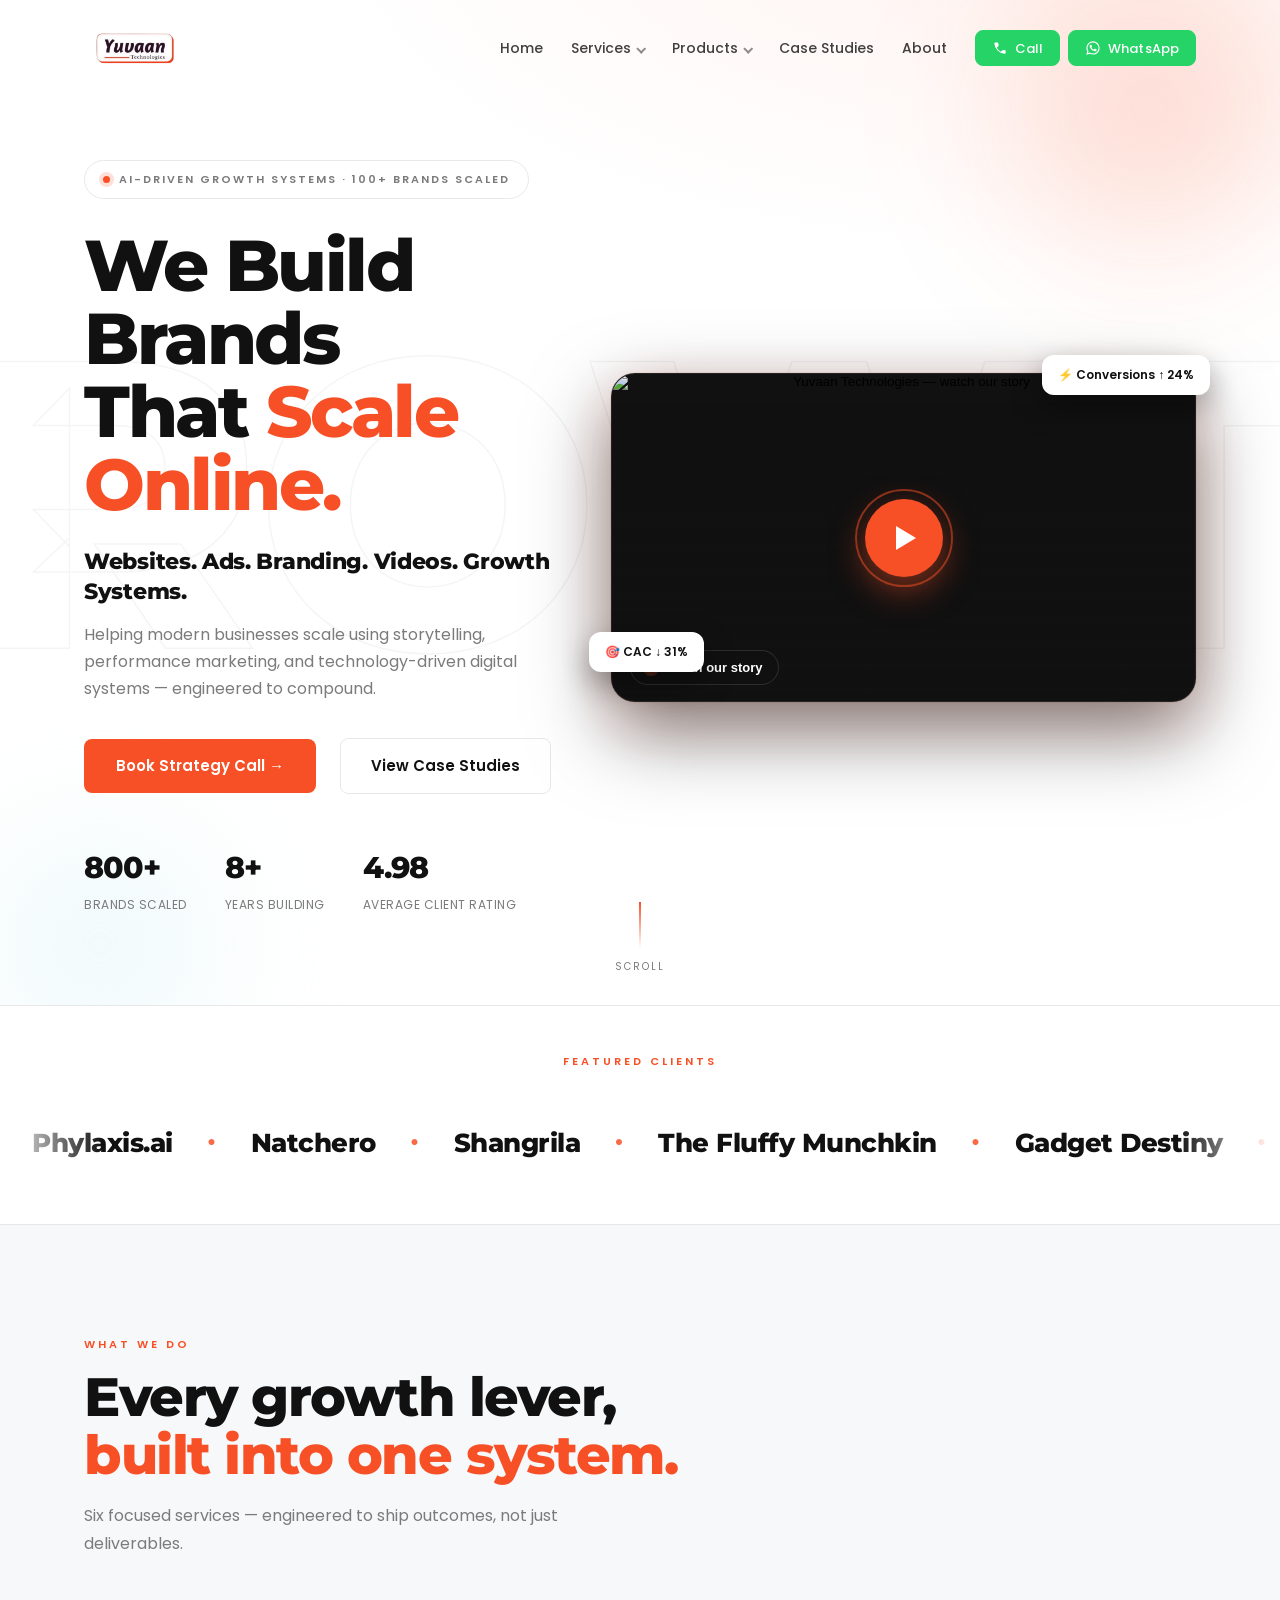
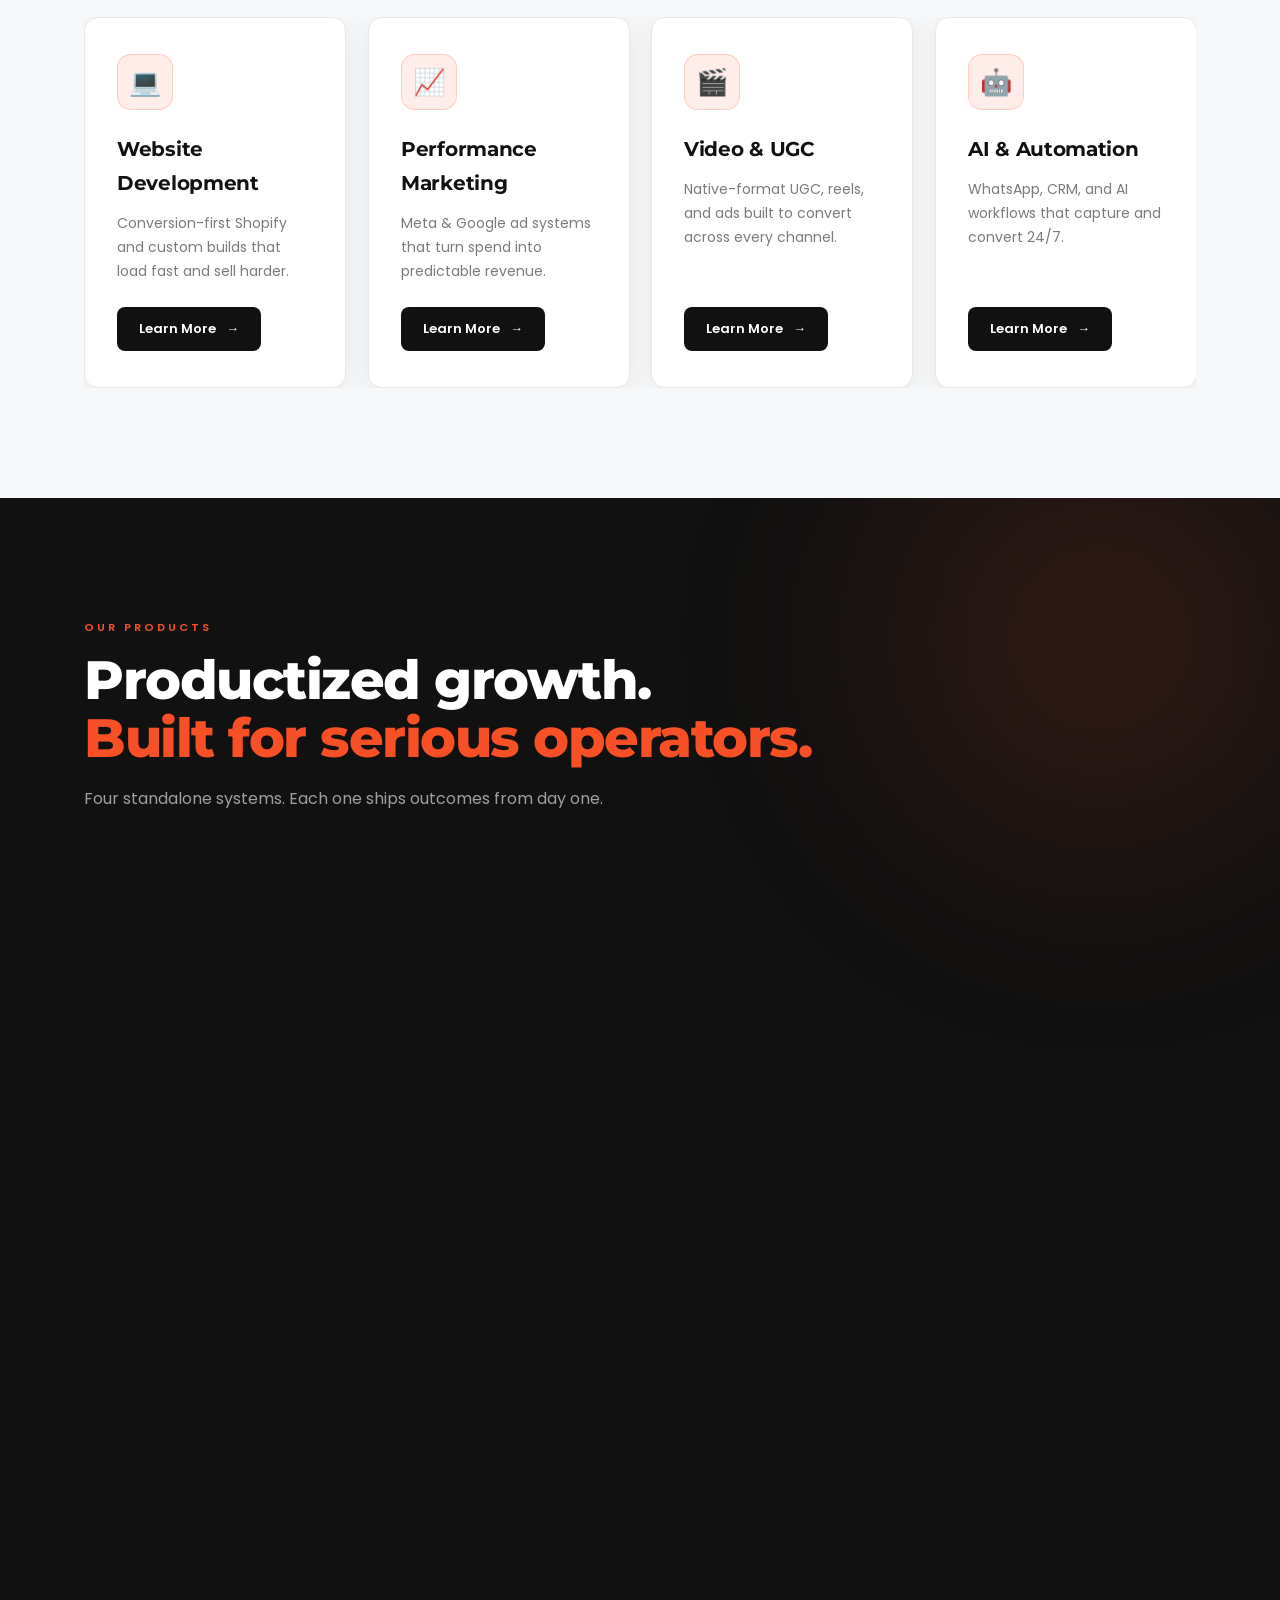
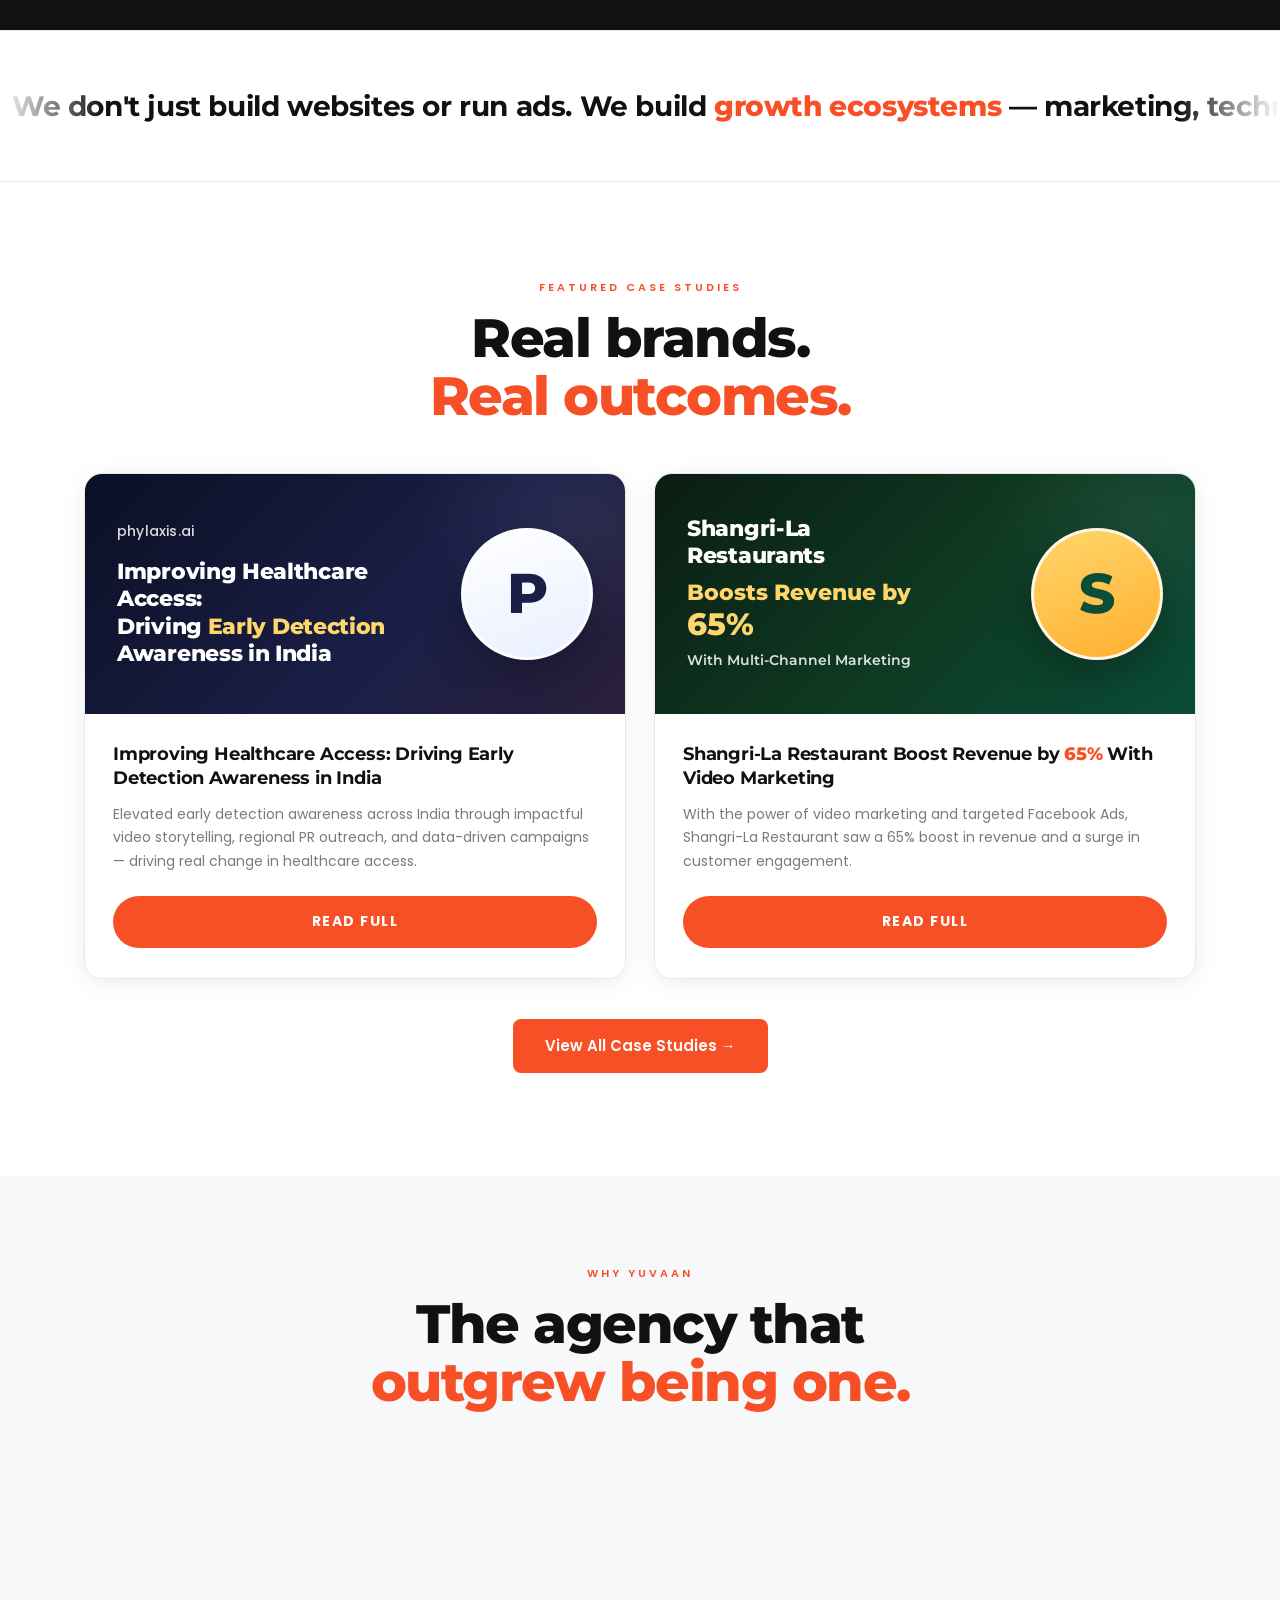
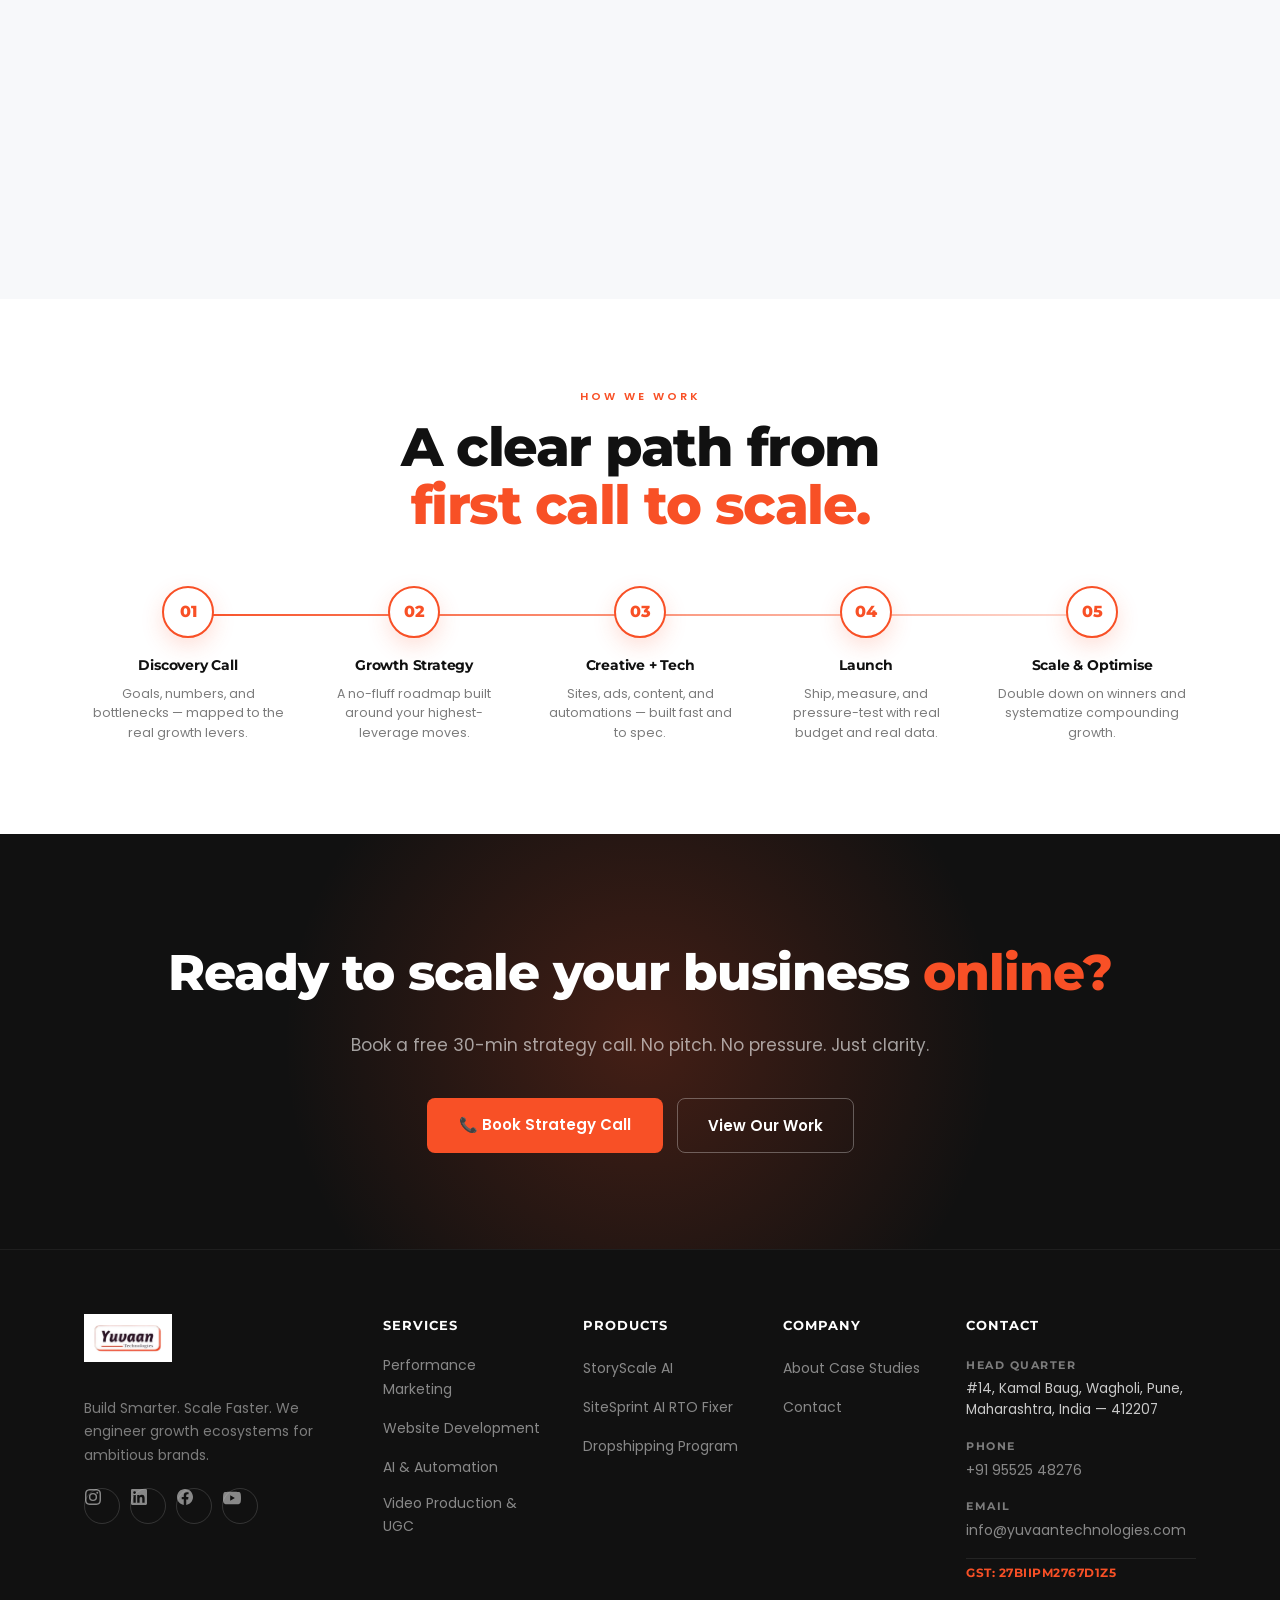
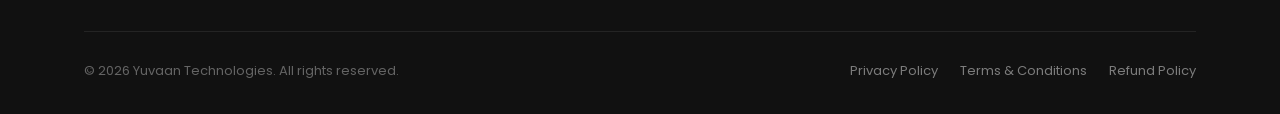
==== index.html @ 3fc99df8 "Replace footer social text labels with real Instagram, LinkedIn, Facebook, YouTube glyphs Swap the I" ====
<!DOCTYPE html>
<html lang="en">
<head>
  <meta charset="UTF-8" />
  <meta name="viewport" content="width=device-width, initial-scale=1.0"/>
  <title>Yuvaan Technologies — Build Smarter. Scale Faster.</title>
  <meta name="description" content="Yuvaan Technologies helps D2C brands, SaaS products, and hospitality businesses grow with AI-powered marketing, tech execution, and conversion-focused strategies."/>
  <link href="https://fonts.googleapis.com/css2?family=Montserrat:wght@400;600;700;800&family=Poppins:wght@300;400;500&display=swap" rel="stylesheet"/>
  <link rel="stylesheet" href="css/style.css?v=202606181254"/>
</head>
<body>

  <!-- NAV -->
  <nav class="nav" id="navbar">
    <div class="container nav-inner">
      <a href="#home" class="logo logo-img" aria-label="Yuvaan Technologies"><img src="images/logo.png" alt="Yuvaan Technologies" onerror="this.style.display='none';this.parentNode.classList.remove('logo-img');"/><span class="logo-fallback">Yuvaan<span class="logo-dot">.</span></span></a>
      <ul class="nav-links" id="navLinks">
        <li><a href="#home">Home</a></li>

        <li class="has-dropdown">
          <a href="#services" class="dropdown-toggle">Services<span class="caret" aria-hidden="true"></span></a>
          <div class="dropdown-menu">
            <a href="performance-marketing.html">Performance Marketing</a>
            <a href="website-development.html">Website Development</a>
            <a href="ai-automation.html">AI &amp; Automation</a>
            <a href="video-production-ugc.html">Video Production &amp; UGC</a>
          </div>
        </li>

        <li class="has-dropdown">
          <a href="products.html" class="dropdown-toggle">Products<span class="caret" aria-hidden="true"></span></a>
          <div class="dropdown-menu">
            <a href="https://yuvaantechnologies.com/storyscale-ai/">
              <span class="dd-title">StoryScale AI <span class="dd-badge">NEW</span></span>
              <span class="dd-desc">AI Content Engine</span>
            </a>
            <a href="https://yuvaantechnologies.com/sitesprint/">
              <span class="dd-title">SiteSprint AI <span class="dd-badge">NEW</span></span>
              <span class="dd-desc">Website in 24–72 Hours</span>
            </a>
            <a href="https://yuvaantechnologies.com/rto-fixer/">
              <span class="dd-title">RTO Reduction Engine</span>
              <span class="dd-desc">E-Commerce Tool</span>
            </a>
          </div>
        </li>

        <li><a href="https://yuvaantechnologies.com/case-study/">Case Studies</a></li>
        <li><a href="https://yuvaantechnologies.com/about-us/">About</a></li>
      </ul>
      <button class="hamburger" id="hamburger" aria-label="Menu" aria-expanded="false">
        <span></span><span></span><span></span>
      </button>
    </div>
  </nav>

  <!-- ============ HERO ============ -->
  <section class="x-hero" id="home">
    <div class="x-hero-bgword" aria-hidden="true">GROWTH</div>
    <div class="x-orb x-orb-1" aria-hidden="true"></div>
    <div class="x-orb x-orb-2" aria-hidden="true"></div>

    <div class="container x-hero-inner">
      <div class="x-hero-left">
        <div class="x-eyebrow reveal"><span class="x-eyebrow-dot"></span> AI-Driven Growth Systems · 100+ Brands Scaled</div>
        <h1 class="x-hero-title">
          <span class="x-line reveal">We Build Brands</span>
          <span class="x-line reveal">That <span class="accent-italic">Scale Online.</span></span>
        </h1>
        <p class="x-hero-value reveal">Websites. Ads. Branding. Videos. Growth Systems.</p>
        <p class="x-hero-sub reveal">Helping modern businesses scale using storytelling, performance marketing, and technology-driven digital systems — engineered to compound.</p>
        <div class="x-hero-cta reveal">
          <a href="https://yuvaantechnologies.com/request-a-callback/" class="btn-primary magnetic">Book Strategy Call →</a>
          <a href="https://yuvaantechnologies.com/case-study/" class="btn-outline">View Case Studies</a>
        </div>

        <div class="x-hero-meta reveal">
          <div class="x-meta"><span class="x-meta-num" data-count="800" data-suffix="+">0</span><span class="x-meta-label">Brands Scaled</span></div>
          <div class="x-meta"><span class="x-meta-num" data-count="8" data-suffix="+">0</span><span class="x-meta-label">Years Building</span></div>
          <div class="x-meta"><span class="x-meta-num" data-count="4.98" data-decimals="2">0</span><span class="x-meta-label">Average Client Rating</span></div>
        </div>
      </div>

      <div class="x-hero-right reveal">
        <button class="x-video x-tilt" type="button" data-video="csNAZ_7sLao" aria-label="Play Yuvaan Technologies video">
          <img class="x-video-thumb"
               src="https://i.ytimg.com/vi/csNAZ_7sLao/maxresdefault.jpg"
               onerror="this.onerror=null;this.src='https://i.ytimg.com/vi/csNAZ_7sLao/hqdefault.jpg';"
               alt="Yuvaan Technologies — watch our story" loading="lazy" width="1280" height="720" />
          <span class="x-video-shade" aria-hidden="true"></span>
          <span class="x-video-play" aria-hidden="true"><span class="x-video-tri"></span></span>
          <span class="x-video-label"><span class="x-video-dot"></span> Watch our story</span>
        </button>
        <div class="dash-float dash-float-1">⚡ Conversions ↑ 24%</div>
        <div class="dash-float dash-float-2">🎯 CAC ↓ 31%</div>
      </div>
    </div>

    <a href="#marquee" class="x-scroll-cue" aria-label="Scroll down">
      <span class="x-scroll-line"></span>
      <span class="x-scroll-text">Scroll</span>
    </a>
  </section>

  <!-- ============ MARQUEE ============ -->
  <section class="x-ticker" id="marquee">
    <div class="container"><div class="section-label center">Featured Clients</div></div>
    <div class="marquee x-brand-marquee">
      <div class="marquee-track">
        <span class="x-brand">Phylaxis.ai</span><span class="x-brand-sep" aria-hidden="true">●</span>
        <span class="x-brand">Natchero</span><span class="x-brand-sep" aria-hidden="true">●</span>
        <span class="x-brand">Shangrila</span><span class="x-brand-sep" aria-hidden="true">●</span>
        <span class="x-brand">The Fluffy Munchkin</span><span class="x-brand-sep" aria-hidden="true">●</span>
        <span class="x-brand">Gadget Destiny</span><span class="x-brand-sep" aria-hidden="true">●</span>
        <span class="x-brand">Dhruv Enclave</span><span class="x-brand-sep" aria-hidden="true">●</span>
        <span class="x-brand">Pocomico</span><span class="x-brand-sep" aria-hidden="true">●</span>
        <span class="x-brand">Silverich</span><span class="x-brand-sep" aria-hidden="true">●</span>
        <span class="x-brand">Fenso Fashion</span><span class="x-brand-sep" aria-hidden="true">●</span>
        <span class="x-brand">Strong Soul</span><span class="x-brand-sep" aria-hidden="true">●</span>
        <span class="x-brand">NR Skins</span><span class="x-brand-sep" aria-hidden="true">●</span>
        <span class="x-brand">Darzata</span><span class="x-brand-sep" aria-hidden="true">●</span>
        <span class="x-brand">FitClo</span><span class="x-brand-sep" aria-hidden="true">●</span>
        <!-- duplicate for seamless loop -->
        <span class="x-brand">Phylaxis.ai</span><span class="x-brand-sep" aria-hidden="true">●</span>
        <span class="x-brand">Natchero</span><span class="x-brand-sep" aria-hidden="true">●</span>
        <span class="x-brand">Shangrila</span><span class="x-brand-sep" aria-hidden="true">●</span>
        <span class="x-brand">The Fluffy Munchkin</span><span class="x-brand-sep" aria-hidden="true">●</span>
        <span class="x-brand">Gadget Destiny</span><span class="x-brand-sep" aria-hidden="true">●</span>
        <span class="x-brand">Dhruv Enclave</span><span class="x-brand-sep" aria-hidden="true">●</span>
        <span class="x-brand">Pocomico</span><span class="x-brand-sep" aria-hidden="true">●</span>
        <span class="x-brand">Silverich</span><span class="x-brand-sep" aria-hidden="true">●</span>
        <span class="x-brand">Fenso Fashion</span><span class="x-brand-sep" aria-hidden="true">●</span>
        <span class="x-brand">Strong Soul</span><span class="x-brand-sep" aria-hidden="true">●</span>
        <span class="x-brand">NR Skins</span><span class="x-brand-sep" aria-hidden="true">●</span>
        <span class="x-brand">Darzata</span><span class="x-brand-sep" aria-hidden="true">●</span>
        <span class="x-brand">FitClo</span><span class="x-brand-sep" aria-hidden="true">●</span>
      </div>
    </div>
  </section>

  <!-- ============ SERVICES — EQUAL GRID ============ -->
  <section class="x-services" id="services">
    <div class="container">
      <div class="x-svc-head reveal">
        <div class="section-label">What We Do</div>
        <h2 class="x-h2">Every growth lever,<br/><span class="accent-italic">built into one system.</span></h2>
        <p class="x-svc-intro">Six focused services — engineered to ship outcomes, not just deliverables.</p>
      </div>

      <div class="x-svc-grid">
        <article class="x-card reveal">
          <div class="x-card-ic">💻</div>
          <h3>Website Development</h3>
          <p>Conversion-first Shopify and custom builds that load fast and sell harder.</p>
          <a href="website-development.html" class="x-card-btn">Learn More <span aria-hidden="true">→</span></a>
        </article>

        <article class="x-card reveal">
          <div class="x-card-ic">📈</div>
          <h3>Performance Marketing</h3>
          <p>Meta &amp; Google ad systems that turn spend into predictable revenue.</p>
          <a href="performance-marketing.html" class="x-card-btn">Learn More <span aria-hidden="true">→</span></a>
        </article>

        <article class="x-card reveal">
          <div class="x-card-ic">🎬</div>
          <h3>Video &amp; UGC</h3>
          <p>Native-format UGC, reels, and ads built to convert across every channel.</p>
          <a href="video-production-ugc.html" class="x-card-btn">Learn More <span aria-hidden="true">→</span></a>
        </article>

        <article class="x-card reveal">
          <div class="x-card-ic">🤖</div>
          <h3>AI &amp; Automation</h3>
          <p>WhatsApp, CRM, and AI workflows that capture and convert 24/7.</p>
          <a href="ai-automation.html" class="x-card-btn">Learn More <span aria-hidden="true">→</span></a>
        </article>
      </div>
    </div>
  </section>

  <!-- ============ PRODUCTS — EQUAL GRID ============ -->
  <section class="x-products" id="products">
    <div class="x-products-glow" aria-hidden="true"></div>
    <div class="container">
      <div class="x-prod-head reveal">
        <div class="section-label">Our Products</div>
        <h2 class="x-h2 light">Productized growth.<br/><span class="accent-italic">Built for serious operators.</span></h2>
        <p class="x-prod-intro">Four standalone systems. Each one ships outcomes from day one.</p>
      </div>

      <div class="x-prod-grid">
        <article class="x-prod reveal">
          <div class="x-prod-top">
            <span class="x-prod-tag">AI Content Engine</span>
            <span class="x-prod-num">01</span>
          </div>
          <h3>StoryScale AI</h3>
          <p>Turn one brand story into 100 conversion-ready ad and content variants.</p>
          <a href="https://yuvaantechnologies.com/storyscale-ai/" class="x-prod-cta">Explore <span aria-hidden="true">→</span></a>
        </article>

        <article class="x-prod reveal">
          <div class="x-prod-top">
            <span class="x-prod-tag">Web in 24–72 Hours</span>
            <span class="x-prod-num">02</span>
          </div>
          <h3>SiteSprint AI</h3>
          <p>Productized store and landing-page engine that ships live, on-brand sites in days.</p>
          <a href="https://yuvaantechnologies.com/sitesprint/" class="x-prod-cta">Explore <span aria-hidden="true">→</span></a>
        </article>

        <article class="x-prod reveal">
          <div class="x-prod-top">
            <span class="x-prod-tag">E-Commerce Tool</span>
            <span class="x-prod-num">03</span>
          </div>
          <h3>RTO Fixer</h3>
          <p>Cut return-to-origin losses with address scoring, COD verification, and risk filters.</p>
          <a href="https://yuvaantechnologies.com/rto-fixer/" class="x-prod-cta">Explore <span aria-hidden="true">→</span></a>
        </article>

        <article class="x-prod reveal">
          <div class="x-prod-top">
            <span class="x-prod-tag">Growth Program</span>
            <span class="x-prod-num">04</span>
          </div>
          <h3>Dropshipping Growth System</h3>
          <p>A done-with-you playbook to find winners, build stores, and scale paid acquisition.</p>
          <a href="tel:+918080404314" class="x-prod-cta x-prod-cta-call">
            <span class="x-prod-call-ic" aria-hidden="true">📞</span>
            Call Now · +91 80804 04314
          </a>
        </article>
      </div>
    </div>
  </section>

  <!-- ============ STATEMENT MARQUEE ============ -->
  <section class="x-statement" aria-label="Mission statement">
    <div class="marquee x-stmt-marquee">
      <div class="marquee-track">
        <span class="x-stmt-item">We don't just build websites or run ads. We build <span class="accent-italic">growth ecosystems</span> — marketing, technology, branding, and AI automation, engineered into one system that compounds for years.</span>
        <span class="x-stmt-sep" aria-hidden="true">✦</span>
        <span class="x-stmt-item">We don't just build websites or run ads. We build <span class="accent-italic">growth ecosystems</span> — marketing, technology, branding, and AI automation, engineered into one system that compounds for years.</span>
        <span class="x-stmt-sep" aria-hidden="true">✦</span>
        <!-- duplicate for seamless loop -->
        <span class="x-stmt-item">We don't just build websites or run ads. We build <span class="accent-italic">growth ecosystems</span> — marketing, technology, branding, and AI automation, engineered into one system that compounds for years.</span>
        <span class="x-stmt-sep" aria-hidden="true">✦</span>
        <span class="x-stmt-item">We don't just build websites or run ads. We build <span class="accent-italic">growth ecosystems</span> — marketing, technology, branding, and AI automation, engineered into one system that compounds for years.</span>
        <span class="x-stmt-sep" aria-hidden="true">✦</span>
      </div>
    </div>
  </section>

  <!-- ============ CASE STUDIES — FEATURED ============ -->
  <section class="x-fc">
    <div class="container">
      <div class="x-fc-head reveal">
        <div class="section-label">Featured Case Studies</div>
        <h2 class="x-h2">Real brands.<br/><span class="accent-italic">Real outcomes.</span></h2>
      </div>

      <div class="x-fc-grid">
        <article class="x-fc-card reveal">
          <div class="x-fc-visual x-fc-v1">
            <div class="x-fc-visual-text">
              <span class="x-fc-brand">phylaxis.ai</span>
              <strong>Improving Healthcare Access:<br/>Driving <em>Early Detection</em><br/>Awareness in India</strong>
            </div>
            <div class="x-fc-avatar" aria-hidden="true">
              <img src="images/phylaxis-logo.png" alt="Phylaxis.ai"
                   onerror="this.style.display='none';this.parentNode.classList.add('x-fc-avatar-fallback');"/>
            </div>
          </div>
          <div class="x-fc-body">
            <h3>Improving Healthcare Access: Driving Early Detection Awareness in India</h3>
            <p>Elevated early detection awareness across India through impactful video storytelling, regional PR outreach, and data-driven campaigns — driving real change in healthcare access.</p>
            <a href="https://yuvaantechnologies.com/case-study/" class="x-fc-btn">Read Full</a>
          </div>
        </article>

        <article class="x-fc-card reveal">
          <div class="x-fc-visual x-fc-v2">
            <div class="x-fc-visual-text">
              <strong>Shangri-La<br/>Restaurants</strong>
              <span class="x-fc-metric">Boosts Revenue by <em>65%</em></span>
              <span class="x-fc-tag">With Multi-Channel Marketing</span>
            </div>
            <div class="x-fc-avatar" aria-hidden="true">
              <img src="images/shangri-la-logo.png" alt="Shangri-La Kamalbaug"
                   onerror="this.style.display='none';this.parentNode.classList.add('x-fc-avatar-fallback','x-fc-avatar-fallback-green');"/>
            </div>
          </div>
          <div class="x-fc-body">
            <h3>Shangri-La Restaurant Boost Revenue by <span class="accent-italic">65%</span> With Video Marketing</h3>
            <p>With the power of video marketing and targeted Facebook Ads, Shangri-La Restaurant saw a 65% boost in revenue and a surge in customer engagement.</p>
            <a href="https://yuvaantechnologies.com/case-study/" class="x-fc-btn">Read Full</a>
          </div>
        </article>
      </div>

      <div class="x-fc-cta reveal">
        <a href="https://yuvaantechnologies.com/case-study/" class="btn-primary">View All Case Studies →</a>
      </div>
    </div>
  </section>

  <!-- ============ WHY — COMPACT GRID ============ -->
  <section class="x-why2">
    <div class="container">
      <div class="x-why2-head reveal">
        <div class="section-label">Why Yuvaan</div>
        <h2 class="x-h2">The agency that<br/><span class="accent-italic">outgrew being one.</span></h2>
      </div>
      <div class="x-why2-grid">
        <article class="x-why2-card reveal">
          <span class="x-why2-no">01</span>
          <h4>Growth-Focused Strategy</h4>
          <p>Every decision laddered to profitable, compounding growth.</p>
        </article>
        <article class="x-why2-card reveal">
          <span class="x-why2-no">02</span>
          <h4>Creative + Tech Combined</h4>
          <p>Designers and engineers in one room — brand and performance aligned.</p>
        </article>
        <article class="x-why2-card reveal">
          <span class="x-why2-no">03</span>
          <h4>Storytelling-Driven Marketing</h4>
          <p>Narratives that build demand, not just ads that chase it.</p>
        </article>
        <article class="x-why2-card reveal">
          <span class="x-why2-no">04</span>
          <h4>Performance-Obsessed</h4>
          <p>We live in the dashboards. No revenue, no cut.</p>
        </article>
        <article class="x-why2-card reveal">
          <span class="x-why2-no">05</span>
          <h4>Founder-Led Fast Support</h4>
          <p>Direct access, fast replies, real ownership.</p>
        </article>
        <article class="x-why2-card reveal">
          <span class="x-why2-no">06</span>
          <h4>Long-Term Scaling Mindset</h4>
          <p>Systems that outlast campaigns and keep paying off.</p>
        </article>
      </div>
    </div>
  </section>

  <!-- ============ PROCESS — COMPACT HORIZONTAL STEPS ============ -->
  <section class="x-process2" id="process">
    <div class="container">
      <div class="x-process2-head reveal">
        <div class="section-label">How We Work</div>
        <h2 class="x-h2">A clear path from<br/><span class="accent-italic">first call to scale.</span></h2>
      </div>
      <div class="x-process2-grid">
        <article class="x-step reveal">
          <div class="x-step-no">01</div>
          <h4>Discovery Call</h4>
          <p>Goals, numbers, and bottlenecks — mapped to the real growth levers.</p>
        </article>
        <article class="x-step reveal">
          <div class="x-step-no">02</div>
          <h4>Growth Strategy</h4>
          <p>A no-fluff roadmap built around your highest-leverage moves.</p>
        </article>
        <article class="x-step reveal">
          <div class="x-step-no">03</div>
          <h4>Creative + Tech</h4>
          <p>Sites, ads, content, and automations — built fast and to spec.</p>
        </article>
        <article class="x-step reveal">
          <div class="x-step-no">04</div>
          <h4>Launch</h4>
          <p>Ship, measure, and pressure-test with real budget and real data.</p>
        </article>
        <article class="x-step reveal">
          <div class="x-step-no">05</div>
          <h4>Scale &amp; Optimise</h4>
          <p>Double down on winners and systematize compounding growth.</p>
        </article>
      </div>
    </div>
  </section>

  <!-- ============ FINAL CTA ============ -->
  <section class="cta-banner" id="contact">
    <div class="container cta-inner">
      <h2>Ready to scale your business <span class="accent-italic">online?</span></h2>
      <p>Book a free 30-min strategy call. No pitch. No pressure. Just clarity.</p>
      <div class="cta-buttons">
        <a href="https://yuvaantechnologies.com/request-a-callback/" class="btn-primary magnetic">📞 Book Strategy Call</a>
        <a href="https://yuvaantechnologies.com/case-study/" class="btn-outline">View Our Work</a>
      </div>
    </div>
    <div class="hero-glow"></div>
  </section>

  <!-- FOOTER -->
  <footer class="footer">
    <div class="container">
      <div class="footer-grid">
        <div class="footer-col footer-brand">
          <a href="#" class="logo logo-img" aria-label="Yuvaan Technologies"><img src="images/logo.png" alt="Yuvaan Technologies" onerror="this.style.display='none';this.parentNode.classList.remove('logo-img');"/><span class="logo-fallback">Yuvaan<span class="logo-dot">.</span></span></a>
          <p>Build Smarter. Scale Faster. We engineer growth ecosystems for ambitious brands.</p>
          <div class="footer-socials">
            <a href="https://www.instagram.com/yuvaantech/" target="_blank" rel="noopener" aria-label="Instagram"><svg viewBox="0 0 24 24" width="16" height="16" aria-hidden="true"><path fill="currentColor" d="M12 2.16c3.2 0 3.58.01 4.85.07 1.17.05 1.8.25 2.23.41.56.22.96.48 1.38.9.42.42.68.82.9 1.38.16.42.36 1.06.41 2.23.06 1.27.07 1.65.07 4.85s-.01 3.58-.07 4.85c-.05 1.17-.25 1.81-.41 2.23-.22.56-.48.96-.9 1.38-.42.42-.82.68-1.38.9-.42.16-1.06.36-2.23.41-1.27.06-1.65.07-4.85.07s-3.58-.01-4.85-.07c-1.17-.05-1.81-.25-2.23-.41-.56-.22-.96-.48-1.38-.9-.42-.42-.68-.82-.9-1.38-.16-.42-.36-1.06-.41-2.23C2.17 15.58 2.16 15.2 2.16 12s.01-3.58.07-4.85c.05-1.17.25-1.81.41-2.23.22-.56.48-.96.9-1.38.42-.42.82-.68 1.38-.9.42-.16 1.06-.36 2.23-.41C8.42 2.17 8.8 2.16 12 2.16M12 0C8.74 0 8.33.01 7.05.07 5.78.13 4.9.34 4.14.63a5.92 5.92 0 0 0-2.13 1.39A5.92 5.92 0 0 0 .63 4.14C.34 4.9.13 5.78.07 7.05.01 8.33 0 8.74 0 12c0 3.26.01 3.67.07 4.95.06 1.27.27 2.15.56 2.91.31.79.71 1.46 1.39 2.13.67.68 1.34 1.08 2.13 1.39.76.29 1.64.5 2.91.56 1.28.06 1.69.07 4.95.07s3.67-.01 4.95-.07c1.27-.06 2.15-.27 2.91-.56a5.92 5.92 0 0 0 2.13-1.39 5.92 5.92 0 0 0 1.39-2.13c.29-.76.5-1.64.56-2.91.06-1.28.07-1.69.07-4.95s-.01-3.67-.07-4.95c-.06-1.27-.27-2.15-.56-2.91a5.92 5.92 0 0 0-1.39-2.13A5.92 5.92 0 0 0 19.86.63C19.1.34 18.22.13 16.95.07 15.67.01 15.26 0 12 0zm0 5.84A6.16 6.16 0 1 0 18.16 12 6.16 6.16 0 0 0 12 5.84zm0 10.16A4 4 0 1 1 16 12a4 4 0 0 1-4 4zm6.41-11.85a1.44 1.44 0 1 0 1.44 1.44 1.44 1.44 0 0 0-1.44-1.44z"/></svg></a>
            <a href="https://www.linkedin.com/company/71483031/" target="_blank" rel="noopener" aria-label="LinkedIn"><svg viewBox="0 0 24 24" width="16" height="16" aria-hidden="true"><path fill="currentColor" d="M20.45 20.45h-3.56v-5.57c0-1.33-.02-3.04-1.85-3.04-1.86 0-2.14 1.45-2.14 2.95v5.66H9.34V9h3.41v1.56h.05a3.74 3.74 0 0 1 3.37-1.85c3.6 0 4.27 2.37 4.27 5.46zM5.34 7.43a2.06 2.06 0 1 1 2.07-2.06 2.06 2.06 0 0 1-2.07 2.06zm1.78 13.02H3.56V9h3.56zM22.22 0H1.77A1.75 1.75 0 0 0 0 1.73v20.54A1.75 1.75 0 0 0 1.77 24h20.45A1.76 1.76 0 0 0 24 22.27V1.73A1.76 1.76 0 0 0 22.22 0z"/></svg></a>
            <a href="https://www.facebook.com/YuvaanTechnologies/" target="_blank" rel="noopener" aria-label="Facebook"><svg viewBox="0 0 24 24" width="16" height="16" aria-hidden="true"><path fill="currentColor" d="M24 12.07C24 5.41 18.63 0 12 0S0 5.41 0 12.07C0 18.1 4.39 23.1 10.13 24v-8.44H7.08v-3.49h3.05V9.41c0-3.02 1.79-4.69 4.53-4.69 1.31 0 2.69.24 2.69.24v2.97h-1.52c-1.49 0-1.96.93-1.96 1.89v2.26h3.33l-.53 3.49h-2.8V24C19.61 23.1 24 18.1 24 12.07z"/></svg></a>
            <a href="https://www.youtube.com/@yuvaantechnologies" target="_blank" rel="noopener" aria-label="YouTube"><svg viewBox="0 0 24 24" width="18" height="18" aria-hidden="true"><path fill="currentColor" d="M23.5 6.2a3 3 0 0 0-2.12-2.12C19.5 3.55 12 3.55 12 3.55s-7.5 0-9.38.53A3 3 0 0 0 .5 6.2C0 8.07 0 12 0 12s0 3.93.5 5.8a3 3 0 0 0 2.12 2.12c1.88.53 9.38.53 9.38.53s7.5 0 9.38-.53A3 3 0 0 0 23.5 17.8C24 15.93 24 12 24 12s0-3.93-.5-5.8zM9.6 15.57V8.43L15.82 12 9.6 15.57z"/></svg></a>
          </div>
        </div>
        <div class="footer-col">
          <h5>Services</h5>
          <a href="performance-marketing.html">Performance Marketing</a>
          <a href="website-development.html">Website Development</a>
          <a href="ai-automation.html">AI &amp; Automation</a>
          <a href="video-production-ugc.html">Video Production &amp; UGC</a>
        </div>
        <div class="footer-col">
          <h5>Products</h5>
          <a href="https://yuvaantechnologies.com/storyscale-ai/">StoryScale AI</a>
          <a href="https://yuvaantechnologies.com/sitesprint/">SiteSprint AI</a>
          <a href="https://yuvaantechnologies.com/rto-fixer/">RTO Fixer</a>
          <a href="products.html">Dropshipping Program</a>
        </div>
        <div class="footer-col">
          <h5>Company</h5>
          <a href="https://yuvaantechnologies.com/about-us/">About</a>
          <a href="https://yuvaantechnologies.com/case-study/">Case Studies</a>
          <a href="https://yuvaantechnologies.com/request-a-callback/">Contact</a>
        </div>
        <div class="footer-col footer-contact">
          <h5>Contact</h5>
          <div class="footer-contact-block">
            <span class="footer-contact-label">Head Quarter</span>
            <span class="footer-contact-value">#14, Kamal Baug, Wagholi, Pune, Maharashtra, India — 412207</span>
          </div>
          <div class="footer-contact-block">
            <span class="footer-contact-label">Phone</span>
            <a class="footer-contact-value" href="tel:+919552548276">+91 95525 48276</a>
          </div>
          <div class="footer-contact-block">
            <span class="footer-contact-label">Email</span>
            <a class="footer-contact-value" href="mailto:info@yuvaantechnologies.com">info@yuvaantechnologies.com</a>
          </div>
          <div class="footer-contact-gst">GST: 27BIIPM2767D1Z5</div>
        </div>
      </div>
      <div class="footer-bottom">
        <span>© 2026 Yuvaan Technologies. All rights reserved.</span>
        <div class="footer-legal">
          <a href="https://yuvaantechnologies.com/privacy-policy/">Privacy Policy</a>
          <a href="https://yuvaantechnologies.com/terms-conditions/">Terms &amp; Conditions</a>
          <a href="https://yuvaantechnologies.com/refund-policy/">Refund Policy</a>
        </div>
      </div>
    </div>
  </footer>

  <!-- VIDEO LIGHTBOX -->
  <div class="x-modal" id="videoModal" aria-hidden="true">
    <div class="x-modal-overlay" data-close></div>
    <div class="x-modal-dialog" role="dialog" aria-modal="true" aria-label="Yuvaan Technologies video">
      <button class="x-modal-close" type="button" data-close aria-label="Close video">✕</button>
      <div class="x-modal-frame" id="videoFrame"></div>
    </div>
  </div>

  <script src="js/main.js?v=202606181254"></script>
</body>
</html>
---- css/style.css ----
/* ===========================
   YUVAAN TECHNOLOGIES - CSS
   =========================== */

*, *::before, *::after { box-sizing: border-box; margin: 0; padding: 0; }

:root {
  --dark: #111111;
  --white: #FFFFFF;
  --sky: #DFF4F7;
  --gray: #7B7B7B;
  --orange: #F85026;
  --light-bg: #F7F8FA;
  --border: #E8E8E8;
  --shadow: 0 4px 24px rgba(0,0,0,0.07);
  --shadow-hover: 0 8px 40px rgba(0,0,0,0.13);
  --radius: 14px;
  --radius-sm: 8px;
}

html { scroll-behavior: smooth; }

body {
  font-family: 'Poppins', sans-serif;
  background: var(--white);
  color: var(--dark);
  line-height: 1.7;
  -webkit-font-smoothing: antialiased;
}

.container {
  max-width: 1160px;
  margin: 0 auto;
  padding: 0 24px;
}

/* ===========================
   NAV
   =========================== */
.nav {
  position: fixed;
  top: 0; left: 0; right: 0;
  z-index: 100;
  padding: 20px 0;
  transition: all 0.3s ease;
  background: transparent;
}

.nav.scrolled {
  background: rgba(255,255,255,0.96);
  backdrop-filter: blur(12px);
  border-bottom: 1px solid var(--border);
  padding: 14px 0;
  box-shadow: 0 2px 20px rgba(0,0,0,0.06);
}

.nav-inner {
  display: flex;
  align-items: center;
  justify-content: space-between;
}

.logo {
  font-family: 'Montserrat', sans-serif;
  font-weight: 800;
  font-size: 22px;
  color: var(--dark);
  text-decoration: none;
  letter-spacing: -0.5px;
}

.logo span { color: var(--orange); }

.nav-links {
  list-style: none;
  display: flex;
  align-items: center;
  gap: 28px;
}

.nav-links > li { position: relative; }

.nav-links a {
  text-decoration: none;
  color: var(--dark);
  font-size: 14px;
  font-weight: 500;
  opacity: 0.8;
  transition: opacity 0.2s;
}

.nav-links a:hover { opacity: 1; }

/* Dropdown toggle (top-level item with a menu) */
.dropdown-toggle {
  display: inline-flex;
  align-items: center;
  gap: 6px;
}

.caret {
  width: 7px;
  height: 7px;
  border-right: 2px solid currentColor;
  border-bottom: 2px solid currentColor;
  transform: rotate(45deg) translateY(-1px);
  opacity: 0.6;
  transition: transform 0.25s ease, opacity 0.2s;
}

.has-dropdown:hover .caret {
  transform: rotate(-135deg) translateY(-1px);
  opacity: 1;
}

/* Dropdown card */
.dropdown-menu {
  position: absolute;
  top: 100%;
  left: 50%;
  transform: translateX(-50%) translateY(10px);
  min-width: 230px;
  background: var(--white);
  border: 1px solid var(--border);
  border-radius: var(--radius);
  box-shadow: var(--shadow-hover);
  padding: 10px;
  display: flex;
  flex-direction: column;
  gap: 2px;
  margin-top: 14px;
  opacity: 0;
  visibility: hidden;
  pointer-events: none;
  transition: opacity 0.25s ease, transform 0.25s ease, visibility 0.25s;
  z-index: 120;
}

/* Hover bridge so the menu doesn't close in the gap */
.dropdown-menu::before {
  content: "";
  position: absolute;
  top: -14px;
  left: 0;
  right: 0;
  height: 14px;
}

.has-dropdown:hover .dropdown-menu,
.has-dropdown:focus-within .dropdown-menu {
  opacity: 1;
  visibility: visible;
  pointer-events: auto;
  transform: translateX(-50%) translateY(0);
}

.dropdown-menu a {
  display: flex;
  flex-direction: column;
  gap: 2px;
  padding: 10px 14px;
  border-radius: var(--radius-sm);
  font-size: 14px;
  font-weight: 500;
  opacity: 1;
  color: var(--dark);
  transition: background 0.2s, color 0.2s;
}

.dropdown-menu a:hover {
  background: var(--light-bg);
  color: var(--orange);
}

.dd-title {
  display: inline-flex;
  align-items: center;
  gap: 8px;
  font-weight: 600;
}

.dd-desc {
  font-size: 12px;
  color: var(--gray);
  font-weight: 400;
}

.dd-badge {
  display: inline-block;
  background: var(--orange);
  color: var(--white);
  font-size: 9px;
  font-weight: 700;
  letter-spacing: 0.5px;
  line-height: 1;
  padding: 3px 6px;
  border-radius: 100px;
  text-transform: uppercase;
}

.btn-nav {
  background: var(--orange) !important;
  color: var(--white) !important;
  padding: 10px 22px;
  border-radius: 8px;
  opacity: 1 !important;
  font-weight: 600 !important;
  transition: transform 0.2s, box-shadow 0.2s !important;
}

.btn-nav:hover {
  transform: translateY(-1px);
  box-shadow: 0 6px 20px rgba(248,80,38,0.3) !important;
}

.hamburger {
  display: none;
  flex-direction: column;
  gap: 5px;
  background: none;
  border: none;
  cursor: pointer;
  padding: 4px;
}

.hamburger span {
  display: block;
  width: 24px;
  height: 2px;
  background: var(--dark);
  border-radius: 2px;
  transition: all 0.3s;
}

/* ===========================
   SHARED ELEMENTS
   =========================== */
.accent-italic {
  color: var(--orange);
  font-weight: 800;
}

.btn-primary {
  background: var(--orange);
  color: var(--white);
  padding: 14px 32px;
  border-radius: var(--radius-sm);
  font-size: 15px;
  font-weight: 600;
  text-decoration: none;
  border: none;
  cursor: pointer;
  transition: transform 0.2s, box-shadow 0.2s;
  display: inline-block;
  font-family: 'Poppins', sans-serif;
}

.btn-primary:hover {
  transform: translateY(-2px);
  box-shadow: 0 8px 28px rgba(248,80,38,0.35);
}

.btn-outline {
  display: inline-block;
  padding: 14px 30px;
  border-radius: var(--radius-sm);
  font-size: 15px;
  font-weight: 600;
  text-decoration: none;
  border: 1.5px solid var(--border);
  color: var(--dark);
  background: transparent;
  transition: border-color 0.2s, color 0.2s, transform 0.2s;
}

.btn-outline:hover {
  border-color: var(--orange);
  color: var(--orange);
  transform: translateY(-2px);
}

.section { padding: 100px 0; }

.section-label {
  font-size: 11px;
  font-weight: 600;
  letter-spacing: 3px;
  text-transform: uppercase;
  color: var(--orange);
  margin-bottom: 16px;
}

.section-label.center { text-align: center; }

.section-title {
  font-family: 'Montserrat', sans-serif;
  font-size: clamp(30px, 4vw, 46px);
  font-weight: 700;
  color: var(--dark);
  line-height: 1.15;
  letter-spacing: -1px;
  margin-bottom: 18px;
}

.section-title.light { color: var(--white); }

.section-intro {
  font-size: 17px;
  color: var(--gray);
  max-width: 580px;
  margin-bottom: 56px;
  line-height: 1.7;
}

.section-intro.light { color: rgba(255,255,255,0.6); }

/* ===========================
   SECTION 1 — HERO
   =========================== */
.hero {
  min-height: 100vh;
  display: flex;
  align-items: center;
  background: var(--white);
  position: relative;
  overflow: hidden;
  padding: 140px 0 90px;
}

.hero-glow {
  position: absolute;
  width: 700px;
  height: 700px;
  background: radial-gradient(circle, rgba(248,80,38,0.08) 0%, transparent 70%);
  top: -150px;
  right: -150px;
  pointer-events: none;
}

.hero-grid {
  position: relative;
  z-index: 2;
  display: grid;
  grid-template-columns: 1.05fr 0.95fr;
  gap: 60px;
  align-items: center;
}

.hero-tag {
  display: inline-block;
  background: var(--light-bg);
  border: 1px solid var(--border);
  color: var(--gray);
  font-size: 11px;
  font-weight: 600;
  letter-spacing: 2px;
  text-transform: uppercase;
  padding: 8px 18px;
  border-radius: 100px;
  margin-bottom: 28px;
}

.hero-heading {
  font-family: 'Montserrat', sans-serif;
  font-size: clamp(38px, 5vw, 64px);
  font-weight: 800;
  color: var(--dark);
  line-height: 1.08;
  letter-spacing: -2px;
  margin-bottom: 24px;
}

.hero-sub {
  font-size: 16px;
  color: var(--gray);
  max-width: 540px;
  margin-bottom: 36px;
  line-height: 1.8;
}

.hero-cta {
  display: flex;
  gap: 14px;
  align-items: center;
  flex-wrap: wrap;
  margin-bottom: 52px;
}

.hero-stats {
  display: flex;
  align-items: center;
  gap: 28px;
  flex-wrap: wrap;
}

.stat { display: flex; flex-direction: column; gap: 4px; }

.stat-num {
  font-family: 'Montserrat', sans-serif;
  font-size: 26px;
  font-weight: 800;
  color: var(--dark);
}

.stat-label {
  font-size: 11px;
  color: var(--gray);
  text-transform: uppercase;
  letter-spacing: 0.5px;
}

.stat-num.dark { color: var(--dark); }
.stat-label.dark { color: var(--gray); }

.stat-divider {
  width: 1px;
  height: 38px;
  background: var(--border);
}

.stat-divider.dark { background: var(--border); }

/* Hero dashboard card */
.hero-right {
  position: relative;
}

.dash-card {
  background: linear-gradient(160deg, #1b1b1b 0%, #141414 100%);
  border: 1px solid rgba(255,255,255,0.08);
  border-radius: 20px;
  padding: 26px;
  box-shadow: 0 30px 80px rgba(0,0,0,0.5);
  position: relative;
  z-index: 2;
}

.dash-top {
  display: flex;
  align-items: center;
  justify-content: space-between;
  margin-bottom: 24px;
}

.dash-title {
  display: flex;
  align-items: center;
  gap: 8px;
  font-family: 'Montserrat', sans-serif;
  font-weight: 700;
  font-size: 14px;
  color: var(--white);
}

.dash-dot {
  width: 8px;
  height: 8px;
  border-radius: 50%;
  background: var(--orange);
  box-shadow: 0 0 0 4px rgba(248,80,38,0.18);
}

.dash-period {
  font-size: 11px;
  color: rgba(255,255,255,0.45);
}

.dash-metrics {
  display: grid;
  grid-template-columns: 1fr 1fr;
  gap: 14px;
  margin-bottom: 22px;
}

.dash-metric {
  background: rgba(255,255,255,0.04);
  border: 1px solid rgba(255,255,255,0.07);
  border-radius: 12px;
  padding: 14px 16px;
  display: flex;
  flex-direction: column;
  gap: 4px;
}

.dm-label {
  font-size: 11px;
  text-transform: uppercase;
  letter-spacing: 1px;
  color: rgba(255,255,255,0.45);
}

.dm-value {
  font-family: 'Montserrat', sans-serif;
  font-size: 26px;
  font-weight: 800;
  color: var(--white);
}

.dm-trend {
  font-size: 11px;
  font-weight: 600;
}

.dm-trend.up { color: #4ade80; }

.dash-chart {
  position: relative;
  height: 120px;
  margin-bottom: 22px;
}

.dash-chart svg {
  width: 100%;
  height: 100%;
  display: block;
}

.chart-area { fill: url(#fillGrad); stroke: none; }

.chart-line {
  fill: none;
  stroke: var(--orange);
  stroke-width: 2.5;
  stroke-linecap: round;
  stroke-linejoin: round;
  filter: drop-shadow(0 4px 10px rgba(248,80,38,0.4));
}

.chart-pulse {
  fill: var(--orange);
  stroke: #fff;
  stroke-width: 1.5;
  animation: pulse 2s ease-in-out infinite;
}

@keyframes pulse {
  0%, 100% { opacity: 1; r: 4; }
  50% { opacity: 0.5; r: 5.5; }
}

.chart-grid {
  position: absolute;
  inset: 0;
  display: flex;
  flex-direction: column;
  justify-content: space-between;
  pointer-events: none;
}

.chart-grid span {
  height: 1px;
  background: rgba(255,255,255,0.05);
}

.dash-foot {
  display: grid;
  grid-template-columns: repeat(3, 1fr);
  gap: 10px;
  border-top: 1px solid rgba(255,255,255,0.07);
  padding-top: 18px;
}

.df-item { display: flex; flex-direction: column; gap: 2px; }

.df-num {
  font-family: 'Montserrat', sans-serif;
  font-weight: 700;
  font-size: 17px;
  color: var(--white);
}

.df-label {
  font-size: 10px;
  text-transform: uppercase;
  letter-spacing: 0.5px;
  color: rgba(255,255,255,0.4);
}

.dash-float {
  position: absolute;
  background: var(--white);
  color: var(--dark);
  font-size: 12px;
  font-weight: 600;
  padding: 10px 16px;
  border-radius: 12px;
  box-shadow: 0 12px 30px rgba(0,0,0,0.35);
  z-index: 3;
  animation: float 4s ease-in-out infinite;
}

.dash-float-1 { top: -18px; right: -14px; }
.dash-float-2 { bottom: 30px; left: -22px; animation-delay: 1.5s; }

@keyframes float {
  0%, 100% { transform: translateY(0); }
  50% { transform: translateY(-9px); }
}

/* ===========================
   SECTION 2 — MARQUEE
   =========================== */
.marquee-section {
  padding: 56px 0;
  background: var(--white);
  border-bottom: 1px solid var(--border);
}

.marquee-section .section-label { margin-bottom: 32px; }

.marquee {
  position: relative;
  overflow: hidden;
  -webkit-mask-image: linear-gradient(90deg, transparent, #000 8%, #000 92%, transparent);
  mask-image: linear-gradient(90deg, transparent, #000 8%, #000 92%, transparent);
}

.marquee-track {
  display: flex;
  gap: 16px;
  width: max-content;
  animation: scroll 32s linear infinite;
}

.marquee:hover .marquee-track { animation-play-state: paused; }

.brand-pill {
  white-space: nowrap;
  background: var(--light-bg);
  border: 1px solid var(--border);
  color: var(--gray);
  font-family: 'Montserrat', sans-serif;
  font-weight: 600;
  font-size: 15px;
  padding: 12px 26px;
  border-radius: 100px;
  transition: color 0.2s, border-color 0.2s;
}

.brand-pill:hover {
  color: var(--dark);
  border-color: var(--orange);
}

@keyframes scroll {
  from { transform: translateX(0); }
  to { transform: translateX(-50%); }
}

/* ===========================
   SECTION 3 — SERVICES
   =========================== */
.services { background: var(--light-bg); }

.services-grid {
  display: grid;
  grid-template-columns: repeat(6, 1fr);
  gap: 24px;
}

/* 3-2-2 layout: row 1 = 3 cards (span 2 each), rows 2-3 wrap naturally */
.service-card {
  grid-column: span 2;
  background: var(--white);
  border-radius: var(--radius);
  padding: 34px 30px;
  border: 1px solid var(--border);
  box-shadow: var(--shadow);
  transition: transform 0.3s, box-shadow 0.3s;
  display: flex;
  flex-direction: column;
}

/* Rows 2 & 3 hold 2 cards each (span 3) */
.service-card:nth-child(n+4) { grid-column: span 3; }

.service-card:hover {
  transform: translateY(-6px);
  box-shadow: var(--shadow-hover);
}

.service-icon {
  font-size: 30px;
  margin-bottom: 18px;
}

.service-card h3 {
  font-family: 'Montserrat', sans-serif;
  font-size: 18px;
  font-weight: 700;
  color: var(--dark);
  margin-bottom: 12px;
}

.service-card p {
  font-size: 14px;
  color: var(--gray);
  line-height: 1.75;
  margin-bottom: 18px;
  flex-grow: 1;
}

.card-link {
  font-size: 13px;
  font-weight: 600;
  color: var(--orange);
  text-decoration: none;
  opacity: 1;
  transition: gap 0.2s, opacity 0.2s;
}

.card-link:hover { opacity: 0.75; }

.card-link.big { font-size: 15px; display: inline-block; margin-top: 8px; }

/* ===========================
   SECTION 4 — PRODUCTS
   =========================== */
.products { background: var(--dark); }

.products-grid {
  display: grid;
  grid-template-columns: repeat(3, 1fr);
  gap: 24px;
}

.product-card {
  position: relative;
  background: linear-gradient(160deg, #1a1a1a 0%, #131313 100%);
  border: 1px solid rgba(255,255,255,0.08);
  border-radius: var(--radius);
  padding: 34px 30px;
  transition: transform 0.3s, box-shadow 0.3s, border-color 0.3s;
}

.product-card:hover {
  transform: translateY(-6px);
  border-color: rgba(248,80,38,0.5);
  box-shadow: 0 20px 50px rgba(248,80,38,0.18);
}

.product-badge {
  position: absolute;
  top: 22px;
  right: 22px;
  background: var(--orange);
  color: var(--white);
  font-size: 10px;
  font-weight: 700;
  letter-spacing: 0.5px;
  padding: 4px 10px;
  border-radius: 100px;
  text-transform: uppercase;
}

.product-card h3 {
  font-family: 'Montserrat', sans-serif;
  font-size: 22px;
  font-weight: 800;
  color: var(--white);
  margin-bottom: 6px;
}

.product-tagline {
  font-size: 13px;
  font-weight: 600;
  color: var(--orange);
  margin-bottom: 16px;
}

.product-card p {
  font-size: 14px;
  color: rgba(255,255,255,0.6);
  line-height: 1.8;
  margin-bottom: 24px;
}

.btn-product {
  display: inline-block;
  padding: 11px 22px;
  border: 1px solid rgba(248,80,38,0.5);
  color: var(--orange);
  border-radius: var(--radius-sm);
  font-size: 13px;
  font-weight: 600;
  text-decoration: none;
  transition: background 0.2s, color 0.2s;
}

.btn-product:hover {
  background: var(--orange);
  color: var(--white);
}

/* ===========================
   SECTION 5 — WHY US
   =========================== */
.why { background: var(--white); }

.why-grid {
  display: grid;
  grid-template-columns: repeat(3, 1fr);
  gap: 24px;
}

.why-card {
  background: var(--white);
  border: 1px solid var(--border);
  border-left: 3px solid var(--orange);
  border-radius: var(--radius);
  padding: 28px 26px;
  box-shadow: var(--shadow);
  transition: transform 0.3s, box-shadow 0.3s;
}

.why-card:hover {
  transform: translateY(-4px);
  box-shadow: var(--shadow-hover);
}

.why-card h4 {
  font-family: 'Montserrat', sans-serif;
  font-size: 17px;
  font-weight: 700;
  color: var(--dark);
  margin-bottom: 10px;
}

.why-card p {
  font-size: 14px;
  color: var(--gray);
  line-height: 1.75;
}

/* ===========================
   SECTION 6 — CASE STUDIES
   =========================== */
.case-studies { background: var(--light-bg); }

.case-grid {
  display: grid;
  grid-template-columns: repeat(3, 1fr);
  gap: 24px;
  margin-bottom: 48px;
}

.case-card {
  background: var(--white);
  border: 1px solid var(--border);
  border-radius: var(--radius);
  padding: 30px 28px;
  box-shadow: var(--shadow);
  transition: transform 0.3s, box-shadow 0.3s;
}

.case-card:hover {
  transform: translateY(-6px);
  box-shadow: var(--shadow-hover);
}

.case-top {
  display: flex;
  align-items: center;
  justify-content: space-between;
  gap: 12px;
  margin-bottom: 26px;
}

.case-card h3 {
  font-family: 'Montserrat', sans-serif;
  font-size: 19px;
  font-weight: 800;
  color: var(--dark);
}

.case-tag {
  font-size: 11px;
  font-weight: 500;
  color: var(--gray);
  background: var(--light-bg);
  border: 1px solid var(--border);
  padding: 5px 12px;
  border-radius: 100px;
  white-space: nowrap;
}

.case-metrics {
  display: grid;
  grid-template-columns: repeat(3, 1fr);
  gap: 10px;
  margin-bottom: 24px;
}

.cm { display: flex; flex-direction: column; gap: 3px; }

.cm-num {
  font-family: 'Montserrat', sans-serif;
  font-size: 24px;
  font-weight: 800;
  color: var(--orange);
}

.cm-label {
  font-size: 10px;
  text-transform: uppercase;
  letter-spacing: 0.5px;
  color: var(--gray);
}

.case-link {
  font-size: 13px;
  font-weight: 600;
  color: var(--dark);
  text-decoration: none;
  opacity: 0.85;
  transition: color 0.2s, opacity 0.2s;
}

.case-link:hover { color: var(--orange); opacity: 1; }

.case-cta { text-align: center; }

/* ===========================
   SECTION 7 — PROCESS
   =========================== */
.process-section { background: var(--white); }

.process-row {
  position: relative;
  display: grid;
  grid-template-columns: repeat(5, 1fr);
  gap: 24px;
  margin-top: 20px;
}

.process-line {
  position: absolute;
  top: 26px;
  left: 10%;
  right: 10%;
  height: 2px;
  background: linear-gradient(90deg, var(--orange), rgba(248,80,38,0.2));
  z-index: 0;
}

.proc-step {
  position: relative;
  z-index: 1;
  text-align: center;
}

.proc-num {
  width: 52px;
  height: 52px;
  border-radius: 50%;
  background: var(--orange);
  color: var(--white);
  font-family: 'Montserrat', sans-serif;
  font-weight: 800;
  font-size: 20px;
  display: flex;
  align-items: center;
  justify-content: center;
  margin: 0 auto 20px;
  box-shadow: 0 8px 22px rgba(248,80,38,0.32);
  border: 4px solid var(--white);
}

.proc-step h4 {
  font-family: 'Montserrat', sans-serif;
  font-size: 15px;
  font-weight: 700;
  color: var(--dark);
  margin-bottom: 8px;
}

.proc-step p {
  font-size: 13px;
  color: var(--gray);
  line-height: 1.6;
}

/* ===========================
   SECTION 8 — TESTIMONIALS
   =========================== */
.testimonials { background: var(--light-bg); }

.testimonial-grid {
  display: grid;
  grid-template-columns: repeat(3, 1fr);
  gap: 24px;
}

.testimonial-card {
  background: var(--white);
  border: 1px solid var(--border);
  border-radius: var(--radius);
  padding: 30px 28px;
  box-shadow: var(--shadow);
  display: flex;
  flex-direction: column;
}

.stars {
  color: var(--orange);
  font-size: 16px;
  letter-spacing: 2px;
  margin-bottom: 18px;
}

.quote {
  font-size: 15px;
  color: var(--dark);
  line-height: 1.8;
  margin-bottom: 26px;
  flex-grow: 1;
}

.t-person {
  display: flex;
  align-items: center;
  gap: 14px;
}

.t-avatar {
  width: 46px;
  height: 46px;
  border-radius: 50%;
  background: var(--dark);
  color: var(--white);
  font-family: 'Montserrat', sans-serif;
  font-weight: 700;
  font-size: 15px;
  display: flex;
  align-items: center;
  justify-content: center;
  flex-shrink: 0;
}

.t-info { display: flex; flex-direction: column; }

.t-name {
  font-weight: 600;
  font-size: 14px;
  color: var(--dark);
}

.t-brand {
  font-size: 12px;
  color: var(--gray);
}

/* ===========================
   SECTION 9 — ABOUT STRIP
   =========================== */
.about { background: var(--white); }

.about-grid {
  display: grid;
  grid-template-columns: 1.4fr 1fr;
  gap: 70px;
  align-items: center;
}

.about-left h2 {
  font-family: 'Montserrat', sans-serif;
  font-size: clamp(26px, 3.4vw, 40px);
  font-weight: 700;
  line-height: 1.2;
  letter-spacing: -1px;
  margin-bottom: 22px;
}

.about-left > p {
  color: var(--gray);
  font-size: 16px;
  line-height: 1.85;
  margin-bottom: 32px;
}

.about-stats {
  display: flex;
  align-items: center;
  gap: 28px;
  flex-wrap: wrap;
  margin-bottom: 28px;
}

.feature-tag {
  background: var(--light-bg);
  border: 1px solid var(--border);
  border-radius: var(--radius);
  padding: 20px 24px;
  font-family: 'Montserrat', sans-serif;
  font-weight: 600;
  font-size: 15px;
  color: var(--dark);
  margin-bottom: 16px;
  transition: transform 0.2s, border-color 0.2s;
}

.feature-tag:last-child { margin-bottom: 0; }

.feature-tag:hover {
  transform: translateX(6px);
  border-color: var(--orange);
}

/* ===========================
   SECTION 10 — FINAL CTA BANNER
   =========================== */
.cta-banner {
  background: var(--dark);
  padding: 96px 0;
  position: relative;
  overflow: hidden;
}

.cta-inner {
  text-align: center;
  position: relative;
  z-index: 2;
}

.cta-inner h2 {
  font-family: 'Montserrat', sans-serif;
  font-size: clamp(30px, 4.5vw, 50px);
  font-weight: 800;
  color: var(--white);
  letter-spacing: -1px;
  margin-bottom: 16px;
}

.cta-inner p {
  color: rgba(255,255,255,0.6);
  font-size: 17px;
  margin-bottom: 38px;
}

.cta-buttons {
  display: flex;
  gap: 14px;
  justify-content: center;
  flex-wrap: wrap;
}

.cta-buttons .btn-outline {
  border-color: rgba(255,255,255,0.3);
  color: var(--white);
}

.cta-buttons .btn-outline:hover {
  border-color: var(--orange);
  color: var(--orange);
}

/* ===========================
   FOOTER
   =========================== */
.footer {
  background: var(--dark);
  padding: 64px 0 32px;
  border-top: 1px solid rgba(255,255,255,0.06);
}

.footer-grid {
  display: grid;
  grid-template-columns: 1.6fr 1fr 1fr 1fr;
  gap: 40px;
  padding-bottom: 48px;
  border-bottom: 1px solid rgba(255,255,255,0.08);
}

.footer-brand .logo { color: var(--white); }

.footer-brand p {
  color: rgba(255,255,255,0.45);
  font-size: 14px;
  line-height: 1.7;
  margin: 14px 0 20px;
  max-width: 300px;
}

.footer-socials {
  display: flex;
  gap: 10px;
}

.footer-socials a {
  width: 36px;
  height: 36px;
  border-radius: 50%;
  border: 1px solid rgba(255,255,255,0.15);
  color: rgba(255,255,255,0.7);
  font-size: 11px;
  font-weight: 600;
  display: flex;
  align-items: center;
  justify-content: center;
  text-decoration: none;
  opacity: 1;
  transition: background 0.2s, color 0.2s, border-color 0.2s;
}

.footer-socials a:hover {
  background: var(--orange);
  border-color: var(--orange);
  color: var(--white);
}

.footer-col h5 {
  font-family: 'Montserrat', sans-serif;
  font-size: 13px;
  font-weight: 700;
  color: var(--white);
  text-transform: uppercase;
  letter-spacing: 1px;
  margin-bottom: 18px;
}

.footer-col a {
  display: block;
  color: rgba(255,255,255,0.5);
  text-decoration: none;
  font-size: 14px;
  margin-bottom: 12px;
  opacity: 1;
  transition: color 0.2s;
}

.footer-col a:hover { color: var(--orange); }

.footer-bottom {
  display: flex;
  align-items: center;
  justify-content: space-between;
  flex-wrap: wrap;
  gap: 14px;
  padding-top: 28px;
  color: rgba(255,255,255,0.35);
  font-size: 13px;
}

.footer-legal {
  display: flex;
  gap: 24px;
}

.footer-legal a {
  color: rgba(255,255,255,0.45);
  text-decoration: none;
  font-size: 13px;
  transition: color 0.2s;
}

.footer-legal a:hover { color: var(--white); }

/* ===========================
   RESPONSIVE
   =========================== */
@media (max-width: 1024px) {
  .hero-grid { grid-template-columns: 1fr; gap: 50px; }
  .hero-right { max-width: 460px; }
  .products-grid { grid-template-columns: 1fr; }
  .case-grid { grid-template-columns: repeat(2, 1fr); }
  .why-grid { grid-template-columns: repeat(2, 1fr); }
  .testimonial-grid { grid-template-columns: 1fr; }
}

@media (max-width: 900px) {
  .about-grid { grid-template-columns: 1fr; gap: 40px; }

  /* Services 3-2-2 collapses to 2 cols */
  .services-grid { grid-template-columns: repeat(2, 1fr); }
  .service-card,
  .service-card:nth-child(n+4) { grid-column: auto; }

  /* Process becomes a vertical flow */
  .process-row { grid-template-columns: repeat(2, 1fr); gap: 32px; }
  .process-line { display: none; }

  /* MOBILE NAV — accordion style */
  .hamburger { display: flex; }

  .nav-links {
    display: none;
    position: absolute;
    top: 100%;
    left: 0;
    right: 0;
    background: var(--white);
    flex-direction: column;
    align-items: stretch;
    gap: 0;
    padding: 12px 16px 20px;
    border-bottom: 1px solid var(--border);
    box-shadow: var(--shadow);
    max-height: calc(100vh - 70px);
    overflow-y: auto;
  }

  .nav-links.open { display: flex; }

  .nav-links > li { border-bottom: 1px solid var(--border); }

  .nav-links > li:last-child {
    border-bottom: none;
    margin-top: 14px;
  }

  .nav-links > li > a {
    display: flex;
    align-items: center;
    justify-content: space-between;
    padding: 16px 4px;
    font-size: 15px;
    opacity: 1;
  }

  .caret {
    margin-left: auto;
    transform: rotate(45deg);
  }

  .has-dropdown.open .caret { transform: rotate(-135deg); }

  .dropdown-menu {
    position: static;
    transform: none;
    min-width: 0;
    border: none;
    border-radius: 0;
    box-shadow: none;
    padding: 0 0 8px 8px;
    margin: 0;
    background: transparent;
    opacity: 1;
    visibility: hidden;
    pointer-events: none;
    max-height: 0;
    overflow: hidden;
    transition: max-height 0.35s ease, visibility 0.35s;
  }

  .dropdown-menu::before { display: none; }

  .has-dropdown.open .dropdown-menu {
    visibility: visible;
    pointer-events: auto;
    max-height: 500px;
  }

  .has-dropdown:hover .dropdown-menu,
  .has-dropdown:focus-within .dropdown-menu {
    opacity: 1;
    transform: none;
  }

  .has-dropdown:not(.open):hover .dropdown-menu,
  .has-dropdown:not(.open):focus-within .dropdown-menu {
    visibility: hidden;
    pointer-events: none;
    max-height: 0;
  }

  .dropdown-menu a { padding: 12px 12px; }
}

@media (max-width: 640px) {
  .section { padding: 72px 0; }
  .hero { padding: 120px 0 70px; }
  .services-grid { grid-template-columns: 1fr; }
  .case-grid { grid-template-columns: 1fr; }
  .why-grid { grid-template-columns: 1fr; }
  .process-row { grid-template-columns: 1fr; }
  .hero-stats { gap: 20px; }
  .hero-stats .stat-divider { display: none; }
  .footer-grid { grid-template-columns: 1fr 1fr; gap: 32px; }
  .footer-brand { grid-column: 1 / -1; }
  .footer-bottom { flex-direction: column; text-align: center; }
  .dash-float-1, .dash-float-2 { display: none; }
}

/* ===========================
   INNER PAGE HERO
   =========================== */
.page-hero {
  background: var(--white);
  padding: 170px 0 72px;
  text-align: center;
  position: relative;
  overflow: hidden;
}

.page-hero .hero-glow {
  width: 600px;
  height: 600px;
  top: -180px;
  left: 50%;
  transform: translateX(-50%);
}

.page-hero-inner {
  position: relative;
  z-index: 2;
}

.page-hero h1 {
  font-family: 'Montserrat', sans-serif;
  font-size: clamp(34px, 5vw, 56px);
  font-weight: 800;
  color: var(--dark);
  line-height: 1.1;
  letter-spacing: -1.5px;
  margin-bottom: 18px;
}

.page-sub {
  font-size: 17px;
  color: var(--gray);
  max-width: 620px;
  margin: 0 auto;
  line-height: 1.8;
}

/* ===========================
   PRODUCTS PAGE GRID
   (reuses .service-card styling)
   =========================== */
.products-page { background: var(--light-bg); }

.products-page-grid {
  display: grid;
  grid-template-columns: repeat(4, 1fr);
  gap: 24px;
}

/* Neutralize the homepage 3-2-2 span rules in this 4-up grid */
.products-page-grid .service-card,
.products-page-grid .service-card:nth-child(n+4) {
  grid-column: auto;
  position: relative;
}

@media (max-width: 1024px) {
  .products-page-grid { grid-template-columns: repeat(2, 1fr); }
}

@media (max-width: 560px) {
  .products-page-grid { grid-template-columns: 1fr; }
}

/* ===========================
   PRODUCT DETAIL — FEATURE GRID
   (reuses .service-card styling, 3-up)
   =========================== */
.feature-grid {
  display: grid;
  grid-template-columns: repeat(3, 1fr);
  gap: 24px;
}

.feature-grid .service-card,
.feature-grid .service-card:nth-child(n+4) {
  grid-column: auto;
  position: relative;
}

@media (max-width: 900px) {
  .feature-grid { grid-template-columns: repeat(2, 1fr); }
}

@media (max-width: 560px) {
  .feature-grid { grid-template-columns: 1fr; }
}

/* Inline NEW badge for product hero eyebrow */
.hero-badge-row {
  display: flex;
  align-items: center;
  justify-content: center;
  gap: 10px;
  margin-bottom: 16px;
}

/* ===========================
   RTO FIXER — PRODUCT PAGE
   =========================== */
/* Hero trust tags */
.trust-row {
  display: flex;
  flex-wrap: wrap;
  gap: 12px;
  justify-content: center;
  margin-top: 30px;
}

.trust-tag {
  background: var(--light-bg);
  border: 1px solid var(--border);
  color: var(--dark);
  font-size: 13px;
  font-weight: 600;
  padding: 9px 18px;
  border-radius: 100px;
}

/* Problem two-card grid */
.problem-grid {
  display: grid;
  grid-template-columns: 1fr 1fr;
  gap: 24px;
}

.problem-card {
  border-radius: var(--radius);
  padding: 36px 32px;
  border: 1px solid var(--border);
}

.problem-card.dark {
  background: var(--dark);
  border-color: rgba(255,255,255,0.08);
}

.problem-card.light {
  background: var(--white);
  box-shadow: var(--shadow);
}

.problem-eyebrow {
  font-size: 11px;
  font-weight: 700;
  letter-spacing: 2px;
  text-transform: uppercase;
  margin-bottom: 8px;
}

.problem-card.dark .problem-eyebrow { color: rgba(255,255,255,0.45); }
.problem-card.light .problem-eyebrow { color: var(--gray); }

.problem-card h3 {
  font-family: 'Montserrat', sans-serif;
  font-size: 22px;
  font-weight: 800;
  margin-bottom: 24px;
}

.problem-card.dark h3 { color: var(--orange); }
.problem-card.light h3 { color: #16a34a; }

.problem-list {
  list-style: none;
  display: flex;
  flex-direction: column;
  gap: 14px;
}

.problem-list li {
  position: relative;
  padding-left: 28px;
  font-size: 14px;
  line-height: 1.6;
}

.problem-card.dark .problem-list li { color: rgba(255,255,255,0.72); }
.problem-card.light .problem-list li { color: var(--gray); }

.problem-list.bad li::before {
  content: '✕';
  position: absolute;
  left: 0;
  color: var(--orange);
  font-weight: 700;
}

.problem-list.good li::before {
  content: '✓';
  position: absolute;
  left: 0;
  color: #16a34a;
  font-weight: 700;
}

/* Solution pillars banner */
.solution-banner {
  background: var(--dark);
  border-radius: var(--radius);
  padding: 52px 44px;
}

.solution-banner h3 {
  font-family: 'Montserrat', sans-serif;
  font-size: clamp(22px, 3vw, 32px);
  font-weight: 800;
  color: var(--white);
  text-align: center;
  letter-spacing: -0.5px;
  margin-bottom: 44px;
}

.pillars {
  display: grid;
  grid-template-columns: repeat(4, 1fr);
  gap: 28px;
}

.pillar-num {
  font-family: 'Montserrat', sans-serif;
  font-weight: 800;
  font-size: 14px;
  letter-spacing: 1px;
  color: var(--orange);
  margin-bottom: 12px;
}

.pillar h4 {
  font-family: 'Montserrat', sans-serif;
  font-size: 16px;
  font-weight: 700;
  color: var(--white);
  margin-bottom: 8px;
}

.pillar p {
  font-size: 13px;
  color: rgba(255,255,255,0.55);
  line-height: 1.6;
}

/* Feature groups */
.feature-group { margin-bottom: 52px; }
.feature-group:last-child { margin-bottom: 0; }

.feature-group-head { margin-bottom: 24px; }

.feature-group-tag {
  display: inline-block;
  font-size: 11px;
  font-weight: 700;
  letter-spacing: 2px;
  text-transform: uppercase;
  color: var(--orange);
  margin-bottom: 4px;
}

.feature-group-title {
  font-family: 'Montserrat', sans-serif;
  font-size: 18px;
  font-weight: 700;
  color: var(--dark);
}

/* 2-up grid reusing service-card */
.grid-2 {
  display: grid;
  grid-template-columns: repeat(2, 1fr);
  gap: 24px;
}

.grid-2 .service-card,
.grid-2 .service-card:nth-child(n+4) {
  grid-column: auto;
  position: relative;
}

/* Outcome tiles */
.outcome-grid {
  display: grid;
  grid-template-columns: repeat(3, 1fr);
  gap: 24px;
}

.outcome-tile {
  background: var(--white);
  border: 1px solid var(--border);
  border-radius: var(--radius);
  padding: 30px 28px;
  box-shadow: var(--shadow);
  transition: transform 0.3s, box-shadow 0.3s;
}

.outcome-tile:hover {
  transform: translateY(-4px);
  box-shadow: var(--shadow-hover);
}

.outcome-arrow {
  display: block;
  font-family: 'Montserrat', sans-serif;
  font-weight: 800;
  font-size: 24px;
  color: var(--orange);
  margin-bottom: 14px;
}

.outcome-tile h4 {
  font-family: 'Montserrat', sans-serif;
  font-size: 17px;
  font-weight: 700;
  color: var(--dark);
  margin-bottom: 8px;
}

.outcome-tile p {
  font-size: 14px;
  color: var(--gray);
  line-height: 1.7;
}

@media (max-width: 900px) {
  .problem-grid { grid-template-columns: 1fr; }
  .pillars { grid-template-columns: repeat(2, 1fr); }
  .outcome-grid { grid-template-columns: repeat(2, 1fr); }
}

@media (max-width: 560px) {
  .pillars { grid-template-columns: 1fr; }
  .outcome-grid { grid-template-columns: 1fr; }
  .grid-2 { grid-template-columns: 1fr; }
}

/* ===========================
   SITESPRINT AI — PRODUCT PAGE
   =========================== */
/* Quote banner */
.quote-banner {
  margin-top: 40px;
  background: var(--white);
  border: 1px solid var(--border);
  border-left: 4px solid var(--orange);
  border-radius: var(--radius);
  padding: 28px 32px;
  font-family: 'Montserrat', sans-serif;
  font-size: clamp(18px, 2.4vw, 24px);
  font-weight: 700;
  color: var(--dark);
  line-height: 1.4;
  box-shadow: var(--shadow);
}

/* Solution split: bullets + phone mock */
.solution-split {
  display: grid;
  grid-template-columns: 1fr 1fr;
  gap: 60px;
  align-items: center;
}

.solution-bullets {
  list-style: none;
  display: flex;
  flex-direction: column;
  gap: 18px;
}

.solution-bullets li {
  position: relative;
  padding-left: 36px;
  font-size: 16px;
  font-weight: 500;
  color: var(--dark);
  line-height: 1.5;
}

.solution-bullets li::before {
  content: '✓';
  position: absolute;
  left: 0;
  top: 0;
  width: 24px;
  height: 24px;
  background: var(--orange);
  color: var(--white);
  font-size: 12px;
  font-weight: 700;
  border-radius: 50%;
  display: flex;
  align-items: center;
  justify-content: center;
}

/* Phone mockup (HTML/CSS only) */
.phone-wrap { display: flex; justify-content: center; }

.phone-mock {
  position: relative;
  width: 262px;
  background: var(--dark);
  border-radius: 38px;
  padding: 12px;
  box-shadow: 0 30px 70px rgba(0,0,0,0.32);
}

.phone-screen {
  position: relative;
  background: var(--white);
  border-radius: 28px;
  overflow: hidden;
  min-height: 480px;
}

.pm-notch {
  position: absolute;
  top: 0; left: 50%;
  transform: translateX(-50%);
  width: 120px; height: 22px;
  background: var(--dark);
  border-radius: 0 0 14px 14px;
  z-index: 3;
}

.pm-hero {
  background: var(--dark);
  color: var(--white);
  padding: 40px 20px 26px;
  text-align: center;
}

.pm-hero h5 {
  font-family: 'Montserrat', sans-serif;
  font-size: 16px;
  font-weight: 800;
  margin-bottom: 8px;
}

.pm-hero span { font-size: 11px; color: rgba(255,255,255,0.6); }

.pm-cta {
  margin-top: 16px;
  background: var(--orange);
  color: var(--white);
  font-size: 11px;
  font-weight: 600;
  padding: 9px 0;
  border-radius: 8px;
}

.pm-body { padding: 18px; display: flex; flex-direction: column; gap: 12px; }

.pm-block { background: var(--light-bg); border-radius: 10px; height: 56px; }
.pm-block.tall { height: 84px; }

.pm-line { height: 9px; background: var(--light-bg); border-radius: 5px; }
.pm-line.short { width: 55%; }

.pm-wa {
  position: absolute;
  bottom: 16px; right: 16px;
  width: 46px; height: 46px;
  background: #25D366;
  border-radius: 50%;
  display: flex;
  align-items: center;
  justify-content: center;
  font-size: 22px;
  box-shadow: 0 8px 20px rgba(37,211,102,0.45);
  z-index: 4;
}

/* Process icon */
.proc-icon { font-size: 22px; margin-bottom: 10px; }

/* Pricing */
.pricing-grid {
  display: grid;
  grid-template-columns: repeat(3, 1fr);
  gap: 24px;
  align-items: stretch;
}

.price-card {
  background: var(--white);
  border: 1px solid var(--border);
  border-radius: var(--radius);
  padding: 36px 30px;
  box-shadow: var(--shadow);
  display: flex;
  flex-direction: column;
}

.price-card.featured {
  background: var(--dark);
  border-color: var(--dark);
  box-shadow: 0 20px 50px rgba(0,0,0,0.22);
}

.price-badge {
  display: inline-block;
  align-self: flex-start;
  background: var(--orange);
  color: var(--white);
  font-size: 10px;
  font-weight: 700;
  letter-spacing: 0.5px;
  text-transform: uppercase;
  padding: 4px 10px;
  border-radius: 100px;
  margin-bottom: 14px;
}

.price-name {
  font-family: 'Montserrat', sans-serif;
  font-size: 18px;
  font-weight: 700;
  color: var(--dark);
  margin-bottom: 10px;
}

.price-card.featured .price-name { color: var(--white); }

.price-amount {
  font-family: 'Montserrat', sans-serif;
  font-size: 40px;
  font-weight: 800;
  color: var(--dark);
  letter-spacing: -1px;
  margin-bottom: 22px;
}

.price-card.featured .price-amount { color: var(--white); }

.price-features {
  list-style: none;
  display: flex;
  flex-direction: column;
  gap: 12px;
  margin-bottom: 28px;
  flex-grow: 1;
}

.price-features li {
  position: relative;
  padding-left: 26px;
  font-size: 14px;
  color: var(--gray);
  line-height: 1.5;
}

.price-card.featured .price-features li { color: rgba(255,255,255,0.7); }

.price-features li::before {
  content: '✓';
  position: absolute;
  left: 0;
  color: var(--orange);
  font-weight: 700;
}

.price-card .btn-primary,
.price-card .btn-outline { width: 100%; text-align: center; }

/* Comparison table */
.table-wrap { overflow-x: auto; }

.compare-table {
  width: 100%;
  min-width: 640px;
  border-collapse: separate;
  border-spacing: 0;
  background: var(--white);
  border: 1px solid var(--border);
  border-radius: var(--radius);
  overflow: hidden;
}

.compare-table th,
.compare-table td {
  padding: 16px 20px;
  text-align: center;
  font-size: 14px;
  border-bottom: 1px solid var(--border);
}

.compare-table tr:last-child th,
.compare-table tr:last-child td { border-bottom: none; }

.compare-table thead th {
  font-family: 'Montserrat', sans-serif;
  font-weight: 700;
  color: var(--dark);
  background: var(--light-bg);
}

.compare-table tbody th {
  text-align: left;
  font-weight: 600;
  color: var(--dark);
}

.compare-table td { color: var(--gray); }

.col-highlight {
  background: rgba(248,80,38,0.06);
  color: var(--dark) !important;
  font-weight: 600;
}

.compare-table thead .col-highlight {
  background: var(--orange);
  color: var(--white);
}

/* Orange CTA variant + dark button */
.cta-banner.cta-orange { background: var(--orange); }
.cta-banner.cta-orange p { color: rgba(255,255,255,0.85); }

.btn-dark {
  display: inline-block;
  background: var(--dark);
  color: var(--white);
  padding: 14px 32px;
  border-radius: var(--radius-sm);
  font-size: 15px;
  font-weight: 600;
  text-decoration: none;
  transition: transform 0.2s, box-shadow 0.2s;
}

.btn-dark:hover {
  transform: translateY(-2px);
  box-shadow: 0 8px 28px rgba(0,0,0,0.3);
}

@media (max-width: 900px) {
  .solution-split { grid-template-columns: 1fr; gap: 44px; }
  .pricing-grid { grid-template-columns: 1fr; max-width: 460px; margin: 0 auto; }
  .price-card.featured { transform: none; }
}

/* ===========================
   STORYSCALE AI — PRODUCT PAGE
   =========================== */
.product-hero {
  background: var(--white);
  padding: 165px 0 80px;
  position: relative;
  overflow: hidden;
}

.product-hero .hero-glow { top: -160px; right: -160px; }

.product-hero .trust-row { justify-content: flex-start; }

/* Dark 3-step process reuses .pillars */
.section.dark-bg { background: var(--dark); }
.pillars.cols-3 { grid-template-columns: repeat(3, 1fr); }

/* 4-up outcome tiles */
.outcome-grid.cols-4 { grid-template-columns: repeat(4, 1fr); }

.outcome-metric {
  display: block;
  font-family: 'Montserrat', sans-serif;
  font-weight: 800;
  font-size: 34px;
  letter-spacing: -1px;
  color: var(--orange);
  margin-bottom: 12px;
}

.outcomes-cta { text-align: center; margin-top: 44px; }

/* Final CTA with orange glow */
.cta-banner .hero-glow {
  background: radial-gradient(circle, rgba(248,80,38,0.22) 0%, transparent 70%);
  top: 50%;
  left: 50%;
  transform: translate(-50%, -50%);
  width: 720px;
  height: 720px;
}

@media (max-width: 900px) {
  .pillars.cols-3 { grid-template-columns: 1fr; }
  .outcome-grid.cols-4 { grid-template-columns: repeat(2, 1fr); }
}

@media (max-width: 560px) {
  .outcome-grid.cols-4 { grid-template-columns: 1fr; }
}

/* =================================================================
   HOMEPAGE REDESIGN — premium experience layer
   (scoped to new x- classes; reuses existing brand tokens only)
   ================================================================= */

:root {
  --ease: cubic-bezier(0.22, 1, 0.36, 1);
}

/* ---- Scroll reveal base ---- */
.reveal {
  opacity: 0;
  transform: translateY(34px);
  filter: blur(6px);
  transition: opacity 0.9s var(--ease), transform 0.9s var(--ease), filter 0.9s var(--ease);
  will-change: opacity, transform, filter;
}
.reveal.in { opacity: 1; transform: none; filter: blur(0); }

.x-visually-hidden {
  position: absolute; width: 1px; height: 1px;
  overflow: hidden; clip: rect(0 0 0 0); white-space: nowrap;
}

.x-h2 {
  font-family: 'Montserrat', sans-serif;
  font-size: clamp(32px, 4.6vw, 54px);
  font-weight: 800;
  line-height: 1.08;
  letter-spacing: -1.5px;
  color: var(--dark);
}
.x-h2.light { color: var(--white); }
.x-h2.center { text-align: center; }

/* =========================================================
   HERO
   ========================================================= */
.x-hero {
  position: relative;
  min-height: 100vh;
  display: flex;
  align-items: center;
  padding: 160px 0 90px;
  background:
    radial-gradient(1200px 600px at 80% -10%, rgba(248,80,38,0.07), transparent 60%),
    var(--white);
  overflow: hidden;
}

.x-hero-bgword {
  position: absolute;
  top: 50%;
  left: 50%;
  transform: translate(-50%, -50%);
  font-family: 'Montserrat', sans-serif;
  font-weight: 800;
  font-size: clamp(160px, 32vw, 560px);
  letter-spacing: -8px;
  line-height: 1;
  color: transparent;
  -webkit-text-stroke: 1.5px rgba(17,17,17,0.045);
  text-stroke: 1.5px rgba(17,17,17,0.045);
  white-space: nowrap;
  pointer-events: none;
  z-index: 0;
  user-select: none;
}

.x-orb {
  position: absolute;
  border-radius: 50%;
  filter: blur(60px);
  pointer-events: none;
  z-index: 0;
}
.x-orb-1 {
  width: 460px; height: 460px;
  top: -120px; right: -100px;
  background: radial-gradient(circle, rgba(248,80,38,0.22), transparent 65%);
  animation: xFloat 9s var(--ease) infinite;
}
.x-orb-2 {
  width: 360px; height: 360px;
  bottom: -120px; left: -80px;
  background: radial-gradient(circle, rgba(223,244,247,0.7), transparent 65%);
  animation: xFloat 11s var(--ease) infinite reverse;
}

.x-hero-inner {
  position: relative;
  z-index: 2;
  display: grid;
  grid-template-columns: 0.9fr 1.1fr;
  gap: 48px;
  align-items: center;
}

.x-eyebrow {
  display: inline-flex;
  align-items: center;
  gap: 9px;
  background: rgba(255,255,255,0.7);
  backdrop-filter: blur(6px);
  border: 1px solid var(--border);
  color: var(--gray);
  font-size: 11px;
  font-weight: 600;
  letter-spacing: 2px;
  text-transform: uppercase;
  padding: 9px 18px;
  border-radius: 100px;
  margin-bottom: 30px;
}
.x-eyebrow-dot {
  width: 7px; height: 7px; border-radius: 50%;
  background: var(--orange);
  box-shadow: 0 0 0 4px rgba(248,80,38,0.18);
}

.x-hero-title {
  font-family: 'Montserrat', sans-serif;
  font-size: clamp(40px, 5.6vw, 78px);
  font-weight: 800;
  line-height: 1.02;
  letter-spacing: -2.5px;
  color: var(--dark);
  margin-bottom: 26px;
}
.x-line { display: block; }
.x-line-rotate { display: flex; align-items: baseline; gap: 0.28em; flex-wrap: wrap; }

/* Kinetic rotating word */
.x-rotate {
  display: inline-block;
  height: 1.02em;
  overflow: hidden;
  vertical-align: bottom;
}
.x-rotate-col {
  display: flex;
  flex-direction: column;
  animation: xRotateWords 7.5s steps(1) infinite;
}
.x-rotate-col span {
  display: block;
  height: 1.02em;
  line-height: 1.02em;
  color: var(--orange);
}
@keyframes xRotateWords {
  0%, 26%   { transform: translateY(0); }
  33%, 59%  { transform: translateY(-25%); }
  66%, 92%  { transform: translateY(-50%); }
  100%      { transform: translateY(-75%); }
}

.x-hero-value {
  font-family: 'Montserrat', sans-serif;
  font-size: clamp(18px, 2vw, 22px);
  font-weight: 800;
  letter-spacing: -0.3px;
  line-height: 1.35;
  color: var(--dark);
  margin-bottom: 14px;
}

.x-hero-sub {
  font-size: 16px;
  color: var(--gray);
  max-width: 540px;
  line-height: 1.7;
  margin-bottom: 36px;
}

.x-hero-cta {
  display: flex;
  align-items: center;
  gap: 24px;
  flex-wrap: wrap;
  margin-bottom: 48px;
}
.x-play {
  display: inline-flex;
  align-items: center;
  gap: 12px;
  text-decoration: none;
  color: var(--dark);
  font-weight: 600;
  font-size: 15px;
  transition: gap 0.25s var(--ease);
}
.x-play:hover { gap: 16px; }
.x-play-ic {
  width: 42px; height: 42px;
  border-radius: 50%;
  border: 1.5px solid var(--border);
  display: inline-flex;
  align-items: center;
  justify-content: center;
  font-size: 11px;
  color: var(--orange);
  transition: border-color 0.25s, transform 0.25s var(--ease);
}
.x-play:hover .x-play-ic { border-color: var(--orange); transform: scale(1.08); }

.x-hero-meta { display: flex; gap: 38px; flex-wrap: wrap; }
.x-meta { display: flex; flex-direction: column; gap: 2px; }
.x-meta-num {
  font-family: 'Montserrat', sans-serif;
  font-size: 30px;
  font-weight: 800;
  color: var(--dark);
  letter-spacing: -1px;
}
.x-meta-label { font-size: 12px; color: var(--gray); text-transform: uppercase; letter-spacing: 0.5px; }

.x-hero-right { position: relative; z-index: 2; }
.x-tilt { transition: transform 0.3s var(--ease); transform-style: preserve-3d; }

.x-scroll-cue {
  position: absolute;
  bottom: 30px;
  left: 50%;
  transform: translateX(-50%);
  display: flex;
  flex-direction: column;
  align-items: center;
  gap: 10px;
  text-decoration: none;
  z-index: 2;
}
.x-scroll-line {
  width: 1.5px; height: 46px;
  background: linear-gradient(var(--orange), transparent);
  position: relative;
  overflow: hidden;
}
.x-scroll-line::after {
  content: ""; position: absolute; top: -50%; left: 0;
  width: 100%; height: 50%;
  background: var(--orange);
  animation: xScrollDrop 1.8s var(--ease) infinite;
}
.x-scroll-text { font-size: 10px; letter-spacing: 2px; text-transform: uppercase; color: var(--gray); }
@keyframes xScrollDrop { 0% { top: -50%; } 100% { top: 150%; } }

/* =========================================================
   TICKER
   ========================================================= */
.x-ticker { padding: 46px 0; background: var(--white); border-top: 1px solid var(--border); border-bottom: 1px solid var(--border); }
.x-ticker .section-label { margin-bottom: 26px; }

/* =========================================================
   SERVICES — EQUAL CARD GRID
   ========================================================= */
.x-services { padding: 110px 0; background: var(--light-bg); }
.x-svc-head { margin-bottom: 60px; max-width: 720px; }
.x-svc-head .section-label { margin-bottom: 14px; }
.x-svc-intro { font-size: 16px; color: var(--gray); line-height: 1.7; margin-top: 18px; max-width: 540px; }

.x-svc-grid {
  display: grid;
  grid-template-columns: repeat(4, 1fr);
  gap: 22px;
}

.x-card {
  background: var(--white);
  border: 1px solid var(--border);
  border-radius: var(--radius);
  padding: 36px 32px;
  display: flex;
  flex-direction: column;
  box-shadow: var(--shadow);
  position: relative;
  overflow: hidden;
  transition: transform 0.4s var(--ease), box-shadow 0.4s var(--ease), border-color 0.4s;
}
.x-card::before {
  content: "";
  position: absolute;
  inset: 0 0 auto 0;
  height: 3px;
  background: var(--orange);
  transform: scaleX(0);
  transform-origin: left;
  transition: transform 0.4s var(--ease);
}
.x-card:hover {
  transform: translateY(-6px);
  box-shadow: var(--shadow-hover);
  border-color: rgba(248,80,38,0.35);
}
.x-card:hover::before { transform: scaleX(1); }

.x-card-ic {
  width: 56px;
  height: 56px;
  border-radius: 14px;
  background: rgba(248,80,38,0.10);
  border: 1px solid rgba(248,80,38,0.20);
  display: inline-flex;
  align-items: center;
  justify-content: center;
  font-size: 26px;
  margin-bottom: 22px;
}

.x-card h3 {
  font-family: 'Montserrat', sans-serif;
  font-size: 20px;
  font-weight: 700;
  color: var(--dark);
  letter-spacing: -0.3px;
  margin-bottom: 12px;
}

.x-card p {
  font-size: 14px;
  color: var(--gray);
  line-height: 1.7;
  margin-bottom: 24px;
  flex-grow: 1;
}

.x-card-btn {
  display: inline-flex;
  align-items: center;
  align-self: flex-start;
  gap: 10px;
  padding: 11px 22px;
  border-radius: var(--radius-sm);
  background: var(--dark);
  color: var(--white);
  font-family: 'Poppins', sans-serif;
  font-size: 13px;
  font-weight: 600;
  text-decoration: none;
  transition: background 0.3s, color 0.3s, gap 0.3s var(--ease), box-shadow 0.3s;
}
.x-card-btn span { transition: transform 0.3s var(--ease); }
.x-card-btn:hover {
  background: var(--orange);
  gap: 14px;
  box-shadow: 0 8px 22px rgba(248,80,38,0.32);
}
.x-card-btn:hover span { transform: translateX(2px); }

/* =========================================================
   ABOUT — NARRATIVE
   ========================================================= */
.x-about { padding: 120px 0; background: var(--white); }
.x-about .section-label { margin-bottom: 26px; }
.x-about-statement {
  font-family: 'Montserrat', sans-serif;
  font-size: clamp(26px, 3.6vw, 46px);
  font-weight: 700;
  line-height: 1.32;
  letter-spacing: -1px;
  color: var(--dark);
  max-width: 1000px;
  margin-bottom: 64px;
}
.x-mark {
  position: relative;
  white-space: nowrap;
}
.x-mark::after {
  content: ""; position: absolute; left: -2px; right: -2px; bottom: 4px;
  height: 12px; background: rgba(248,80,38,0.18);
  z-index: -1; border-radius: 3px;
}

.x-about-band {
  display: grid;
  grid-template-columns: repeat(4, 1fr);
  gap: 24px;
  padding: 44px 0;
  border-top: 1px solid var(--border);
  border-bottom: 1px solid var(--border);
  margin-bottom: 34px;
}
.x-stat { display: flex; flex-direction: column; gap: 8px; }
.x-stat-num {
  font-family: 'Montserrat', sans-serif;
  font-size: clamp(34px, 4vw, 52px);
  font-weight: 800;
  letter-spacing: -1.5px;
  color: var(--orange);
  line-height: 1;
}
.x-stat-label { font-size: 13px; color: var(--gray); line-height: 1.5; }

.x-about-foot { display: flex; align-items: center; justify-content: space-between; gap: 24px; flex-wrap: wrap; }
.x-about-checks { display: flex; gap: 22px; flex-wrap: wrap; font-size: 13px; font-weight: 600; color: var(--dark); }

/* =========================================================
   WHY — INTERACTIVE LIST
   ========================================================= */
.x-why { padding: 110px 0; background: var(--light-bg); }
.x-why-grid { display: grid; grid-template-columns: 0.85fr 1.15fr; gap: 60px; align-items: start; }
.x-why-head { position: sticky; top: 130px; }
.x-why-head .section-label { margin-bottom: 14px; }
.x-why-sub { font-size: 16px; color: var(--gray); line-height: 1.7; margin-top: 18px; max-width: 360px; }

.x-why-list { list-style: none; }
.x-why-row {
  display: grid;
  grid-template-columns: auto 1fr;
  column-gap: 22px;
  align-items: baseline;
  padding: 26px 14px;
  border-top: 1px solid var(--border);
  position: relative;
  transition: padding 0.35s var(--ease), background 0.35s;
  border-radius: 12px;
}
.x-why-row:last-child { border-bottom: 1px solid var(--border); }
.x-why-no { font-family: 'Montserrat', sans-serif; font-size: 13px; font-weight: 700; color: var(--orange); }
.x-why-title {
  font-family: 'Montserrat', sans-serif;
  font-size: clamp(19px, 2.2vw, 26px);
  font-weight: 700;
  color: var(--dark);
  transition: transform 0.35s var(--ease);
}
.x-why-desc {
  grid-column: 2;
  font-size: 14px;
  color: var(--gray);
  line-height: 1.6;
  max-height: 0;
  opacity: 0;
  overflow: hidden;
  transition: max-height 0.4s var(--ease), opacity 0.35s, margin 0.35s;
}
.x-why-row:hover { background: var(--white); padding-left: 22px; padding-right: 22px; box-shadow: var(--shadow); }
.x-why-row:hover .x-why-title { transform: translateX(4px); color: var(--orange); }
.x-why-row:hover .x-why-desc { max-height: 80px; opacity: 1; margin-top: 10px; }

/* =========================================================
   AI & AUTOMATION — WORKFLOW
   ========================================================= */
.x-ai { position: relative; padding: 120px 0; background: var(--dark); overflow: hidden; }
.x-ai-glow {
  position: absolute; width: 700px; height: 700px;
  top: -200px; right: -150px;
  background: radial-gradient(circle, rgba(248,80,38,0.16), transparent 65%);
  pointer-events: none;
}
.x-ai-grid { position: relative; z-index: 2; display: grid; grid-template-columns: 1fr 1fr; gap: 70px; align-items: center; }
.x-ai-copy .section-label { margin-bottom: 14px; }
.x-ai-sub { font-size: 16px; color: rgba(255,255,255,0.6); line-height: 1.8; margin: 20px 0 32px; max-width: 440px; }
.x-ai-impact { display: flex; gap: 34px; flex-wrap: wrap; margin-bottom: 36px; }
.x-ai-impact > div { display: flex; flex-direction: column; gap: 4px; }
.x-ai-num { font-family: 'Montserrat', sans-serif; font-size: 30px; font-weight: 800; color: var(--white); letter-spacing: -1px; }
.x-ai-lbl { font-size: 12px; color: rgba(255,255,255,0.45); text-transform: uppercase; letter-spacing: 0.5px; }

.x-flow { position: relative; display: flex; flex-direction: column; gap: 14px; padding-left: 8px; }
.x-flow-line {
  position: absolute;
  left: 36px; top: 28px; bottom: 28px;
  width: 2px;
  background: linear-gradient(var(--orange), rgba(248,80,38,0.15));
  overflow: hidden;
}
.x-flow-line::after {
  content: ""; position: absolute; left: 0; top: -30%;
  width: 100%; height: 30%;
  background: linear-gradient(transparent, #fff, transparent);
  animation: xSignal 2.4s linear infinite;
}
@keyframes xSignal { 0% { top: -30%; } 100% { top: 130%; } }

.x-node {
  position: relative;
  display: flex;
  align-items: center;
  gap: 18px;
  background: linear-gradient(160deg, rgba(255,255,255,0.06), rgba(255,255,255,0.02));
  border: 1px solid rgba(255,255,255,0.09);
  border-radius: 16px;
  padding: 18px 22px;
  z-index: 2;
}
.x-node-ic {
  width: 54px; height: 54px; flex-shrink: 0;
  border-radius: 14px;
  background: rgba(248,80,38,0.12);
  border: 1px solid rgba(248,80,38,0.35);
  display: flex; align-items: center; justify-content: center;
  font-size: 24px;
}
.x-node-txt { display: flex; flex-direction: column; gap: 2px; }
.x-node-txt strong { font-family: 'Montserrat', sans-serif; font-size: 16px; color: var(--white); }
.x-node-txt span { font-size: 12px; color: rgba(255,255,255,0.5); }
.x-node-dot {
  position: absolute; left: 28px;
  width: 18px; height: 18px; border-radius: 50%;
  background: var(--dark);
  border: 2px solid var(--orange);
  z-index: 3;
}
.x-node-dot::after {
  content: ""; position: absolute; inset: 3px; border-radius: 50%;
  background: var(--orange);
  animation: xPulse 2s var(--ease) infinite;
  animation-delay: var(--d, 0s);
}
@keyframes xPulse { 0%, 100% { opacity: 0.4; transform: scale(0.7); } 50% { opacity: 1; transform: scale(1); } }

/* =========================================================
   PROCESS — TIMELINE JOURNEY
   ========================================================= */
.x-journey { padding: 120px 0; background: var(--white); }
.x-journey-head { text-align: center; margin-bottom: 70px; }
.x-journey-head .section-label { margin-bottom: 14px; }
.x-journey-head .section-label { text-align: center; }

.x-timeline { position: relative; max-width: 940px; margin: 0 auto; }
.x-timeline-line {
  position: absolute; left: 50%; top: 0; bottom: 0;
  width: 3px; transform: translateX(-50%);
  background: var(--border);
  border-radius: 3px;
}
.x-timeline-fill {
  position: absolute; left: 0; top: 0; width: 100%; height: 0%;
  background: linear-gradient(var(--orange), rgba(248,80,38,0.4));
  border-radius: 3px;
  transition: height 0.15s linear;
}

.x-tl-step { position: relative; width: 50%; padding: 26px 48px; box-sizing: border-box; }
.x-tl-step.left { left: 0; text-align: right; }
.x-tl-step.right { left: 50%; text-align: left; }

.x-tl-node {
  position: absolute; top: 30px;
  width: 50px; height: 50px;
  border-radius: 50%;
  background: var(--white);
  border: 3px solid var(--orange);
  color: var(--orange);
  font-family: 'Montserrat', sans-serif;
  font-weight: 800;
  font-size: 17px;
  display: flex; align-items: center; justify-content: center;
  z-index: 2;
  box-shadow: 0 8px 22px rgba(248,80,38,0.22);
  transition: background 0.4s, color 0.4s, transform 0.4s var(--ease);
}
.x-tl-step.left .x-tl-node { right: -25px; }
.x-tl-step.right .x-tl-node { left: -25px; }
.x-tl-step.in .x-tl-node { background: var(--orange); color: var(--white); transform: scale(1.06); }

.x-tl-card {
  background: var(--white);
  border: 1px solid var(--border);
  border-radius: var(--radius);
  padding: 26px 28px;
  box-shadow: var(--shadow);
  display: inline-block;
  text-align: left;
  transition: transform 0.4s var(--ease), box-shadow 0.4s;
}
.x-tl-card:hover { transform: translateY(-4px); box-shadow: var(--shadow-hover); }
.x-tl-card h4 { font-family: 'Montserrat', sans-serif; font-size: 18px; font-weight: 700; color: var(--dark); margin-bottom: 8px; }
.x-tl-card p { font-size: 14px; color: var(--gray); line-height: 1.7; }

/* =========================================================
   CASE STUDIES — IMMERSIVE
   ========================================================= */
.x-cases { padding: 120px 0; background: var(--light-bg); }
.x-cases-head { max-width: 720px; margin-bottom: 50px; }
.x-cases-head .section-label { margin-bottom: 14px; }
.x-cases-sub { font-size: 16px; color: var(--gray); margin-top: 16px; line-height: 1.7; }

.x-case-feature {
  display: grid;
  grid-template-columns: 1.2fr 1fr;
  gap: 50px;
  align-items: center;
  background: var(--dark);
  border-radius: 24px;
  padding: 56px 52px;
  text-decoration: none;
  position: relative;
  overflow: hidden;
  margin-bottom: 28px;
  box-shadow: 0 30px 70px rgba(0,0,0,0.25);
  transition: transform 0.4s var(--ease);
}
.x-case-feature::before {
  content: ""; position: absolute; inset: 0;
  background: radial-gradient(500px 320px at 90% 10%, rgba(248,80,38,0.22), transparent 60%);
  pointer-events: none;
}
.x-case-feature:hover { transform: translateY(-5px); }
.x-case-feature-l { position: relative; z-index: 2; }
.x-case-cat { font-size: 12px; font-weight: 700; letter-spacing: 2px; text-transform: uppercase; color: var(--orange); }
.x-case-feature-l h3 { font-family: 'Montserrat', sans-serif; font-size: clamp(28px, 3.4vw, 42px); font-weight: 800; color: var(--white); margin: 14px 0 16px; letter-spacing: -1px; }
.x-case-feature-l p { font-size: 15px; color: rgba(255,255,255,0.62); line-height: 1.8; max-width: 440px; margin-bottom: 22px; }
.x-case-link { font-size: 14px; font-weight: 600; color: var(--white); transition: color 0.3s; }
.x-case-feature:hover .x-case-link { color: var(--orange); }

.x-case-feature-r { position: relative; z-index: 2; }
.x-case-big { display: flex; flex-direction: column; align-items: flex-start; margin-bottom: 22px; }
.x-case-big-num { font-family: 'Montserrat', sans-serif; font-size: clamp(60px, 8vw, 96px); font-weight: 800; color: var(--orange); line-height: 1; letter-spacing: -3px; }
.x-case-big-lbl { font-size: 12px; letter-spacing: 2px; text-transform: uppercase; color: rgba(255,255,255,0.5); margin-top: 6px; }
.x-case-mini { display: grid; grid-template-columns: repeat(3, 1fr); gap: 14px; border-top: 1px solid rgba(255,255,255,0.12); padding-top: 22px; }
.x-case-mini > div { display: flex; flex-direction: column; gap: 3px; }
.x-case-mini span { font-family: 'Montserrat', sans-serif; font-size: 22px; font-weight: 800; color: var(--white); }
.x-case-mini small { font-size: 10px; letter-spacing: 0.5px; text-transform: uppercase; color: rgba(255,255,255,0.45); }

.x-case-track {
  display: grid;
  grid-auto-flow: column;
  grid-auto-columns: minmax(280px, 1fr);
  gap: 22px;
  overflow-x: auto;
  padding-bottom: 14px;
  scroll-snap-type: x mandatory;
  margin-bottom: 36px;
  scrollbar-width: thin;
}
.x-case-mini-card {
  scroll-snap-align: start;
  background: var(--white);
  border: 1px solid var(--border);
  border-radius: var(--radius);
  padding: 28px 26px;
  text-decoration: none;
  box-shadow: var(--shadow);
  transition: transform 0.35s var(--ease), box-shadow 0.35s;
}
.x-case-mini-card:hover { transform: translateY(-6px); box-shadow: var(--shadow-hover); }
.x-case-mini-top { display: flex; flex-direction: column; gap: 4px; margin-bottom: 22px; }
.x-case-mini-top h4 { font-family: 'Montserrat', sans-serif; font-size: 18px; font-weight: 800; color: var(--dark); }
.x-case-mini-top span { font-size: 12px; color: var(--gray); }
.x-case-mini-metrics { display: grid; grid-template-columns: repeat(3, 1fr); gap: 10px; }
.x-case-mini-metrics > div { display: flex; flex-direction: column; gap: 2px; }
.x-case-mini-metrics strong { font-family: 'Montserrat', sans-serif; font-size: 20px; font-weight: 800; color: var(--orange); }
.x-case-mini-metrics small { font-size: 10px; text-transform: uppercase; letter-spacing: 0.5px; color: var(--gray); }

.x-cases-cta { text-align: center; }

/* =========================================================
   TESTIMONIALS
   ========================================================= */
.x-voices { padding: 110px 0; background: var(--white); }
.x-voices-head { text-align: center; margin-bottom: 54px; }
.x-voices-head .section-label { margin-bottom: 14px; }
.x-voices-grid { display: grid; grid-template-columns: repeat(3, 1fr); gap: 24px; }
.x-voice {
  background: var(--light-bg);
  border: 1px solid var(--border);
  border-radius: var(--radius);
  padding: 32px 30px;
  display: flex;
  flex-direction: column;
  transition: transform 0.35s var(--ease), box-shadow 0.35s, border-color 0.35s;
}
.x-voice:hover { transform: translateY(-5px); box-shadow: var(--shadow-hover); border-color: rgba(248,80,38,0.4); }
.x-voice blockquote { font-size: 15px; color: var(--dark); line-height: 1.8; margin: 16px 0 26px; flex-grow: 1; }
.x-voice figcaption { display: flex; align-items: center; gap: 14px; }
.x-voice-who { display: flex; flex-direction: column; }
.x-voice-who strong { font-size: 14px; color: var(--dark); }
.x-voice-who small { font-size: 12px; color: var(--gray); }

/* =========================================================
   RESPONSIVE
   ========================================================= */
@media (max-width: 1024px) {
  .x-hero-inner { grid-template-columns: 1fr; gap: 48px; }
  .x-hero-right { max-width: 540px; }
  .x-svc-grid { grid-template-columns: repeat(2, 1fr); }
  .x-why-grid { grid-template-columns: 1fr; gap: 40px; }
  .x-why-head { position: static; }
  .x-ai-grid { grid-template-columns: 1fr; gap: 50px; }
  .x-about-band { grid-template-columns: repeat(2, 1fr); gap: 30px; }
  .x-voices-grid { grid-template-columns: 1fr; }
}

@media (max-width: 768px) {
  .x-why-desc { max-height: 80px; opacity: 1; margin-top: 10px; }
  .x-why-row:hover { padding-left: 14px; padding-right: 14px; box-shadow: none; background: transparent; }
  .x-case-feature { grid-template-columns: 1fr; gap: 34px; padding: 38px 30px; }
  /* Timeline collapses to single side */
  .x-timeline-line { left: 22px; }
  .x-tl-step,
  .x-tl-step.left,
  .x-tl-step.right { width: 100%; left: 0; text-align: left; padding: 18px 0 18px 60px; }
  .x-tl-step.left .x-tl-node,
  .x-tl-step.right .x-tl-node { left: -3px; right: auto; }
}

@media (max-width: 560px) {
  .x-hero { padding: 130px 0 80px; }
  .x-hero-meta { gap: 24px; }
  .x-about-band { grid-template-columns: 1fr 1fr; }
  .x-about-foot { flex-direction: column; align-items: flex-start; }
  .x-svc-grid { grid-template-columns: 1fr; }
  .x-scroll-cue { display: none; }
}

/* =========================================================
   REDUCED MOTION
   ========================================================= */
@media (prefers-reduced-motion: reduce) {
  .reveal { opacity: 1; transform: none; transition: none; }
  .x-rotate-col { animation: none; }
  .x-orb-1, .x-orb-2, .x-scroll-line::after, .x-flow-line::after, .x-node-dot::after { animation: none; }
}

/* =================================================================
   INNER PAGES — premium treatment (orbs + motion)
   Reuses the same brand tokens; applies to .page-hero / .product-hero
   ================================================================= */
@keyframes xFloat {
  0%, 100% { transform: translate(0, 0); }
  50% { transform: translate(0, -18px); }
}

.page-hero, .product-hero { position: relative; }

.page-hero::before, .product-hero::before {
  content: "";
  position: absolute;
  width: 440px; height: 440px;
  top: -150px; right: -120px;
  border-radius: 50%;
  filter: blur(60px);
  pointer-events: none;
  z-index: 0;
  background: radial-gradient(circle, rgba(248,80,38,0.15), transparent 65%);
  animation: xFloat 10s var(--ease) infinite;
}
.page-hero::after, .product-hero::after {
  content: "";
  position: absolute;
  width: 360px; height: 360px;
  bottom: -140px; left: -100px;
  border-radius: 50%;
  filter: blur(60px);
  pointer-events: none;
  z-index: 0;
  background: radial-gradient(circle, rgba(223,244,247,0.6), transparent 65%);
  animation: xFloat 13s var(--ease) infinite reverse;
}

/* Keep hero content above the orbs */
.page-hero-inner { position: relative; z-index: 2; }

/* Premium dot before centered hero eyebrow */
.page-hero .section-label.center {
  display: inline-flex;
  align-items: center;
  gap: 9px;
}
.page-hero .section-label.center::before {
  content: "";
  width: 6px; height: 6px;
  border-radius: 50%;
  background: var(--orange);
  box-shadow: 0 0 0 4px rgba(248,80,38,0.16);
}

@media (prefers-reduced-motion: reduce) {
  .page-hero::before, .page-hero::after,
  .product-hero::before, .product-hero::after { animation: none; }
}

/* =================================================================
   HERO VIDEO SHOWCASE + LIGHTBOX
   ================================================================= */
.x-video {
  position: relative;
  display: block;
  width: 100%;
  aspect-ratio: 16 / 9;
  border: 1px solid rgba(255,255,255,0.08);
  border-radius: 24px;
  overflow: hidden;
  padding: 0;
  cursor: pointer;
  background: var(--dark);
  box-shadow:
    0 30px 80px rgba(0,0,0,0.5),
    0 0 0 1px rgba(248,80,38,0.10),
    0 18px 60px rgba(248,80,38,0.18);
  z-index: 2;
  transition: transform 0.3s var(--ease), box-shadow 0.3s var(--ease);
}
.x-video:hover {
  box-shadow:
    0 36px 90px rgba(0,0,0,0.55),
    0 0 0 1px rgba(248,80,38,0.22),
    0 22px 70px rgba(248,80,38,0.28);
}

.x-video-thumb {
  position: absolute;
  inset: 0;
  width: 100%;
  height: 100%;
  object-fit: cover;
  display: block;
  transition: transform 0.6s var(--ease);
}
.x-video:hover .x-video-thumb { transform: scale(1.05); }

.x-video-shade {
  position: absolute;
  inset: 0;
  background: linear-gradient(180deg, rgba(17,17,17,0.05) 0%, rgba(17,17,17,0.10) 45%, rgba(17,17,17,0.55) 100%);
  pointer-events: none;
}

/* Orange play button */
.x-video-play {
  position: absolute;
  top: 50%; left: 50%;
  transform: translate(-50%, -50%);
  width: 78px; height: 78px;
  border-radius: 50%;
  background: var(--orange);
  display: flex;
  align-items: center;
  justify-content: center;
  box-shadow: 0 12px 34px rgba(248,80,38,0.5);
  transition: transform 0.3s var(--ease), box-shadow 0.3s var(--ease);
}
.x-video-play::before {
  content: "";
  position: absolute;
  inset: -10px;
  border-radius: 50%;
  border: 2px solid rgba(248,80,38,0.5);
  animation: xVideoPulse 2.2s var(--ease) infinite;
}
.x-video:hover .x-video-play {
  transform: translate(-50%, -50%) scale(1.08);
  box-shadow: 0 16px 44px rgba(248,80,38,0.62);
}
.x-video-tri {
  width: 0; height: 0;
  margin-left: 5px;
  border-style: solid;
  border-width: 12px 0 12px 20px;
  border-color: transparent transparent transparent #fff;
}
@keyframes xVideoPulse {
  0% { transform: scale(1); opacity: 0.8; }
  100% { transform: scale(1.5); opacity: 0; }
}

.x-video-label {
  position: absolute;
  left: 18px; bottom: 16px;
  display: inline-flex;
  align-items: center;
  gap: 9px;
  background: rgba(17,17,17,0.55);
  backdrop-filter: blur(6px);
  color: var(--white);
  font-size: 13px;
  font-weight: 600;
  padding: 9px 16px;
  border-radius: 100px;
  border: 1px solid rgba(255,255,255,0.12);
}
.x-video-dot {
  width: 8px; height: 8px;
  border-radius: 50%;
  background: var(--orange);
  box-shadow: 0 0 0 4px rgba(248,80,38,0.25);
}

/* ---- Lightbox ---- */
.x-modal {
  position: fixed;
  inset: 0;
  z-index: 1000;
  display: flex;
  align-items: center;
  justify-content: center;
  padding: 24px;
  opacity: 0;
  visibility: hidden;
  transition: opacity 0.3s var(--ease), visibility 0.3s;
}
.x-modal.open { opacity: 1; visibility: visible; }

.x-modal-overlay {
  position: absolute;
  inset: 0;
  background: rgba(8,8,8,0.82);
  backdrop-filter: blur(8px);
}

.x-modal-dialog {
  position: relative;
  width: min(960px, 100%);
  aspect-ratio: 16 / 9;
  border-radius: 18px;
  overflow: hidden;
  background: #000;
  box-shadow: 0 40px 120px rgba(0,0,0,0.6);
  transform: scale(0.94);
  transition: transform 0.35s var(--ease);
}
.x-modal.open .x-modal-dialog { transform: scale(1); }

.x-modal-frame { position: absolute; inset: 0; }
.x-modal-frame iframe {
  width: 100%;
  height: 100%;
  border: 0;
  display: block;
}

.x-modal-close {
  position: absolute;
  top: -48px; right: 0;
  width: 38px; height: 38px;
  border-radius: 50%;
  border: 1px solid rgba(255,255,255,0.25);
  background: rgba(255,255,255,0.08);
  color: var(--white);
  font-size: 15px;
  cursor: pointer;
  z-index: 3;
  transition: background 0.2s, border-color 0.2s, transform 0.2s;
}
.x-modal-close:hover { background: var(--orange); border-color: var(--orange); transform: rotate(90deg); }

@media (max-width: 560px) {
  .x-video-play { width: 62px; height: 62px; }
  .x-video-tri { border-width: 10px 0 10px 16px; }
  .x-modal-close { top: 0; right: 0; margin: 8px; }
}

@media (prefers-reduced-motion: reduce) {
  .x-video-play::before { animation: none; }
}

/* =================================================================
   FEATURED CLIENTS — premium marquee
   ================================================================= */
.x-brand-marquee { padding: 14px 0; }
.x-brand-marquee .marquee-track { gap: 0; align-items: center; }

.x-brand {
  white-space: nowrap;
  font-family: 'Montserrat', sans-serif;
  font-weight: 800;
  font-size: clamp(18px, 2vw, 26px);
  letter-spacing: -0.5px;
  color: var(--dark);
  padding: 0 32px;
  transition: color 0.25s ease, transform 0.25s ease;
}
.x-brand:hover { color: var(--orange); transform: translateY(-2px); }

.x-brand-sep {
  display: inline-flex;
  align-items: center;
  justify-content: center;
  font-size: 14px;
  color: var(--orange);
  opacity: 0.85;
  flex-shrink: 0;
  width: 14px;
}

.x-ticker .section-label { margin-bottom: 36px; }

@media (max-width: 640px) {
  .x-brand { padding: 0 18px; font-size: 17px; }
  .x-brand-sep { font-size: 10px; }
}

/* =================================================================
   PRODUCTS — EQUAL GRID (dark section)
   ================================================================= */
.x-products {
  position: relative;
  padding: 120px 0;
  background: var(--dark);
  overflow: hidden;
}
.x-products-glow {
  position: absolute;
  width: 720px; height: 720px;
  top: -220px; right: -180px;
  border-radius: 50%;
  filter: blur(80px);
  background: radial-gradient(circle, rgba(248,80,38,0.16), transparent 65%);
  pointer-events: none;
  z-index: 0;
}

.x-prod-head {
  position: relative;
  z-index: 2;
  margin-bottom: 60px;
  max-width: 760px;
}
.x-prod-head .section-label { margin-bottom: 14px; }
.x-prod-intro {
  font-size: 16px;
  color: rgba(255,255,255,0.6);
  line-height: 1.7;
  margin-top: 18px;
  max-width: 540px;
}

.x-prod-grid {
  position: relative;
  z-index: 2;
  display: grid;
  grid-template-columns: repeat(2, 1fr);
  gap: 24px;
}

.x-prod {
  position: relative;
  display: flex;
  flex-direction: column;
  min-height: 280px;
  padding: 36px 34px;
  background: linear-gradient(160deg, rgba(255,255,255,0.04) 0%, rgba(255,255,255,0.015) 100%);
  border: 1px solid rgba(255,255,255,0.08);
  border-radius: 18px;
  overflow: hidden;
  transition: transform 0.4s var(--ease), border-color 0.4s, box-shadow 0.4s;
}
.x-prod::before {
  content: "";
  position: absolute;
  inset: 0 0 auto 0;
  height: 2px;
  background: var(--orange);
  transform: scaleX(0);
  transform-origin: left;
  transition: transform 0.5s var(--ease);
}
.x-prod:hover {
  transform: translateY(-6px);
  border-color: rgba(248,80,38,0.45);
  box-shadow: 0 24px 60px rgba(248,80,38,0.18);
}
.x-prod:hover::before { transform: scaleX(1); }

.x-prod-top {
  display: flex;
  align-items: center;
  justify-content: space-between;
  margin-bottom: 22px;
}
.x-prod-tag {
  display: inline-block;
  font-size: 10px;
  font-weight: 700;
  letter-spacing: 2px;
  text-transform: uppercase;
  color: var(--orange);
  padding: 6px 12px;
  border: 1px solid rgba(248,80,38,0.35);
  border-radius: 100px;
  background: rgba(248,80,38,0.08);
}
.x-prod-num {
  font-family: 'Montserrat', sans-serif;
  font-size: 13px;
  font-weight: 700;
  color: rgba(255,255,255,0.35);
  letter-spacing: 1px;
}

.x-prod h3 {
  font-family: 'Montserrat', sans-serif;
  font-size: 26px;
  font-weight: 800;
  letter-spacing: -0.6px;
  color: var(--white);
  margin-bottom: 12px;
}

.x-prod p {
  font-size: 14px;
  color: rgba(255,255,255,0.62);
  line-height: 1.7;
  margin-bottom: 28px;
  flex-grow: 1;
}

.x-prod-cta {
  display: inline-flex;
  align-items: center;
  align-self: flex-start;
  gap: 10px;
  padding: 12px 22px;
  border-radius: 10px;
  background: var(--orange);
  color: var(--white);
  font-family: 'Poppins', sans-serif;
  font-size: 13px;
  font-weight: 600;
  text-decoration: none;
  transition: gap 0.3s var(--ease), box-shadow 0.3s, transform 0.3s var(--ease);
}
.x-prod-cta:hover {
  gap: 14px;
  box-shadow: 0 10px 28px rgba(248,80,38,0.38);
  transform: translateY(-2px);
}

.x-prod-cta-call {
  background: transparent;
  border: 1px solid rgba(248,80,38,0.55);
  color: var(--orange);
}
.x-prod-cta-call:hover {
  background: var(--orange);
  color: var(--white);
}
.x-prod-call-ic {
  display: inline-flex;
  align-items: center;
  font-size: 14px;
}

@media (max-width: 900px) {
  .x-prod-grid { grid-template-columns: 1fr; }
  .x-prod { min-height: 0; padding: 30px 26px; }
  .x-prod h3 { font-size: 22px; }
}

/* =================================================================
   STATEMENT MARQUEE — scrolling brand mission
   ================================================================= */
.x-statement {
  background: var(--white);
  padding: 56px 0;
  border-top: 1px solid var(--border);
  border-bottom: 1px solid var(--border);
  overflow: hidden;
}

.x-stmt-marquee .marquee-track {
  animation-duration: 60s;
  gap: 36px;
  align-items: center;
}

.x-stmt-item {
  white-space: nowrap;
  font-family: 'Montserrat', sans-serif;
  font-weight: 700;
  font-size: clamp(20px, 2.2vw, 30px);
  line-height: 1.3;
  letter-spacing: -0.4px;
  color: var(--dark);
  padding: 0 12px;
}

.x-stmt-sep {
  flex-shrink: 0;
  font-size: 22px;
  color: var(--orange);
  opacity: 0.9;
}

@media (max-width: 640px) {
  .x-statement { padding: 40px 0; }
  .x-stmt-item { font-size: 18px; }
  .x-stmt-sep { font-size: 18px; }
}

/* =================================================================
   WHY YUVAAN — COMPACT GRID
   ================================================================= */
.x-why2 {
  padding: 88px 0;
  background: var(--light-bg);
}
.x-why2-head {
  text-align: center;
  max-width: 700px;
  margin: 0 auto 48px;
}
.x-why2-head .section-label { text-align: center; margin-bottom: 12px; }

.x-why2-grid {
  display: grid;
  grid-template-columns: repeat(3, 1fr);
  gap: 20px;
}

.x-why2-card {
  position: relative;
  background: var(--white);
  border: 1px solid var(--border);
  border-radius: 14px;
  padding: 26px 24px 24px;
  box-shadow: var(--shadow);
  transition: transform 0.35s var(--ease), box-shadow 0.35s, border-color 0.35s;
  overflow: hidden;
}
.x-why2-card::before {
  content: "";
  position: absolute;
  inset: 0 0 auto 0;
  height: 2px;
  background: var(--orange);
  transform: scaleX(0);
  transform-origin: left;
  transition: transform 0.4s var(--ease);
}
.x-why2-card:hover {
  transform: translateY(-4px);
  box-shadow: var(--shadow-hover);
  border-color: rgba(248,80,38,0.35);
}
.x-why2-card:hover::before { transform: scaleX(1); }

.x-why2-no {
  display: inline-block;
  font-family: 'Montserrat', sans-serif;
  font-size: 12px;
  font-weight: 700;
  letter-spacing: 1px;
  color: var(--orange);
  margin-bottom: 8px;
}
.x-why2-card h4 {
  font-family: 'Montserrat', sans-serif;
  font-size: 17px;
  font-weight: 700;
  color: var(--dark);
  letter-spacing: -0.2px;
  margin-bottom: 8px;
}
.x-why2-card p {
  font-size: 13.5px;
  color: var(--gray);
  line-height: 1.6;
}

/* =================================================================
   PROCESS — COMPACT HORIZONTAL STEPS
   ================================================================= */
.x-process2 {
  padding: 88px 0;
  background: var(--white);
}
.x-process2-head {
  text-align: center;
  max-width: 700px;
  margin: 0 auto 48px;
}
.x-process2-head .section-label { text-align: center; margin-bottom: 12px; }

.x-process2-grid {
  display: grid;
  grid-template-columns: repeat(5, 1fr);
  gap: 18px;
  position: relative;
}
.x-process2-grid::before {
  content: "";
  position: absolute;
  top: 32px;
  left: 8%;
  right: 8%;
  height: 2px;
  background: linear-gradient(90deg, var(--orange), rgba(248,80,38,0.2));
  z-index: 0;
}

.x-step {
  position: relative;
  z-index: 1;
  text-align: center;
  padding: 4px 8px;
  transition: transform 0.35s var(--ease);
}
.x-step:hover { transform: translateY(-4px); }

.x-step-no {
  width: 52px;
  height: 52px;
  border-radius: 50%;
  background: var(--white);
  border: 2px solid var(--orange);
  color: var(--orange);
  font-family: 'Montserrat', sans-serif;
  font-weight: 800;
  font-size: 16px;
  display: flex;
  align-items: center;
  justify-content: center;
  margin: 0 auto 16px;
  box-shadow: 0 8px 22px rgba(248,80,38,0.18);
  transition: background 0.3s, color 0.3s, transform 0.3s var(--ease);
}
.x-step:hover .x-step-no {
  background: var(--orange);
  color: var(--white);
  transform: scale(1.06);
}

.x-step h4 {
  font-family: 'Montserrat', sans-serif;
  font-size: 14px;
  font-weight: 700;
  color: var(--dark);
  letter-spacing: -0.2px;
  margin-bottom: 6px;
}
.x-step p {
  font-size: 12.5px;
  color: var(--gray);
  line-height: 1.55;
}

/* =================================================================
   RESPONSIVE
   ================================================================= */
@media (max-width: 1024px) {
  .x-why2-grid { grid-template-columns: repeat(2, 1fr); }
  .x-process2-grid { grid-template-columns: repeat(5, 1fr); gap: 12px; }
}
@media (max-width: 768px) {
  .x-why2 { padding: 64px 0; }
  .x-process2 { padding: 64px 0; }
  .x-process2-grid {
    grid-template-columns: repeat(2, 1fr);
    gap: 20px;
  }
  .x-process2-grid::before { display: none; }
}
@media (max-width: 480px) {
  .x-why2-grid { grid-template-columns: 1fr; }
  .x-process2-grid { grid-template-columns: 1fr; }
}

/* =================================================================
   PORTFOLIO — WEBSITES WE'VE BUILT
   ================================================================= */
.x-portfolio {
  padding: 96px 0;
  background: var(--light-bg);
  position: relative;
}
.x-portfolio-head {
  text-align: center;
  max-width: 720px;
  margin: 0 auto 56px;
}
.x-portfolio-head .section-label { text-align: center; margin-bottom: 12px; }
.x-portfolio-head .section-intro { margin: 18px auto 0; }

.x-portfolio-grid {
  display: grid;
  grid-template-columns: repeat(3, 1fr);
  gap: 28px;
}

.x-proj {
  position: relative;
  display: flex;
  flex-direction: column;
  background: var(--white);
  border: 1px solid var(--border);
  border-radius: 16px;
  overflow: hidden;
  text-decoration: none;
  box-shadow: var(--shadow);
  transition: transform 0.4s var(--ease), box-shadow 0.4s, border-color 0.4s;
}
.x-proj:hover {
  transform: translateY(-6px);
  box-shadow: 0 26px 60px rgba(0,0,0,0.12);
  border-color: rgba(248,80,38,0.35);
}

.x-proj-frame {
  position: relative;
  width: 100%;
  aspect-ratio: 16 / 11;
  background: linear-gradient(180deg, #f1f3f6 0%, #e6e9ee 100%);
  overflow: hidden;
}

.x-proj-bar {
  position: absolute;
  top: 0; left: 0; right: 0;
  height: 24px;
  background: linear-gradient(180deg, #ececec 0%, #e4e4e4 100%);
  border-bottom: 1px solid rgba(0,0,0,0.06);
  display: flex;
  align-items: center;
  padding-left: 10px;
  gap: 6px;
  z-index: 2;
}
.x-proj-bar span {
  width: 9px; height: 9px; border-radius: 50%;
  background: rgba(0,0,0,0.18);
}
.x-proj-bar span:first-child { background: #ff5f56; }
.x-proj-bar span:nth-child(2) { background: #ffbd2e; }
.x-proj-bar span:nth-child(3) { background: #27c93f; }

.x-proj-frame img {
  position: absolute;
  top: 24px; left: 0;
  width: 100%;
  height: calc(100% - 24px);
  object-fit: cover;
  object-position: top center;
  transition: transform 1.4s var(--ease);
  background: var(--light-bg);
}
.x-proj:hover .x-proj-frame img { transform: scale(1.04); }

.x-proj-frame img.x-proj-fallback {
  display: none;
}
.x-proj-frame img.x-proj-fallback + ::after { content: ""; }
/* Fallback gradient panel if the screenshot service ever fails */
.x-proj-frame::after {
  content: "Preview loading…";
  position: absolute;
  inset: 24px 0 0 0;
  display: flex;
  align-items: center;
  justify-content: center;
  font-family: 'Montserrat', sans-serif;
  font-size: 12px;
  letter-spacing: 2px;
  text-transform: uppercase;
  color: rgba(17,17,17,0.35);
  background: linear-gradient(135deg, #f4f5f8, #e7ebef);
  z-index: 0;
}

.x-proj-meta {
  display: flex;
  align-items: center;
  justify-content: space-between;
  gap: 16px;
  padding: 22px 24px;
}
.x-proj-meta h3 {
  font-family: 'Montserrat', sans-serif;
  font-size: 17px;
  font-weight: 700;
  color: var(--dark);
  letter-spacing: -0.2px;
  margin-bottom: 4px;
}
.x-proj-tag {
  font-size: 12px;
  color: var(--gray);
  font-weight: 500;
}
.x-proj-cta {
  display: inline-flex;
  align-items: center;
  gap: 8px;
  font-size: 13px;
  font-weight: 600;
  color: var(--dark);
  white-space: nowrap;
  transition: color 0.25s, gap 0.25s var(--ease);
}
.x-proj:hover .x-proj-cta { color: var(--orange); gap: 10px; }

.x-portfolio-cta { text-align: center; margin-top: 56px; }

@media (max-width: 1024px) {
  .x-portfolio-grid { grid-template-columns: repeat(2, 1fr); }
}
@media (max-width: 640px) {
  .x-portfolio { padding: 72px 0; }
  .x-portfolio-grid { grid-template-columns: 1fr; }
}

/* =================================================================
   CONTACT MODAL
   ================================================================= */
.x-contact-modal { padding: 24px; }

.x-contact-dialog {
  position: relative;
  width: min(560px, 100%);
  max-height: calc(100vh - 48px);
  overflow-y: auto;
  background: var(--white);
  border-radius: 20px;
  padding: 38px 38px 32px;
  box-shadow: 0 40px 120px rgba(0,0,0,0.35);
  transform: scale(0.94);
  transition: transform 0.35s var(--ease);
}
.x-contact-modal.open .x-contact-dialog { transform: scale(1); }
.x-contact-modal .x-modal-close {
  position: absolute;
  top: 14px; right: 14px;
  background: transparent;
  border: 1px solid var(--border);
  color: var(--dark);
}
.x-contact-modal .x-modal-close:hover { background: var(--orange); border-color: var(--orange); color: var(--white); }

.x-contact-head { margin-bottom: 22px; }
.x-contact-head .section-label { margin-bottom: 10px; }
.x-contact-head h3 {
  font-family: 'Montserrat', sans-serif;
  font-size: clamp(22px, 2.6vw, 30px);
  font-weight: 800;
  letter-spacing: -0.8px;
  line-height: 1.2;
  margin-bottom: 10px;
  color: var(--dark);
}
.x-contact-head p { font-size: 14px; color: var(--gray); line-height: 1.6; }

.x-contact-form { display: flex; flex-direction: column; gap: 16px; }
.x-field { display: flex; flex-direction: column; gap: 6px; }
.x-field-row { display: grid; grid-template-columns: 1fr 1fr; gap: 16px; }
.x-field label {
  font-size: 11px;
  font-weight: 600;
  letter-spacing: 1px;
  text-transform: uppercase;
  color: var(--gray);
}
.x-field input, .x-field textarea {
  font-family: 'Poppins', sans-serif;
  font-size: 14px;
  color: var(--dark);
  background: var(--light-bg);
  border: 1px solid var(--border);
  border-radius: 10px;
  padding: 12px 14px;
  outline: none;
  resize: vertical;
  transition: border-color 0.2s, background 0.2s, box-shadow 0.2s;
}
.x-field input:focus, .x-field textarea:focus {
  border-color: var(--orange);
  background: var(--white);
  box-shadow: 0 0 0 4px rgba(248,80,38,0.12);
}
.x-contact-form .btn-primary { width: 100%; margin-top: 8px; text-align: center; }

@media (max-width: 560px) {
  .x-contact-dialog { padding: 30px 24px 24px; }
  .x-field-row { grid-template-columns: 1fr; }
}

/* =================================================================
   PERFORMANCE MARKETING PAGE — premium growth-partner layout
   ================================================================= */

/* Hero meta strip */
.pm-hero-meta {
  display: flex;
  justify-content: center;
  gap: 44px;
  flex-wrap: wrap;
  margin-top: 40px;
  padding-top: 28px;
  border-top: 1px solid var(--border);
}
.pm-hero-meta > div { display: flex; flex-direction: column; gap: 2px; }
.pm-hero-meta strong {
  font-family: 'Montserrat', sans-serif;
  font-size: 22px;
  font-weight: 800;
  letter-spacing: -0.5px;
  color: var(--orange);
}
.pm-hero-meta span {
  font-size: 11px;
  letter-spacing: 1px;
  text-transform: uppercase;
  color: var(--gray);
}

/* ---- Results ---- */
.pm-results { padding: 80px 0; background: var(--light-bg); }
.pm-results-head {
  text-align: center;
  max-width: 680px;
  margin: 0 auto 44px;
}
.pm-results-head .section-label { text-align: center; margin-bottom: 12px; }
.pm-results-grid {
  display: grid;
  grid-template-columns: repeat(4, 1fr);
  gap: 22px;
}
.pm-result {
  background: var(--white);
  border: 1px solid var(--border);
  border-radius: 14px;
  padding: 28px 26px;
  box-shadow: var(--shadow);
  position: relative;
  overflow: hidden;
  transition: transform 0.35s var(--ease), box-shadow 0.35s, border-color 0.35s;
}
.pm-result::before {
  content: "";
  position: absolute;
  inset: 0 0 auto 0;
  height: 2px;
  background: var(--orange);
  transform: scaleX(0);
  transform-origin: left;
  transition: transform 0.4s var(--ease);
}
.pm-result:hover {
  transform: translateY(-4px);
  box-shadow: var(--shadow-hover);
  border-color: rgba(248,80,38,0.35);
}
.pm-result:hover::before { transform: scaleX(1); }
.pm-result-num { display: block; margin-bottom: 14px; }
.pm-result-num .outcome-metric {
  font-family: 'Montserrat', sans-serif;
  font-size: 38px;
  font-weight: 800;
  letter-spacing: -1px;
  color: var(--orange);
}
.pm-result h4 {
  font-family: 'Montserrat', sans-serif;
  font-size: 16px;
  font-weight: 700;
  color: var(--dark);
  margin-bottom: 6px;
}
.pm-result p {
  font-size: 13px;
  color: var(--gray);
  line-height: 1.55;
}

/* ---- Case studies (dark) ---- */
.pm-cases { padding: 96px 0; background: var(--dark); }
.pm-cases-head {
  text-align: center;
  max-width: 720px;
  margin: 0 auto 50px;
}
.pm-cases-head .section-label { text-align: center; margin-bottom: 12px; color: var(--orange); }
.pm-cases-head .section-intro { margin: 16px auto 0; color: rgba(255,255,255,0.6); }
.pm-cases-grid {
  display: grid;
  grid-template-columns: repeat(3, 1fr);
  gap: 22px;
}
.pm-case {
  background: linear-gradient(160deg, rgba(255,255,255,0.04), rgba(255,255,255,0.015));
  border: 1px solid rgba(255,255,255,0.08);
  border-radius: 16px;
  padding: 28px 26px;
  position: relative;
  overflow: hidden;
  transition: transform 0.35s var(--ease), border-color 0.35s, box-shadow 0.35s;
}
.pm-case::before {
  content: "";
  position: absolute;
  inset: 0 0 auto 0;
  height: 2px;
  background: var(--orange);
  transform: scaleX(0);
  transform-origin: left;
  transition: transform 0.4s var(--ease);
}
.pm-case:hover {
  transform: translateY(-4px);
  border-color: rgba(248,80,38,0.45);
  box-shadow: 0 20px 50px rgba(248,80,38,0.14);
}
.pm-case:hover::before { transform: scaleX(1); }
.pm-case-top { margin-bottom: 20px; }
.pm-case-tag {
  display: inline-block;
  font-size: 10px;
  font-weight: 700;
  letter-spacing: 1.5px;
  text-transform: uppercase;
  color: var(--orange);
  margin-bottom: 8px;
}
.pm-case h3 {
  font-family: 'Montserrat', sans-serif;
  font-size: 20px;
  font-weight: 800;
  color: var(--white);
  letter-spacing: -0.3px;
}
.pm-case-metrics {
  display: grid;
  grid-template-columns: repeat(3, 1fr);
  gap: 10px;
  padding: 16px 0;
  border-top: 1px solid rgba(255,255,255,0.08);
  border-bottom: 1px solid rgba(255,255,255,0.08);
  margin-bottom: 18px;
}
.pm-case-metrics > div { display: flex; flex-direction: column; gap: 2px; }
.pm-case-metrics strong {
  font-family: 'Montserrat', sans-serif;
  font-size: 22px;
  font-weight: 800;
  color: var(--orange);
  letter-spacing: -0.5px;
}
.pm-case-metrics small {
  font-size: 10px;
  text-transform: uppercase;
  letter-spacing: 0.5px;
  color: rgba(255,255,255,0.45);
}
.pm-case-note {
  font-size: 13.5px;
  color: rgba(255,255,255,0.68);
  line-height: 1.65;
}

/* ---- What we do ---- */
.pm-what { padding: 96px 0; background: var(--white); }
.pm-what-head {
  text-align: center;
  max-width: 680px;
  margin: 0 auto 48px;
}
.pm-what-head .section-label { text-align: center; margin-bottom: 12px; }
.pm-what-grid {
  display: grid;
  grid-template-columns: repeat(4, 1fr);
  gap: 22px;
}
.pm-what-card {
  background: var(--white);
  border: 1px solid var(--border);
  border-radius: 14px;
  padding: 30px 26px;
  box-shadow: var(--shadow);
  transition: transform 0.35s var(--ease), box-shadow 0.35s, border-color 0.35s;
}
.pm-what-card:hover {
  transform: translateY(-4px);
  box-shadow: var(--shadow-hover);
  border-color: rgba(248,80,38,0.35);
}
.pm-what-ic {
  width: 52px; height: 52px;
  border-radius: 12px;
  background: rgba(248,80,38,0.10);
  border: 1px solid rgba(248,80,38,0.20);
  display: inline-flex;
  align-items: center;
  justify-content: center;
  font-size: 24px;
  margin-bottom: 18px;
}
.pm-what-card h3 {
  font-family: 'Montserrat', sans-serif;
  font-size: 17px;
  font-weight: 700;
  color: var(--dark);
  margin-bottom: 8px;
}
.pm-what-card p {
  font-size: 13px;
  color: var(--gray);
  line-height: 1.6;
}

/* ---- Process (dark, compact) ---- */
.pm-process { padding: 88px 0; background: var(--dark); }
.pm-process-head {
  text-align: center;
  max-width: 680px;
  margin: 0 auto 48px;
}
.pm-process-head .section-label { text-align: center; margin-bottom: 12px; color: var(--orange); }
.pm-process-grid {
  display: grid;
  grid-template-columns: repeat(4, 1fr);
  gap: 18px;
  position: relative;
}
.pm-process-grid::before {
  content: "";
  position: absolute;
  top: 30px;
  left: 8%;
  right: 8%;
  height: 2px;
  background: linear-gradient(90deg, var(--orange), rgba(248,80,38,0.18));
  z-index: 0;
}
.pm-step {
  position: relative;
  z-index: 1;
  text-align: center;
  padding: 4px 8px;
}
.pm-step-no {
  width: 52px; height: 52px;
  border-radius: 50%;
  background: var(--dark);
  border: 2px solid var(--orange);
  color: var(--orange);
  font-family: 'Montserrat', sans-serif;
  font-weight: 800;
  font-size: 16px;
  display: flex; align-items: center; justify-content: center;
  margin: 0 auto 16px;
  box-shadow: 0 8px 22px rgba(248,80,38,0.22);
  transition: background 0.3s, color 0.3s, transform 0.3s var(--ease);
}
.pm-step:hover .pm-step-no {
  background: var(--orange);
  color: var(--white);
  transform: scale(1.06);
}
.pm-step h4 {
  font-family: 'Montserrat', sans-serif;
  font-size: 14px;
  font-weight: 700;
  color: var(--white);
  margin-bottom: 6px;
}
.pm-step p {
  font-size: 12.5px;
  color: rgba(255,255,255,0.6);
  line-height: 1.55;
}

/* ---- Industries ---- */
.pm-industries { padding: 96px 0; background: var(--light-bg); }
.pm-industries-head {
  text-align: center;
  max-width: 680px;
  margin: 0 auto 44px;
}
.pm-industries-head .section-label { text-align: center; margin-bottom: 12px; }
.pm-industries-grid {
  display: grid;
  grid-template-columns: repeat(4, 1fr);
  gap: 16px;
}
.pm-ind {
  background: var(--white);
  border: 1px solid var(--border);
  border-radius: 12px;
  padding: 22px 20px;
  display: flex;
  align-items: center;
  gap: 14px;
  transition: transform 0.3s var(--ease), border-color 0.3s, box-shadow 0.3s;
}
.pm-ind:hover {
  transform: translateY(-3px);
  border-color: rgba(248,80,38,0.35);
  box-shadow: var(--shadow);
}
.pm-ind-ic {
  width: 38px; height: 38px;
  border-radius: 10px;
  background: rgba(248,80,38,0.08);
  display: inline-flex;
  align-items: center;
  justify-content: center;
  font-size: 18px;
  flex-shrink: 0;
}
.pm-ind h4 {
  font-family: 'Montserrat', sans-serif;
  font-size: 14px;
  font-weight: 700;
  color: var(--dark);
  letter-spacing: -0.2px;
}

/* ---- Responsive ---- */
@media (max-width: 1024px) {
  .pm-results-grid { grid-template-columns: repeat(2, 1fr); }
  .pm-cases-grid { grid-template-columns: repeat(2, 1fr); }
  .pm-what-grid { grid-template-columns: repeat(2, 1fr); }
  .pm-process-grid { grid-template-columns: repeat(4, 1fr); gap: 12px; }
  .pm-industries-grid { grid-template-columns: repeat(3, 1fr); }
}
@media (max-width: 768px) {
  .pm-results, .pm-cases, .pm-what, .pm-process, .pm-industries { padding: 64px 0; }
  .pm-process-grid { grid-template-columns: repeat(2, 1fr); gap: 20px; }
  .pm-process-grid::before { display: none; }
  .pm-industries-grid { grid-template-columns: repeat(2, 1fr); }
  .pm-hero-meta { gap: 28px; }
}
@media (max-width: 520px) {
  .pm-results-grid { grid-template-columns: 1fr; }
  .pm-cases-grid { grid-template-columns: 1fr; }
  .pm-what-grid { grid-template-columns: 1fr; }
  .pm-process-grid { grid-template-columns: 1fr; }
  .pm-industries-grid { grid-template-columns: 1fr; }
}

/* =================================================================
   PERFORMANCE MARKETING HERO — readable, premium override
   ================================================================= */
.pm-hero {
  background: var(--dark);
  color: var(--white);
  position: relative;
  overflow: hidden;
  padding: 170px 0 80px;
}

/* hide the default light orbs from .page-hero on this dark hero */
.pm-hero::before,
.pm-hero::after { display: none; }

/* glow orbs tuned for dark background */
.pm-hero .hero-glow {
  position: absolute;
  width: 720px; height: 720px;
  top: -200px; right: -180px;
  background: radial-gradient(circle, rgba(248,80,38,0.22), transparent 65%);
  filter: blur(10px);
  pointer-events: none;
  z-index: 0;
}

.pm-hero .page-hero-inner { position: relative; z-index: 2; }

.pm-hero .section-label.center {
  color: var(--orange);
}
.pm-hero .section-label.center::before {
  background: var(--orange);
  box-shadow: 0 0 0 4px rgba(248,80,38,0.20);
}

.pm-hero h1 {
  color: var(--white);
}

.pm-hero .page-sub {
  color: rgba(255,255,255,0.62);
}

/* Make the outline button readable on dark */
.pm-hero .btn-outline {
  color: var(--white);
  border-color: rgba(255,255,255,0.28);
}
.pm-hero .btn-outline:hover {
  color: var(--orange);
  border-color: var(--orange);
}

/* Meta strip below CTAs */
.pm-hero .pm-hero-meta {
  border-top-color: rgba(255,255,255,0.10);
}
.pm-hero .pm-hero-meta span {
  color: rgba(255,255,255,0.45);
}

/* =================================================================
   GLOBAL PREMIUM POLISH
   Non-destructive enhancement layer — no content/layout/color changes.
   ================================================================= */

/* ---- Page-load fade (no JS dependency; safe if scripts fail) ---- */
@keyframes ytPageIn {
  from { opacity: 0; }
  to   { opacity: 1; }
}
body { animation: ytPageIn 0.5s ease both; }

/* ---- Selection + accessible focus ---- */
::selection { background: rgba(248,80,38,0.85); color: #fff; }
:focus-visible {
  outline: 2px solid var(--orange);
  outline-offset: 3px;
  border-radius: 4px;
}

/* ---- Premium thin scrollbar ---- */
* { scrollbar-width: thin; scrollbar-color: rgba(248,80,38,0.55) transparent; }
::-webkit-scrollbar { width: 10px; height: 10px; }
::-webkit-scrollbar-track { background: transparent; }
::-webkit-scrollbar-thumb {
  background: rgba(248,80,38,0.5);
  border-radius: 100px;
  border: 3px solid transparent;
  background-clip: content-box;
}
::-webkit-scrollbar-thumb:hover { background: rgba(248,80,38,0.8); background-clip: content-box; }

/* ---- Scroll progress bar (element injected via JS) ---- */
.yt-progress {
  position: fixed;
  top: 0; left: 0;
  height: 3px;
  width: 0;
  background: linear-gradient(90deg, var(--orange), #ff8a5c);
  box-shadow: 0 0 12px rgba(248,80,38,0.55);
  z-index: 200;
  pointer-events: none;
  will-change: width;
}

/* ---- Buttons: premium shine sweep + smoother press ---- */
.btn-primary, .btn-nav, .btn-dark, .btn-product {
  position: relative;
  overflow: hidden;
  isolation: isolate;
}
.btn-primary::after, .btn-nav::after, .btn-dark::after, .btn-product::after {
  content: "";
  position: absolute;
  top: 0; left: -130%;
  width: 55%; height: 100%;
  background: linear-gradient(120deg, transparent, rgba(255,255,255,0.35), transparent);
  transform: skewX(-20deg);
  transition: left 0.6s var(--ease);
  z-index: -1;
  pointer-events: none;
}
.btn-primary:hover::after, .btn-nav:hover::after,
.btn-dark:hover::after, .btn-product:hover::after { left: 150%; }
.btn-primary:active, .btn-outline:active, .btn-nav:active,
.btn-dark:active, .btn-product:active { transform: translateY(0) scale(0.98); }

/* ---- Buttons & links: consistent easing ---- */
.btn-primary, .btn-outline, .btn-nav, .btn-dark, .btn-product, .card-link, .case-link {
  transition: transform 0.25s var(--ease), box-shadow 0.25s var(--ease),
              background 0.25s ease, color 0.25s ease, border-color 0.25s ease;
}

/* ---- Desktop nav: animated underline + smoother hover ---- */
@media (min-width: 901px) {
  .nav-links > li > a:not(.btn-nav) { position: relative; }
  .nav-links > li > a:not(.btn-nav)::after {
    content: "";
    position: absolute;
    left: 0; bottom: -5px;
    width: 100%; height: 2px;
    background: var(--orange);
    border-radius: 2px;
    transform: scaleX(0);
    transform-origin: left;
    transition: transform 0.3s var(--ease);
  }
  .nav-links > li > a:not(.btn-nav):hover::after,
  .has-dropdown:hover > a::after { transform: scaleX(1); }
}

/* ---- Logo micro-interaction ---- */
.logo { transition: transform 0.3s var(--ease); display: inline-block; }
.logo:hover { transform: translateY(-1px); }
.logo span { transition: color 0.3s ease; }

/* ---- Dropdown menu items: subtle slide on hover ---- */
.dropdown-menu a { transition: background 0.2s, color 0.2s, padding-left 0.25s var(--ease); }
.dropdown-menu a:hover { padding-left: 18px; }

/* ---- Footer links: animated underline-ish slide ---- */
.footer-col a { transition: color 0.25s ease, transform 0.25s var(--ease); display: inline-block; }
.footer-col a:hover { transform: translateX(4px); }
.footer-socials a { transition: background 0.25s var(--ease), color 0.25s, border-color 0.25s, transform 0.25s var(--ease); }
.footer-socials a:hover { transform: translateY(-3px); }

/* ---- Section depth: smoother shadows + lift consistency on existing cards ---- */
.service-card, .product-card, .why-card, .case-card, .outcome-tile, .price-card, .feature-tag {
  transition: transform 0.4s var(--ease), box-shadow 0.4s var(--ease), border-color 0.4s var(--ease);
  will-change: transform;
}

/* ---- Hero video: gentle idle float for premium feel ---- */
@keyframes ytIdleFloat {
  0%, 100% { transform: translateY(0); }
  50% { transform: translateY(-7px); }
}
.x-video { animation: ytIdleFloat 6s ease-in-out infinite; }
.x-video:hover { animation-play-state: paused; }

/* ---- Reduced motion: disable decorative animations ---- */
@media (prefers-reduced-motion: reduce) {
  body { animation: none; }
  .x-video { animation: none; }
  .btn-primary::after, .btn-nav::after, .btn-dark::after, .btn-product::after { display: none; }
  .yt-progress { display: none; }
  html { scroll-behavior: auto; }
}

/* =================================================================
   CREATIVE CUSTOM CURSOR
   - Real-time orange dot + eased trailing ring
   - Ring morphs and shows a contextual label on interactive elements
   - Falls back gracefully on touch / reduced-motion (JS guards both)
   ================================================================= */
.has-yt-cursor { cursor: none; }
.has-yt-cursor a,
.has-yt-cursor button,
.has-yt-cursor [role="button"],
.has-yt-cursor label,
.has-yt-cursor input,
.has-yt-cursor textarea,
.has-yt-cursor .hamburger,
.has-yt-cursor .x-card,
.has-yt-cursor .x-prod,
.has-yt-cursor .x-proj,
.has-yt-cursor .pm-case,
.has-yt-cursor .x-step { cursor: none; }

.yt-cursor-dot,
.yt-cursor-ring {
  position: fixed;
  top: 0; left: 0;
  pointer-events: none;
  z-index: 9999;
  opacity: 0;
  will-change: transform, width, height, opacity;
  mix-blend-mode: difference;
}

.yt-cursor-dot {
  width: 8px; height: 8px;
  border-radius: 50%;
  background: #fff;
  margin: -4px 0 0 -4px;
  transition: opacity 0.2s ease, transform 0.12s ease;
}

.yt-cursor-ring {
  width: 40px; height: 40px;
  border-radius: 50%;
  border: 1.5px solid #fff;
  display: flex; align-items: center; justify-content: center;
  font-family: 'Montserrat', sans-serif;
  font-weight: 700;
  font-size: 11px;
  letter-spacing: 1.5px;
  text-transform: uppercase;
  color: #fff;
  background: transparent;
  transition: width 0.32s var(--ease), height 0.32s var(--ease),
              border-color 0.25s ease, background 0.25s ease,
              opacity 0.2s ease, border-radius 0.25s ease;
}

.yt-cursor-label {
  opacity: 0;
  transform: scale(0.85);
  transition: opacity 0.2s ease, transform 0.2s var(--ease);
  white-space: nowrap;
}

/* Hover on any interactive element: ring expands, fills, label appears */
.yt-cursor-ring.is-hover {
  width: 76px; height: 76px;
  background: rgba(248,80,38,0.92);
  border-color: rgba(248,80,38,0.92);
  mix-blend-mode: normal;
}
.yt-cursor-ring.has-label .yt-cursor-label {
  opacity: 1; transform: scale(1);
}

/* Text-field hover: turn into a thin caret */
.yt-cursor-ring.is-text {
  width: 4px; height: 28px;
  border-radius: 2px;
  background: var(--orange);
  border-color: transparent;
  mix-blend-mode: normal;
}

/* Click press: subtle pulse */
.yt-cursor-ring.is-down { transform-origin: center; }
.yt-cursor-dot { transition: opacity 0.2s ease; }

/* Safety: never let the cursor or progress bar appear above modal */
.x-modal { z-index: 1000; }
.yt-cursor-dot, .yt-cursor-ring { z-index: 1500; }

@media (prefers-reduced-motion: reduce), (hover: none), (pointer: coarse) {
  .yt-cursor-dot, .yt-cursor-ring { display: none !important; }
  .has-yt-cursor, .has-yt-cursor * { cursor: auto !important; }
}

/* =================================================================
   HEADER CALL + WHATSAPP BUTTONS
   Sits inside the existing nav; uses original WhatsApp green.
   ================================================================= */
.nav-cta-group {
  display: inline-flex !important;
  align-items: center;
  gap: 8px;
}

.nav-cta {
  display: inline-flex !important;
  align-items: center;
  gap: 7px;
  text-decoration: none !important;
  font-family: 'Poppins', sans-serif;
  font-weight: 600;
  font-size: 13px !important;
  line-height: 1;
  padding: 9px 16px;
  border-radius: 8px;
  opacity: 1 !important;
  transition: transform 0.25s var(--ease), box-shadow 0.25s var(--ease),
              background 0.25s ease, color 0.25s ease, border-color 0.25s ease;
}

.nav-call {
  background: #25D366 !important;
  color: #fff !important;
  border: 1.5px solid #25D366;
}
.nav-call:hover {
  background: #1ebe5a !important;
  border-color: #1ebe5a;
  transform: translateY(-1px);
  box-shadow: 0 8px 20px rgba(37,211,102,0.32);
}

.nav-wa {
  background: #25D366 !important;
  color: #fff !important;
  border: 1.5px solid #25D366;
}
.nav-wa:hover {
  background: #1ebe5a !important;
  border-color: #1ebe5a;
  transform: translateY(-1px);
  box-shadow: 0 8px 20px rgba(37,211,102,0.32);
}

.nav-cta svg { flex-shrink: 0; }
.nav-cta span { letter-spacing: 0.1px; }

/* Mobile accordion nav: stack the CTAs full-width */
@media (max-width: 900px) {
  .nav-links > li.nav-cta-group {
    display: flex !important;
    flex-direction: row;
    gap: 10px;
    padding: 14px 4px 4px;
    border-bottom: none !important;
  }
  .nav-links > li.nav-cta-group > .nav-cta {
    display: inline-flex !important;
    flex: 1;
    align-items: center;
    justify-content: center !important;
    gap: 10px !important;
    padding: 14px 14px !important;
    font-size: 14px !important;
    border-radius: 12px !important;
  }
  .nav-links > li.nav-cta-group > .nav-cta svg { flex-shrink: 0; }
  .nav-links > li.nav-cta-group > .nav-cta span { letter-spacing: 0.2px; }
}

/* =================================================================
   REFINEMENT PASS — premium polish + mobile perfection
   Purely additive. Does not alter colors, fonts, content, or layout.
   ================================================================= */

/* ---- Smooth, lazy image fade-in ---- */
img[loading="lazy"] {
  opacity: 0;
  transition: opacity 0.6s var(--ease);
}
img[loading="lazy"].is-loaded { opacity: 1; }
/* Graceful fallback: fade in via keyframe in case JS misses an image */
@keyframes ytImgIn { to { opacity: 1; } }
img[loading="lazy"] { animation: ytImgIn 1s var(--ease) 0.4s forwards; }

/* ---- Smoother section transitions between alternating bgs ---- */
.section + .section,
.x-products + section,
.x-services + section { position: relative; }

/* ---- Refined card hover state shared across the site ---- */
.service-card,
.product-card,
.why-card,
.case-card,
.outcome-tile,
.price-card,
.x-card,
.x-prod,
.pm-case,
.pm-result,
.pm-what-card,
.x-why2-card,
.x-proj,
.outcome-grid .outcome-tile {
  transition: transform 0.45s var(--ease), box-shadow 0.45s var(--ease),
              border-color 0.45s var(--ease), background 0.3s ease;
}

/* Soft inner glow on dark cards */
.product-card:hover,
.x-prod:hover,
.pm-case:hover {
  box-shadow: 0 22px 60px rgba(248,80,38,0.18),
              inset 0 1px 0 rgba(255,255,255,0.06);
}

/* ---- Smoother button press ---- */
.btn-primary, .btn-outline, .btn-nav, .btn-dark, .btn-product, .nav-cta {
  -webkit-tap-highlight-color: transparent;
}

/* ---- Link feedback (text links inside copy) ---- */
.card-link, .case-link, .x-card-btn, .x-prod-cta, .x-proj-cta {
  position: relative;
}
.card-link::after {
  content: "";
  position: absolute;
  left: 0; bottom: -2px;
  width: 100%; height: 1px;
  background: currentColor;
  transform: scaleX(0);
  transform-origin: left;
  transition: transform 0.35s var(--ease);
}
.card-link:hover::after { transform: scaleX(1); }

/* ---- Performance: skip rendering offscreen cards ---- */
.x-svc-grid,
.x-prod-grid,
.x-why2-grid,
.pm-cases-grid,
.pm-what-grid,
.pm-results-grid,
.pm-industries-grid,
.x-portfolio-grid {
  content-visibility: auto;
  contain-intrinsic-size: 600px 800px;
}

/* ---- Hero subtitle rhythm + alignment polish ---- */
.page-hero .page-sub { letter-spacing: 0.1px; }
.section-title { letter-spacing: -1px; }

/* ---- Better visual rhythm between paragraphs ---- */
.section-intro + .section-intro { margin-top: 8px; }

/* =================================================================
   MOBILE & TABLET — perfected responsiveness
   ================================================================= */

/* Tablet: shrink the dense nav so 3 dropdowns + 2 green CTAs fit cleanly */
@media (max-width: 1100px) and (min-width: 901px) {
  .nav-links { gap: 18px; }
  .nav-cta { padding: 8px 12px; font-size: 12.5px !important; }
}

/* General mobile tightening */
@media (max-width: 900px) {
  .container { padding: 0 22px; }
  .page-hero { padding: 130px 0 56px; }
  .page-hero h1 { line-height: 1.12; }
  .product-hero { padding: 130px 0 60px; }
  .cta-banner { padding: 72px 0; }
  .pm-cases { padding: 64px 0; }
  .x-portfolio-head { margin-bottom: 36px; }
}

/* Phone */
@media (max-width: 640px) {
  /* Hero text scale */
  .page-hero h1 { font-size: clamp(28px, 8vw, 38px); letter-spacing: -1px; }
  .page-sub { font-size: 15px; line-height: 1.7; }

  /* Hero CTA pair: stack full-width */
  .hero-cta { flex-direction: column; gap: 12px; }
  .hero-cta .btn-primary,
  .hero-cta .btn-outline,
  .hero-cta button.btn-primary { width: 100%; text-align: center; }

  /* Cards: comfortable mobile spacing */
  .service-card, .feature-tag, .why-card, .case-card, .outcome-tile,
  .x-card, .x-prod, .pm-case, .pm-result, .pm-what-card, .x-why2-card { padding: 24px 22px; }

  /* Section spacing */
  .section { padding: 64px 0; }
  .x-services, .x-products, .x-why2, .x-process2,
  .pm-results, .pm-cases, .pm-what, .pm-process, .pm-industries,
  .x-portfolio { padding: 64px 0; }

  /* Headings */
  .section-title { font-size: clamp(26px, 7vw, 36px); }
  .x-h2 { font-size: clamp(26px, 7vw, 36px); }

  /* Marquee text-only stays readable */
  .x-stmt-item { font-size: 16px; padding: 0 4px; }

  /* CTA banner */
  .cta-buttons { flex-direction: column; }
  .cta-buttons .btn-primary,
  .cta-buttons .btn-outline { width: 100%; text-align: center; }

  /* Process timeline node alignment on mobile */
  .x-tl-step.left .x-tl-card,
  .x-tl-step.right .x-tl-card { display: block; }

  /* Modal padding tightened */
  .x-modal { padding: 14px; }
  .x-contact-dialog { padding: 26px 22px 22px; border-radius: 16px; }

  /* Video lightbox: full width minus margins */
  .x-modal-dialog { width: 100%; }

  /* Nav: hide the underline animation on mobile (cleaner) */
  .nav-links > li > a:not(.btn-nav)::after { display: none; }
}

/* Very small phones */
@media (max-width: 380px) {
  .container { padding: 0 18px; }
  .page-hero { padding: 120px 0 48px; }
  .section { padding: 56px 0; }
  .hero-cta .btn-primary,
  .hero-cta .btn-outline { padding: 13px 24px; font-size: 14px; }
  .nav-cta { padding: 10px 12px; font-size: 13px !important; }
  .nav-cta span { display: inline; }
}

/* Landscape phones: keep the hero usable */
@media (max-height: 500px) and (orientation: landscape) {
  .page-hero, .product-hero, .x-hero { min-height: auto; padding-top: 110px; padding-bottom: 40px; }
}

/* =================================================================
   CREATIVE LAYER 2 — cursor glow, 3D tilt, auto-hide nav
   Additive only; brand identity, colors, fonts, content unchanged.
   ================================================================= */

/* ---- Interactive cards: cursor-follow glow + subtle 3D tilt ---- */
.yt-tiltcard {
  position: relative;
  transform-style: preserve-3d;
  transition: transform 0.4s var(--ease), box-shadow 0.45s var(--ease),
              border-color 0.45s var(--ease);
}
.yt-glow {
  position: absolute;
  inset: 0;
  z-index: -1;
  border-radius: inherit;
  pointer-events: none;
  opacity: 0;
  transition: opacity 0.4s var(--ease);
  background: radial-gradient(220px circle at var(--mx, 50%) var(--my, 50%),
              rgba(248,80,38,0.14), transparent 60%);
}
.yt-tiltcard:hover .yt-glow { opacity: 1; }

/* Keep media inside tilt cards from flattening oddly */
.yt-tiltcard .x-proj-frame,
.yt-tiltcard img { transform: translateZ(0.01px); }

/* ---- Auto-hide nav on scroll-down, reveal on scroll-up ---- */
.nav { transition: transform 0.4s var(--ease), background 0.3s ease,
                   padding 0.3s ease, box-shadow 0.3s ease; }
.nav.nav-hidden { transform: translateY(-100%); }

/* ---- Logo dot gentle pulse ---- */
@keyframes ytLogoPulse {
  0%, 100% { transform: scale(1); opacity: 1; }
  50% { transform: scale(1.25); opacity: 0.75; }
}
.logo span { display: inline-block; animation: ytLogoPulse 3.5s var(--ease) infinite; }

/* ---- Section-label: animated leading line for a refined editorial feel ---- */
.section-label:not(.center) { position: relative; }

/* ---- Smoother focus ring already set; add elegant button ripple base ---- */
.btn-primary, .btn-outline, .btn-dark, .btn-product, .nav-cta {
  position: relative;
  overflow: hidden;
}
.yt-ripple {
  position: absolute;
  border-radius: 50%;
  transform: translate(-50%, -50%) scale(0);
  background: rgba(255,255,255,0.4);
  pointer-events: none;
  animation: ytRipple 0.6s var(--ease) forwards;
  z-index: 0;
}
.btn-outline .yt-ripple { background: rgba(248,80,38,0.25); }
@keyframes ytRipple {
  to { transform: translate(-50%, -50%) scale(3); opacity: 0; }
}

@media (prefers-reduced-motion: reduce) {
  .logo span { animation: none; }
  .yt-tiltcard { transform: none !important; }
  .nav.nav-hidden { transform: none; }
  .yt-ripple { display: none; }
}

/* Disable tilt/glow weight on small screens for performance */
@media (max-width: 900px) {
  .yt-tiltcard { transform: none !important; }
  .yt-glow { display: none; }
}

/* =================================================================
   VIDEO PRODUCTION & UGC — PORTFOLIO GALLERY
   ================================================================= */
.vp { padding: 60px 0 110px; background: var(--white); }

.vp-cat { margin-bottom: 80px; }
.vp-cat:last-child { margin-bottom: 0; }

.vp-cat-head {
  display: flex;
  align-items: flex-start;
  gap: 22px;
  margin-bottom: 32px;
  padding-bottom: 22px;
  border-bottom: 1px solid var(--border);
}
.vp-cat-no {
  font-family: 'Montserrat', sans-serif;
  font-size: 14px;
  font-weight: 800;
  letter-spacing: 2px;
  color: var(--orange);
  padding-top: 6px;
  flex-shrink: 0;
}
.vp-cat-title {
  font-family: 'Montserrat', sans-serif;
  font-size: clamp(24px, 3vw, 36px);
  font-weight: 800;
  color: var(--dark);
  line-height: 1.15;
  letter-spacing: -0.8px;
  margin-bottom: 6px;
}
.vp-cat-sub {
  font-size: 15px;
  color: var(--gray);
  line-height: 1.6;
  max-width: 640px;
}

/* Grid */
.vp-grid {
  display: grid;
  grid-template-columns: repeat(3, 1fr);
  gap: 22px;
}
.vp-grid-shorts { grid-template-columns: repeat(4, 1fr); }

/* Card */
.vp-card {
  position: relative;
  display: block;
  width: 100%;
  aspect-ratio: 16 / 9;
  border: 1px solid var(--border);
  border-radius: 16px;
  overflow: hidden;
  padding: 0;
  background: var(--dark);
  cursor: pointer;
  box-shadow: 0 14px 36px rgba(0,0,0,0.08);
  transition: transform 0.45s var(--ease), box-shadow 0.45s var(--ease),
              border-color 0.45s var(--ease);
}
.vp-card:hover {
  transform: translateY(-6px);
  border-color: rgba(248,80,38,0.45);
  box-shadow: 0 26px 60px rgba(248,80,38,0.20);
}
.vp-card-short { aspect-ratio: 9 / 16; }

.vp-thumb {
  position: absolute;
  inset: 0;
  width: 100%;
  height: 100%;
  object-fit: cover;
  transform: scale(1.02);
  transition: transform 0.8s var(--ease), filter 0.4s ease;
}
.vp-card:hover .vp-thumb { transform: scale(1.08); filter: brightness(1.05); }
.vp-card-short .vp-thumb { object-position: center; }

.vp-shade {
  position: absolute;
  inset: 0;
  background: linear-gradient(180deg, rgba(17,17,17,0.05) 0%, rgba(17,17,17,0.08) 50%, rgba(17,17,17,0.55) 100%);
  pointer-events: none;
  transition: opacity 0.4s ease;
}
.vp-card:hover .vp-shade { opacity: 0.7; }

/* Format badge */
.vp-badge {
  position: absolute;
  top: 14px; left: 14px;
  background: rgba(17,17,17,0.6);
  backdrop-filter: blur(8px);
  color: var(--white);
  font-family: 'Montserrat', sans-serif;
  font-size: 10px;
  font-weight: 700;
  letter-spacing: 1.5px;
  text-transform: uppercase;
  padding: 5px 10px;
  border-radius: 100px;
  border: 1px solid rgba(255,255,255,0.16);
  z-index: 2;
}
.vp-badge-film { background: rgba(248,80,38,0.85); border-color: rgba(248,80,38,1); }

/* Play button */
.vp-play {
  position: absolute;
  top: 50%; left: 50%;
  transform: translate(-50%, -50%) scale(0.96);
  width: 64px; height: 64px;
  border-radius: 50%;
  background: var(--orange);
  display: flex;
  align-items: center;
  justify-content: center;
  box-shadow: 0 10px 28px rgba(248,80,38,0.45);
  transition: transform 0.35s var(--ease), box-shadow 0.35s var(--ease);
  z-index: 2;
}
.vp-card:hover .vp-play {
  transform: translate(-50%, -50%) scale(1.08);
  box-shadow: 0 14px 36px rgba(248,80,38,0.6);
}
.vp-play::before {
  content: "";
  position: absolute;
  inset: -8px;
  border-radius: 50%;
  border: 2px solid rgba(248,80,38,0.45);
  opacity: 0;
  animation: vpPulse 2.2s var(--ease) infinite;
}
.vp-card:hover .vp-play::before { opacity: 0.9; }
@keyframes vpPulse {
  0% { transform: scale(0.92); opacity: 0.65; }
  100% { transform: scale(1.4); opacity: 0; }
}
.vp-tri {
  width: 0; height: 0;
  margin-left: 4px;
  border-style: solid;
  border-width: 10px 0 10px 16px;
  border-color: transparent transparent transparent #fff;
}
.vp-card-short .vp-play { width: 56px; height: 56px; }
.vp-card-short .vp-tri { border-width: 9px 0 9px 14px; }

/* Responsive */
@media (max-width: 1024px) {
  .vp-grid { grid-template-columns: repeat(2, 1fr); }
  .vp-grid-shorts { grid-template-columns: repeat(3, 1fr); }
}
@media (max-width: 720px) {
  .vp { padding: 40px 0 80px; }
  .vp-cat { margin-bottom: 56px; }
  .vp-cat-head { flex-direction: column; gap: 6px; margin-bottom: 22px; padding-bottom: 18px; }
  .vp-grid { grid-template-columns: 1fr; gap: 16px; }
  .vp-grid-shorts { grid-template-columns: repeat(2, 1fr); gap: 14px; }
  .vp-play { width: 56px; height: 56px; }
  .vp-tri { border-width: 9px 0 9px 14px; }
}
@media (max-width: 420px) {
  .vp-grid-shorts { grid-template-columns: 1fr; }
}

@media (prefers-reduced-motion: reduce) {
  .vp-play::before { animation: none; opacity: 0 !important; }
  .vp-card:hover .vp-thumb { transform: scale(1.02); }
}

/* =================================================================
   HOMEPAGE — FEATURED CASE STUDIES
   ================================================================= */
.x-fc {
  padding: 96px 0;
  background: var(--white);
}
.x-fc-head {
  text-align: center;
  max-width: 720px;
  margin: 0 auto 48px;
}
.x-fc-head .section-label { text-align: center; margin-bottom: 12px; }

.x-fc-grid {
  display: grid;
  grid-template-columns: repeat(2, 1fr);
  gap: 28px;
}

.x-fc-card {
  background: var(--white);
  border: 1px solid var(--border);
  border-radius: 18px;
  overflow: hidden;
  display: flex;
  flex-direction: column;
  box-shadow: var(--shadow);
  transition: transform 0.45s var(--ease), box-shadow 0.45s var(--ease),
              border-color 0.45s var(--ease);
}
.x-fc-card:hover {
  transform: translateY(-6px);
  box-shadow: var(--shadow-hover);
  border-color: rgba(248,80,38,0.35);
}

/* Top visual panel (gradient + headline + avatar) */
.x-fc-visual {
  position: relative;
  padding: 36px 32px;
  min-height: 240px;
  display: flex;
  align-items: center;
  justify-content: space-between;
  gap: 18px;
  color: var(--white);
  overflow: hidden;
}
.x-fc-v1 {
  background: linear-gradient(135deg, #0b0f24 0%, #1a1f47 60%, #2a1f3b 100%);
}
.x-fc-v2 {
  background: linear-gradient(135deg, #0b1d12 0%, #0e3a23 55%, #0a4d38 100%);
}
.x-fc-visual::after {
  content: "";
  position: absolute;
  inset: 0;
  background: radial-gradient(260px 200px at 90% 20%, rgba(255,255,255,0.06), transparent 60%);
  pointer-events: none;
}

.x-fc-visual-text {
  position: relative;
  z-index: 1;
  max-width: 60%;
}
.x-fc-brand {
  display: block;
  font-family: 'Poppins', sans-serif;
  font-size: 14px;
  font-weight: 500;
  letter-spacing: 0.2px;
  color: rgba(255,255,255,0.85);
  margin-bottom: 14px;
}
.x-fc-visual-text strong {
  display: block;
  font-family: 'Montserrat', sans-serif;
  font-weight: 800;
  font-size: clamp(18px, 1.9vw, 22px);
  line-height: 1.25;
  letter-spacing: -0.3px;
  color: var(--white);
}
.x-fc-visual-text em {
  font-style: normal;
  color: #ffd66b;
}
.x-fc-metric {
  display: block;
  font-family: 'Montserrat', sans-serif;
  font-weight: 800;
  font-size: clamp(18px, 1.9vw, 22px);
  color: #ffd66b;
  margin-top: 10px;
  line-height: 1.2;
}
.x-fc-metric em { font-style: normal; font-size: 1.4em; color: #ffd66b; }
.x-fc-tag {
  display: block;
  margin-top: 6px;
  font-family: 'Montserrat', sans-serif;
  font-weight: 600;
  font-size: 14px;
  color: rgba(255,255,255,0.85);
}

/* Avatar / logo circle */
.x-fc-avatar {
  position: relative;
  z-index: 1;
  width: 132px;
  height: 132px;
  border-radius: 50%;
  background: #fff;
  border: 3px solid rgba(255,255,255,0.85);
  box-shadow: 0 16px 40px rgba(0,0,0,0.25);
  display: flex;
  align-items: center;
  justify-content: center;
  flex-shrink: 0;
  overflow: hidden;
}
.x-fc-avatar img {
  width: 80%;
  height: 80%;
  object-fit: contain;
  display: block;
}
.x-fc-v2 .x-fc-avatar img {
  width: 100%;
  height: 100%;
  object-fit: cover; /* Shangri-La logo is already round */
}
/* Graceful fallback if the logo file is missing */
.x-fc-avatar-fallback {
  background: linear-gradient(160deg, #fff 0%, #e8efff 100%);
}
.x-fc-avatar-fallback::after {
  content: "P";
  font-family: 'Montserrat', sans-serif;
  font-weight: 800;
  font-size: 56px;
  color: #1a1f47;
}
.x-fc-avatar-fallback-green { background: linear-gradient(160deg, #ffd66b 0%, #ffaf2e 100%); }
.x-fc-avatar-fallback-green::after { content: "S"; color: #0a4d38; }

/* Body */
.x-fc-body {
  padding: 28px 28px 30px;
  display: flex;
  flex-direction: column;
  flex-grow: 1;
}
.x-fc-body h3 {
  font-family: 'Montserrat', sans-serif;
  font-size: 18px;
  font-weight: 700;
  color: var(--dark);
  line-height: 1.35;
  letter-spacing: -0.2px;
  margin-bottom: 12px;
}
.x-fc-body p {
  font-size: 14px;
  color: var(--gray);
  line-height: 1.7;
  margin-bottom: 22px;
  flex-grow: 1;
}

/* Button — orange pill */
.x-fc-btn {
  display: inline-flex;
  align-items: center;
  justify-content: center;
  width: 100%;
  padding: 14px 22px;
  background: var(--orange);
  color: var(--white);
  font-family: 'Poppins', sans-serif;
  font-size: 14px;
  font-weight: 700;
  letter-spacing: 1.5px;
  text-transform: uppercase;
  text-decoration: none;
  border-radius: 100px;
  transition: transform 0.25s var(--ease), box-shadow 0.25s var(--ease), background 0.25s;
}
.x-fc-btn:hover {
  background: #e9461e;
  transform: translateY(-2px);
  box-shadow: 0 14px 30px rgba(248,80,38,0.4);
}

.x-fc-cta { text-align: center; margin-top: 40px; }

/* Responsive */
@media (max-width: 900px) {
  .x-fc { padding: 72px 0; }
  .x-fc-grid { grid-template-columns: 1fr; gap: 22px; }
  .x-fc-visual { padding: 28px 22px; min-height: 200px; }
  .x-fc-avatar { width: 108px; height: 108px; }
}
@media (max-width: 480px) {
  .x-fc-visual { gap: 12px; }
  .x-fc-visual-text { max-width: 56%; }
  .x-fc-avatar { width: 88px; height: 88px; }
  .x-fc-avatar-fallback::after { font-size: 36px; }
}

/* =================================================================
   LOGO — image with text fallback
   ================================================================= */
.logo { display: inline-flex; align-items: center; }
.logo img {
  display: block;
  height: 56px;
  width: auto;
  max-width: 260px;
  object-fit: contain;
  transition: transform 0.3s var(--ease);
}
.logo:hover img { transform: translateY(-1px); }

/* When image is showing, hide the text fallback */
.logo-img .logo-fallback { display: none; }
/* When image fails, JS removes .logo-img — the text shows automatically */

.logo-fallback {
  font-family: 'Montserrat', sans-serif;
  font-weight: 800;
  font-size: 22px;
  color: var(--dark);
  letter-spacing: -0.5px;
}
.logo-fallback .logo-dot { color: var(--orange); }

/* Scrolled nav: slightly smaller logo */
.nav.scrolled .logo img { height: 46px; }

/* Footer logo: a touch larger */
.footer-brand .logo img { height: 64px; max-width: 280px; }

/* Mobile */
@media (max-width: 640px) {
  .logo img { height: 44px; max-width: 200px; }
  .nav.scrolled .logo img { height: 38px; }
  .footer-brand .logo img { height: 52px; max-width: 240px; }
}

/* Footer logo: fallback text must be readable on the dark bg */
.footer-brand .logo-fallback { color: var(--white); }
.footer-brand .logo-fallback .logo-dot { color: var(--orange); }
/* If the brand logo image is dark-only, this could darken in footer.
   Add an optional filter that the user can opt into by adding .logo-light
   to the footer logo element. */

/* =================================================================
   FOOTER — 5-column layout with contact block
   ================================================================= */
.footer-grid {
  grid-template-columns: 1.6fr 1fr 1fr 0.9fr 1.4fr !important;
  gap: 36px !important;
}

/* Footer logo: drop the larger sizing — keep it tight in the column */
.footer-brand .logo img { height: 48px; max-width: 200px; }

.footer-brand p {
  max-width: 280px;
}

/* Contact column */
.footer-contact { display: flex; flex-direction: column; gap: 16px; }
.footer-contact h5 { margin-bottom: 4px; }

.footer-contact-block {
  display: flex;
  flex-direction: column;
  gap: 4px;
}
.footer-contact-label {
  font-family: 'Montserrat', sans-serif;
  font-size: 11px;
  font-weight: 700;
  letter-spacing: 1.5px;
  text-transform: uppercase;
  color: rgba(255,255,255,0.45);
}
.footer-contact-value {
  font-size: 13.5px;
  color: rgba(255,255,255,0.78);
  line-height: 1.55;
  text-decoration: none;
  margin-bottom: 0 !important;
  transition: color 0.2s ease;
  display: inline-block;
}
a.footer-contact-value:hover { color: var(--orange); }

.footer-contact-gst {
  font-family: 'Montserrat', sans-serif;
  font-size: 12px;
  font-weight: 700;
  letter-spacing: 0.5px;
  color: var(--orange);
  padding-top: 4px;
  border-top: 1px solid rgba(255,255,255,0.08);
}

/* Bottom row: legal links use proper spacing */
.footer-legal { gap: 22px; }

/* Responsive */
@media (max-width: 1100px) {
  .footer-grid {
    grid-template-columns: 1.4fr 1fr 1fr !important;
    row-gap: 40px !important;
  }
  .footer-brand { grid-column: 1 / -1; max-width: 540px; }
}
@media (max-width: 720px) {
  .footer-grid { grid-template-columns: 1fr 1fr !important; gap: 30px !important; }
  .footer-brand { grid-column: 1 / -1; max-width: none; }
  .footer-contact { grid-column: 1 / -1; }
}
@media (max-width: 480px) {
  .footer-grid { grid-template-columns: 1fr !important; }
  .footer-brand { grid-column: auto; }
  .footer-contact { grid-column: auto; }
  .footer-legal { gap: 14px; flex-wrap: wrap; justify-content: center; }
  .footer-bottom { text-align: center; }
}

/* Footer social SVG icons */
.footer-socials a svg { display: block; }
.footer-socials a { transition: background 0.25s var(--ease), color 0.25s, border-color 0.25s, transform 0.25s var(--ease); }
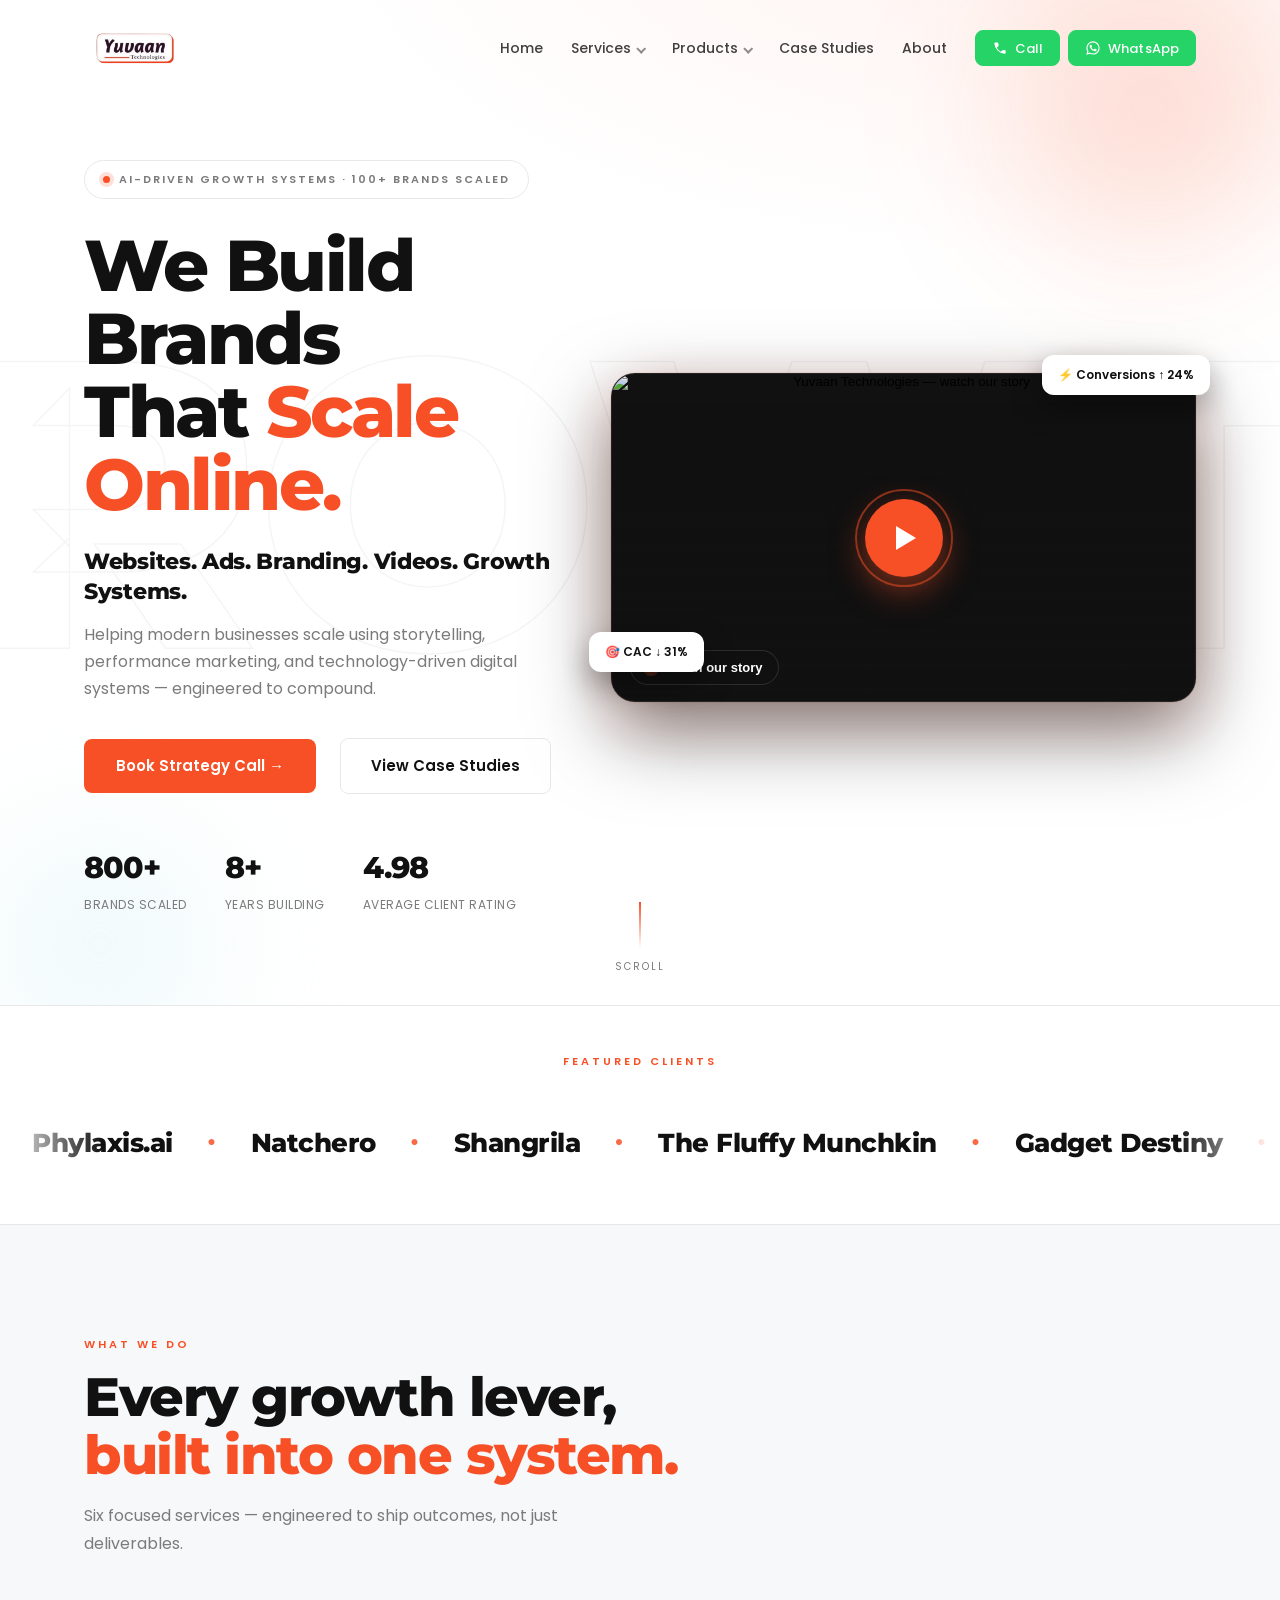
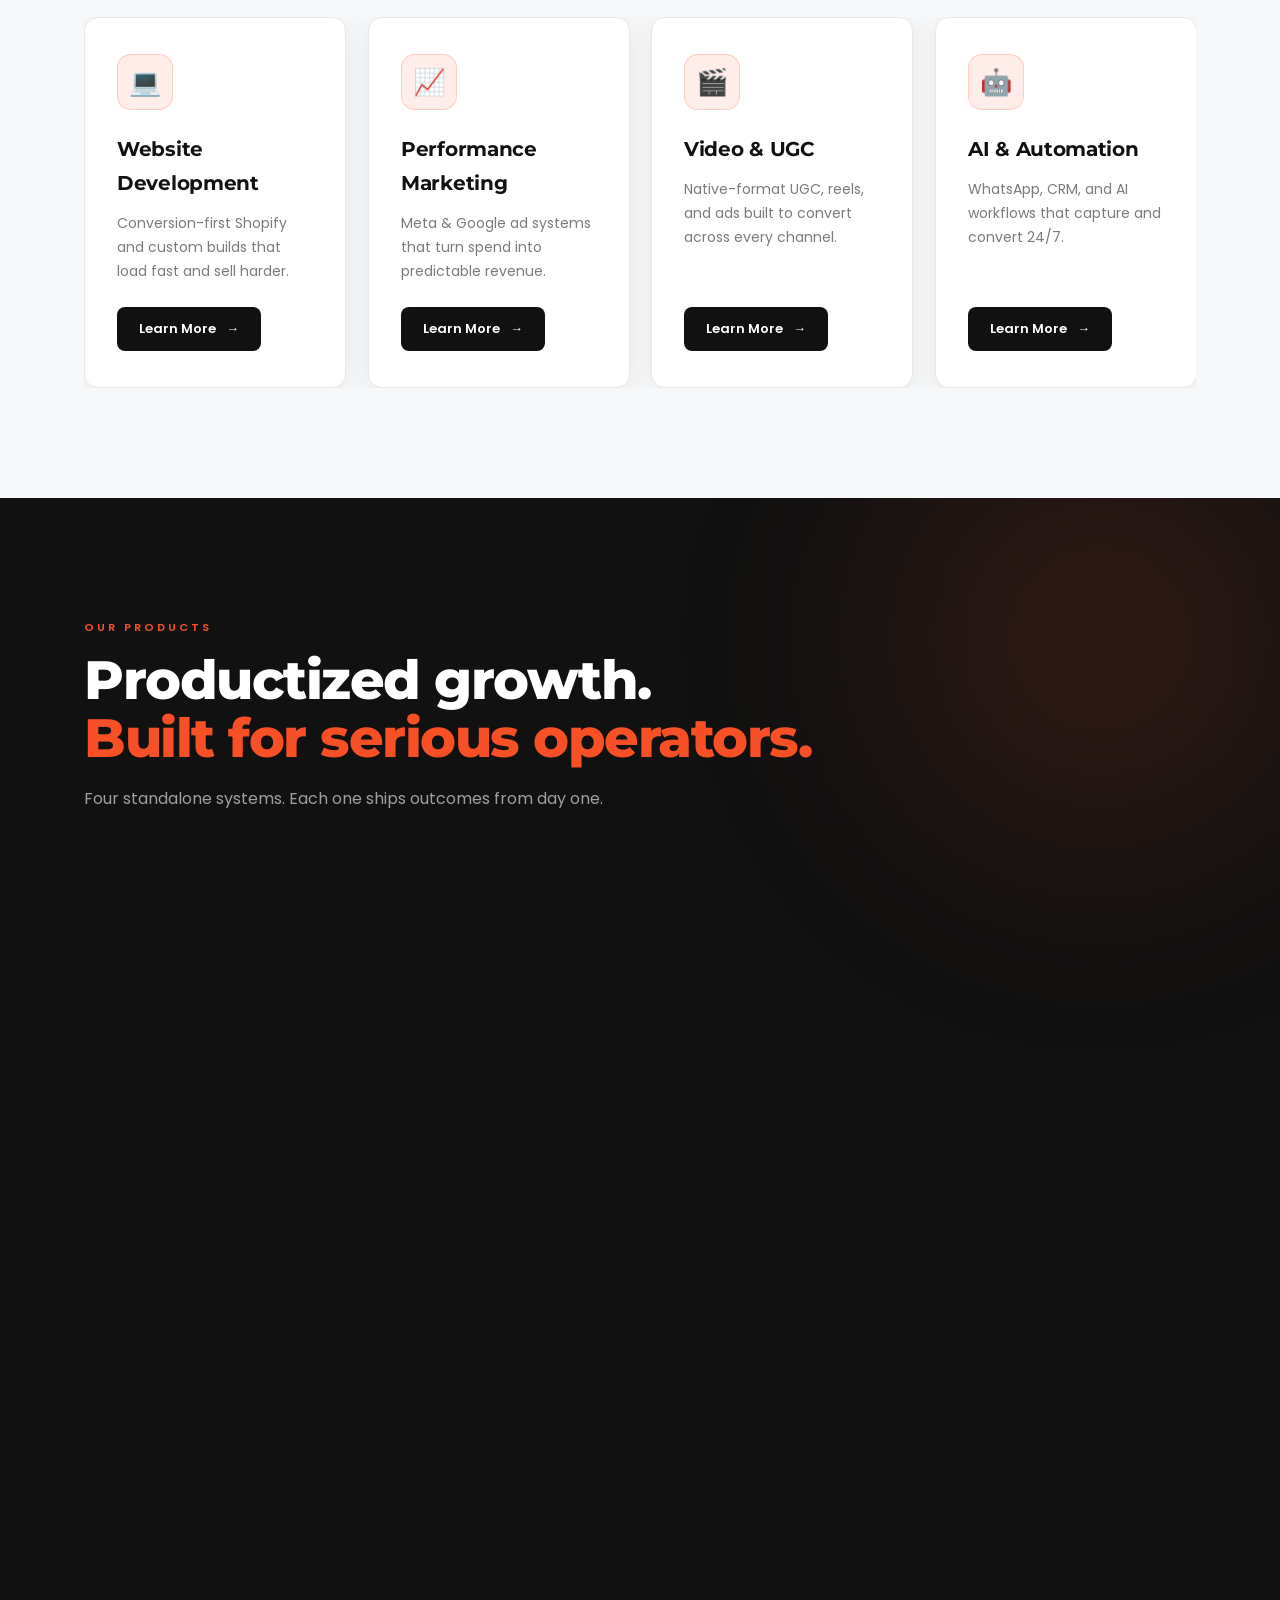
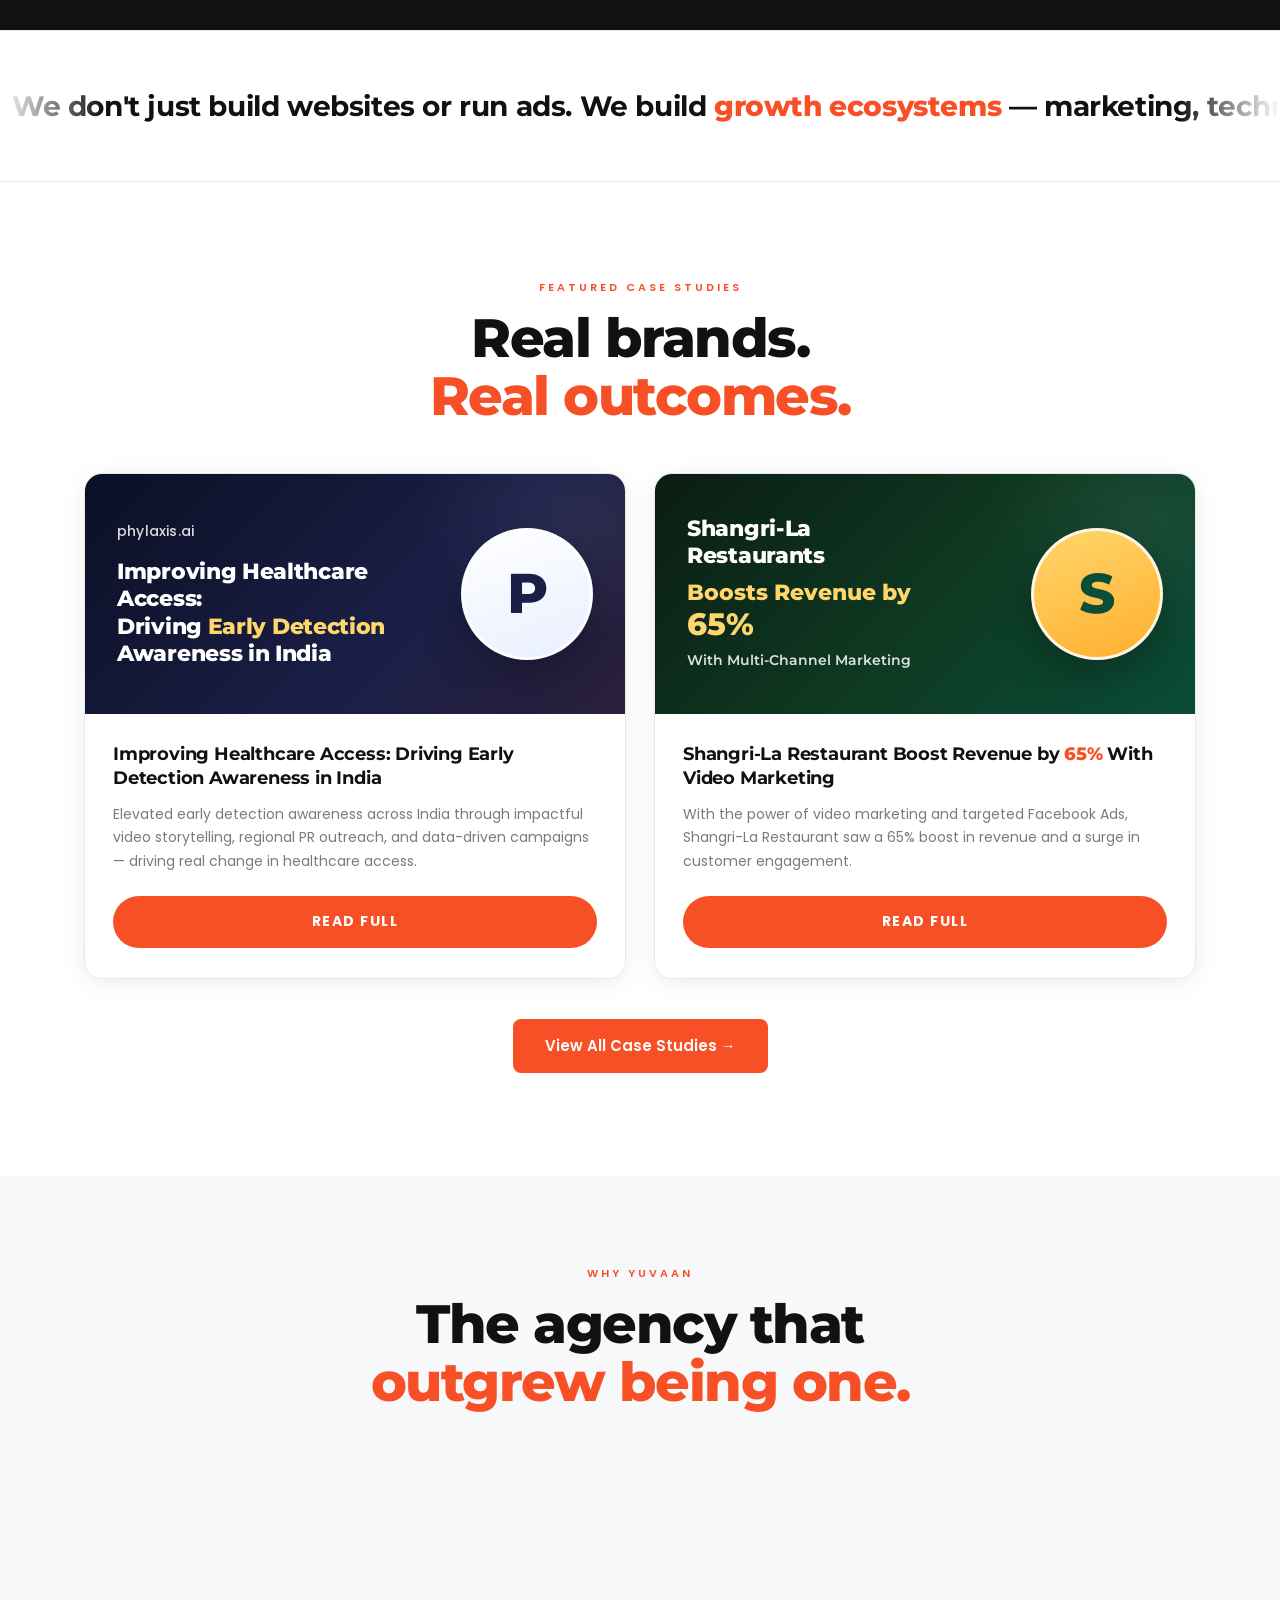
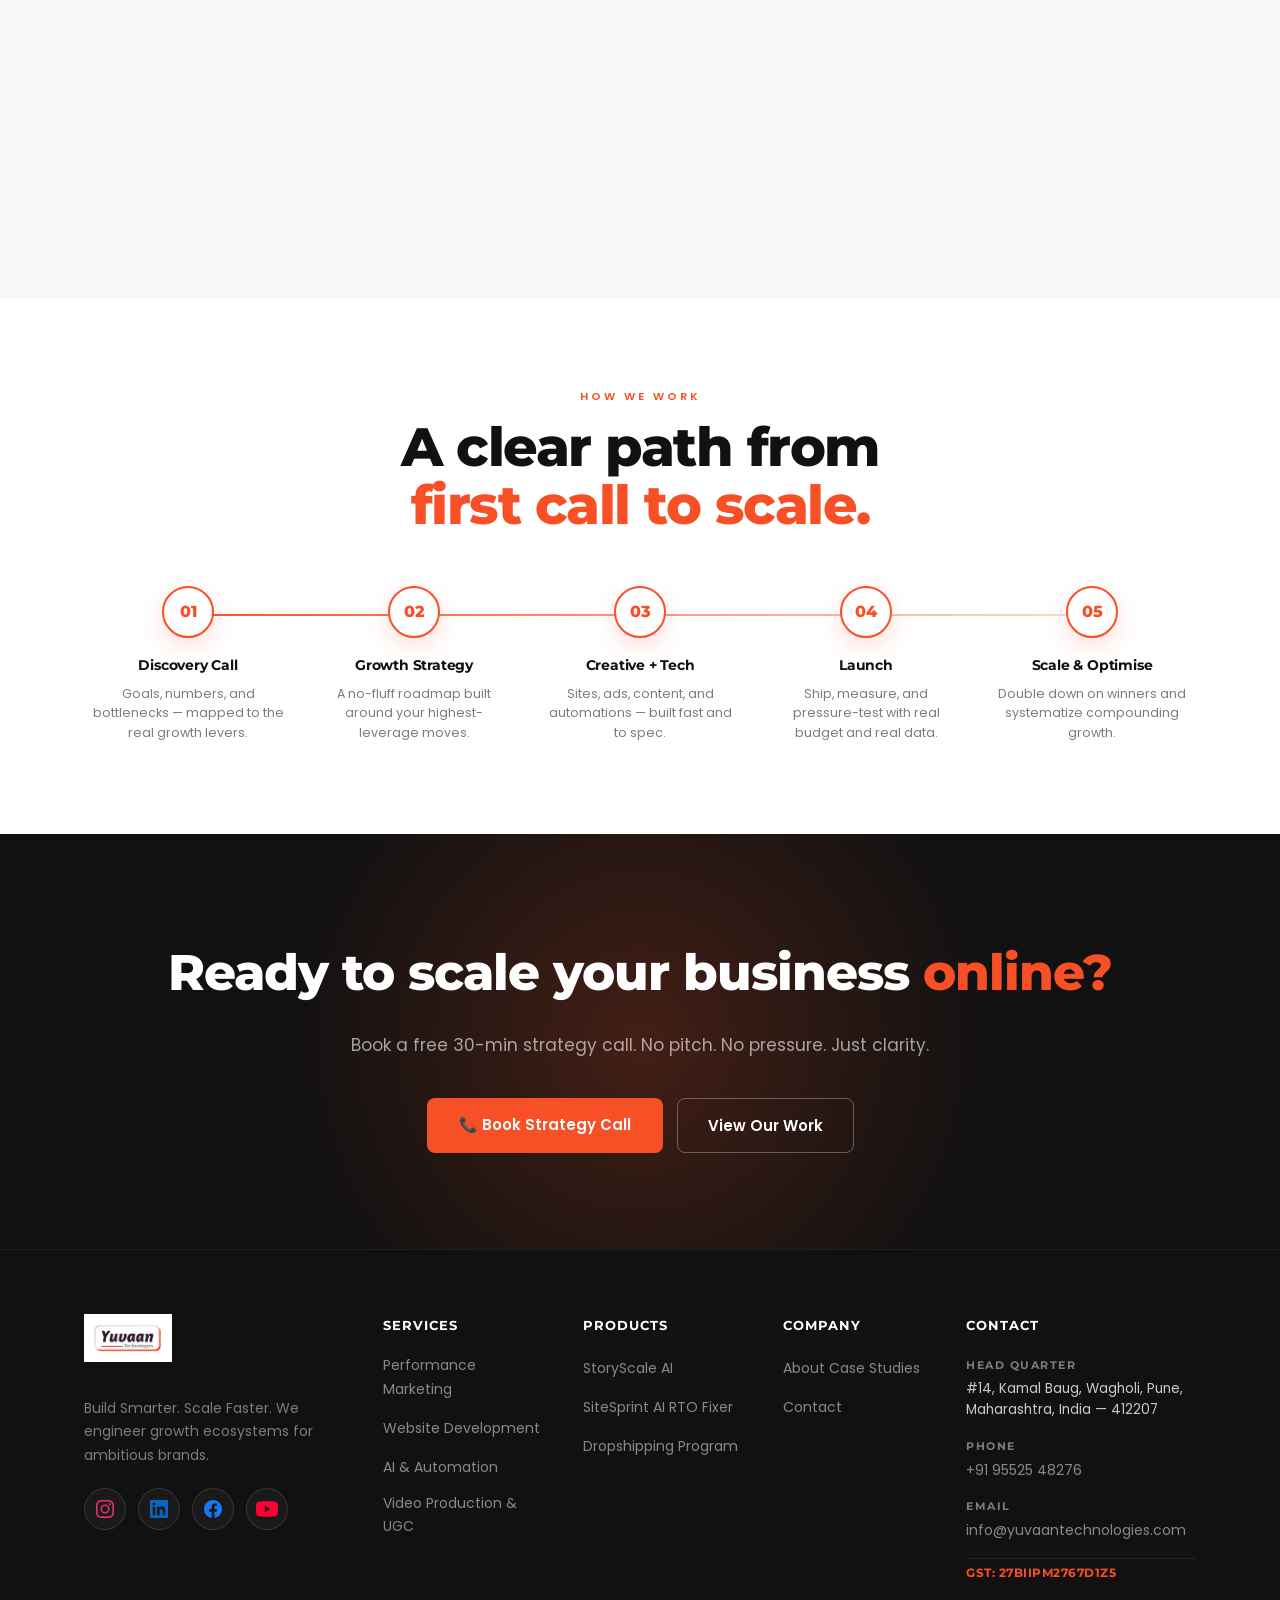
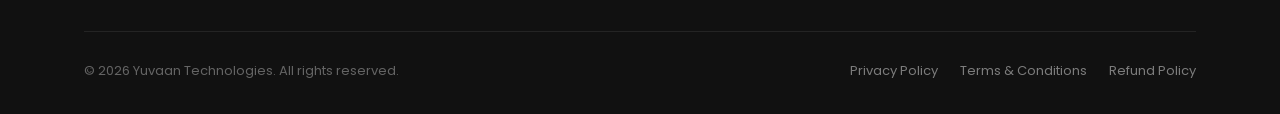
==== commit 77a44001: "Use original brand colors on footer social icons and center them properly - Larger 42px circle with " ====
--- a/index.html
+++ b/index.html
@@ -6,7 +6,7 @@
   <title>Yuvaan Technologies — Build Smarter. Scale Faster.</title>
   <meta name="description" content="Yuvaan Technologies helps D2C brands, SaaS products, and hospitality businesses grow with AI-powered marketing, tech execution, and conversion-focused strategies."/>
   <link href="https://fonts.googleapis.com/css2?family=Montserrat:wght@400;600;700;800&family=Poppins:wght@300;400;500&display=swap" rel="stylesheet"/>
-  <link rel="stylesheet" href="css/style.css?v=202606181254"/>
+  <link rel="stylesheet" href="css/style.css?v=202606181257"/>
 </head>
 <body>
 
@@ -469,6 +469,6 @@
     </div>
   </div>
 
-  <script src="js/main.js?v=202606181254"></script>
+  <script src="js/main.js?v=202606181257"></script>
 </body>
 </html>
--- a/css/style.css
+++ b/css/style.css
@@ -5134,3 +5134,46 @@
 /* Footer social SVG icons */
 .footer-socials a svg { display: block; }
 .footer-socials a { transition: background 0.25s var(--ease), color 0.25s, border-color 0.25s, transform 0.25s var(--ease); }
+
+/* =================================================================
+   FOOTER SOCIALS — brand colors, properly centered
+   ================================================================= */
+.footer-socials { gap: 12px; }
+
+.footer-socials a {
+  width: 42px !important;
+  height: 42px !important;
+  border-radius: 50% !important;
+  border: 1px solid rgba(255,255,255,0.12) !important;
+  background: rgba(255,255,255,0.04) !important;
+  display: inline-flex !important;
+  align-items: center !important;
+  justify-content: center !important;
+  padding: 0 !important;
+  opacity: 1 !important;
+  transition: transform 0.25s var(--ease), background 0.25s, border-color 0.25s, box-shadow 0.25s !important;
+}
+
+.footer-socials a svg {
+  display: block;
+  width: 18px;
+  height: 18px;
+  flex-shrink: 0;
+  transition: transform 0.25s var(--ease);
+}
+
+/* Real brand colors */
+.footer-socials a[aria-label="Instagram"] svg { color: #E1306C; }
+.footer-socials a[aria-label="LinkedIn"]  svg { color: #0A66C2; }
+.footer-socials a[aria-label="Facebook"]  svg { color: #1877F2; }
+.footer-socials a[aria-label="YouTube"]   svg { width: 22px; height: 22px; color: #FF0033; }
+
+/* Hover: subtle lift + tinted background */
+.footer-socials a:hover {
+  transform: translateY(-3px);
+  background: rgba(255,255,255,0.08) !important;
+}
+.footer-socials a[aria-label="Instagram"]:hover { box-shadow: 0 8px 22px rgba(225,48,108,0.35); border-color: rgba(225,48,108,0.5) !important; }
+.footer-socials a[aria-label="LinkedIn"]:hover  { box-shadow: 0 8px 22px rgba(10,102,194,0.35);  border-color: rgba(10,102,194,0.5)  !important; }
+.footer-socials a[aria-label="Facebook"]:hover  { box-shadow: 0 8px 22px rgba(24,119,242,0.35);  border-color: rgba(24,119,242,0.5)  !important; }
+.footer-socials a[aria-label="YouTube"]:hover   { box-shadow: 0 8px 22px rgba(255,0,51,0.35);    border-color: rgba(255,0,51,0.5)    !important; }
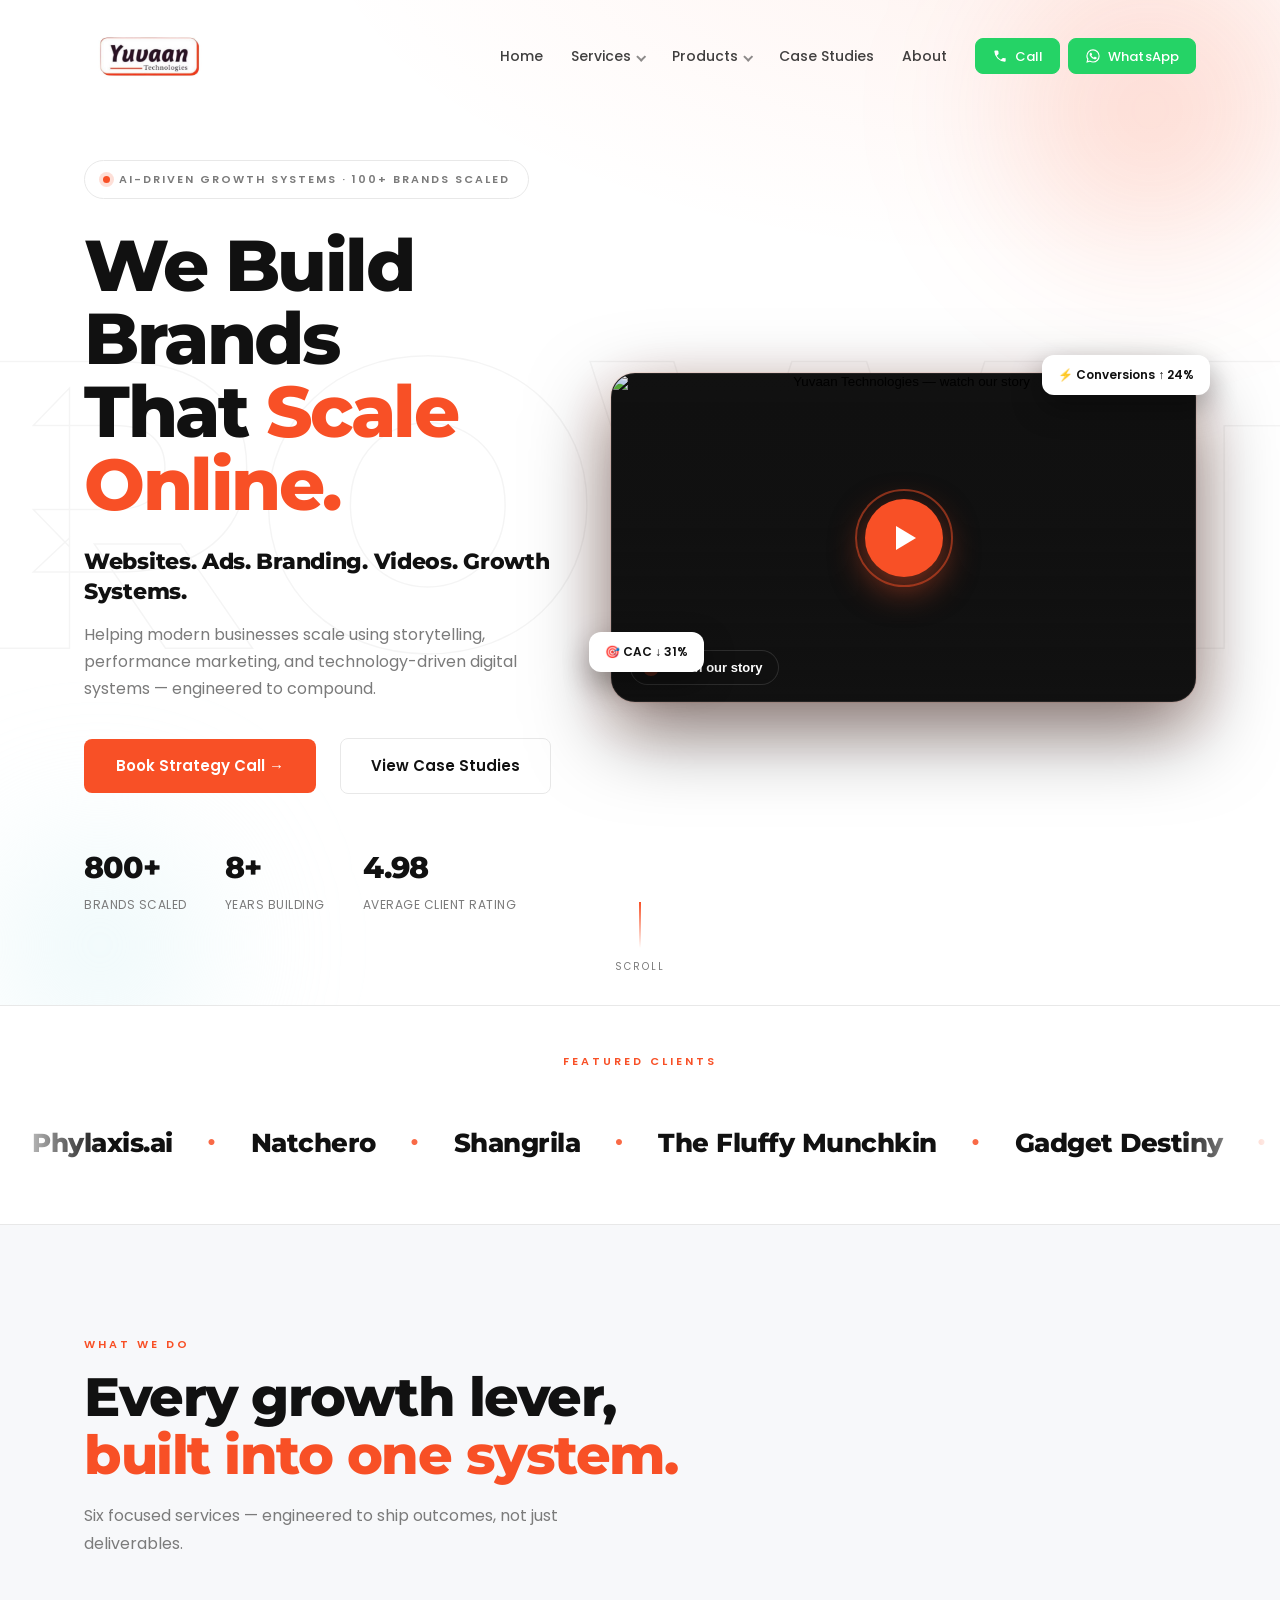
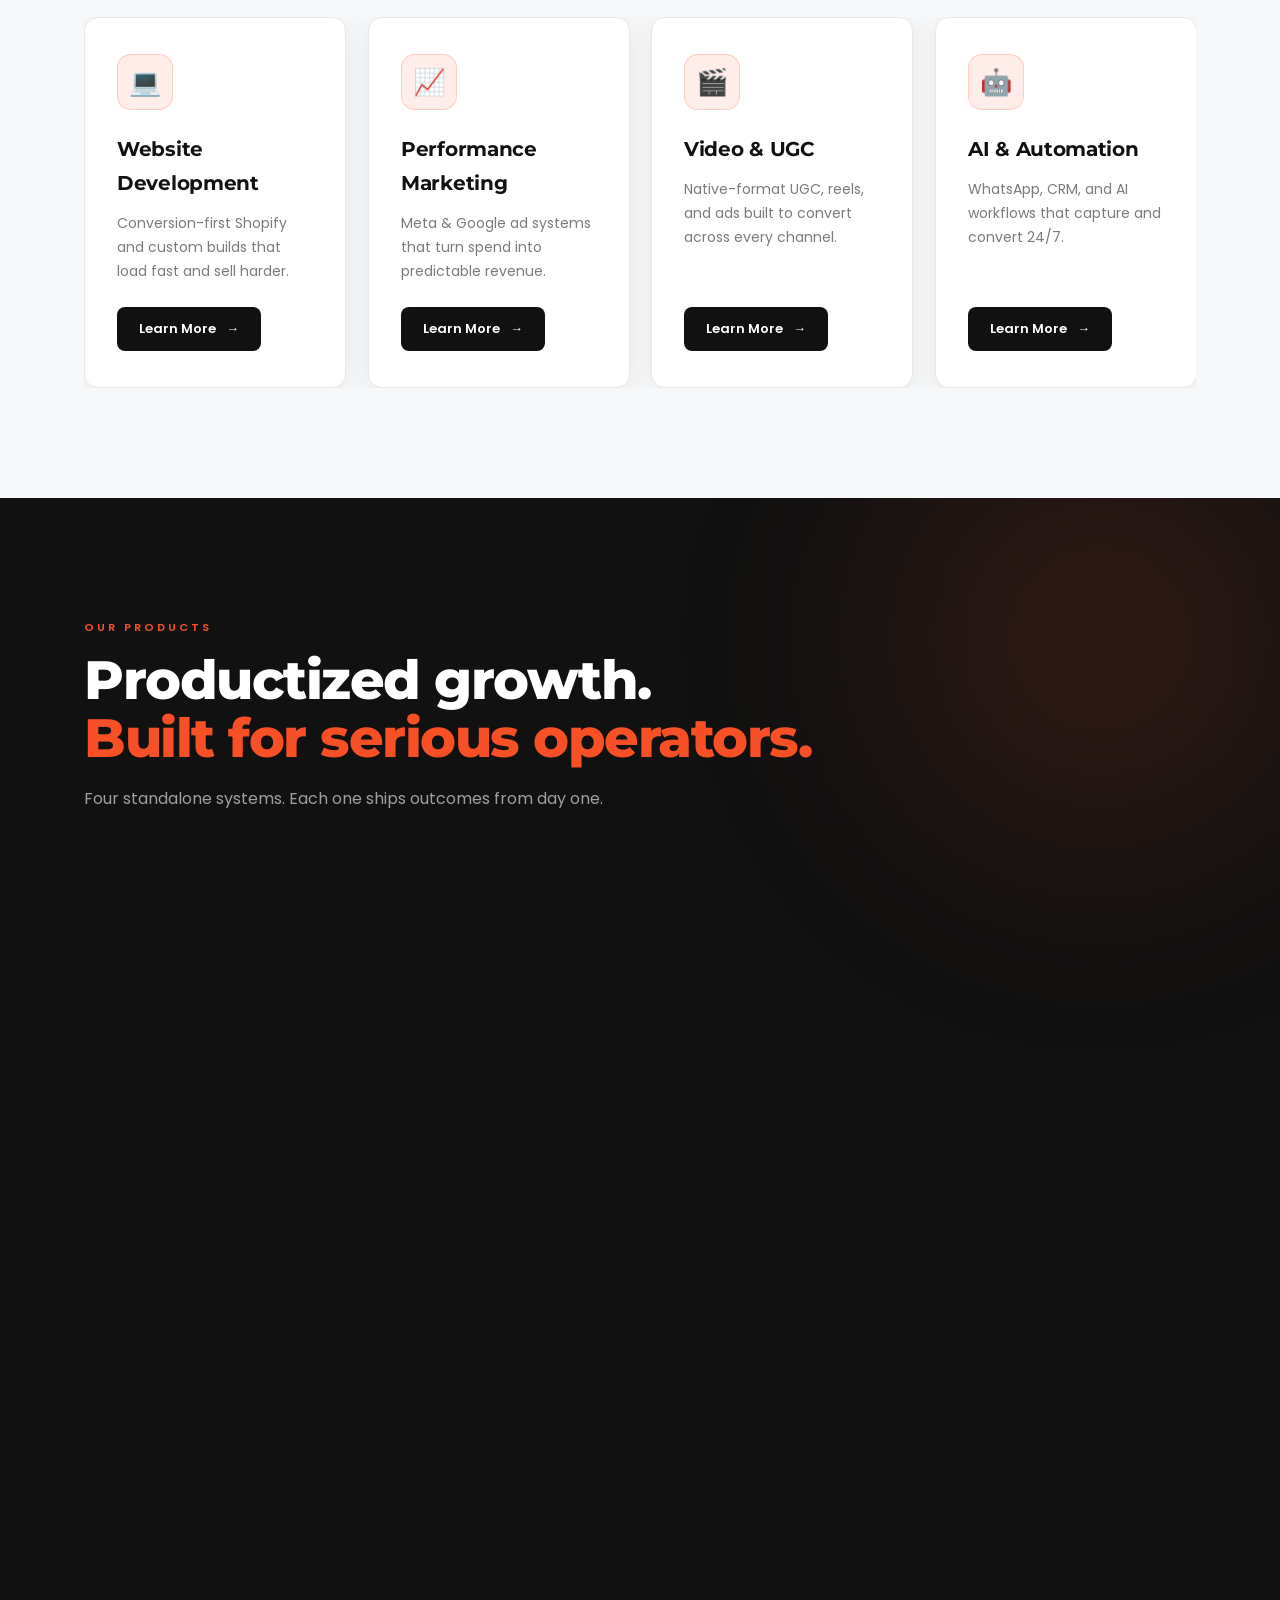
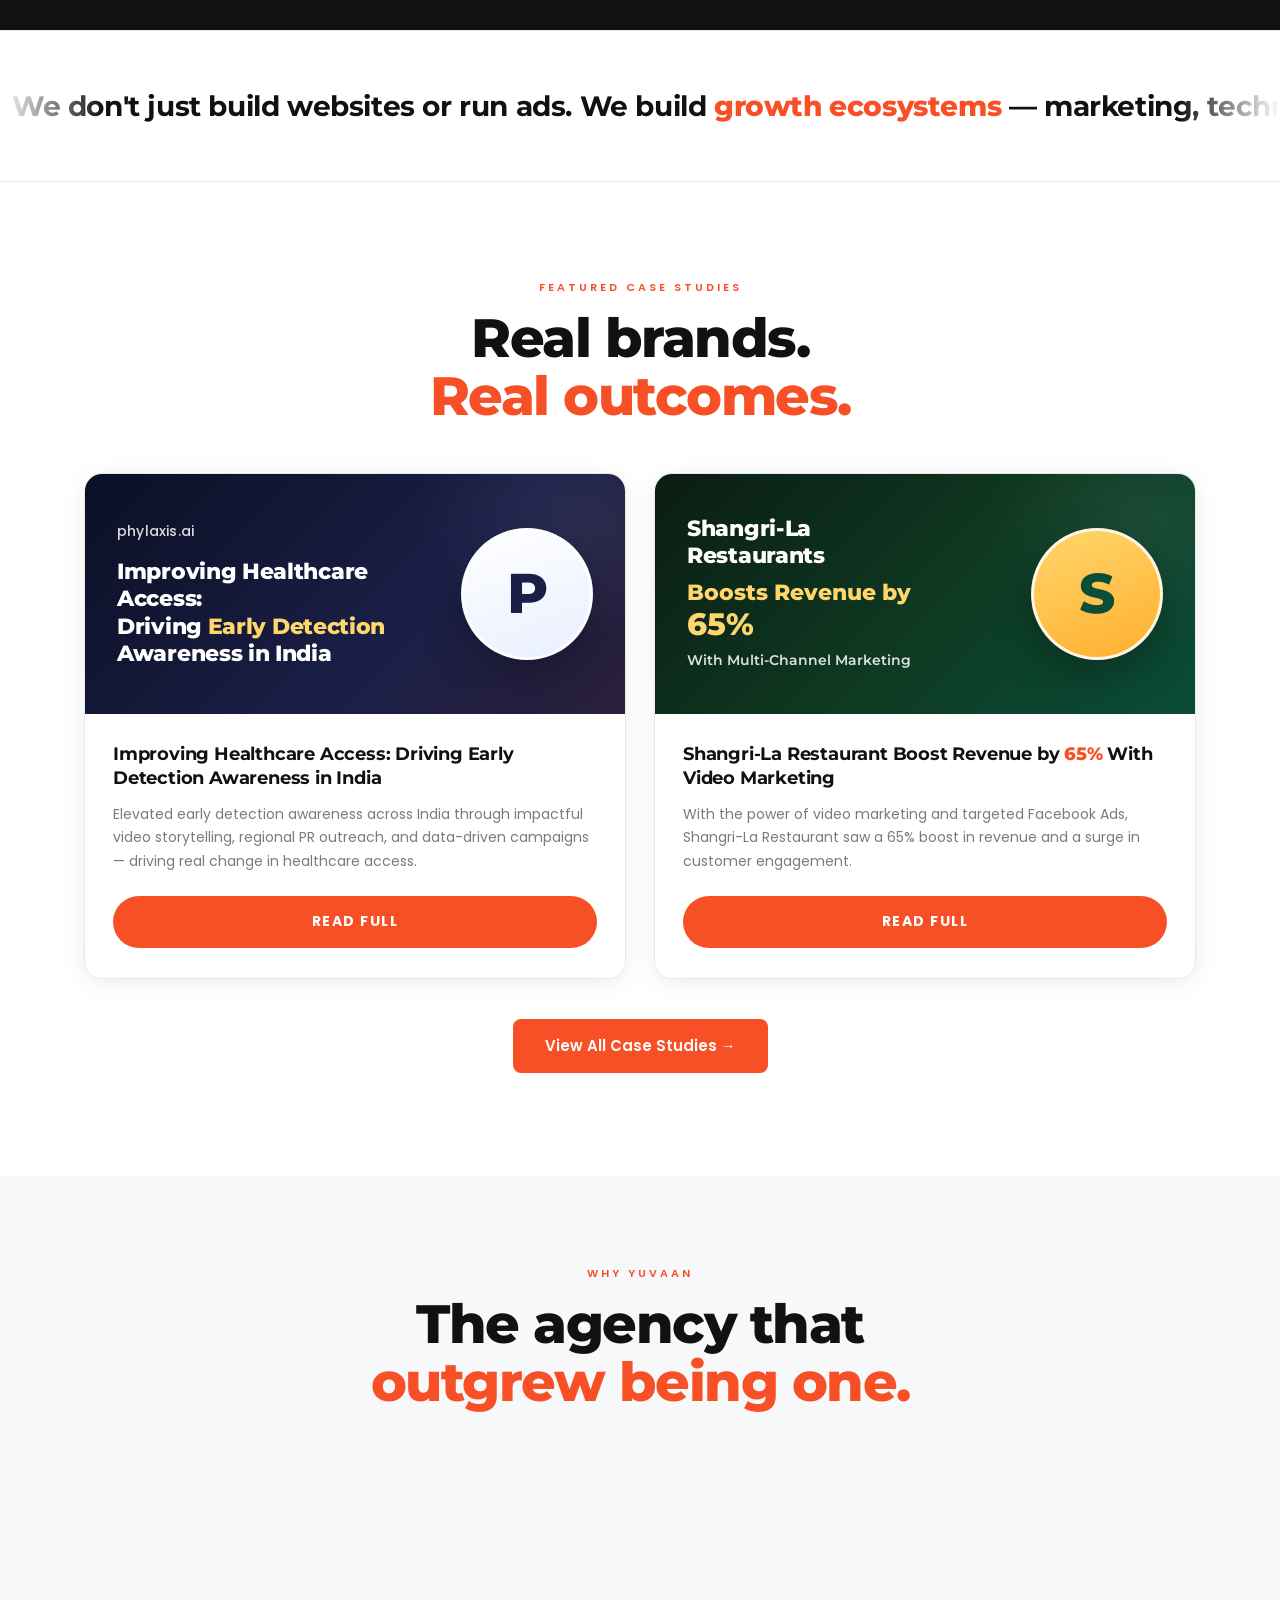
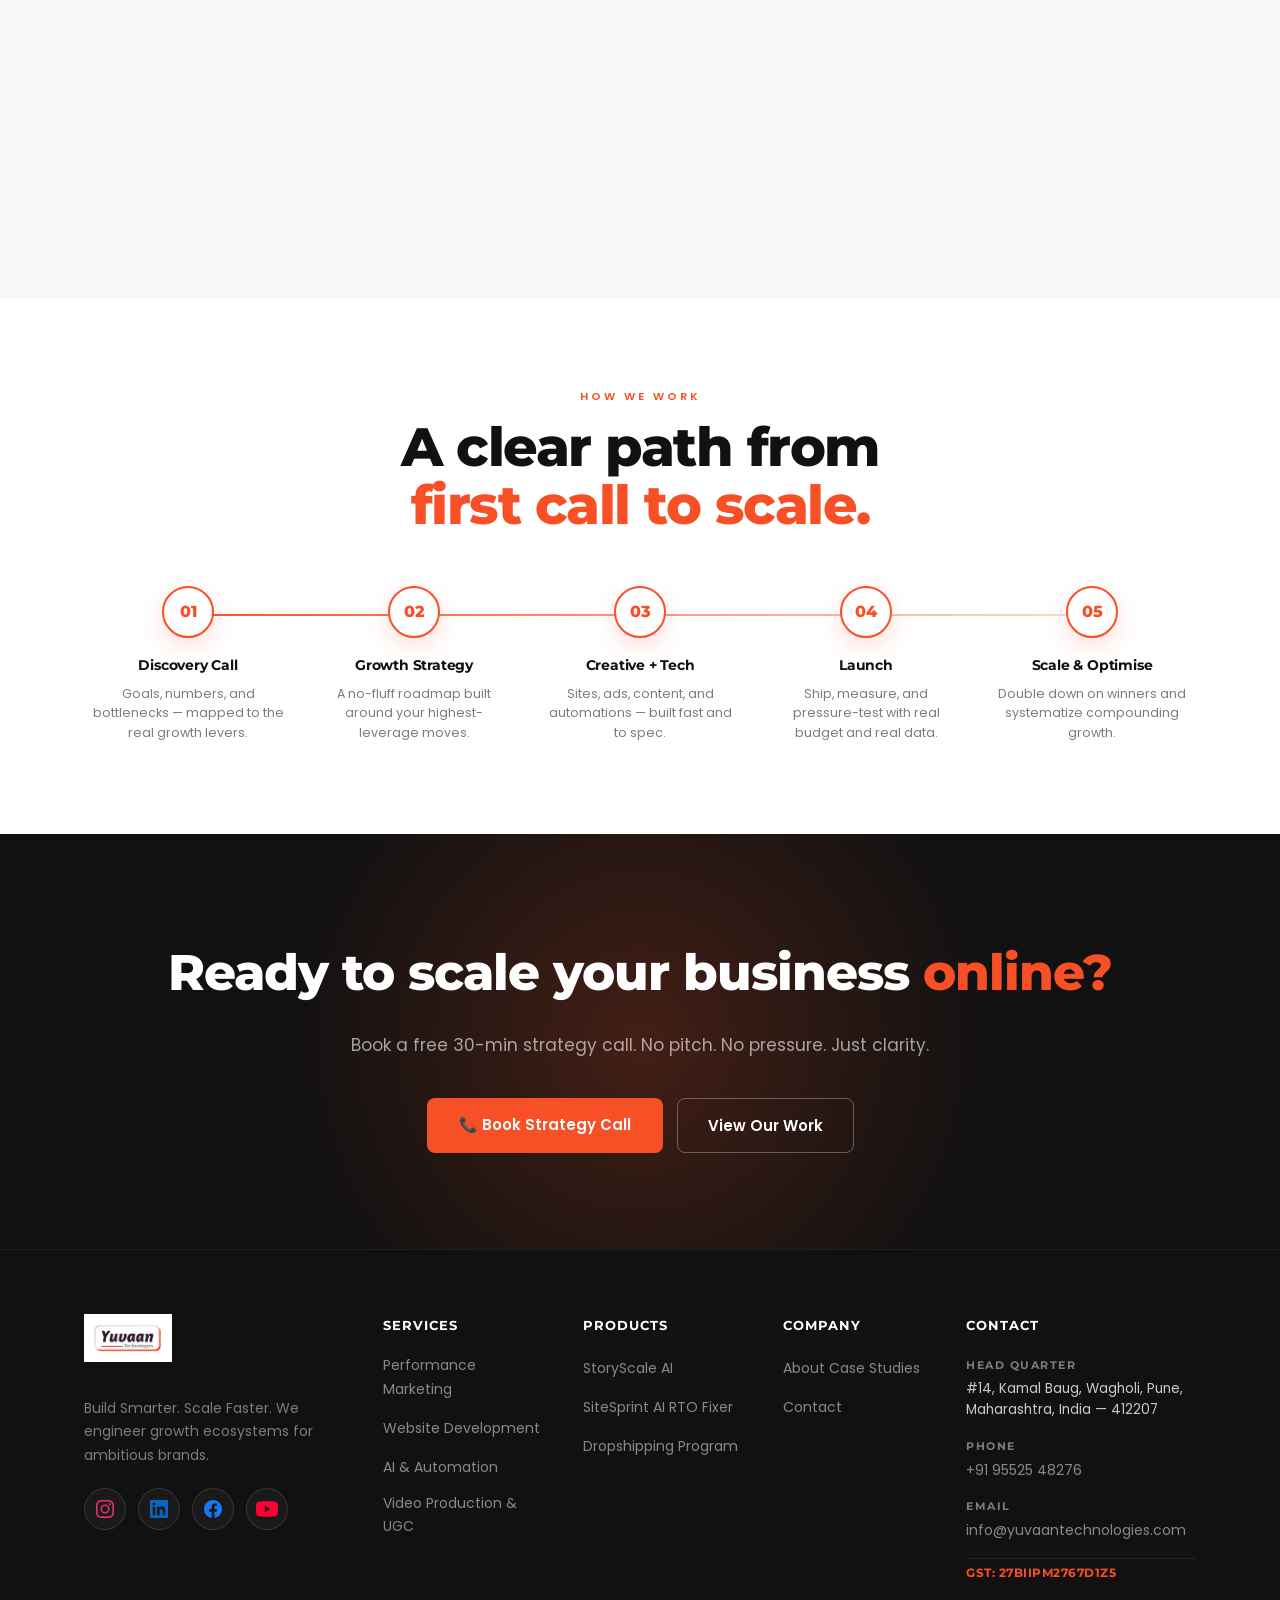
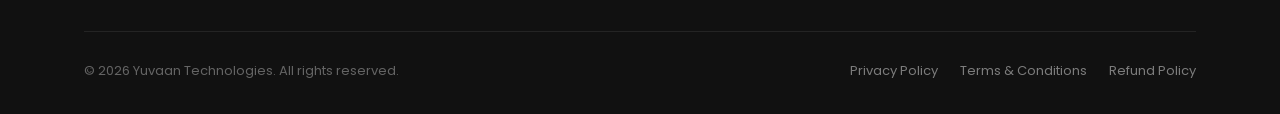
==== commit 75082d01: "Bump nav logo size another notch - Nav: 72px tall (58px when scrolled), max 320px wide - Mobile: 54p" ====
--- a/index.html
+++ b/index.html
@@ -6,7 +6,7 @@
   <title>Yuvaan Technologies — Build Smarter. Scale Faster.</title>
   <meta name="description" content="Yuvaan Technologies helps D2C brands, SaaS products, and hospitality businesses grow with AI-powered marketing, tech execution, and conversion-focused strategies."/>
   <link href="https://fonts.googleapis.com/css2?family=Montserrat:wght@400;600;700;800&family=Poppins:wght@300;400;500&display=swap" rel="stylesheet"/>
-  <link rel="stylesheet" href="css/style.css?v=202606181257"/>
+  <link rel="stylesheet" href="css/style.css?v=202606181435"/>
 </head>
 <body>
 
@@ -469,6 +469,6 @@
     </div>
   </div>
 
-  <script src="js/main.js?v=202606181257"></script>
+  <script src="js/main.js?v=202606181435"></script>
 </body>
 </html>
--- a/css/style.css
+++ b/css/style.css
@@ -4571,7 +4571,7 @@
 /* ---- Auto-hide nav on scroll-down, reveal on scroll-up ---- */
 .nav { transition: transform 0.4s var(--ease), background 0.3s ease,
                    padding 0.3s ease, box-shadow 0.3s ease; }
-.nav.nav-hidden { transform: translateY(-100%); }
+.nav.nav-hidden { transform: none; }
 
 /* ---- Logo dot gentle pulse ---- */
 @keyframes ytLogoPulse {
@@ -5013,9 +5013,9 @@
 .logo { display: inline-flex; align-items: center; }
 .logo img {
   display: block;
-  height: 56px;
+  height: 72px;
   width: auto;
-  max-width: 260px;
+  max-width: 320px;
   object-fit: contain;
   transition: transform 0.3s var(--ease);
 }
@@ -5035,16 +5035,16 @@
 .logo-fallback .logo-dot { color: var(--orange); }
 
 /* Scrolled nav: slightly smaller logo */
-.nav.scrolled .logo img { height: 46px; }
+.nav.scrolled .logo img { height: 58px; }
 
 /* Footer logo: a touch larger */
 .footer-brand .logo img { height: 64px; max-width: 280px; }
 
 /* Mobile */
 @media (max-width: 640px) {
-  .logo img { height: 44px; max-width: 200px; }
-  .nav.scrolled .logo img { height: 38px; }
-  .footer-brand .logo img { height: 52px; max-width: 240px; }
+  .logo img { height: 54px; max-width: 230px; }
+  .nav.scrolled .logo img { height: 46px; }
+  .footer-brand .logo img { height: 56px; max-width: 240px; }
 }
 
 /* Footer logo: fallback text must be readable on the dark bg */
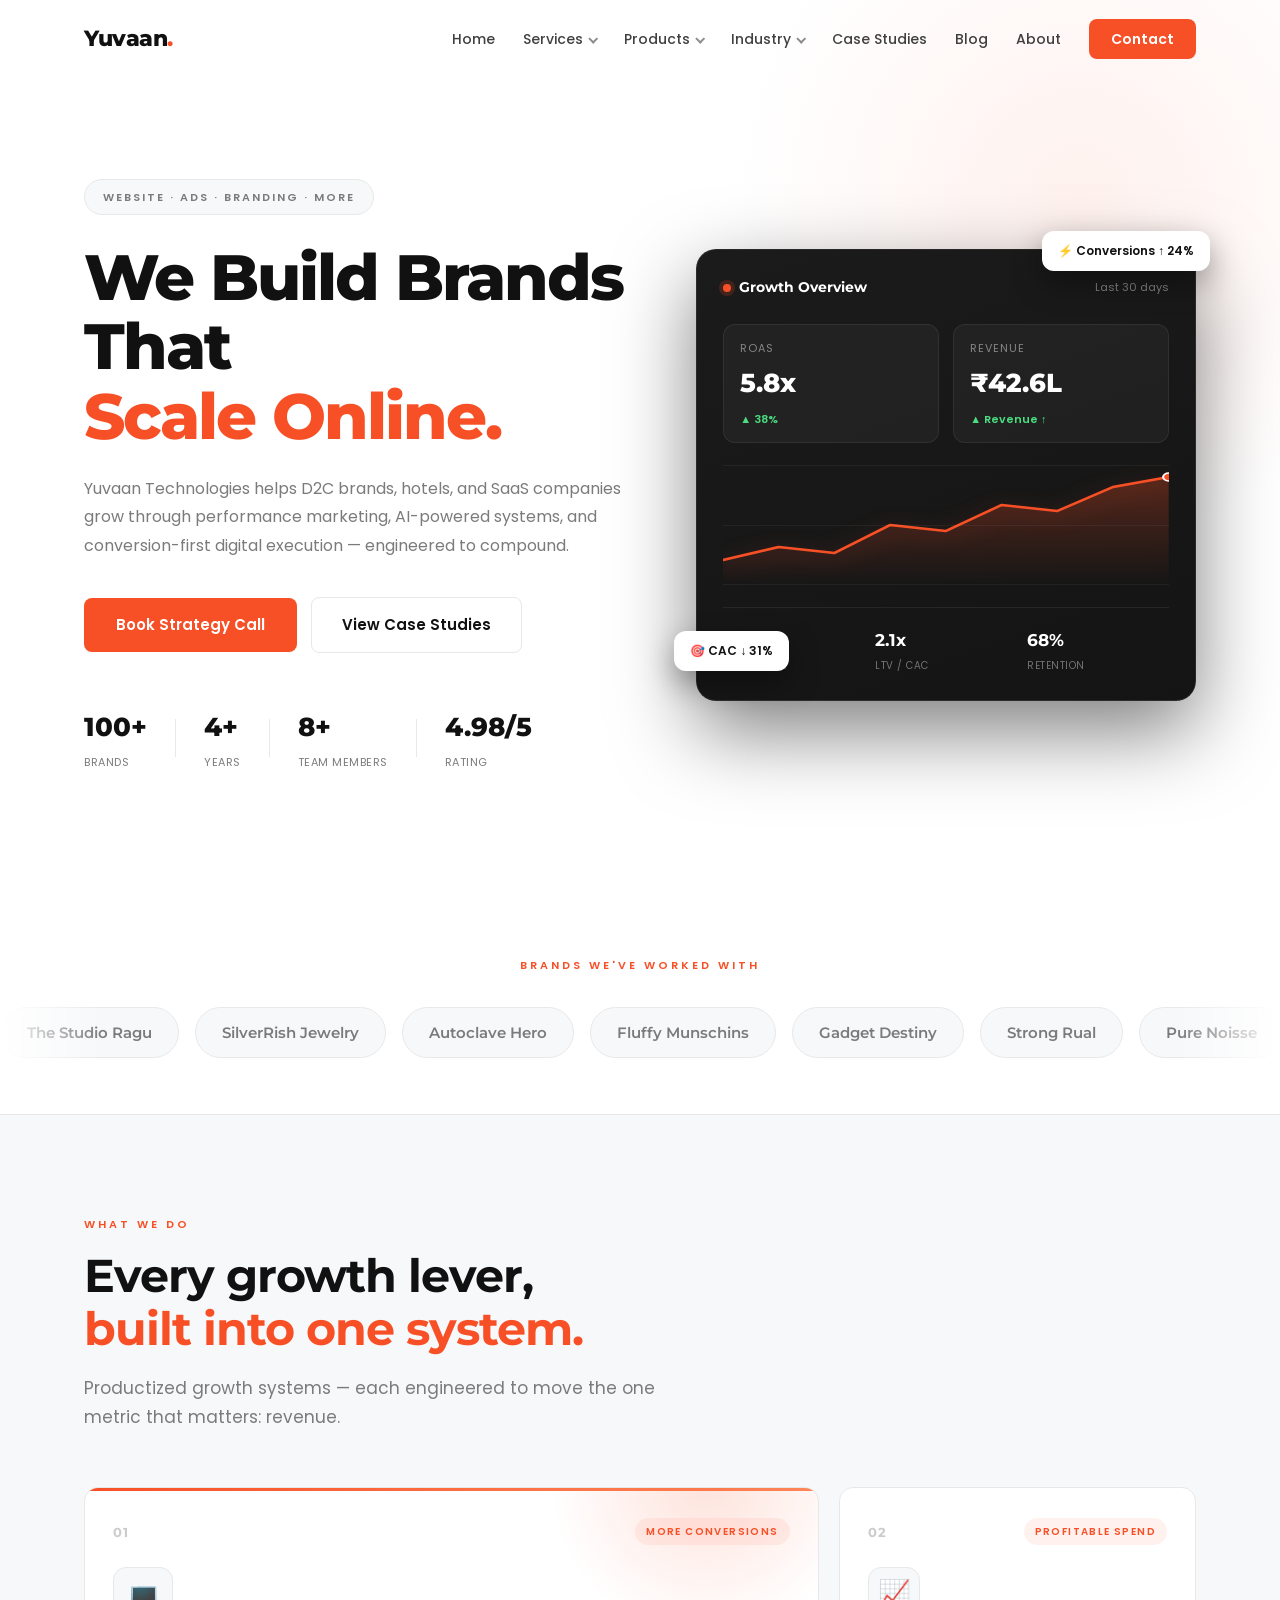
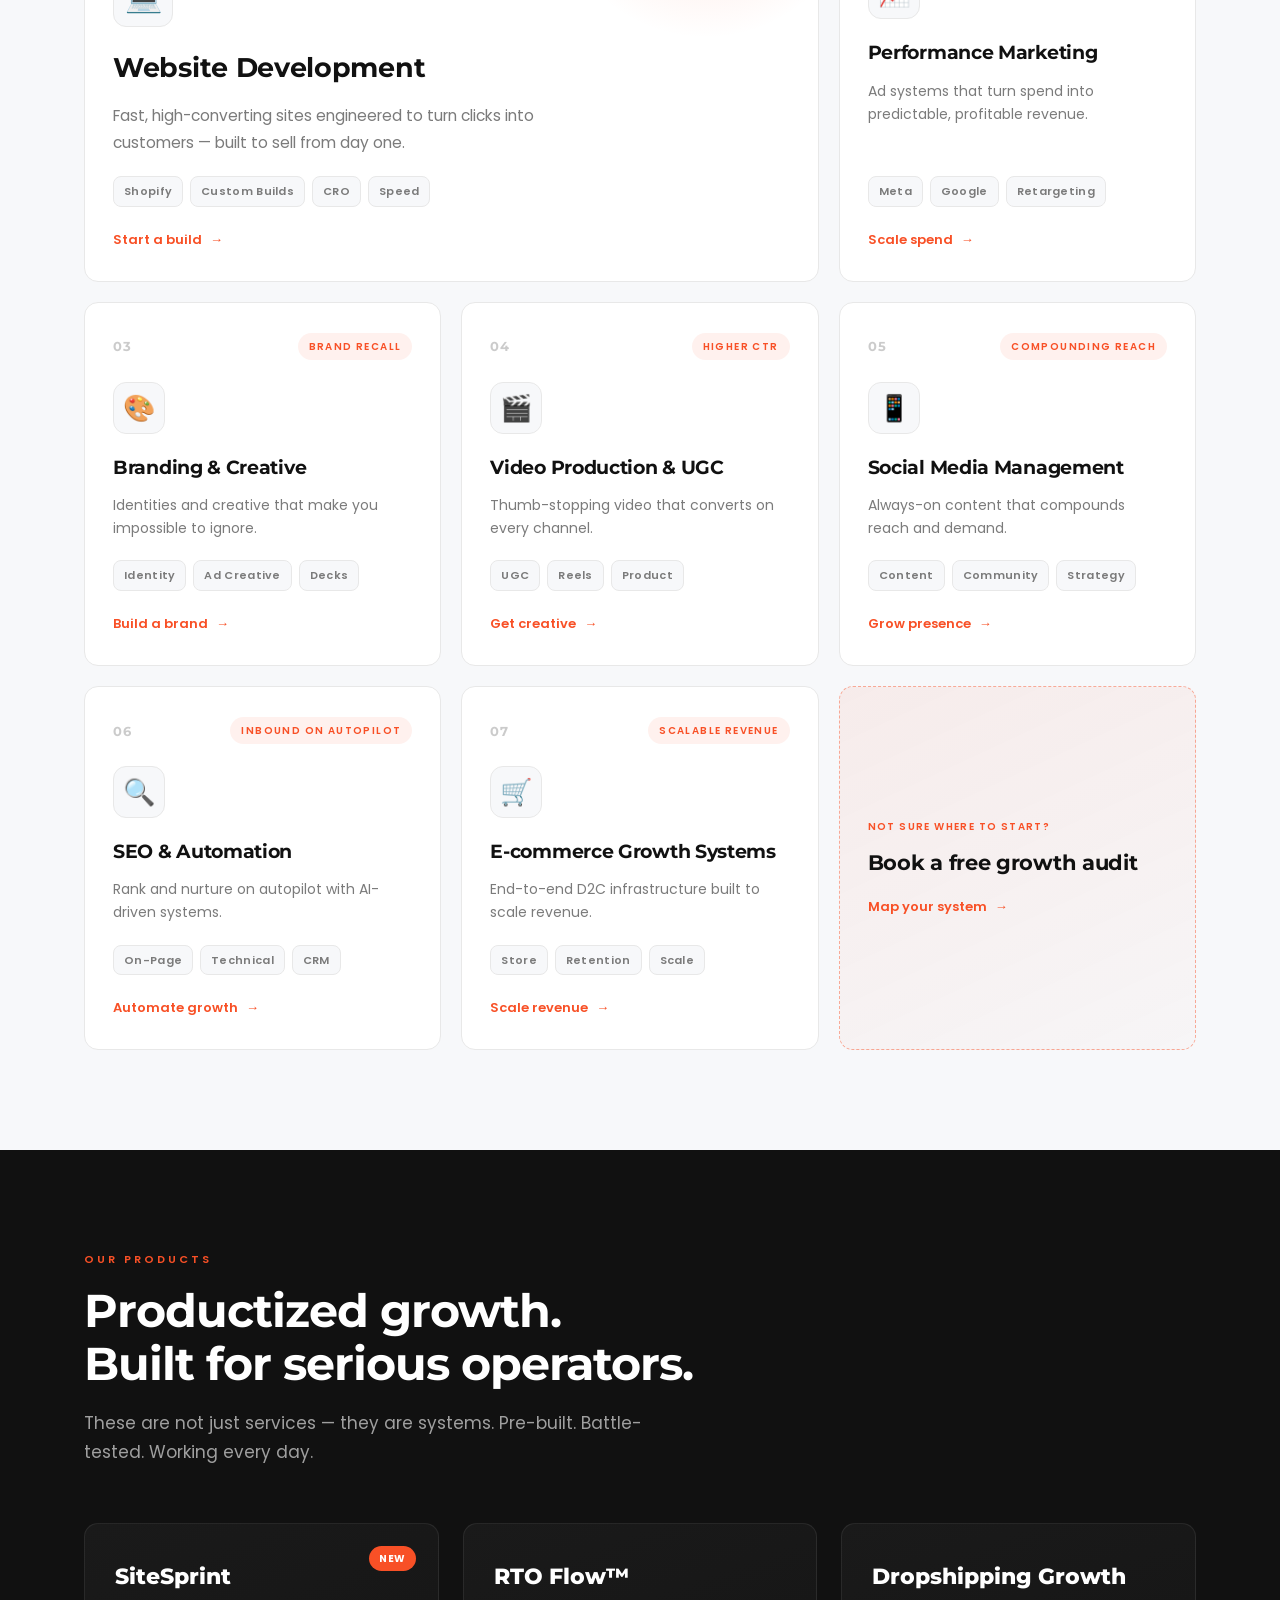
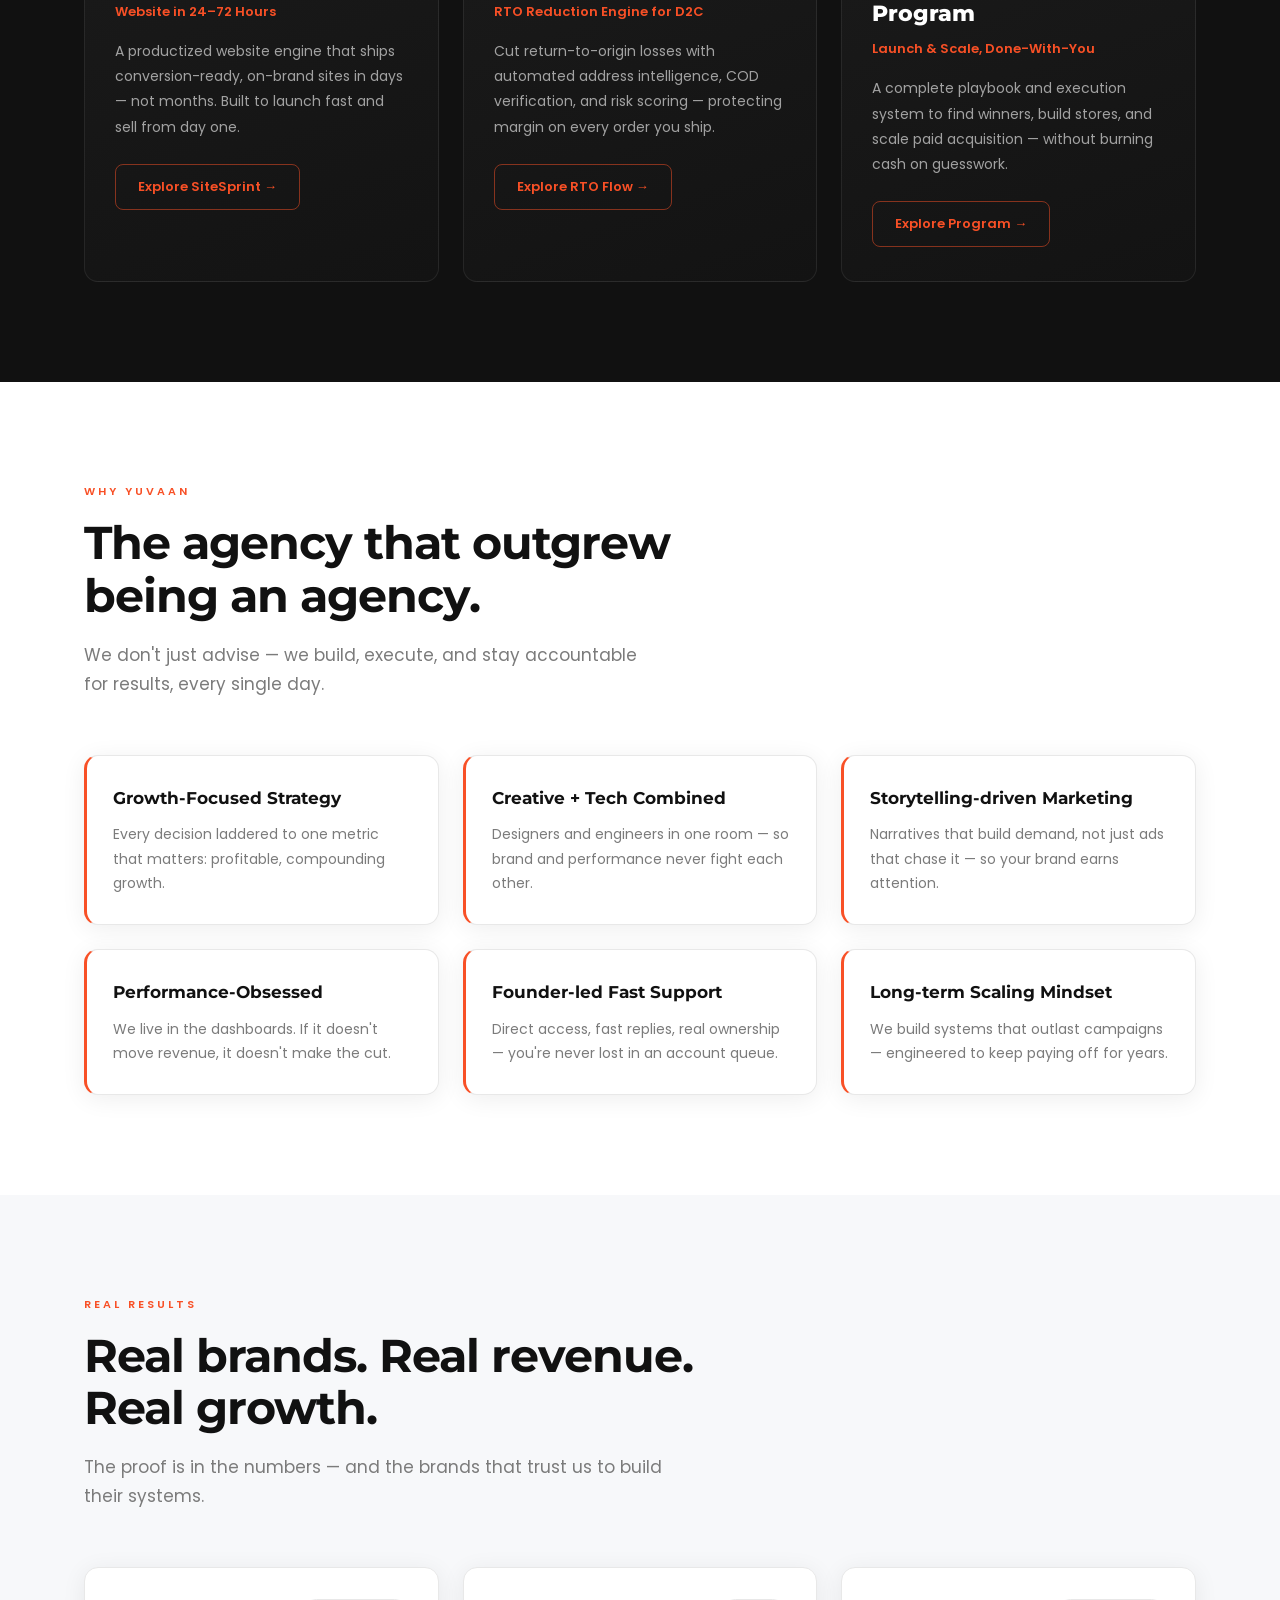
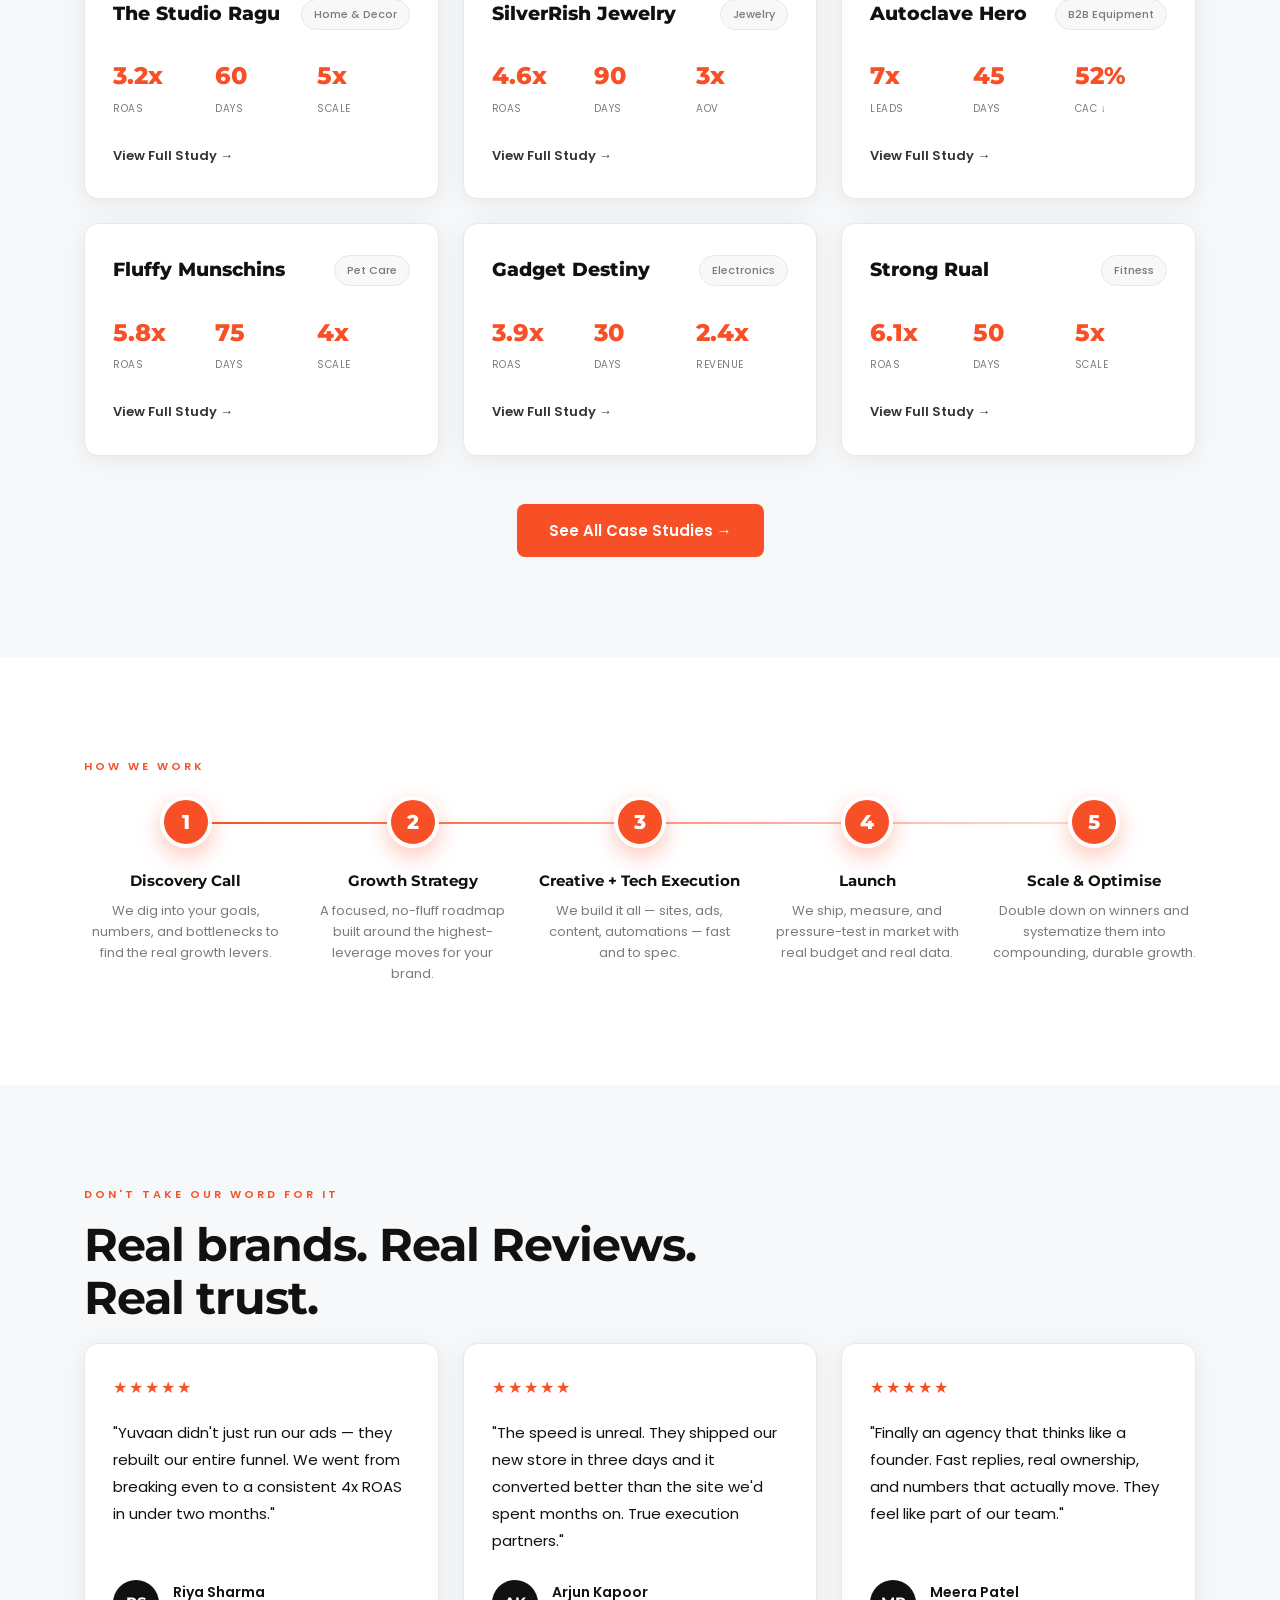
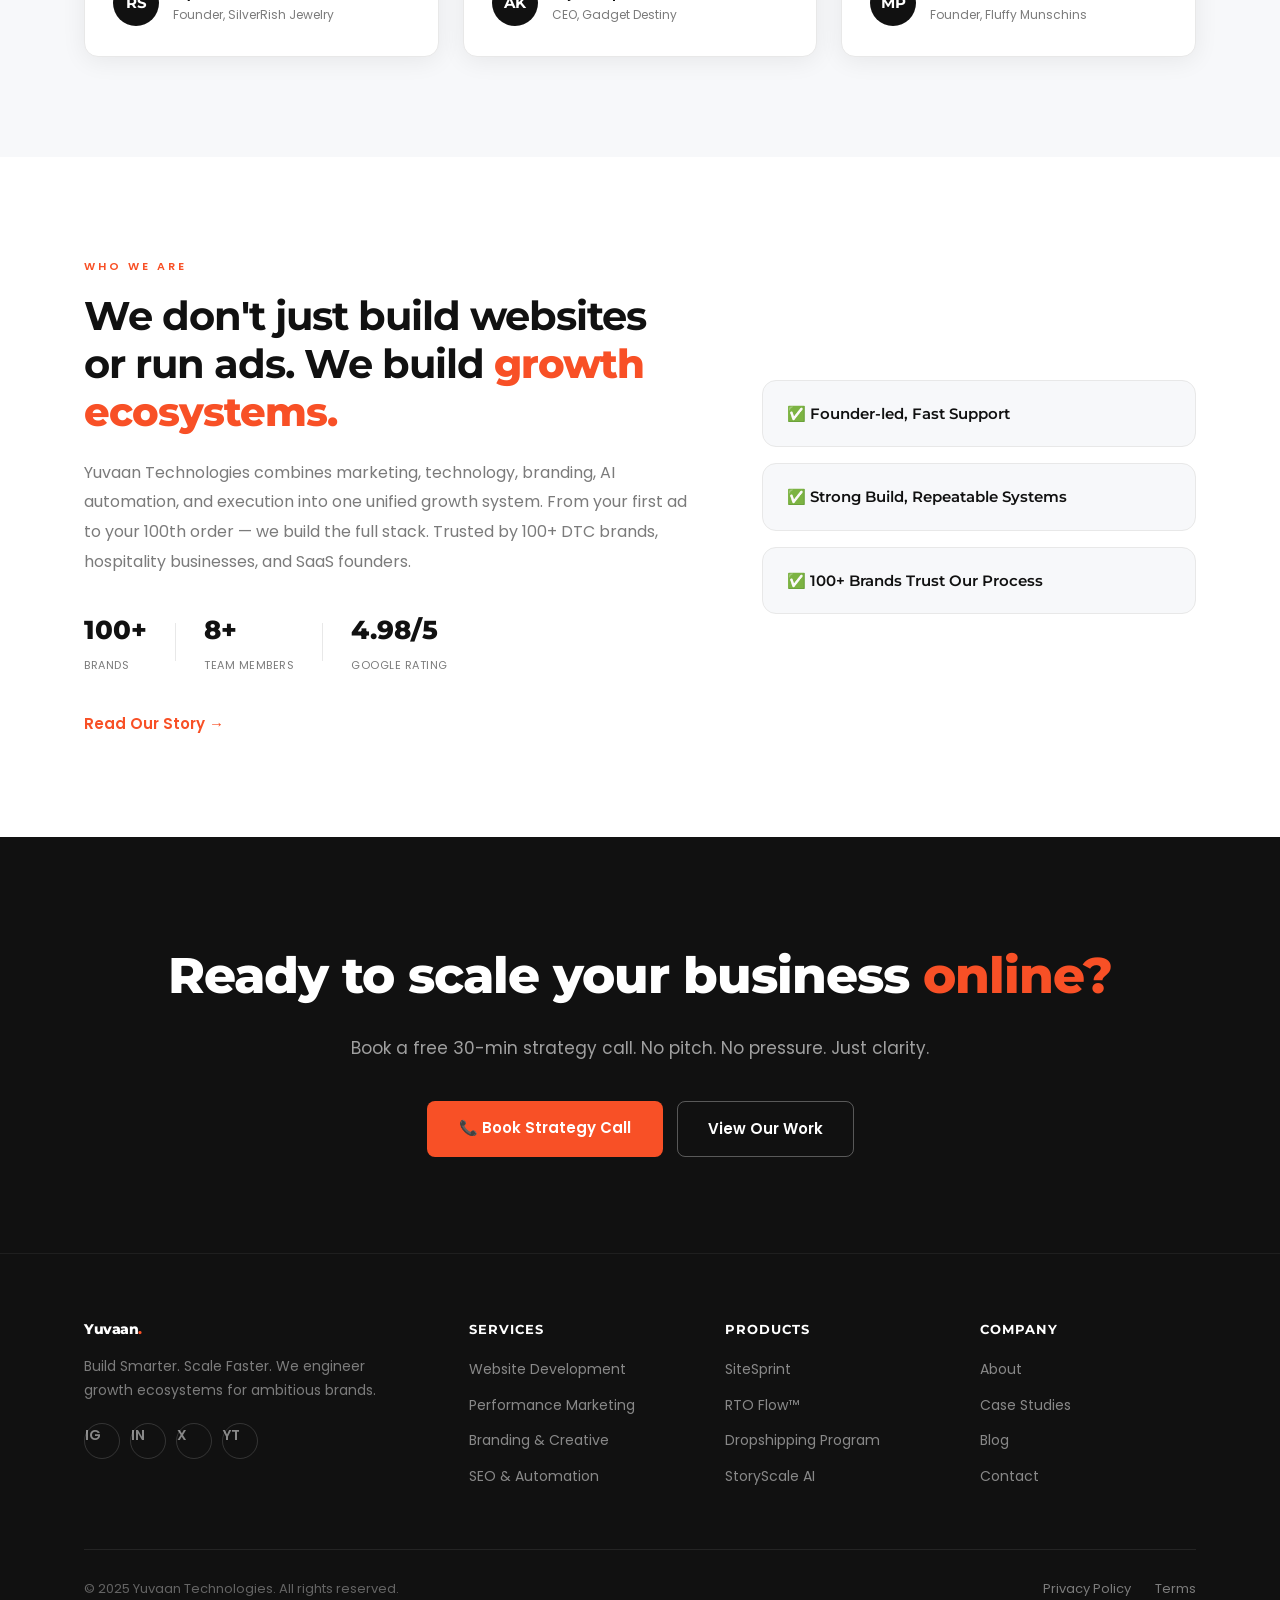
==== commit 20ab3415: "Merge 738c21508813d5314edc16cfbd160a5f546a2389 into 9920de0beacb33dac4fb1884c64efaf1c70a00cc" ====
--- a/index.html
+++ b/index.html
@@ -6,47 +6,61 @@
   <title>Yuvaan Technologies — Build Smarter. Scale Faster.</title>
   <meta name="description" content="Yuvaan Technologies helps D2C brands, SaaS products, and hospitality businesses grow with AI-powered marketing, tech execution, and conversion-focused strategies."/>
   <link href="https://fonts.googleapis.com/css2?family=Montserrat:wght@400;600;700;800&family=Poppins:wght@300;400;500&display=swap" rel="stylesheet"/>
-  <link rel="stylesheet" href="css/style.css?v=202606181435"/>
+  <link rel="stylesheet" href="css/style.css"/>
 </head>
 <body>
 
   <!-- NAV -->
   <nav class="nav" id="navbar">
     <div class="container nav-inner">
-      <a href="#home" class="logo logo-img" aria-label="Yuvaan Technologies"><img src="images/logo.png" alt="Yuvaan Technologies" onerror="this.style.display='none';this.parentNode.classList.remove('logo-img');"/><span class="logo-fallback">Yuvaan<span class="logo-dot">.</span></span></a>
+      <a href="#" class="logo">Yuvaan<span>.</span></a>
       <ul class="nav-links" id="navLinks">
         <li><a href="#home">Home</a></li>
 
         <li class="has-dropdown">
           <a href="#services" class="dropdown-toggle">Services<span class="caret" aria-hidden="true"></span></a>
           <div class="dropdown-menu">
-            <a href="performance-marketing.html">Performance Marketing</a>
-            <a href="website-development.html">Website Development</a>
-            <a href="ai-automation.html">AI &amp; Automation</a>
-            <a href="video-production-ugc.html">Video Production &amp; UGC</a>
+            <a href="#services">Performance Marketing</a>
+            <a href="#services">Website Development</a>
+            <a href="#services">AI &amp; Automation</a>
+            <a href="#services">Creative &amp; Branding</a>
+            <a href="#services">Video Production &amp; UGC</a>
+            <a href="#services">SEO &amp; Automation</a>
           </div>
         </li>
 
         <li class="has-dropdown">
           <a href="products.html" class="dropdown-toggle">Products<span class="caret" aria-hidden="true"></span></a>
           <div class="dropdown-menu">
-            <a href="https://yuvaantechnologies.com/storyscale-ai/">
+            <a href="products.html">
               <span class="dd-title">StoryScale AI <span class="dd-badge">NEW</span></span>
               <span class="dd-desc">AI Content Engine</span>
             </a>
-            <a href="https://yuvaantechnologies.com/sitesprint/">
+            <a href="products.html">
               <span class="dd-title">SiteSprint AI <span class="dd-badge">NEW</span></span>
               <span class="dd-desc">Website in 24–72 Hours</span>
             </a>
-            <a href="https://yuvaantechnologies.com/rto-fixer/">
+            <a href="products.html">
               <span class="dd-title">RTO Reduction Engine</span>
               <span class="dd-desc">E-Commerce Tool</span>
             </a>
           </div>
         </li>
 
-        <li><a href="https://yuvaantechnologies.com/case-study/">Case Studies</a></li>
-        <li><a href="https://yuvaantechnologies.com/about-us/">About</a></li>
+        <li class="has-dropdown">
+          <a href="#industry" class="dropdown-toggle">Industry<span class="caret" aria-hidden="true"></span></a>
+          <div class="dropdown-menu">
+            <a href="#industry">Ecommerce</a>
+            <a href="#industry">Hospitality</a>
+            <a href="#industry">Education</a>
+            <a href="#industry">SaaS</a>
+          </div>
+        </li>
+
+        <li><a href="#case-studies">Case Studies</a></li>
+        <li><a href="#blog">Blog</a></li>
+        <li><a href="#about">About</a></li>
+        <li><a href="#contact" class="btn-nav">Contact</a></li>
       </ul>
       <button class="hamburger" id="hamburger" aria-label="Menu" aria-expanded="false">
         <span></span><span></span><span></span>
@@ -54,348 +68,494 @@
     </div>
   </nav>
 
-  <!-- ============ HERO ============ -->
-  <section class="x-hero" id="home">
-    <div class="x-hero-bgword" aria-hidden="true">GROWTH</div>
-    <div class="x-orb x-orb-1" aria-hidden="true"></div>
-    <div class="x-orb x-orb-2" aria-hidden="true"></div>
-
-    <div class="container x-hero-inner">
-      <div class="x-hero-left">
-        <div class="x-eyebrow reveal"><span class="x-eyebrow-dot"></span> AI-Driven Growth Systems · 100+ Brands Scaled</div>
-        <h1 class="x-hero-title">
-          <span class="x-line reveal">We Build Brands</span>
-          <span class="x-line reveal">That <span class="accent-italic">Scale Online.</span></span>
-        </h1>
-        <p class="x-hero-value reveal">Websites. Ads. Branding. Videos. Growth Systems.</p>
-        <p class="x-hero-sub reveal">Helping modern businesses scale using storytelling, performance marketing, and technology-driven digital systems — engineered to compound.</p>
-        <div class="x-hero-cta reveal">
-          <a href="https://yuvaantechnologies.com/request-a-callback/" class="btn-primary magnetic">Book Strategy Call →</a>
-          <a href="https://yuvaantechnologies.com/case-study/" class="btn-outline">View Case Studies</a>
-        </div>
-
-        <div class="x-hero-meta reveal">
-          <div class="x-meta"><span class="x-meta-num" data-count="800" data-suffix="+">0</span><span class="x-meta-label">Brands Scaled</span></div>
-          <div class="x-meta"><span class="x-meta-num" data-count="8" data-suffix="+">0</span><span class="x-meta-label">Years Building</span></div>
-          <div class="x-meta"><span class="x-meta-num" data-count="4.98" data-decimals="2">0</span><span class="x-meta-label">Average Client Rating</span></div>
-        </div>
-      </div>
-
-      <div class="x-hero-right reveal">
-        <button class="x-video x-tilt" type="button" data-video="csNAZ_7sLao" aria-label="Play Yuvaan Technologies video">
-          <img class="x-video-thumb"
-               src="https://i.ytimg.com/vi/csNAZ_7sLao/maxresdefault.jpg"
-               onerror="this.onerror=null;this.src='https://i.ytimg.com/vi/csNAZ_7sLao/hqdefault.jpg';"
-               alt="Yuvaan Technologies — watch our story" loading="lazy" width="1280" height="720" />
-          <span class="x-video-shade" aria-hidden="true"></span>
-          <span class="x-video-play" aria-hidden="true"><span class="x-video-tri"></span></span>
-          <span class="x-video-label"><span class="x-video-dot"></span> Watch our story</span>
-        </button>
+  <!-- SECTION 1 — HERO -->
+  <section class="hero" id="home">
+    <div class="container hero-grid">
+      <div class="hero-left">
+        <div class="hero-tag">Website · Ads · Branding · More</div>
+        <h1 class="hero-heading">We Build Brands That<br/><span class="accent-italic">Scale Online.</span></h1>
+        <p class="hero-sub">Yuvaan Technologies helps D2C brands, hotels, and SaaS companies grow through performance marketing, AI-powered systems, and conversion-first digital execution — engineered to compound.</p>
+        <div class="hero-cta">
+          <a href="#contact" class="btn-primary">Book Strategy Call</a>
+          <a href="#case-studies" class="btn-outline">View Case Studies</a>
+        </div>
+        <div class="hero-stats">
+          <div class="stat"><span class="stat-num">100+</span><span class="stat-label">Brands</span></div>
+          <div class="stat-divider"></div>
+          <div class="stat"><span class="stat-num">4+</span><span class="stat-label">Years</span></div>
+          <div class="stat-divider"></div>
+          <div class="stat"><span class="stat-num">8+</span><span class="stat-label">Team Members</span></div>
+          <div class="stat-divider"></div>
+          <div class="stat"><span class="stat-num">4.98/5</span><span class="stat-label">Rating</span></div>
+        </div>
+      </div>
+
+      <div class="hero-right">
+        <div class="dash-card">
+          <div class="dash-top">
+            <div class="dash-title">
+              <span class="dash-dot"></span>
+              Growth Overview
+            </div>
+            <div class="dash-period">Last 30 days</div>
+          </div>
+
+          <div class="dash-metrics">
+            <div class="dash-metric">
+              <span class="dm-label">ROAS</span>
+              <span class="dm-value">5.8x</span>
+              <span class="dm-trend up">▲ 38%</span>
+            </div>
+            <div class="dash-metric">
+              <span class="dm-label">Revenue</span>
+              <span class="dm-value">₹42.6L</span>
+              <span class="dm-trend up">▲ Revenue ↑</span>
+            </div>
+          </div>
+
+          <div class="dash-chart">
+            <svg viewBox="0 0 320 120" preserveAspectRatio="none" aria-hidden="true">
+              <defs>
+                <linearGradient id="fillGrad" x1="0" y1="0" x2="0" y2="1">
+                  <stop offset="0%" stop-color="#F85026" stop-opacity="0.28"/>
+                  <stop offset="100%" stop-color="#F85026" stop-opacity="0"/>
+                </linearGradient>
+              </defs>
+              <polyline class="chart-area" points="0,95 40,82 80,88 120,60 160,66 200,40 240,46 280,22 320,12 320,120 0,120"/>
+              <polyline class="chart-line" points="0,95 40,82 80,88 120,60 160,66 200,40 240,46 280,22 320,12"/>
+              <circle class="chart-pulse" cx="320" cy="12" r="4"/>
+            </svg>
+            <div class="chart-grid"><span></span><span></span><span></span></div>
+          </div>
+
+          <div class="dash-foot">
+            <div class="df-item"><span class="df-num">12.4%</span><span class="df-label">Conv. Rate</span></div>
+            <div class="df-item"><span class="df-num">2.1x</span><span class="df-label">LTV / CAC</span></div>
+            <div class="df-item"><span class="df-num">68%</span><span class="df-label">Retention</span></div>
+          </div>
+        </div>
         <div class="dash-float dash-float-1">⚡ Conversions ↑ 24%</div>
         <div class="dash-float dash-float-2">🎯 CAC ↓ 31%</div>
       </div>
     </div>
-
-    <a href="#marquee" class="x-scroll-cue" aria-label="Scroll down">
-      <span class="x-scroll-line"></span>
-      <span class="x-scroll-text">Scroll</span>
-    </a>
-  </section>
-
-  <!-- ============ MARQUEE ============ -->
-  <section class="x-ticker" id="marquee">
-    <div class="container"><div class="section-label center">Featured Clients</div></div>
-    <div class="marquee x-brand-marquee">
+    <div class="hero-glow"></div>
+  </section>
+
+  <!-- SECTION 2 — MARQUEE CLIENT LOGOS -->
+  <section class="marquee-section">
+    <div class="container">
+      <div class="section-label center">Brands We've Worked With</div>
+    </div>
+    <div class="marquee">
       <div class="marquee-track">
-        <span class="x-brand">Phylaxis.ai</span><span class="x-brand-sep" aria-hidden="true">●</span>
-        <span class="x-brand">Natchero</span><span class="x-brand-sep" aria-hidden="true">●</span>
-        <span class="x-brand">Shangrila</span><span class="x-brand-sep" aria-hidden="true">●</span>
-        <span class="x-brand">The Fluffy Munchkin</span><span class="x-brand-sep" aria-hidden="true">●</span>
-        <span class="x-brand">Gadget Destiny</span><span class="x-brand-sep" aria-hidden="true">●</span>
-        <span class="x-brand">Dhruv Enclave</span><span class="x-brand-sep" aria-hidden="true">●</span>
-        <span class="x-brand">Pocomico</span><span class="x-brand-sep" aria-hidden="true">●</span>
-        <span class="x-brand">Silverich</span><span class="x-brand-sep" aria-hidden="true">●</span>
-        <span class="x-brand">Fenso Fashion</span><span class="x-brand-sep" aria-hidden="true">●</span>
-        <span class="x-brand">Strong Soul</span><span class="x-brand-sep" aria-hidden="true">●</span>
-        <span class="x-brand">NR Skins</span><span class="x-brand-sep" aria-hidden="true">●</span>
-        <span class="x-brand">Darzata</span><span class="x-brand-sep" aria-hidden="true">●</span>
-        <span class="x-brand">FitClo</span><span class="x-brand-sep" aria-hidden="true">●</span>
+        <span class="brand-pill">The Studio Ragu</span>
+        <span class="brand-pill">SilverRish Jewelry</span>
+        <span class="brand-pill">Autoclave Hero</span>
+        <span class="brand-pill">Fluffy Munschins</span>
+        <span class="brand-pill">Gadget Destiny</span>
+        <span class="brand-pill">Strong Rual</span>
+        <span class="brand-pill">Pure Noisse</span>
         <!-- duplicate for seamless loop -->
-        <span class="x-brand">Phylaxis.ai</span><span class="x-brand-sep" aria-hidden="true">●</span>
-        <span class="x-brand">Natchero</span><span class="x-brand-sep" aria-hidden="true">●</span>
-        <span class="x-brand">Shangrila</span><span class="x-brand-sep" aria-hidden="true">●</span>
-        <span class="x-brand">The Fluffy Munchkin</span><span class="x-brand-sep" aria-hidden="true">●</span>
-        <span class="x-brand">Gadget Destiny</span><span class="x-brand-sep" aria-hidden="true">●</span>
-        <span class="x-brand">Dhruv Enclave</span><span class="x-brand-sep" aria-hidden="true">●</span>
-        <span class="x-brand">Pocomico</span><span class="x-brand-sep" aria-hidden="true">●</span>
-        <span class="x-brand">Silverich</span><span class="x-brand-sep" aria-hidden="true">●</span>
-        <span class="x-brand">Fenso Fashion</span><span class="x-brand-sep" aria-hidden="true">●</span>
-        <span class="x-brand">Strong Soul</span><span class="x-brand-sep" aria-hidden="true">●</span>
-        <span class="x-brand">NR Skins</span><span class="x-brand-sep" aria-hidden="true">●</span>
-        <span class="x-brand">Darzata</span><span class="x-brand-sep" aria-hidden="true">●</span>
-        <span class="x-brand">FitClo</span><span class="x-brand-sep" aria-hidden="true">●</span>
-      </div>
-    </div>
-  </section>
-
-  <!-- ============ SERVICES — EQUAL GRID ============ -->
-  <section class="x-services" id="services">
-    <div class="container">
-      <div class="x-svc-head reveal">
-        <div class="section-label">What We Do</div>
-        <h2 class="x-h2">Every growth lever,<br/><span class="accent-italic">built into one system.</span></h2>
-        <p class="x-svc-intro">Six focused services — engineered to ship outcomes, not just deliverables.</p>
-      </div>
-
-      <div class="x-svc-grid">
-        <article class="x-card reveal">
-          <div class="x-card-ic">💻</div>
-          <h3>Website Development</h3>
-          <p>Conversion-first Shopify and custom builds that load fast and sell harder.</p>
-          <a href="website-development.html" class="x-card-btn">Learn More <span aria-hidden="true">→</span></a>
+        <span class="brand-pill">The Studio Ragu</span>
+        <span class="brand-pill">SilverRish Jewelry</span>
+        <span class="brand-pill">Autoclave Hero</span>
+        <span class="brand-pill">Fluffy Munschins</span>
+        <span class="brand-pill">Gadget Destiny</span>
+        <span class="brand-pill">Strong Rual</span>
+        <span class="brand-pill">Pure Noisse</span>
+      </div>
+    </div>
+  </section>
+
+  <!-- SECTION 3 — SERVICES -->
+  <section class="section services" id="services">
+    <div class="container">
+      <div class="section-label">What We Do</div>
+      <h2 class="section-title">Every growth lever,<br/><span class="title-accent">built into one system.</span></h2>
+      <p class="section-intro">Productized growth systems — each engineered to move the one metric that matters: revenue.</p>
+
+      <div class="svc-showcase">
+
+        <article class="svc-card svc-card--flagship">
+          <div class="svc-top">
+            <span class="svc-index">01</span>
+            <span class="svc-outcome">More Conversions</span>
+          </div>
+          <div class="svc-icon">💻</div>
+          <h3 class="svc-title">Website Development</h3>
+          <p class="svc-desc">Fast, high-converting sites engineered to turn clicks into customers — built to sell from day one.</p>
+          <div class="svc-tags">
+            <span>Shopify</span><span>Custom Builds</span><span>CRO</span><span>Speed</span>
+          </div>
+          <a href="#contact" class="svc-link">Start a build <span class="svc-arrow">→</span></a>
         </article>
 
-        <article class="x-card reveal">
-          <div class="x-card-ic">📈</div>
-          <h3>Performance Marketing</h3>
-          <p>Meta &amp; Google ad systems that turn spend into predictable revenue.</p>
-          <a href="performance-marketing.html" class="x-card-btn">Learn More <span aria-hidden="true">→</span></a>
+        <article class="svc-card">
+          <div class="svc-top">
+            <span class="svc-index">02</span>
+            <span class="svc-outcome">Profitable Spend</span>
+          </div>
+          <div class="svc-icon">📈</div>
+          <h3 class="svc-title">Performance Marketing</h3>
+          <p class="svc-desc">Ad systems that turn spend into predictable, profitable revenue.</p>
+          <div class="svc-tags"><span>Meta</span><span>Google</span><span>Retargeting</span></div>
+          <a href="#contact" class="svc-link">Scale spend <span class="svc-arrow">→</span></a>
         </article>
 
-        <article class="x-card reveal">
-          <div class="x-card-ic">🎬</div>
-          <h3>Video &amp; UGC</h3>
-          <p>Native-format UGC, reels, and ads built to convert across every channel.</p>
-          <a href="video-production-ugc.html" class="x-card-btn">Learn More <span aria-hidden="true">→</span></a>
+        <article class="svc-card">
+          <div class="svc-top">
+            <span class="svc-index">03</span>
+            <span class="svc-outcome">Brand Recall</span>
+          </div>
+          <div class="svc-icon">🎨</div>
+          <h3 class="svc-title">Branding &amp; Creative</h3>
+          <p class="svc-desc">Identities and creative that make you impossible to ignore.</p>
+          <div class="svc-tags"><span>Identity</span><span>Ad Creative</span><span>Decks</span></div>
+          <a href="#contact" class="svc-link">Build a brand <span class="svc-arrow">→</span></a>
         </article>
 
-        <article class="x-card reveal">
-          <div class="x-card-ic">🤖</div>
-          <h3>AI &amp; Automation</h3>
-          <p>WhatsApp, CRM, and AI workflows that capture and convert 24/7.</p>
-          <a href="ai-automation.html" class="x-card-btn">Learn More <span aria-hidden="true">→</span></a>
+        <article class="svc-card">
+          <div class="svc-top">
+            <span class="svc-index">04</span>
+            <span class="svc-outcome">Higher CTR</span>
+          </div>
+          <div class="svc-icon">🎬</div>
+          <h3 class="svc-title">Video Production &amp; UGC</h3>
+          <p class="svc-desc">Thumb-stopping video that converts on every channel.</p>
+          <div class="svc-tags"><span>UGC</span><span>Reels</span><span>Product</span></div>
+          <a href="#contact" class="svc-link">Get creative <span class="svc-arrow">→</span></a>
         </article>
-      </div>
-    </div>
-  </section>
-
-  <!-- ============ PRODUCTS — EQUAL GRID ============ -->
-  <section class="x-products" id="products">
-    <div class="x-products-glow" aria-hidden="true"></div>
-    <div class="container">
-      <div class="x-prod-head reveal">
-        <div class="section-label">Our Products</div>
-        <h2 class="x-h2 light">Productized growth.<br/><span class="accent-italic">Built for serious operators.</span></h2>
-        <p class="x-prod-intro">Four standalone systems. Each one ships outcomes from day one.</p>
-      </div>
-
-      <div class="x-prod-grid">
-        <article class="x-prod reveal">
-          <div class="x-prod-top">
-            <span class="x-prod-tag">AI Content Engine</span>
-            <span class="x-prod-num">01</span>
-          </div>
-          <h3>StoryScale AI</h3>
-          <p>Turn one brand story into 100 conversion-ready ad and content variants.</p>
-          <a href="https://yuvaantechnologies.com/storyscale-ai/" class="x-prod-cta">Explore <span aria-hidden="true">→</span></a>
+
+        <article class="svc-card">
+          <div class="svc-top">
+            <span class="svc-index">05</span>
+            <span class="svc-outcome">Compounding Reach</span>
+          </div>
+          <div class="svc-icon">📱</div>
+          <h3 class="svc-title">Social Media Management</h3>
+          <p class="svc-desc">Always-on content that compounds reach and demand.</p>
+          <div class="svc-tags"><span>Content</span><span>Community</span><span>Strategy</span></div>
+          <a href="#contact" class="svc-link">Grow presence <span class="svc-arrow">→</span></a>
         </article>
 
-        <article class="x-prod reveal">
-          <div class="x-prod-top">
-            <span class="x-prod-tag">Web in 24–72 Hours</span>
-            <span class="x-prod-num">02</span>
-          </div>
-          <h3>SiteSprint AI</h3>
-          <p>Productized store and landing-page engine that ships live, on-brand sites in days.</p>
-          <a href="https://yuvaantechnologies.com/sitesprint/" class="x-prod-cta">Explore <span aria-hidden="true">→</span></a>
+        <article class="svc-card">
+          <div class="svc-top">
+            <span class="svc-index">06</span>
+            <span class="svc-outcome">Inbound On Autopilot</span>
+          </div>
+          <div class="svc-icon">🔍</div>
+          <h3 class="svc-title">SEO &amp; Automation</h3>
+          <p class="svc-desc">Rank and nurture on autopilot with AI-driven systems.</p>
+          <div class="svc-tags"><span>On-Page</span><span>Technical</span><span>CRM</span></div>
+          <a href="#contact" class="svc-link">Automate growth <span class="svc-arrow">→</span></a>
         </article>
 
-        <article class="x-prod reveal">
-          <div class="x-prod-top">
-            <span class="x-prod-tag">E-Commerce Tool</span>
-            <span class="x-prod-num">03</span>
-          </div>
-          <h3>RTO Fixer</h3>
-          <p>Cut return-to-origin losses with address scoring, COD verification, and risk filters.</p>
-          <a href="https://yuvaantechnologies.com/rto-fixer/" class="x-prod-cta">Explore <span aria-hidden="true">→</span></a>
+        <article class="svc-card">
+          <div class="svc-top">
+            <span class="svc-index">07</span>
+            <span class="svc-outcome">Scalable Revenue</span>
+          </div>
+          <div class="svc-icon">🛒</div>
+          <h3 class="svc-title">E-commerce Growth Systems</h3>
+          <p class="svc-desc">End-to-end D2C infrastructure built to scale revenue.</p>
+          <div class="svc-tags"><span>Store</span><span>Retention</span><span>Scale</span></div>
+          <a href="#contact" class="svc-link">Scale revenue <span class="svc-arrow">→</span></a>
         </article>
 
-        <article class="x-prod reveal">
-          <div class="x-prod-top">
-            <span class="x-prod-tag">Growth Program</span>
-            <span class="x-prod-num">04</span>
-          </div>
-          <h3>Dropshipping Growth System</h3>
-          <p>A done-with-you playbook to find winners, build stores, and scale paid acquisition.</p>
-          <a href="tel:+918080404314" class="x-prod-cta x-prod-cta-call">
-            <span class="x-prod-call-ic" aria-hidden="true">📞</span>
-            Call Now · +91 80804 04314
-          </a>
-        </article>
-      </div>
-    </div>
-  </section>
-
-  <!-- ============ STATEMENT MARQUEE ============ -->
-  <section class="x-statement" aria-label="Mission statement">
-    <div class="marquee x-stmt-marquee">
-      <div class="marquee-track">
-        <span class="x-stmt-item">We don't just build websites or run ads. We build <span class="accent-italic">growth ecosystems</span> — marketing, technology, branding, and AI automation, engineered into one system that compounds for years.</span>
-        <span class="x-stmt-sep" aria-hidden="true">✦</span>
-        <span class="x-stmt-item">We don't just build websites or run ads. We build <span class="accent-italic">growth ecosystems</span> — marketing, technology, branding, and AI automation, engineered into one system that compounds for years.</span>
-        <span class="x-stmt-sep" aria-hidden="true">✦</span>
-        <!-- duplicate for seamless loop -->
-        <span class="x-stmt-item">We don't just build websites or run ads. We build <span class="accent-italic">growth ecosystems</span> — marketing, technology, branding, and AI automation, engineered into one system that compounds for years.</span>
-        <span class="x-stmt-sep" aria-hidden="true">✦</span>
-        <span class="x-stmt-item">We don't just build websites or run ads. We build <span class="accent-italic">growth ecosystems</span> — marketing, technology, branding, and AI automation, engineered into one system that compounds for years.</span>
-        <span class="x-stmt-sep" aria-hidden="true">✦</span>
-      </div>
-    </div>
-  </section>
-
-  <!-- ============ CASE STUDIES — FEATURED ============ -->
-  <section class="x-fc">
-    <div class="container">
-      <div class="x-fc-head reveal">
-        <div class="section-label">Featured Case Studies</div>
-        <h2 class="x-h2">Real brands.<br/><span class="accent-italic">Real outcomes.</span></h2>
-      </div>
-
-      <div class="x-fc-grid">
-        <article class="x-fc-card reveal">
-          <div class="x-fc-visual x-fc-v1">
-            <div class="x-fc-visual-text">
-              <span class="x-fc-brand">phylaxis.ai</span>
-              <strong>Improving Healthcare Access:<br/>Driving <em>Early Detection</em><br/>Awareness in India</strong>
+        <a href="#contact" class="svc-card svc-card--cta">
+          <span class="svc-outcome">Not sure where to start?</span>
+          <h3 class="svc-title">Book a free growth audit</h3>
+          <span class="svc-link">Map your system <span class="svc-arrow">→</span></span>
+        </a>
+
+      </div>
+    </div>
+  </section>
+
+  <!-- SECTION 4 — PRODUCTS -->
+  <section class="section products" id="products">
+    <div class="container">
+      <div class="section-label">Our Products</div>
+      <h2 class="section-title light">Productized growth.<br/>Built for serious operators.</h2>
+      <p class="section-intro light">These are not just services — they are systems. Pre-built. Battle-tested. Working every day.</p>
+      <div class="products-grid">
+
+        <div class="product-card">
+          <div class="product-badge">NEW</div>
+          <h3>SiteSprint</h3>
+          <div class="product-tagline">Website in 24–72 Hours</div>
+          <p>A productized website engine that ships conversion-ready, on-brand sites in days — not months. Built to launch fast and sell from day one.</p>
+          <a href="products.html" class="btn-product">Explore SiteSprint →</a>
+        </div>
+
+        <div class="product-card">
+          <h3>RTO Flow™</h3>
+          <div class="product-tagline">RTO Reduction Engine for D2C</div>
+          <p>Cut return-to-origin losses with automated address intelligence, COD verification, and risk scoring — protecting margin on every order you ship.</p>
+          <a href="products.html" class="btn-product">Explore RTO Flow →</a>
+        </div>
+
+        <div class="product-card">
+          <h3>Dropshipping Growth Program</h3>
+          <div class="product-tagline">Launch &amp; Scale, Done-With-You</div>
+          <p>A complete playbook and execution system to find winners, build stores, and scale paid acquisition — without burning cash on guesswork.</p>
+          <a href="products.html" class="btn-product">Explore Program →</a>
+        </div>
+
+      </div>
+    </div>
+  </section>
+
+  <!-- SECTION 5 — WHY US -->
+  <section class="section why" id="why">
+    <div class="container">
+      <div class="section-label">Why Yuvaan</div>
+      <h2 class="section-title">The agency that outgrew<br/>being an agency.</h2>
+      <p class="section-intro">We don't just advise — we build, execute, and stay accountable for results, every single day.</p>
+      <div class="why-grid">
+
+        <div class="why-card">
+          <h4>Growth-Focused Strategy</h4>
+          <p>Every decision laddered to one metric that matters: profitable, compounding growth.</p>
+        </div>
+        <div class="why-card">
+          <h4>Creative + Tech Combined</h4>
+          <p>Designers and engineers in one room — so brand and performance never fight each other.</p>
+        </div>
+        <div class="why-card">
+          <h4>Storytelling-driven Marketing</h4>
+          <p>Narratives that build demand, not just ads that chase it — so your brand earns attention.</p>
+        </div>
+        <div class="why-card">
+          <h4>Performance-Obsessed</h4>
+          <p>We live in the dashboards. If it doesn't move revenue, it doesn't make the cut.</p>
+        </div>
+        <div class="why-card">
+          <h4>Founder-led Fast Support</h4>
+          <p>Direct access, fast replies, real ownership — you're never lost in an account queue.</p>
+        </div>
+        <div class="why-card">
+          <h4>Long-term Scaling Mindset</h4>
+          <p>We build systems that outlast campaigns — engineered to keep paying off for years.</p>
+        </div>
+
+      </div>
+    </div>
+  </section>
+
+  <!-- SECTION 6 — CASE STUDIES -->
+  <section class="section case-studies" id="case-studies">
+    <div class="container">
+      <div class="section-label">Real Results</div>
+      <h2 class="section-title">Real brands. Real revenue.<br/>Real growth.</h2>
+      <p class="section-intro">The proof is in the numbers — and the brands that trust us to build their systems.</p>
+      <div class="case-grid">
+
+        <div class="case-card">
+          <div class="case-top">
+            <h3>The Studio Ragu</h3>
+            <span class="case-tag">Home &amp; Decor</span>
+          </div>
+          <div class="case-metrics">
+            <div class="cm"><span class="cm-num">3.2x</span><span class="cm-label">ROAS</span></div>
+            <div class="cm"><span class="cm-num">60</span><span class="cm-label">Days</span></div>
+            <div class="cm"><span class="cm-num">5x</span><span class="cm-label">Scale</span></div>
+          </div>
+          <a href="#contact" class="case-link">View Full Study →</a>
+        </div>
+
+        <div class="case-card">
+          <div class="case-top">
+            <h3>SilverRish Jewelry</h3>
+            <span class="case-tag">Jewelry</span>
+          </div>
+          <div class="case-metrics">
+            <div class="cm"><span class="cm-num">4.6x</span><span class="cm-label">ROAS</span></div>
+            <div class="cm"><span class="cm-num">90</span><span class="cm-label">Days</span></div>
+            <div class="cm"><span class="cm-num">3x</span><span class="cm-label">AOV</span></div>
+          </div>
+          <a href="#contact" class="case-link">View Full Study →</a>
+        </div>
+
+        <div class="case-card">
+          <div class="case-top">
+            <h3>Autoclave Hero</h3>
+            <span class="case-tag">B2B Equipment</span>
+          </div>
+          <div class="case-metrics">
+            <div class="cm"><span class="cm-num">7x</span><span class="cm-label">Leads</span></div>
+            <div class="cm"><span class="cm-num">45</span><span class="cm-label">Days</span></div>
+            <div class="cm"><span class="cm-num">52%</span><span class="cm-label">CAC ↓</span></div>
+          </div>
+          <a href="#contact" class="case-link">View Full Study →</a>
+        </div>
+
+        <div class="case-card">
+          <div class="case-top">
+            <h3>Fluffy Munschins</h3>
+            <span class="case-tag">Pet Care</span>
+          </div>
+          <div class="case-metrics">
+            <div class="cm"><span class="cm-num">5.8x</span><span class="cm-label">ROAS</span></div>
+            <div class="cm"><span class="cm-num">75</span><span class="cm-label">Days</span></div>
+            <div class="cm"><span class="cm-num">4x</span><span class="cm-label">Scale</span></div>
+          </div>
+          <a href="#contact" class="case-link">View Full Study →</a>
+        </div>
+
+        <div class="case-card">
+          <div class="case-top">
+            <h3>Gadget Destiny</h3>
+            <span class="case-tag">Electronics</span>
+          </div>
+          <div class="case-metrics">
+            <div class="cm"><span class="cm-num">3.9x</span><span class="cm-label">ROAS</span></div>
+            <div class="cm"><span class="cm-num">30</span><span class="cm-label">Days</span></div>
+            <div class="cm"><span class="cm-num">2.4x</span><span class="cm-label">Revenue</span></div>
+          </div>
+          <a href="#contact" class="case-link">View Full Study →</a>
+        </div>
+
+        <div class="case-card">
+          <div class="case-top">
+            <h3>Strong Rual</h3>
+            <span class="case-tag">Fitness</span>
+          </div>
+          <div class="case-metrics">
+            <div class="cm"><span class="cm-num">6.1x</span><span class="cm-label">ROAS</span></div>
+            <div class="cm"><span class="cm-num">50</span><span class="cm-label">Days</span></div>
+            <div class="cm"><span class="cm-num">5x</span><span class="cm-label">Scale</span></div>
+          </div>
+          <a href="#contact" class="case-link">View Full Study →</a>
+        </div>
+
+      </div>
+      <div class="case-cta">
+        <a href="#contact" class="btn-primary">See All Case Studies →</a>
+      </div>
+    </div>
+  </section>
+
+  <!-- SECTION 7 — PROCESS -->
+  <section class="section process-section" id="process">
+    <div class="container">
+      <div class="section-label">How We Work</div>
+      <div class="process-row">
+        <div class="process-line"></div>
+
+        <div class="proc-step">
+          <div class="proc-num">1</div>
+          <h4>Discovery Call</h4>
+          <p>We dig into your goals, numbers, and bottlenecks to find the real growth levers.</p>
+        </div>
+        <div class="proc-step">
+          <div class="proc-num">2</div>
+          <h4>Growth Strategy</h4>
+          <p>A focused, no-fluff roadmap built around the highest-leverage moves for your brand.</p>
+        </div>
+        <div class="proc-step">
+          <div class="proc-num">3</div>
+          <h4>Creative + Tech Execution</h4>
+          <p>We build it all — sites, ads, content, automations — fast and to spec.</p>
+        </div>
+        <div class="proc-step">
+          <div class="proc-num">4</div>
+          <h4>Launch</h4>
+          <p>We ship, measure, and pressure-test in market with real budget and real data.</p>
+        </div>
+        <div class="proc-step">
+          <div class="proc-num">5</div>
+          <h4>Scale &amp; Optimise</h4>
+          <p>Double down on winners and systematize them into compounding, durable growth.</p>
+        </div>
+
+      </div>
+    </div>
+  </section>
+
+  <!-- SECTION 8 — TESTIMONIALS -->
+  <section class="section testimonials">
+    <div class="container">
+      <div class="section-label">Don't Take Our Word For It</div>
+      <h2 class="section-title">Real brands. Real Reviews.<br/>Real trust.</h2>
+      <div class="testimonial-grid">
+
+        <div class="testimonial-card">
+          <div class="stars">★★★★★</div>
+          <p class="quote">"Yuvaan didn't just run our ads — they rebuilt our entire funnel. We went from breaking even to a consistent 4x ROAS in under two months."</p>
+          <div class="t-person">
+            <div class="t-avatar">RS</div>
+            <div class="t-info">
+              <span class="t-name">Riya Sharma</span>
+              <span class="t-brand">Founder, SilverRish Jewelry</span>
             </div>
-            <div class="x-fc-avatar" aria-hidden="true">
-              <img src="images/phylaxis-logo.png" alt="Phylaxis.ai"
-                   onerror="this.style.display='none';this.parentNode.classList.add('x-fc-avatar-fallback');"/>
+          </div>
+        </div>
+
+        <div class="testimonial-card">
+          <div class="stars">★★★★★</div>
+          <p class="quote">"The speed is unreal. They shipped our new store in three days and it converted better than the site we'd spent months on. True execution partners."</p>
+          <div class="t-person">
+            <div class="t-avatar">AK</div>
+            <div class="t-info">
+              <span class="t-name">Arjun Kapoor</span>
+              <span class="t-brand">CEO, Gadget Destiny</span>
             </div>
           </div>
-          <div class="x-fc-body">
-            <h3>Improving Healthcare Access: Driving Early Detection Awareness in India</h3>
-            <p>Elevated early detection awareness across India through impactful video storytelling, regional PR outreach, and data-driven campaigns — driving real change in healthcare access.</p>
-            <a href="https://yuvaantechnologies.com/case-study/" class="x-fc-btn">Read Full</a>
-          </div>
-        </article>
-
-        <article class="x-fc-card reveal">
-          <div class="x-fc-visual x-fc-v2">
-            <div class="x-fc-visual-text">
-              <strong>Shangri-La<br/>Restaurants</strong>
-              <span class="x-fc-metric">Boosts Revenue by <em>65%</em></span>
-              <span class="x-fc-tag">With Multi-Channel Marketing</span>
+        </div>
+
+        <div class="testimonial-card">
+          <div class="stars">★★★★★</div>
+          <p class="quote">"Finally an agency that thinks like a founder. Fast replies, real ownership, and numbers that actually move. They feel like part of our team."</p>
+          <div class="t-person">
+            <div class="t-avatar">MP</div>
+            <div class="t-info">
+              <span class="t-name">Meera Patel</span>
+              <span class="t-brand">Founder, Fluffy Munschins</span>
             </div>
-            <div class="x-fc-avatar" aria-hidden="true">
-              <img src="images/shangri-la-logo.png" alt="Shangri-La Kamalbaug"
-                   onerror="this.style.display='none';this.parentNode.classList.add('x-fc-avatar-fallback','x-fc-avatar-fallback-green');"/>
-            </div>
-          </div>
-          <div class="x-fc-body">
-            <h3>Shangri-La Restaurant Boost Revenue by <span class="accent-italic">65%</span> With Video Marketing</h3>
-            <p>With the power of video marketing and targeted Facebook Ads, Shangri-La Restaurant saw a 65% boost in revenue and a surge in customer engagement.</p>
-            <a href="https://yuvaantechnologies.com/case-study/" class="x-fc-btn">Read Full</a>
-          </div>
-        </article>
-      </div>
-
-      <div class="x-fc-cta reveal">
-        <a href="https://yuvaantechnologies.com/case-study/" class="btn-primary">View All Case Studies →</a>
-      </div>
-    </div>
-  </section>
-
-  <!-- ============ WHY — COMPACT GRID ============ -->
-  <section class="x-why2">
-    <div class="container">
-      <div class="x-why2-head reveal">
-        <div class="section-label">Why Yuvaan</div>
-        <h2 class="x-h2">The agency that<br/><span class="accent-italic">outgrew being one.</span></h2>
-      </div>
-      <div class="x-why2-grid">
-        <article class="x-why2-card reveal">
-          <span class="x-why2-no">01</span>
-          <h4>Growth-Focused Strategy</h4>
-          <p>Every decision laddered to profitable, compounding growth.</p>
-        </article>
-        <article class="x-why2-card reveal">
-          <span class="x-why2-no">02</span>
-          <h4>Creative + Tech Combined</h4>
-          <p>Designers and engineers in one room — brand and performance aligned.</p>
-        </article>
-        <article class="x-why2-card reveal">
-          <span class="x-why2-no">03</span>
-          <h4>Storytelling-Driven Marketing</h4>
-          <p>Narratives that build demand, not just ads that chase it.</p>
-        </article>
-        <article class="x-why2-card reveal">
-          <span class="x-why2-no">04</span>
-          <h4>Performance-Obsessed</h4>
-          <p>We live in the dashboards. No revenue, no cut.</p>
-        </article>
-        <article class="x-why2-card reveal">
-          <span class="x-why2-no">05</span>
-          <h4>Founder-Led Fast Support</h4>
-          <p>Direct access, fast replies, real ownership.</p>
-        </article>
-        <article class="x-why2-card reveal">
-          <span class="x-why2-no">06</span>
-          <h4>Long-Term Scaling Mindset</h4>
-          <p>Systems that outlast campaigns and keep paying off.</p>
-        </article>
-      </div>
-    </div>
-  </section>
-
-  <!-- ============ PROCESS — COMPACT HORIZONTAL STEPS ============ -->
-  <section class="x-process2" id="process">
-    <div class="container">
-      <div class="x-process2-head reveal">
-        <div class="section-label">How We Work</div>
-        <h2 class="x-h2">A clear path from<br/><span class="accent-italic">first call to scale.</span></h2>
-      </div>
-      <div class="x-process2-grid">
-        <article class="x-step reveal">
-          <div class="x-step-no">01</div>
-          <h4>Discovery Call</h4>
-          <p>Goals, numbers, and bottlenecks — mapped to the real growth levers.</p>
-        </article>
-        <article class="x-step reveal">
-          <div class="x-step-no">02</div>
-          <h4>Growth Strategy</h4>
-          <p>A no-fluff roadmap built around your highest-leverage moves.</p>
-        </article>
-        <article class="x-step reveal">
-          <div class="x-step-no">03</div>
-          <h4>Creative + Tech</h4>
-          <p>Sites, ads, content, and automations — built fast and to spec.</p>
-        </article>
-        <article class="x-step reveal">
-          <div class="x-step-no">04</div>
-          <h4>Launch</h4>
-          <p>Ship, measure, and pressure-test with real budget and real data.</p>
-        </article>
-        <article class="x-step reveal">
-          <div class="x-step-no">05</div>
-          <h4>Scale &amp; Optimise</h4>
-          <p>Double down on winners and systematize compounding growth.</p>
-        </article>
-      </div>
-    </div>
-  </section>
-
-  <!-- ============ FINAL CTA ============ -->
+          </div>
+        </div>
+
+      </div>
+    </div>
+  </section>
+
+  <!-- SECTION 9 — ABOUT STRIP -->
+  <section class="section about" id="about">
+    <div class="container">
+      <div class="about-grid">
+        <div class="about-left">
+          <div class="section-label">Who We Are</div>
+          <h2>We don't just build websites or run ads. We build <span class="accent-italic">growth ecosystems.</span></h2>
+          <p>Yuvaan Technologies combines marketing, technology, branding, AI automation, and execution into one unified growth system. From your first ad to your 100th order — we build the full stack. Trusted by 100+ DTC brands, hospitality businesses, and SaaS founders.</p>
+          <div class="about-stats">
+            <div class="stat"><span class="stat-num dark">100+</span><span class="stat-label dark">Brands</span></div>
+            <div class="stat-divider dark"></div>
+            <div class="stat"><span class="stat-num dark">8+</span><span class="stat-label dark">Team Members</span></div>
+            <div class="stat-divider dark"></div>
+            <div class="stat"><span class="stat-num dark">4.98/5</span><span class="stat-label dark">Google Rating</span></div>
+          </div>
+          <a href="#contact" class="card-link big">Read Our Story →</a>
+        </div>
+        <div class="about-right">
+          <div class="feature-tag">✅ Founder-led, Fast Support</div>
+          <div class="feature-tag">✅ Strong Build, Repeatable Systems</div>
+          <div class="feature-tag">✅ 100+ Brands Trust Our Process</div>
+        </div>
+      </div>
+    </div>
+  </section>
+
+  <!-- SECTION 10 — FINAL CTA BANNER -->
   <section class="cta-banner" id="contact">
     <div class="container cta-inner">
       <h2>Ready to scale your business <span class="accent-italic">online?</span></h2>
       <p>Book a free 30-min strategy call. No pitch. No pressure. Just clarity.</p>
       <div class="cta-buttons">
-        <a href="https://yuvaantechnologies.com/request-a-callback/" class="btn-primary magnetic">📞 Book Strategy Call</a>
-        <a href="https://yuvaantechnologies.com/case-study/" class="btn-outline">View Our Work</a>
-      </div>
-    </div>
-    <div class="hero-glow"></div>
+        <a href="#contact" class="btn-primary">📞 Book Strategy Call</a>
+        <a href="#case-studies" class="btn-outline">View Our Work</a>
+      </div>
+    </div>
   </section>
 
   <!-- FOOTER -->
@@ -403,72 +563,47 @@
     <div class="container">
       <div class="footer-grid">
         <div class="footer-col footer-brand">
-          <a href="#" class="logo logo-img" aria-label="Yuvaan Technologies"><img src="images/logo.png" alt="Yuvaan Technologies" onerror="this.style.display='none';this.parentNode.classList.remove('logo-img');"/><span class="logo-fallback">Yuvaan<span class="logo-dot">.</span></span></a>
+          <a href="#" class="logo">Yuvaan<span>.</span></a>
           <p>Build Smarter. Scale Faster. We engineer growth ecosystems for ambitious brands.</p>
           <div class="footer-socials">
-            <a href="https://www.instagram.com/yuvaantech/" target="_blank" rel="noopener" aria-label="Instagram"><svg viewBox="0 0 24 24" width="16" height="16" aria-hidden="true"><path fill="currentColor" d="M12 2.16c3.2 0 3.58.01 4.85.07 1.17.05 1.8.25 2.23.41.56.22.96.48 1.38.9.42.42.68.82.9 1.38.16.42.36 1.06.41 2.23.06 1.27.07 1.65.07 4.85s-.01 3.58-.07 4.85c-.05 1.17-.25 1.81-.41 2.23-.22.56-.48.96-.9 1.38-.42.42-.82.68-1.38.9-.42.16-1.06.36-2.23.41-1.27.06-1.65.07-4.85.07s-3.58-.01-4.85-.07c-1.17-.05-1.81-.25-2.23-.41-.56-.22-.96-.48-1.38-.9-.42-.42-.68-.82-.9-1.38-.16-.42-.36-1.06-.41-2.23C2.17 15.58 2.16 15.2 2.16 12s.01-3.58.07-4.85c.05-1.17.25-1.81.41-2.23.22-.56.48-.96.9-1.38.42-.42.82-.68 1.38-.9.42-.16 1.06-.36 2.23-.41C8.42 2.17 8.8 2.16 12 2.16M12 0C8.74 0 8.33.01 7.05.07 5.78.13 4.9.34 4.14.63a5.92 5.92 0 0 0-2.13 1.39A5.92 5.92 0 0 0 .63 4.14C.34 4.9.13 5.78.07 7.05.01 8.33 0 8.74 0 12c0 3.26.01 3.67.07 4.95.06 1.27.27 2.15.56 2.91.31.79.71 1.46 1.39 2.13.67.68 1.34 1.08 2.13 1.39.76.29 1.64.5 2.91.56 1.28.06 1.69.07 4.95.07s3.67-.01 4.95-.07c1.27-.06 2.15-.27 2.91-.56a5.92 5.92 0 0 0 2.13-1.39 5.92 5.92 0 0 0 1.39-2.13c.29-.76.5-1.64.56-2.91.06-1.28.07-1.69.07-4.95s-.01-3.67-.07-4.95c-.06-1.27-.27-2.15-.56-2.91a5.92 5.92 0 0 0-1.39-2.13A5.92 5.92 0 0 0 19.86.63C19.1.34 18.22.13 16.95.07 15.67.01 15.26 0 12 0zm0 5.84A6.16 6.16 0 1 0 18.16 12 6.16 6.16 0 0 0 12 5.84zm0 10.16A4 4 0 1 1 16 12a4 4 0 0 1-4 4zm6.41-11.85a1.44 1.44 0 1 0 1.44 1.44 1.44 1.44 0 0 0-1.44-1.44z"/></svg></a>
-            <a href="https://www.linkedin.com/company/71483031/" target="_blank" rel="noopener" aria-label="LinkedIn"><svg viewBox="0 0 24 24" width="16" height="16" aria-hidden="true"><path fill="currentColor" d="M20.45 20.45h-3.56v-5.57c0-1.33-.02-3.04-1.85-3.04-1.86 0-2.14 1.45-2.14 2.95v5.66H9.34V9h3.41v1.56h.05a3.74 3.74 0 0 1 3.37-1.85c3.6 0 4.27 2.37 4.27 5.46zM5.34 7.43a2.06 2.06 0 1 1 2.07-2.06 2.06 2.06 0 0 1-2.07 2.06zm1.78 13.02H3.56V9h3.56zM22.22 0H1.77A1.75 1.75 0 0 0 0 1.73v20.54A1.75 1.75 0 0 0 1.77 24h20.45A1.76 1.76 0 0 0 24 22.27V1.73A1.76 1.76 0 0 0 22.22 0z"/></svg></a>
-            <a href="https://www.facebook.com/YuvaanTechnologies/" target="_blank" rel="noopener" aria-label="Facebook"><svg viewBox="0 0 24 24" width="16" height="16" aria-hidden="true"><path fill="currentColor" d="M24 12.07C24 5.41 18.63 0 12 0S0 5.41 0 12.07C0 18.1 4.39 23.1 10.13 24v-8.44H7.08v-3.49h3.05V9.41c0-3.02 1.79-4.69 4.53-4.69 1.31 0 2.69.24 2.69.24v2.97h-1.52c-1.49 0-1.96.93-1.96 1.89v2.26h3.33l-.53 3.49h-2.8V24C19.61 23.1 24 18.1 24 12.07z"/></svg></a>
-            <a href="https://www.youtube.com/@yuvaantechnologies" target="_blank" rel="noopener" aria-label="YouTube"><svg viewBox="0 0 24 24" width="18" height="18" aria-hidden="true"><path fill="currentColor" d="M23.5 6.2a3 3 0 0 0-2.12-2.12C19.5 3.55 12 3.55 12 3.55s-7.5 0-9.38.53A3 3 0 0 0 .5 6.2C0 8.07 0 12 0 12s0 3.93.5 5.8a3 3 0 0 0 2.12 2.12c1.88.53 9.38.53 9.38.53s7.5 0 9.38-.53A3 3 0 0 0 23.5 17.8C24 15.93 24 12 24 12s0-3.93-.5-5.8zM9.6 15.57V8.43L15.82 12 9.6 15.57z"/></svg></a>
+            <a href="#" aria-label="Instagram">IG</a>
+            <a href="#" aria-label="LinkedIn">IN</a>
+            <a href="#" aria-label="X">X</a>
+            <a href="#" aria-label="YouTube">YT</a>
           </div>
         </div>
         <div class="footer-col">
           <h5>Services</h5>
-          <a href="performance-marketing.html">Performance Marketing</a>
-          <a href="website-development.html">Website Development</a>
-          <a href="ai-automation.html">AI &amp; Automation</a>
-          <a href="video-production-ugc.html">Video Production &amp; UGC</a>
+          <a href="#services">Website Development</a>
+          <a href="#services">Performance Marketing</a>
+          <a href="#services">Branding &amp; Creative</a>
+          <a href="#services">SEO &amp; Automation</a>
         </div>
         <div class="footer-col">
           <h5>Products</h5>
-          <a href="https://yuvaantechnologies.com/storyscale-ai/">StoryScale AI</a>
-          <a href="https://yuvaantechnologies.com/sitesprint/">SiteSprint AI</a>
-          <a href="https://yuvaantechnologies.com/rto-fixer/">RTO Fixer</a>
+          <a href="products.html">SiteSprint</a>
+          <a href="products.html">RTO Flow™</a>
           <a href="products.html">Dropshipping Program</a>
+          <a href="products.html">StoryScale AI</a>
         </div>
         <div class="footer-col">
           <h5>Company</h5>
-          <a href="https://yuvaantechnologies.com/about-us/">About</a>
-          <a href="https://yuvaantechnologies.com/case-study/">Case Studies</a>
-          <a href="https://yuvaantechnologies.com/request-a-callback/">Contact</a>
-        </div>
-        <div class="footer-col footer-contact">
-          <h5>Contact</h5>
-          <div class="footer-contact-block">
-            <span class="footer-contact-label">Head Quarter</span>
-            <span class="footer-contact-value">#14, Kamal Baug, Wagholi, Pune, Maharashtra, India — 412207</span>
-          </div>
-          <div class="footer-contact-block">
-            <span class="footer-contact-label">Phone</span>
-            <a class="footer-contact-value" href="tel:+919552548276">+91 95525 48276</a>
-          </div>
-          <div class="footer-contact-block">
-            <span class="footer-contact-label">Email</span>
-            <a class="footer-contact-value" href="mailto:info@yuvaantechnologies.com">info@yuvaantechnologies.com</a>
-          </div>
-          <div class="footer-contact-gst">GST: 27BIIPM2767D1Z5</div>
+          <a href="#about">About</a>
+          <a href="#case-studies">Case Studies</a>
+          <a href="#blog">Blog</a>
+          <a href="#contact">Contact</a>
         </div>
       </div>
       <div class="footer-bottom">
-        <span>© 2026 Yuvaan Technologies. All rights reserved.</span>
+        <span>© 2025 Yuvaan Technologies. All rights reserved.</span>
         <div class="footer-legal">
-          <a href="https://yuvaantechnologies.com/privacy-policy/">Privacy Policy</a>
-          <a href="https://yuvaantechnologies.com/terms-conditions/">Terms &amp; Conditions</a>
-          <a href="https://yuvaantechnologies.com/refund-policy/">Refund Policy</a>
+          <a href="#">Privacy Policy</a>
+          <a href="#">Terms</a>
         </div>
       </div>
     </div>
   </footer>
 
-  <!-- VIDEO LIGHTBOX -->
-  <div class="x-modal" id="videoModal" aria-hidden="true">
-    <div class="x-modal-overlay" data-close></div>
-    <div class="x-modal-dialog" role="dialog" aria-modal="true" aria-label="Yuvaan Technologies video">
-      <button class="x-modal-close" type="button" data-close aria-label="Close video">✕</button>
-      <div class="x-modal-frame" id="videoFrame"></div>
-    </div>
-  </div>
-
-  <script src="js/main.js?v=202606181435"></script>
+  <script src="js/main.js"></script>
 </body>
 </html>
--- a/css/style.css
+++ b/css/style.css
@@ -712,6 +712,193 @@
 .card-link:hover { opacity: 0.75; }
 
 .card-link.big { font-size: 15px; display: inline-block; margin-top: 8px; }
+
+/* ---------------------------
+   Services showcase (bento)
+   --------------------------- */
+.section-title .title-accent { color: var(--orange); }
+
+.svc-showcase {
+  display: grid;
+  grid-template-columns: repeat(3, 1fr);
+  gap: 20px;
+}
+
+.svc-card {
+  position: relative;
+  display: flex;
+  flex-direction: column;
+  background: var(--white);
+  border: 1px solid var(--border);
+  border-radius: var(--radius);
+  padding: 30px 28px;
+  overflow: hidden;
+  text-decoration: none;
+  transition: transform 0.35s cubic-bezier(0.2,0.7,0.2,1), box-shadow 0.35s, border-color 0.35s;
+}
+
+/* animated top accent line */
+.svc-card::before {
+  content: "";
+  position: absolute;
+  top: 0; left: 0;
+  height: 3px; width: 0;
+  background: linear-gradient(90deg, var(--orange), #ff8a5c);
+  transition: width 0.45s ease;
+}
+.svc-card:hover::before { width: 100%; }
+
+.svc-card:hover {
+  transform: translateY(-6px);
+  box-shadow: var(--shadow-hover);
+  border-color: rgba(248,80,38,0.35);
+}
+
+.svc-top {
+  display: flex;
+  align-items: center;
+  justify-content: space-between;
+  margin-bottom: 22px;
+}
+
+.svc-index {
+  font-family: 'Montserrat', sans-serif;
+  font-size: 13px;
+  font-weight: 700;
+  letter-spacing: 1px;
+  color: rgba(17,17,17,0.22);
+}
+
+.svc-outcome {
+  font-size: 10px;
+  font-weight: 600;
+  letter-spacing: 1.4px;
+  text-transform: uppercase;
+  color: var(--orange);
+  background: rgba(248,80,38,0.08);
+  padding: 5px 11px;
+  border-radius: 100px;
+}
+
+.svc-icon {
+  width: 52px; height: 52px;
+  display: flex;
+  align-items: center;
+  justify-content: center;
+  font-size: 26px;
+  background: var(--light-bg);
+  border: 1px solid var(--border);
+  border-radius: 13px;
+  margin-bottom: 18px;
+  transition: transform 0.35s, background 0.35s, border-color 0.35s;
+}
+.svc-card:hover .svc-icon {
+  transform: translateY(-2px) rotate(-4deg);
+  background: rgba(248,80,38,0.08);
+  border-color: rgba(248,80,38,0.25);
+}
+
+.svc-title {
+  font-family: 'Montserrat', sans-serif;
+  font-size: 19px;
+  font-weight: 700;
+  color: var(--dark);
+  letter-spacing: -0.3px;
+  margin-bottom: 10px;
+}
+
+.svc-desc {
+  font-size: 14px;
+  color: var(--gray);
+  line-height: 1.65;
+  margin-bottom: 20px;
+  flex-grow: 1;
+}
+
+.svc-tags {
+  display: flex;
+  flex-wrap: wrap;
+  gap: 7px;
+  margin-bottom: 22px;
+}
+.svc-tags span {
+  font-size: 11px;
+  font-weight: 600;
+  letter-spacing: 0.3px;
+  color: var(--gray);
+  background: var(--light-bg);
+  border: 1px solid var(--border);
+  padding: 5px 10px;
+  border-radius: 8px;
+}
+
+.svc-link {
+  display: inline-flex;
+  align-items: center;
+  gap: 8px;
+  margin-top: auto;
+  font-size: 13px;
+  font-weight: 600;
+  color: var(--orange);
+  text-decoration: none;
+}
+.svc-arrow { transition: transform 0.3s; }
+.svc-card:hover .svc-arrow { transform: translateX(5px); }
+
+/* Flagship card */
+.svc-card--flagship { grid-column: span 2; }
+.svc-card--flagship::before { width: 100%; }
+.svc-card--flagship::after {
+  content: "";
+  position: absolute;
+  top: -45%; right: -8%;
+  width: 340px; height: 340px;
+  background: radial-gradient(circle, rgba(248,80,38,0.16), transparent 65%);
+  pointer-events: none;
+}
+.svc-card--flagship .svc-icon {
+  width: 60px; height: 60px;
+  font-size: 30px;
+}
+.svc-card--flagship .svc-title {
+  font-size: 27px;
+  margin-bottom: 12px;
+}
+.svc-card--flagship .svc-desc {
+  font-size: 15.5px;
+  line-height: 1.7;
+  max-width: 440px;
+}
+
+/* CTA tile */
+.svc-card--cta {
+  align-items: flex-start;
+  justify-content: center;
+  background: linear-gradient(155deg, rgba(248,80,38,0.07), rgba(248,80,38,0.015));
+  border: 1px dashed rgba(248,80,38,0.45);
+}
+.svc-card--cta::before { display: none; }
+.svc-card--cta .svc-outcome {
+  background: transparent;
+  padding: 0;
+  margin-bottom: 10px;
+}
+.svc-card--cta .svc-title {
+  font-size: 21px;
+  margin-bottom: 16px;
+}
+.svc-card--cta .svc-link { margin-top: 0; }
+
+@media (max-width: 920px) {
+  .svc-showcase { grid-template-columns: repeat(2, 1fr); }
+  .svc-card--flagship { grid-column: span 2; }
+}
+
+@media (max-width: 600px) {
+  .svc-showcase { grid-template-columns: 1fr; gap: 16px; }
+  .svc-card--flagship { grid-column: span 1; }
+  .svc-card--flagship .svc-title { font-size: 23px; }
+}
 
 /* ===========================
    SECTION 4 — PRODUCTS
@@ -2079,3101 +2266,3 @@
 @media (max-width: 560px) {
   .outcome-grid.cols-4 { grid-template-columns: 1fr; }
 }
-
-/* =================================================================
-   HOMEPAGE REDESIGN — premium experience layer
-   (scoped to new x- classes; reuses existing brand tokens only)
-   ================================================================= */
-
-:root {
-  --ease: cubic-bezier(0.22, 1, 0.36, 1);
-}
-
-/* ---- Scroll reveal base ---- */
-.reveal {
-  opacity: 0;
-  transform: translateY(34px);
-  filter: blur(6px);
-  transition: opacity 0.9s var(--ease), transform 0.9s var(--ease), filter 0.9s var(--ease);
-  will-change: opacity, transform, filter;
-}
-.reveal.in { opacity: 1; transform: none; filter: blur(0); }
-
-.x-visually-hidden {
-  position: absolute; width: 1px; height: 1px;
-  overflow: hidden; clip: rect(0 0 0 0); white-space: nowrap;
-}
-
-.x-h2 {
-  font-family: 'Montserrat', sans-serif;
-  font-size: clamp(32px, 4.6vw, 54px);
-  font-weight: 800;
-  line-height: 1.08;
-  letter-spacing: -1.5px;
-  color: var(--dark);
-}
-.x-h2.light { color: var(--white); }
-.x-h2.center { text-align: center; }
-
-/* =========================================================
-   HERO
-   ========================================================= */
-.x-hero {
-  position: relative;
-  min-height: 100vh;
-  display: flex;
-  align-items: center;
-  padding: 160px 0 90px;
-  background:
-    radial-gradient(1200px 600px at 80% -10%, rgba(248,80,38,0.07), transparent 60%),
-    var(--white);
-  overflow: hidden;
-}
-
-.x-hero-bgword {
-  position: absolute;
-  top: 50%;
-  left: 50%;
-  transform: translate(-50%, -50%);
-  font-family: 'Montserrat', sans-serif;
-  font-weight: 800;
-  font-size: clamp(160px, 32vw, 560px);
-  letter-spacing: -8px;
-  line-height: 1;
-  color: transparent;
-  -webkit-text-stroke: 1.5px rgba(17,17,17,0.045);
-  text-stroke: 1.5px rgba(17,17,17,0.045);
-  white-space: nowrap;
-  pointer-events: none;
-  z-index: 0;
-  user-select: none;
-}
-
-.x-orb {
-  position: absolute;
-  border-radius: 50%;
-  filter: blur(60px);
-  pointer-events: none;
-  z-index: 0;
-}
-.x-orb-1 {
-  width: 460px; height: 460px;
-  top: -120px; right: -100px;
-  background: radial-gradient(circle, rgba(248,80,38,0.22), transparent 65%);
-  animation: xFloat 9s var(--ease) infinite;
-}
-.x-orb-2 {
-  width: 360px; height: 360px;
-  bottom: -120px; left: -80px;
-  background: radial-gradient(circle, rgba(223,244,247,0.7), transparent 65%);
-  animation: xFloat 11s var(--ease) infinite reverse;
-}
-
-.x-hero-inner {
-  position: relative;
-  z-index: 2;
-  display: grid;
-  grid-template-columns: 0.9fr 1.1fr;
-  gap: 48px;
-  align-items: center;
-}
-
-.x-eyebrow {
-  display: inline-flex;
-  align-items: center;
-  gap: 9px;
-  background: rgba(255,255,255,0.7);
-  backdrop-filter: blur(6px);
-  border: 1px solid var(--border);
-  color: var(--gray);
-  font-size: 11px;
-  font-weight: 600;
-  letter-spacing: 2px;
-  text-transform: uppercase;
-  padding: 9px 18px;
-  border-radius: 100px;
-  margin-bottom: 30px;
-}
-.x-eyebrow-dot {
-  width: 7px; height: 7px; border-radius: 50%;
-  background: var(--orange);
-  box-shadow: 0 0 0 4px rgba(248,80,38,0.18);
-}
-
-.x-hero-title {
-  font-family: 'Montserrat', sans-serif;
-  font-size: clamp(40px, 5.6vw, 78px);
-  font-weight: 800;
-  line-height: 1.02;
-  letter-spacing: -2.5px;
-  color: var(--dark);
-  margin-bottom: 26px;
-}
-.x-line { display: block; }
-.x-line-rotate { display: flex; align-items: baseline; gap: 0.28em; flex-wrap: wrap; }
-
-/* Kinetic rotating word */
-.x-rotate {
-  display: inline-block;
-  height: 1.02em;
-  overflow: hidden;
-  vertical-align: bottom;
-}
-.x-rotate-col {
-  display: flex;
-  flex-direction: column;
-  animation: xRotateWords 7.5s steps(1) infinite;
-}
-.x-rotate-col span {
-  display: block;
-  height: 1.02em;
-  line-height: 1.02em;
-  color: var(--orange);
-}
-@keyframes xRotateWords {
-  0%, 26%   { transform: translateY(0); }
-  33%, 59%  { transform: translateY(-25%); }
-  66%, 92%  { transform: translateY(-50%); }
-  100%      { transform: translateY(-75%); }
-}
-
-.x-hero-value {
-  font-family: 'Montserrat', sans-serif;
-  font-size: clamp(18px, 2vw, 22px);
-  font-weight: 800;
-  letter-spacing: -0.3px;
-  line-height: 1.35;
-  color: var(--dark);
-  margin-bottom: 14px;
-}
-
-.x-hero-sub {
-  font-size: 16px;
-  color: var(--gray);
-  max-width: 540px;
-  line-height: 1.7;
-  margin-bottom: 36px;
-}
-
-.x-hero-cta {
-  display: flex;
-  align-items: center;
-  gap: 24px;
-  flex-wrap: wrap;
-  margin-bottom: 48px;
-}
-.x-play {
-  display: inline-flex;
-  align-items: center;
-  gap: 12px;
-  text-decoration: none;
-  color: var(--dark);
-  font-weight: 600;
-  font-size: 15px;
-  transition: gap 0.25s var(--ease);
-}
-.x-play:hover { gap: 16px; }
-.x-play-ic {
-  width: 42px; height: 42px;
-  border-radius: 50%;
-  border: 1.5px solid var(--border);
-  display: inline-flex;
-  align-items: center;
-  justify-content: center;
-  font-size: 11px;
-  color: var(--orange);
-  transition: border-color 0.25s, transform 0.25s var(--ease);
-}
-.x-play:hover .x-play-ic { border-color: var(--orange); transform: scale(1.08); }
-
-.x-hero-meta { display: flex; gap: 38px; flex-wrap: wrap; }
-.x-meta { display: flex; flex-direction: column; gap: 2px; }
-.x-meta-num {
-  font-family: 'Montserrat', sans-serif;
-  font-size: 30px;
-  font-weight: 800;
-  color: var(--dark);
-  letter-spacing: -1px;
-}
-.x-meta-label { font-size: 12px; color: var(--gray); text-transform: uppercase; letter-spacing: 0.5px; }
-
-.x-hero-right { position: relative; z-index: 2; }
-.x-tilt { transition: transform 0.3s var(--ease); transform-style: preserve-3d; }
-
-.x-scroll-cue {
-  position: absolute;
-  bottom: 30px;
-  left: 50%;
-  transform: translateX(-50%);
-  display: flex;
-  flex-direction: column;
-  align-items: center;
-  gap: 10px;
-  text-decoration: none;
-  z-index: 2;
-}
-.x-scroll-line {
-  width: 1.5px; height: 46px;
-  background: linear-gradient(var(--orange), transparent);
-  position: relative;
-  overflow: hidden;
-}
-.x-scroll-line::after {
-  content: ""; position: absolute; top: -50%; left: 0;
-  width: 100%; height: 50%;
-  background: var(--orange);
-  animation: xScrollDrop 1.8s var(--ease) infinite;
-}
-.x-scroll-text { font-size: 10px; letter-spacing: 2px; text-transform: uppercase; color: var(--gray); }
-@keyframes xScrollDrop { 0% { top: -50%; } 100% { top: 150%; } }
-
-/* =========================================================
-   TICKER
-   ========================================================= */
-.x-ticker { padding: 46px 0; background: var(--white); border-top: 1px solid var(--border); border-bottom: 1px solid var(--border); }
-.x-ticker .section-label { margin-bottom: 26px; }
-
-/* =========================================================
-   SERVICES — EQUAL CARD GRID
-   ========================================================= */
-.x-services { padding: 110px 0; background: var(--light-bg); }
-.x-svc-head { margin-bottom: 60px; max-width: 720px; }
-.x-svc-head .section-label { margin-bottom: 14px; }
-.x-svc-intro { font-size: 16px; color: var(--gray); line-height: 1.7; margin-top: 18px; max-width: 540px; }
-
-.x-svc-grid {
-  display: grid;
-  grid-template-columns: repeat(4, 1fr);
-  gap: 22px;
-}
-
-.x-card {
-  background: var(--white);
-  border: 1px solid var(--border);
-  border-radius: var(--radius);
-  padding: 36px 32px;
-  display: flex;
-  flex-direction: column;
-  box-shadow: var(--shadow);
-  position: relative;
-  overflow: hidden;
-  transition: transform 0.4s var(--ease), box-shadow 0.4s var(--ease), border-color 0.4s;
-}
-.x-card::before {
-  content: "";
-  position: absolute;
-  inset: 0 0 auto 0;
-  height: 3px;
-  background: var(--orange);
-  transform: scaleX(0);
-  transform-origin: left;
-  transition: transform 0.4s var(--ease);
-}
-.x-card:hover {
-  transform: translateY(-6px);
-  box-shadow: var(--shadow-hover);
-  border-color: rgba(248,80,38,0.35);
-}
-.x-card:hover::before { transform: scaleX(1); }
-
-.x-card-ic {
-  width: 56px;
-  height: 56px;
-  border-radius: 14px;
-  background: rgba(248,80,38,0.10);
-  border: 1px solid rgba(248,80,38,0.20);
-  display: inline-flex;
-  align-items: center;
-  justify-content: center;
-  font-size: 26px;
-  margin-bottom: 22px;
-}
-
-.x-card h3 {
-  font-family: 'Montserrat', sans-serif;
-  font-size: 20px;
-  font-weight: 700;
-  color: var(--dark);
-  letter-spacing: -0.3px;
-  margin-bottom: 12px;
-}
-
-.x-card p {
-  font-size: 14px;
-  color: var(--gray);
-  line-height: 1.7;
-  margin-bottom: 24px;
-  flex-grow: 1;
-}
-
-.x-card-btn {
-  display: inline-flex;
-  align-items: center;
-  align-self: flex-start;
-  gap: 10px;
-  padding: 11px 22px;
-  border-radius: var(--radius-sm);
-  background: var(--dark);
-  color: var(--white);
-  font-family: 'Poppins', sans-serif;
-  font-size: 13px;
-  font-weight: 600;
-  text-decoration: none;
-  transition: background 0.3s, color 0.3s, gap 0.3s var(--ease), box-shadow 0.3s;
-}
-.x-card-btn span { transition: transform 0.3s var(--ease); }
-.x-card-btn:hover {
-  background: var(--orange);
-  gap: 14px;
-  box-shadow: 0 8px 22px rgba(248,80,38,0.32);
-}
-.x-card-btn:hover span { transform: translateX(2px); }
-
-/* =========================================================
-   ABOUT — NARRATIVE
-   ========================================================= */
-.x-about { padding: 120px 0; background: var(--white); }
-.x-about .section-label { margin-bottom: 26px; }
-.x-about-statement {
-  font-family: 'Montserrat', sans-serif;
-  font-size: clamp(26px, 3.6vw, 46px);
-  font-weight: 700;
-  line-height: 1.32;
-  letter-spacing: -1px;
-  color: var(--dark);
-  max-width: 1000px;
-  margin-bottom: 64px;
-}
-.x-mark {
-  position: relative;
-  white-space: nowrap;
-}
-.x-mark::after {
-  content: ""; position: absolute; left: -2px; right: -2px; bottom: 4px;
-  height: 12px; background: rgba(248,80,38,0.18);
-  z-index: -1; border-radius: 3px;
-}
-
-.x-about-band {
-  display: grid;
-  grid-template-columns: repeat(4, 1fr);
-  gap: 24px;
-  padding: 44px 0;
-  border-top: 1px solid var(--border);
-  border-bottom: 1px solid var(--border);
-  margin-bottom: 34px;
-}
-.x-stat { display: flex; flex-direction: column; gap: 8px; }
-.x-stat-num {
-  font-family: 'Montserrat', sans-serif;
-  font-size: clamp(34px, 4vw, 52px);
-  font-weight: 800;
-  letter-spacing: -1.5px;
-  color: var(--orange);
-  line-height: 1;
-}
-.x-stat-label { font-size: 13px; color: var(--gray); line-height: 1.5; }
-
-.x-about-foot { display: flex; align-items: center; justify-content: space-between; gap: 24px; flex-wrap: wrap; }
-.x-about-checks { display: flex; gap: 22px; flex-wrap: wrap; font-size: 13px; font-weight: 600; color: var(--dark); }
-
-/* =========================================================
-   WHY — INTERACTIVE LIST
-   ========================================================= */
-.x-why { padding: 110px 0; background: var(--light-bg); }
-.x-why-grid { display: grid; grid-template-columns: 0.85fr 1.15fr; gap: 60px; align-items: start; }
-.x-why-head { position: sticky; top: 130px; }
-.x-why-head .section-label { margin-bottom: 14px; }
-.x-why-sub { font-size: 16px; color: var(--gray); line-height: 1.7; margin-top: 18px; max-width: 360px; }
-
-.x-why-list { list-style: none; }
-.x-why-row {
-  display: grid;
-  grid-template-columns: auto 1fr;
-  column-gap: 22px;
-  align-items: baseline;
-  padding: 26px 14px;
-  border-top: 1px solid var(--border);
-  position: relative;
-  transition: padding 0.35s var(--ease), background 0.35s;
-  border-radius: 12px;
-}
-.x-why-row:last-child { border-bottom: 1px solid var(--border); }
-.x-why-no { font-family: 'Montserrat', sans-serif; font-size: 13px; font-weight: 700; color: var(--orange); }
-.x-why-title {
-  font-family: 'Montserrat', sans-serif;
-  font-size: clamp(19px, 2.2vw, 26px);
-  font-weight: 700;
-  color: var(--dark);
-  transition: transform 0.35s var(--ease);
-}
-.x-why-desc {
-  grid-column: 2;
-  font-size: 14px;
-  color: var(--gray);
-  line-height: 1.6;
-  max-height: 0;
-  opacity: 0;
-  overflow: hidden;
-  transition: max-height 0.4s var(--ease), opacity 0.35s, margin 0.35s;
-}
-.x-why-row:hover { background: var(--white); padding-left: 22px; padding-right: 22px; box-shadow: var(--shadow); }
-.x-why-row:hover .x-why-title { transform: translateX(4px); color: var(--orange); }
-.x-why-row:hover .x-why-desc { max-height: 80px; opacity: 1; margin-top: 10px; }
-
-/* =========================================================
-   AI & AUTOMATION — WORKFLOW
-   ========================================================= */
-.x-ai { position: relative; padding: 120px 0; background: var(--dark); overflow: hidden; }
-.x-ai-glow {
-  position: absolute; width: 700px; height: 700px;
-  top: -200px; right: -150px;
-  background: radial-gradient(circle, rgba(248,80,38,0.16), transparent 65%);
-  pointer-events: none;
-}
-.x-ai-grid { position: relative; z-index: 2; display: grid; grid-template-columns: 1fr 1fr; gap: 70px; align-items: center; }
-.x-ai-copy .section-label { margin-bottom: 14px; }
-.x-ai-sub { font-size: 16px; color: rgba(255,255,255,0.6); line-height: 1.8; margin: 20px 0 32px; max-width: 440px; }
-.x-ai-impact { display: flex; gap: 34px; flex-wrap: wrap; margin-bottom: 36px; }
-.x-ai-impact > div { display: flex; flex-direction: column; gap: 4px; }
-.x-ai-num { font-family: 'Montserrat', sans-serif; font-size: 30px; font-weight: 800; color: var(--white); letter-spacing: -1px; }
-.x-ai-lbl { font-size: 12px; color: rgba(255,255,255,0.45); text-transform: uppercase; letter-spacing: 0.5px; }
-
-.x-flow { position: relative; display: flex; flex-direction: column; gap: 14px; padding-left: 8px; }
-.x-flow-line {
-  position: absolute;
-  left: 36px; top: 28px; bottom: 28px;
-  width: 2px;
-  background: linear-gradient(var(--orange), rgba(248,80,38,0.15));
-  overflow: hidden;
-}
-.x-flow-line::after {
-  content: ""; position: absolute; left: 0; top: -30%;
-  width: 100%; height: 30%;
-  background: linear-gradient(transparent, #fff, transparent);
-  animation: xSignal 2.4s linear infinite;
-}
-@keyframes xSignal { 0% { top: -30%; } 100% { top: 130%; } }
-
-.x-node {
-  position: relative;
-  display: flex;
-  align-items: center;
-  gap: 18px;
-  background: linear-gradient(160deg, rgba(255,255,255,0.06), rgba(255,255,255,0.02));
-  border: 1px solid rgba(255,255,255,0.09);
-  border-radius: 16px;
-  padding: 18px 22px;
-  z-index: 2;
-}
-.x-node-ic {
-  width: 54px; height: 54px; flex-shrink: 0;
-  border-radius: 14px;
-  background: rgba(248,80,38,0.12);
-  border: 1px solid rgba(248,80,38,0.35);
-  display: flex; align-items: center; justify-content: center;
-  font-size: 24px;
-}
-.x-node-txt { display: flex; flex-direction: column; gap: 2px; }
-.x-node-txt strong { font-family: 'Montserrat', sans-serif; font-size: 16px; color: var(--white); }
-.x-node-txt span { font-size: 12px; color: rgba(255,255,255,0.5); }
-.x-node-dot {
-  position: absolute; left: 28px;
-  width: 18px; height: 18px; border-radius: 50%;
-  background: var(--dark);
-  border: 2px solid var(--orange);
-  z-index: 3;
-}
-.x-node-dot::after {
-  content: ""; position: absolute; inset: 3px; border-radius: 50%;
-  background: var(--orange);
-  animation: xPulse 2s var(--ease) infinite;
-  animation-delay: var(--d, 0s);
-}
-@keyframes xPulse { 0%, 100% { opacity: 0.4; transform: scale(0.7); } 50% { opacity: 1; transform: scale(1); } }
-
-/* =========================================================
-   PROCESS — TIMELINE JOURNEY
-   ========================================================= */
-.x-journey { padding: 120px 0; background: var(--white); }
-.x-journey-head { text-align: center; margin-bottom: 70px; }
-.x-journey-head .section-label { margin-bottom: 14px; }
-.x-journey-head .section-label { text-align: center; }
-
-.x-timeline { position: relative; max-width: 940px; margin: 0 auto; }
-.x-timeline-line {
-  position: absolute; left: 50%; top: 0; bottom: 0;
-  width: 3px; transform: translateX(-50%);
-  background: var(--border);
-  border-radius: 3px;
-}
-.x-timeline-fill {
-  position: absolute; left: 0; top: 0; width: 100%; height: 0%;
-  background: linear-gradient(var(--orange), rgba(248,80,38,0.4));
-  border-radius: 3px;
-  transition: height 0.15s linear;
-}
-
-.x-tl-step { position: relative; width: 50%; padding: 26px 48px; box-sizing: border-box; }
-.x-tl-step.left { left: 0; text-align: right; }
-.x-tl-step.right { left: 50%; text-align: left; }
-
-.x-tl-node {
-  position: absolute; top: 30px;
-  width: 50px; height: 50px;
-  border-radius: 50%;
-  background: var(--white);
-  border: 3px solid var(--orange);
-  color: var(--orange);
-  font-family: 'Montserrat', sans-serif;
-  font-weight: 800;
-  font-size: 17px;
-  display: flex; align-items: center; justify-content: center;
-  z-index: 2;
-  box-shadow: 0 8px 22px rgba(248,80,38,0.22);
-  transition: background 0.4s, color 0.4s, transform 0.4s var(--ease);
-}
-.x-tl-step.left .x-tl-node { right: -25px; }
-.x-tl-step.right .x-tl-node { left: -25px; }
-.x-tl-step.in .x-tl-node { background: var(--orange); color: var(--white); transform: scale(1.06); }
-
-.x-tl-card {
-  background: var(--white);
-  border: 1px solid var(--border);
-  border-radius: var(--radius);
-  padding: 26px 28px;
-  box-shadow: var(--shadow);
-  display: inline-block;
-  text-align: left;
-  transition: transform 0.4s var(--ease), box-shadow 0.4s;
-}
-.x-tl-card:hover { transform: translateY(-4px); box-shadow: var(--shadow-hover); }
-.x-tl-card h4 { font-family: 'Montserrat', sans-serif; font-size: 18px; font-weight: 700; color: var(--dark); margin-bottom: 8px; }
-.x-tl-card p { font-size: 14px; color: var(--gray); line-height: 1.7; }
-
-/* =========================================================
-   CASE STUDIES — IMMERSIVE
-   ========================================================= */
-.x-cases { padding: 120px 0; background: var(--light-bg); }
-.x-cases-head { max-width: 720px; margin-bottom: 50px; }
-.x-cases-head .section-label { margin-bottom: 14px; }
-.x-cases-sub { font-size: 16px; color: var(--gray); margin-top: 16px; line-height: 1.7; }
-
-.x-case-feature {
-  display: grid;
-  grid-template-columns: 1.2fr 1fr;
-  gap: 50px;
-  align-items: center;
-  background: var(--dark);
-  border-radius: 24px;
-  padding: 56px 52px;
-  text-decoration: none;
-  position: relative;
-  overflow: hidden;
-  margin-bottom: 28px;
-  box-shadow: 0 30px 70px rgba(0,0,0,0.25);
-  transition: transform 0.4s var(--ease);
-}
-.x-case-feature::before {
-  content: ""; position: absolute; inset: 0;
-  background: radial-gradient(500px 320px at 90% 10%, rgba(248,80,38,0.22), transparent 60%);
-  pointer-events: none;
-}
-.x-case-feature:hover { transform: translateY(-5px); }
-.x-case-feature-l { position: relative; z-index: 2; }
-.x-case-cat { font-size: 12px; font-weight: 700; letter-spacing: 2px; text-transform: uppercase; color: var(--orange); }
-.x-case-feature-l h3 { font-family: 'Montserrat', sans-serif; font-size: clamp(28px, 3.4vw, 42px); font-weight: 800; color: var(--white); margin: 14px 0 16px; letter-spacing: -1px; }
-.x-case-feature-l p { font-size: 15px; color: rgba(255,255,255,0.62); line-height: 1.8; max-width: 440px; margin-bottom: 22px; }
-.x-case-link { font-size: 14px; font-weight: 600; color: var(--white); transition: color 0.3s; }
-.x-case-feature:hover .x-case-link { color: var(--orange); }
-
-.x-case-feature-r { position: relative; z-index: 2; }
-.x-case-big { display: flex; flex-direction: column; align-items: flex-start; margin-bottom: 22px; }
-.x-case-big-num { font-family: 'Montserrat', sans-serif; font-size: clamp(60px, 8vw, 96px); font-weight: 800; color: var(--orange); line-height: 1; letter-spacing: -3px; }
-.x-case-big-lbl { font-size: 12px; letter-spacing: 2px; text-transform: uppercase; color: rgba(255,255,255,0.5); margin-top: 6px; }
-.x-case-mini { display: grid; grid-template-columns: repeat(3, 1fr); gap: 14px; border-top: 1px solid rgba(255,255,255,0.12); padding-top: 22px; }
-.x-case-mini > div { display: flex; flex-direction: column; gap: 3px; }
-.x-case-mini span { font-family: 'Montserrat', sans-serif; font-size: 22px; font-weight: 800; color: var(--white); }
-.x-case-mini small { font-size: 10px; letter-spacing: 0.5px; text-transform: uppercase; color: rgba(255,255,255,0.45); }
-
-.x-case-track {
-  display: grid;
-  grid-auto-flow: column;
-  grid-auto-columns: minmax(280px, 1fr);
-  gap: 22px;
-  overflow-x: auto;
-  padding-bottom: 14px;
-  scroll-snap-type: x mandatory;
-  margin-bottom: 36px;
-  scrollbar-width: thin;
-}
-.x-case-mini-card {
-  scroll-snap-align: start;
-  background: var(--white);
-  border: 1px solid var(--border);
-  border-radius: var(--radius);
-  padding: 28px 26px;
-  text-decoration: none;
-  box-shadow: var(--shadow);
-  transition: transform 0.35s var(--ease), box-shadow 0.35s;
-}
-.x-case-mini-card:hover { transform: translateY(-6px); box-shadow: var(--shadow-hover); }
-.x-case-mini-top { display: flex; flex-direction: column; gap: 4px; margin-bottom: 22px; }
-.x-case-mini-top h4 { font-family: 'Montserrat', sans-serif; font-size: 18px; font-weight: 800; color: var(--dark); }
-.x-case-mini-top span { font-size: 12px; color: var(--gray); }
-.x-case-mini-metrics { display: grid; grid-template-columns: repeat(3, 1fr); gap: 10px; }
-.x-case-mini-metrics > div { display: flex; flex-direction: column; gap: 2px; }
-.x-case-mini-metrics strong { font-family: 'Montserrat', sans-serif; font-size: 20px; font-weight: 800; color: var(--orange); }
-.x-case-mini-metrics small { font-size: 10px; text-transform: uppercase; letter-spacing: 0.5px; color: var(--gray); }
-
-.x-cases-cta { text-align: center; }
-
-/* =========================================================
-   TESTIMONIALS
-   ========================================================= */
-.x-voices { padding: 110px 0; background: var(--white); }
-.x-voices-head { text-align: center; margin-bottom: 54px; }
-.x-voices-head .section-label { margin-bottom: 14px; }
-.x-voices-grid { display: grid; grid-template-columns: repeat(3, 1fr); gap: 24px; }
-.x-voice {
-  background: var(--light-bg);
-  border: 1px solid var(--border);
-  border-radius: var(--radius);
-  padding: 32px 30px;
-  display: flex;
-  flex-direction: column;
-  transition: transform 0.35s var(--ease), box-shadow 0.35s, border-color 0.35s;
-}
-.x-voice:hover { transform: translateY(-5px); box-shadow: var(--shadow-hover); border-color: rgba(248,80,38,0.4); }
-.x-voice blockquote { font-size: 15px; color: var(--dark); line-height: 1.8; margin: 16px 0 26px; flex-grow: 1; }
-.x-voice figcaption { display: flex; align-items: center; gap: 14px; }
-.x-voice-who { display: flex; flex-direction: column; }
-.x-voice-who strong { font-size: 14px; color: var(--dark); }
-.x-voice-who small { font-size: 12px; color: var(--gray); }
-
-/* =========================================================
-   RESPONSIVE
-   ========================================================= */
-@media (max-width: 1024px) {
-  .x-hero-inner { grid-template-columns: 1fr; gap: 48px; }
-  .x-hero-right { max-width: 540px; }
-  .x-svc-grid { grid-template-columns: repeat(2, 1fr); }
-  .x-why-grid { grid-template-columns: 1fr; gap: 40px; }
-  .x-why-head { position: static; }
-  .x-ai-grid { grid-template-columns: 1fr; gap: 50px; }
-  .x-about-band { grid-template-columns: repeat(2, 1fr); gap: 30px; }
-  .x-voices-grid { grid-template-columns: 1fr; }
-}
-
-@media (max-width: 768px) {
-  .x-why-desc { max-height: 80px; opacity: 1; margin-top: 10px; }
-  .x-why-row:hover { padding-left: 14px; padding-right: 14px; box-shadow: none; background: transparent; }
-  .x-case-feature { grid-template-columns: 1fr; gap: 34px; padding: 38px 30px; }
-  /* Timeline collapses to single side */
-  .x-timeline-line { left: 22px; }
-  .x-tl-step,
-  .x-tl-step.left,
-  .x-tl-step.right { width: 100%; left: 0; text-align: left; padding: 18px 0 18px 60px; }
-  .x-tl-step.left .x-tl-node,
-  .x-tl-step.right .x-tl-node { left: -3px; right: auto; }
-}
-
-@media (max-width: 560px) {
-  .x-hero { padding: 130px 0 80px; }
-  .x-hero-meta { gap: 24px; }
-  .x-about-band { grid-template-columns: 1fr 1fr; }
-  .x-about-foot { flex-direction: column; align-items: flex-start; }
-  .x-svc-grid { grid-template-columns: 1fr; }
-  .x-scroll-cue { display: none; }
-}
-
-/* =========================================================
-   REDUCED MOTION
-   ========================================================= */
-@media (prefers-reduced-motion: reduce) {
-  .reveal { opacity: 1; transform: none; transition: none; }
-  .x-rotate-col { animation: none; }
-  .x-orb-1, .x-orb-2, .x-scroll-line::after, .x-flow-line::after, .x-node-dot::after { animation: none; }
-}
-
-/* =================================================================
-   INNER PAGES — premium treatment (orbs + motion)
-   Reuses the same brand tokens; applies to .page-hero / .product-hero
-   ================================================================= */
-@keyframes xFloat {
-  0%, 100% { transform: translate(0, 0); }
-  50% { transform: translate(0, -18px); }
-}
-
-.page-hero, .product-hero { position: relative; }
-
-.page-hero::before, .product-hero::before {
-  content: "";
-  position: absolute;
-  width: 440px; height: 440px;
-  top: -150px; right: -120px;
-  border-radius: 50%;
-  filter: blur(60px);
-  pointer-events: none;
-  z-index: 0;
-  background: radial-gradient(circle, rgba(248,80,38,0.15), transparent 65%);
-  animation: xFloat 10s var(--ease) infinite;
-}
-.page-hero::after, .product-hero::after {
-  content: "";
-  position: absolute;
-  width: 360px; height: 360px;
-  bottom: -140px; left: -100px;
-  border-radius: 50%;
-  filter: blur(60px);
-  pointer-events: none;
-  z-index: 0;
-  background: radial-gradient(circle, rgba(223,244,247,0.6), transparent 65%);
-  animation: xFloat 13s var(--ease) infinite reverse;
-}
-
-/* Keep hero content above the orbs */
-.page-hero-inner { position: relative; z-index: 2; }
-
-/* Premium dot before centered hero eyebrow */
-.page-hero .section-label.center {
-  display: inline-flex;
-  align-items: center;
-  gap: 9px;
-}
-.page-hero .section-label.center::before {
-  content: "";
-  width: 6px; height: 6px;
-  border-radius: 50%;
-  background: var(--orange);
-  box-shadow: 0 0 0 4px rgba(248,80,38,0.16);
-}
-
-@media (prefers-reduced-motion: reduce) {
-  .page-hero::before, .page-hero::after,
-  .product-hero::before, .product-hero::after { animation: none; }
-}
-
-/* =================================================================
-   HERO VIDEO SHOWCASE + LIGHTBOX
-   ================================================================= */
-.x-video {
-  position: relative;
-  display: block;
-  width: 100%;
-  aspect-ratio: 16 / 9;
-  border: 1px solid rgba(255,255,255,0.08);
-  border-radius: 24px;
-  overflow: hidden;
-  padding: 0;
-  cursor: pointer;
-  background: var(--dark);
-  box-shadow:
-    0 30px 80px rgba(0,0,0,0.5),
-    0 0 0 1px rgba(248,80,38,0.10),
-    0 18px 60px rgba(248,80,38,0.18);
-  z-index: 2;
-  transition: transform 0.3s var(--ease), box-shadow 0.3s var(--ease);
-}
-.x-video:hover {
-  box-shadow:
-    0 36px 90px rgba(0,0,0,0.55),
-    0 0 0 1px rgba(248,80,38,0.22),
-    0 22px 70px rgba(248,80,38,0.28);
-}
-
-.x-video-thumb {
-  position: absolute;
-  inset: 0;
-  width: 100%;
-  height: 100%;
-  object-fit: cover;
-  display: block;
-  transition: transform 0.6s var(--ease);
-}
-.x-video:hover .x-video-thumb { transform: scale(1.05); }
-
-.x-video-shade {
-  position: absolute;
-  inset: 0;
-  background: linear-gradient(180deg, rgba(17,17,17,0.05) 0%, rgba(17,17,17,0.10) 45%, rgba(17,17,17,0.55) 100%);
-  pointer-events: none;
-}
-
-/* Orange play button */
-.x-video-play {
-  position: absolute;
-  top: 50%; left: 50%;
-  transform: translate(-50%, -50%);
-  width: 78px; height: 78px;
-  border-radius: 50%;
-  background: var(--orange);
-  display: flex;
-  align-items: center;
-  justify-content: center;
-  box-shadow: 0 12px 34px rgba(248,80,38,0.5);
-  transition: transform 0.3s var(--ease), box-shadow 0.3s var(--ease);
-}
-.x-video-play::before {
-  content: "";
-  position: absolute;
-  inset: -10px;
-  border-radius: 50%;
-  border: 2px solid rgba(248,80,38,0.5);
-  animation: xVideoPulse 2.2s var(--ease) infinite;
-}
-.x-video:hover .x-video-play {
-  transform: translate(-50%, -50%) scale(1.08);
-  box-shadow: 0 16px 44px rgba(248,80,38,0.62);
-}
-.x-video-tri {
-  width: 0; height: 0;
-  margin-left: 5px;
-  border-style: solid;
-  border-width: 12px 0 12px 20px;
-  border-color: transparent transparent transparent #fff;
-}
-@keyframes xVideoPulse {
-  0% { transform: scale(1); opacity: 0.8; }
-  100% { transform: scale(1.5); opacity: 0; }
-}
-
-.x-video-label {
-  position: absolute;
-  left: 18px; bottom: 16px;
-  display: inline-flex;
-  align-items: center;
-  gap: 9px;
-  background: rgba(17,17,17,0.55);
-  backdrop-filter: blur(6px);
-  color: var(--white);
-  font-size: 13px;
-  font-weight: 600;
-  padding: 9px 16px;
-  border-radius: 100px;
-  border: 1px solid rgba(255,255,255,0.12);
-}
-.x-video-dot {
-  width: 8px; height: 8px;
-  border-radius: 50%;
-  background: var(--orange);
-  box-shadow: 0 0 0 4px rgba(248,80,38,0.25);
-}
-
-/* ---- Lightbox ---- */
-.x-modal {
-  position: fixed;
-  inset: 0;
-  z-index: 1000;
-  display: flex;
-  align-items: center;
-  justify-content: center;
-  padding: 24px;
-  opacity: 0;
-  visibility: hidden;
-  transition: opacity 0.3s var(--ease), visibility 0.3s;
-}
-.x-modal.open { opacity: 1; visibility: visible; }
-
-.x-modal-overlay {
-  position: absolute;
-  inset: 0;
-  background: rgba(8,8,8,0.82);
-  backdrop-filter: blur(8px);
-}
-
-.x-modal-dialog {
-  position: relative;
-  width: min(960px, 100%);
-  aspect-ratio: 16 / 9;
-  border-radius: 18px;
-  overflow: hidden;
-  background: #000;
-  box-shadow: 0 40px 120px rgba(0,0,0,0.6);
-  transform: scale(0.94);
-  transition: transform 0.35s var(--ease);
-}
-.x-modal.open .x-modal-dialog { transform: scale(1); }
-
-.x-modal-frame { position: absolute; inset: 0; }
-.x-modal-frame iframe {
-  width: 100%;
-  height: 100%;
-  border: 0;
-  display: block;
-}
-
-.x-modal-close {
-  position: absolute;
-  top: -48px; right: 0;
-  width: 38px; height: 38px;
-  border-radius: 50%;
-  border: 1px solid rgba(255,255,255,0.25);
-  background: rgba(255,255,255,0.08);
-  color: var(--white);
-  font-size: 15px;
-  cursor: pointer;
-  z-index: 3;
-  transition: background 0.2s, border-color 0.2s, transform 0.2s;
-}
-.x-modal-close:hover { background: var(--orange); border-color: var(--orange); transform: rotate(90deg); }
-
-@media (max-width: 560px) {
-  .x-video-play { width: 62px; height: 62px; }
-  .x-video-tri { border-width: 10px 0 10px 16px; }
-  .x-modal-close { top: 0; right: 0; margin: 8px; }
-}
-
-@media (prefers-reduced-motion: reduce) {
-  .x-video-play::before { animation: none; }
-}
-
-/* =================================================================
-   FEATURED CLIENTS — premium marquee
-   ================================================================= */
-.x-brand-marquee { padding: 14px 0; }
-.x-brand-marquee .marquee-track { gap: 0; align-items: center; }
-
-.x-brand {
-  white-space: nowrap;
-  font-family: 'Montserrat', sans-serif;
-  font-weight: 800;
-  font-size: clamp(18px, 2vw, 26px);
-  letter-spacing: -0.5px;
-  color: var(--dark);
-  padding: 0 32px;
-  transition: color 0.25s ease, transform 0.25s ease;
-}
-.x-brand:hover { color: var(--orange); transform: translateY(-2px); }
-
-.x-brand-sep {
-  display: inline-flex;
-  align-items: center;
-  justify-content: center;
-  font-size: 14px;
-  color: var(--orange);
-  opacity: 0.85;
-  flex-shrink: 0;
-  width: 14px;
-}
-
-.x-ticker .section-label { margin-bottom: 36px; }
-
-@media (max-width: 640px) {
-  .x-brand { padding: 0 18px; font-size: 17px; }
-  .x-brand-sep { font-size: 10px; }
-}
-
-/* =================================================================
-   PRODUCTS — EQUAL GRID (dark section)
-   ================================================================= */
-.x-products {
-  position: relative;
-  padding: 120px 0;
-  background: var(--dark);
-  overflow: hidden;
-}
-.x-products-glow {
-  position: absolute;
-  width: 720px; height: 720px;
-  top: -220px; right: -180px;
-  border-radius: 50%;
-  filter: blur(80px);
-  background: radial-gradient(circle, rgba(248,80,38,0.16), transparent 65%);
-  pointer-events: none;
-  z-index: 0;
-}
-
-.x-prod-head {
-  position: relative;
-  z-index: 2;
-  margin-bottom: 60px;
-  max-width: 760px;
-}
-.x-prod-head .section-label { margin-bottom: 14px; }
-.x-prod-intro {
-  font-size: 16px;
-  color: rgba(255,255,255,0.6);
-  line-height: 1.7;
-  margin-top: 18px;
-  max-width: 540px;
-}
-
-.x-prod-grid {
-  position: relative;
-  z-index: 2;
-  display: grid;
-  grid-template-columns: repeat(2, 1fr);
-  gap: 24px;
-}
-
-.x-prod {
-  position: relative;
-  display: flex;
-  flex-direction: column;
-  min-height: 280px;
-  padding: 36px 34px;
-  background: linear-gradient(160deg, rgba(255,255,255,0.04) 0%, rgba(255,255,255,0.015) 100%);
-  border: 1px solid rgba(255,255,255,0.08);
-  border-radius: 18px;
-  overflow: hidden;
-  transition: transform 0.4s var(--ease), border-color 0.4s, box-shadow 0.4s;
-}
-.x-prod::before {
-  content: "";
-  position: absolute;
-  inset: 0 0 auto 0;
-  height: 2px;
-  background: var(--orange);
-  transform: scaleX(0);
-  transform-origin: left;
-  transition: transform 0.5s var(--ease);
-}
-.x-prod:hover {
-  transform: translateY(-6px);
-  border-color: rgba(248,80,38,0.45);
-  box-shadow: 0 24px 60px rgba(248,80,38,0.18);
-}
-.x-prod:hover::before { transform: scaleX(1); }
-
-.x-prod-top {
-  display: flex;
-  align-items: center;
-  justify-content: space-between;
-  margin-bottom: 22px;
-}
-.x-prod-tag {
-  display: inline-block;
-  font-size: 10px;
-  font-weight: 700;
-  letter-spacing: 2px;
-  text-transform: uppercase;
-  color: var(--orange);
-  padding: 6px 12px;
-  border: 1px solid rgba(248,80,38,0.35);
-  border-radius: 100px;
-  background: rgba(248,80,38,0.08);
-}
-.x-prod-num {
-  font-family: 'Montserrat', sans-serif;
-  font-size: 13px;
-  font-weight: 700;
-  color: rgba(255,255,255,0.35);
-  letter-spacing: 1px;
-}
-
-.x-prod h3 {
-  font-family: 'Montserrat', sans-serif;
-  font-size: 26px;
-  font-weight: 800;
-  letter-spacing: -0.6px;
-  color: var(--white);
-  margin-bottom: 12px;
-}
-
-.x-prod p {
-  font-size: 14px;
-  color: rgba(255,255,255,0.62);
-  line-height: 1.7;
-  margin-bottom: 28px;
-  flex-grow: 1;
-}
-
-.x-prod-cta {
-  display: inline-flex;
-  align-items: center;
-  align-self: flex-start;
-  gap: 10px;
-  padding: 12px 22px;
-  border-radius: 10px;
-  background: var(--orange);
-  color: var(--white);
-  font-family: 'Poppins', sans-serif;
-  font-size: 13px;
-  font-weight: 600;
-  text-decoration: none;
-  transition: gap 0.3s var(--ease), box-shadow 0.3s, transform 0.3s var(--ease);
-}
-.x-prod-cta:hover {
-  gap: 14px;
-  box-shadow: 0 10px 28px rgba(248,80,38,0.38);
-  transform: translateY(-2px);
-}
-
-.x-prod-cta-call {
-  background: transparent;
-  border: 1px solid rgba(248,80,38,0.55);
-  color: var(--orange);
-}
-.x-prod-cta-call:hover {
-  background: var(--orange);
-  color: var(--white);
-}
-.x-prod-call-ic {
-  display: inline-flex;
-  align-items: center;
-  font-size: 14px;
-}
-
-@media (max-width: 900px) {
-  .x-prod-grid { grid-template-columns: 1fr; }
-  .x-prod { min-height: 0; padding: 30px 26px; }
-  .x-prod h3 { font-size: 22px; }
-}
-
-/* =================================================================
-   STATEMENT MARQUEE — scrolling brand mission
-   ================================================================= */
-.x-statement {
-  background: var(--white);
-  padding: 56px 0;
-  border-top: 1px solid var(--border);
-  border-bottom: 1px solid var(--border);
-  overflow: hidden;
-}
-
-.x-stmt-marquee .marquee-track {
-  animation-duration: 60s;
-  gap: 36px;
-  align-items: center;
-}
-
-.x-stmt-item {
-  white-space: nowrap;
-  font-family: 'Montserrat', sans-serif;
-  font-weight: 700;
-  font-size: clamp(20px, 2.2vw, 30px);
-  line-height: 1.3;
-  letter-spacing: -0.4px;
-  color: var(--dark);
-  padding: 0 12px;
-}
-
-.x-stmt-sep {
-  flex-shrink: 0;
-  font-size: 22px;
-  color: var(--orange);
-  opacity: 0.9;
-}
-
-@media (max-width: 640px) {
-  .x-statement { padding: 40px 0; }
-  .x-stmt-item { font-size: 18px; }
-  .x-stmt-sep { font-size: 18px; }
-}
-
-/* =================================================================
-   WHY YUVAAN — COMPACT GRID
-   ================================================================= */
-.x-why2 {
-  padding: 88px 0;
-  background: var(--light-bg);
-}
-.x-why2-head {
-  text-align: center;
-  max-width: 700px;
-  margin: 0 auto 48px;
-}
-.x-why2-head .section-label { text-align: center; margin-bottom: 12px; }
-
-.x-why2-grid {
-  display: grid;
-  grid-template-columns: repeat(3, 1fr);
-  gap: 20px;
-}
-
-.x-why2-card {
-  position: relative;
-  background: var(--white);
-  border: 1px solid var(--border);
-  border-radius: 14px;
-  padding: 26px 24px 24px;
-  box-shadow: var(--shadow);
-  transition: transform 0.35s var(--ease), box-shadow 0.35s, border-color 0.35s;
-  overflow: hidden;
-}
-.x-why2-card::before {
-  content: "";
-  position: absolute;
-  inset: 0 0 auto 0;
-  height: 2px;
-  background: var(--orange);
-  transform: scaleX(0);
-  transform-origin: left;
-  transition: transform 0.4s var(--ease);
-}
-.x-why2-card:hover {
-  transform: translateY(-4px);
-  box-shadow: var(--shadow-hover);
-  border-color: rgba(248,80,38,0.35);
-}
-.x-why2-card:hover::before { transform: scaleX(1); }
-
-.x-why2-no {
-  display: inline-block;
-  font-family: 'Montserrat', sans-serif;
-  font-size: 12px;
-  font-weight: 700;
-  letter-spacing: 1px;
-  color: var(--orange);
-  margin-bottom: 8px;
-}
-.x-why2-card h4 {
-  font-family: 'Montserrat', sans-serif;
-  font-size: 17px;
-  font-weight: 700;
-  color: var(--dark);
-  letter-spacing: -0.2px;
-  margin-bottom: 8px;
-}
-.x-why2-card p {
-  font-size: 13.5px;
-  color: var(--gray);
-  line-height: 1.6;
-}
-
-/* =================================================================
-   PROCESS — COMPACT HORIZONTAL STEPS
-   ================================================================= */
-.x-process2 {
-  padding: 88px 0;
-  background: var(--white);
-}
-.x-process2-head {
-  text-align: center;
-  max-width: 700px;
-  margin: 0 auto 48px;
-}
-.x-process2-head .section-label { text-align: center; margin-bottom: 12px; }
-
-.x-process2-grid {
-  display: grid;
-  grid-template-columns: repeat(5, 1fr);
-  gap: 18px;
-  position: relative;
-}
-.x-process2-grid::before {
-  content: "";
-  position: absolute;
-  top: 32px;
-  left: 8%;
-  right: 8%;
-  height: 2px;
-  background: linear-gradient(90deg, var(--orange), rgba(248,80,38,0.2));
-  z-index: 0;
-}
-
-.x-step {
-  position: relative;
-  z-index: 1;
-  text-align: center;
-  padding: 4px 8px;
-  transition: transform 0.35s var(--ease);
-}
-.x-step:hover { transform: translateY(-4px); }
-
-.x-step-no {
-  width: 52px;
-  height: 52px;
-  border-radius: 50%;
-  background: var(--white);
-  border: 2px solid var(--orange);
-  color: var(--orange);
-  font-family: 'Montserrat', sans-serif;
-  font-weight: 800;
-  font-size: 16px;
-  display: flex;
-  align-items: center;
-  justify-content: center;
-  margin: 0 auto 16px;
-  box-shadow: 0 8px 22px rgba(248,80,38,0.18);
-  transition: background 0.3s, color 0.3s, transform 0.3s var(--ease);
-}
-.x-step:hover .x-step-no {
-  background: var(--orange);
-  color: var(--white);
-  transform: scale(1.06);
-}
-
-.x-step h4 {
-  font-family: 'Montserrat', sans-serif;
-  font-size: 14px;
-  font-weight: 700;
-  color: var(--dark);
-  letter-spacing: -0.2px;
-  margin-bottom: 6px;
-}
-.x-step p {
-  font-size: 12.5px;
-  color: var(--gray);
-  line-height: 1.55;
-}
-
-/* =================================================================
-   RESPONSIVE
-   ================================================================= */
-@media (max-width: 1024px) {
-  .x-why2-grid { grid-template-columns: repeat(2, 1fr); }
-  .x-process2-grid { grid-template-columns: repeat(5, 1fr); gap: 12px; }
-}
-@media (max-width: 768px) {
-  .x-why2 { padding: 64px 0; }
-  .x-process2 { padding: 64px 0; }
-  .x-process2-grid {
-    grid-template-columns: repeat(2, 1fr);
-    gap: 20px;
-  }
-  .x-process2-grid::before { display: none; }
-}
-@media (max-width: 480px) {
-  .x-why2-grid { grid-template-columns: 1fr; }
-  .x-process2-grid { grid-template-columns: 1fr; }
-}
-
-/* =================================================================
-   PORTFOLIO — WEBSITES WE'VE BUILT
-   ================================================================= */
-.x-portfolio {
-  padding: 96px 0;
-  background: var(--light-bg);
-  position: relative;
-}
-.x-portfolio-head {
-  text-align: center;
-  max-width: 720px;
-  margin: 0 auto 56px;
-}
-.x-portfolio-head .section-label { text-align: center; margin-bottom: 12px; }
-.x-portfolio-head .section-intro { margin: 18px auto 0; }
-
-.x-portfolio-grid {
-  display: grid;
-  grid-template-columns: repeat(3, 1fr);
-  gap: 28px;
-}
-
-.x-proj {
-  position: relative;
-  display: flex;
-  flex-direction: column;
-  background: var(--white);
-  border: 1px solid var(--border);
-  border-radius: 16px;
-  overflow: hidden;
-  text-decoration: none;
-  box-shadow: var(--shadow);
-  transition: transform 0.4s var(--ease), box-shadow 0.4s, border-color 0.4s;
-}
-.x-proj:hover {
-  transform: translateY(-6px);
-  box-shadow: 0 26px 60px rgba(0,0,0,0.12);
-  border-color: rgba(248,80,38,0.35);
-}
-
-.x-proj-frame {
-  position: relative;
-  width: 100%;
-  aspect-ratio: 16 / 11;
-  background: linear-gradient(180deg, #f1f3f6 0%, #e6e9ee 100%);
-  overflow: hidden;
-}
-
-.x-proj-bar {
-  position: absolute;
-  top: 0; left: 0; right: 0;
-  height: 24px;
-  background: linear-gradient(180deg, #ececec 0%, #e4e4e4 100%);
-  border-bottom: 1px solid rgba(0,0,0,0.06);
-  display: flex;
-  align-items: center;
-  padding-left: 10px;
-  gap: 6px;
-  z-index: 2;
-}
-.x-proj-bar span {
-  width: 9px; height: 9px; border-radius: 50%;
-  background: rgba(0,0,0,0.18);
-}
-.x-proj-bar span:first-child { background: #ff5f56; }
-.x-proj-bar span:nth-child(2) { background: #ffbd2e; }
-.x-proj-bar span:nth-child(3) { background: #27c93f; }
-
-.x-proj-frame img {
-  position: absolute;
-  top: 24px; left: 0;
-  width: 100%;
-  height: calc(100% - 24px);
-  object-fit: cover;
-  object-position: top center;
-  transition: transform 1.4s var(--ease);
-  background: var(--light-bg);
-}
-.x-proj:hover .x-proj-frame img { transform: scale(1.04); }
-
-.x-proj-frame img.x-proj-fallback {
-  display: none;
-}
-.x-proj-frame img.x-proj-fallback + ::after { content: ""; }
-/* Fallback gradient panel if the screenshot service ever fails */
-.x-proj-frame::after {
-  content: "Preview loading…";
-  position: absolute;
-  inset: 24px 0 0 0;
-  display: flex;
-  align-items: center;
-  justify-content: center;
-  font-family: 'Montserrat', sans-serif;
-  font-size: 12px;
-  letter-spacing: 2px;
-  text-transform: uppercase;
-  color: rgba(17,17,17,0.35);
-  background: linear-gradient(135deg, #f4f5f8, #e7ebef);
-  z-index: 0;
-}
-
-.x-proj-meta {
-  display: flex;
-  align-items: center;
-  justify-content: space-between;
-  gap: 16px;
-  padding: 22px 24px;
-}
-.x-proj-meta h3 {
-  font-family: 'Montserrat', sans-serif;
-  font-size: 17px;
-  font-weight: 700;
-  color: var(--dark);
-  letter-spacing: -0.2px;
-  margin-bottom: 4px;
-}
-.x-proj-tag {
-  font-size: 12px;
-  color: var(--gray);
-  font-weight: 500;
-}
-.x-proj-cta {
-  display: inline-flex;
-  align-items: center;
-  gap: 8px;
-  font-size: 13px;
-  font-weight: 600;
-  color: var(--dark);
-  white-space: nowrap;
-  transition: color 0.25s, gap 0.25s var(--ease);
-}
-.x-proj:hover .x-proj-cta { color: var(--orange); gap: 10px; }
-
-.x-portfolio-cta { text-align: center; margin-top: 56px; }
-
-@media (max-width: 1024px) {
-  .x-portfolio-grid { grid-template-columns: repeat(2, 1fr); }
-}
-@media (max-width: 640px) {
-  .x-portfolio { padding: 72px 0; }
-  .x-portfolio-grid { grid-template-columns: 1fr; }
-}
-
-/* =================================================================
-   CONTACT MODAL
-   ================================================================= */
-.x-contact-modal { padding: 24px; }
-
-.x-contact-dialog {
-  position: relative;
-  width: min(560px, 100%);
-  max-height: calc(100vh - 48px);
-  overflow-y: auto;
-  background: var(--white);
-  border-radius: 20px;
-  padding: 38px 38px 32px;
-  box-shadow: 0 40px 120px rgba(0,0,0,0.35);
-  transform: scale(0.94);
-  transition: transform 0.35s var(--ease);
-}
-.x-contact-modal.open .x-contact-dialog { transform: scale(1); }
-.x-contact-modal .x-modal-close {
-  position: absolute;
-  top: 14px; right: 14px;
-  background: transparent;
-  border: 1px solid var(--border);
-  color: var(--dark);
-}
-.x-contact-modal .x-modal-close:hover { background: var(--orange); border-color: var(--orange); color: var(--white); }
-
-.x-contact-head { margin-bottom: 22px; }
-.x-contact-head .section-label { margin-bottom: 10px; }
-.x-contact-head h3 {
-  font-family: 'Montserrat', sans-serif;
-  font-size: clamp(22px, 2.6vw, 30px);
-  font-weight: 800;
-  letter-spacing: -0.8px;
-  line-height: 1.2;
-  margin-bottom: 10px;
-  color: var(--dark);
-}
-.x-contact-head p { font-size: 14px; color: var(--gray); line-height: 1.6; }
-
-.x-contact-form { display: flex; flex-direction: column; gap: 16px; }
-.x-field { display: flex; flex-direction: column; gap: 6px; }
-.x-field-row { display: grid; grid-template-columns: 1fr 1fr; gap: 16px; }
-.x-field label {
-  font-size: 11px;
-  font-weight: 600;
-  letter-spacing: 1px;
-  text-transform: uppercase;
-  color: var(--gray);
-}
-.x-field input, .x-field textarea {
-  font-family: 'Poppins', sans-serif;
-  font-size: 14px;
-  color: var(--dark);
-  background: var(--light-bg);
-  border: 1px solid var(--border);
-  border-radius: 10px;
-  padding: 12px 14px;
-  outline: none;
-  resize: vertical;
-  transition: border-color 0.2s, background 0.2s, box-shadow 0.2s;
-}
-.x-field input:focus, .x-field textarea:focus {
-  border-color: var(--orange);
-  background: var(--white);
-  box-shadow: 0 0 0 4px rgba(248,80,38,0.12);
-}
-.x-contact-form .btn-primary { width: 100%; margin-top: 8px; text-align: center; }
-
-@media (max-width: 560px) {
-  .x-contact-dialog { padding: 30px 24px 24px; }
-  .x-field-row { grid-template-columns: 1fr; }
-}
-
-/* =================================================================
-   PERFORMANCE MARKETING PAGE — premium growth-partner layout
-   ================================================================= */
-
-/* Hero meta strip */
-.pm-hero-meta {
-  display: flex;
-  justify-content: center;
-  gap: 44px;
-  flex-wrap: wrap;
-  margin-top: 40px;
-  padding-top: 28px;
-  border-top: 1px solid var(--border);
-}
-.pm-hero-meta > div { display: flex; flex-direction: column; gap: 2px; }
-.pm-hero-meta strong {
-  font-family: 'Montserrat', sans-serif;
-  font-size: 22px;
-  font-weight: 800;
-  letter-spacing: -0.5px;
-  color: var(--orange);
-}
-.pm-hero-meta span {
-  font-size: 11px;
-  letter-spacing: 1px;
-  text-transform: uppercase;
-  color: var(--gray);
-}
-
-/* ---- Results ---- */
-.pm-results { padding: 80px 0; background: var(--light-bg); }
-.pm-results-head {
-  text-align: center;
-  max-width: 680px;
-  margin: 0 auto 44px;
-}
-.pm-results-head .section-label { text-align: center; margin-bottom: 12px; }
-.pm-results-grid {
-  display: grid;
-  grid-template-columns: repeat(4, 1fr);
-  gap: 22px;
-}
-.pm-result {
-  background: var(--white);
-  border: 1px solid var(--border);
-  border-radius: 14px;
-  padding: 28px 26px;
-  box-shadow: var(--shadow);
-  position: relative;
-  overflow: hidden;
-  transition: transform 0.35s var(--ease), box-shadow 0.35s, border-color 0.35s;
-}
-.pm-result::before {
-  content: "";
-  position: absolute;
-  inset: 0 0 auto 0;
-  height: 2px;
-  background: var(--orange);
-  transform: scaleX(0);
-  transform-origin: left;
-  transition: transform 0.4s var(--ease);
-}
-.pm-result:hover {
-  transform: translateY(-4px);
-  box-shadow: var(--shadow-hover);
-  border-color: rgba(248,80,38,0.35);
-}
-.pm-result:hover::before { transform: scaleX(1); }
-.pm-result-num { display: block; margin-bottom: 14px; }
-.pm-result-num .outcome-metric {
-  font-family: 'Montserrat', sans-serif;
-  font-size: 38px;
-  font-weight: 800;
-  letter-spacing: -1px;
-  color: var(--orange);
-}
-.pm-result h4 {
-  font-family: 'Montserrat', sans-serif;
-  font-size: 16px;
-  font-weight: 700;
-  color: var(--dark);
-  margin-bottom: 6px;
-}
-.pm-result p {
-  font-size: 13px;
-  color: var(--gray);
-  line-height: 1.55;
-}
-
-/* ---- Case studies (dark) ---- */
-.pm-cases { padding: 96px 0; background: var(--dark); }
-.pm-cases-head {
-  text-align: center;
-  max-width: 720px;
-  margin: 0 auto 50px;
-}
-.pm-cases-head .section-label { text-align: center; margin-bottom: 12px; color: var(--orange); }
-.pm-cases-head .section-intro { margin: 16px auto 0; color: rgba(255,255,255,0.6); }
-.pm-cases-grid {
-  display: grid;
-  grid-template-columns: repeat(3, 1fr);
-  gap: 22px;
-}
-.pm-case {
-  background: linear-gradient(160deg, rgba(255,255,255,0.04), rgba(255,255,255,0.015));
-  border: 1px solid rgba(255,255,255,0.08);
-  border-radius: 16px;
-  padding: 28px 26px;
-  position: relative;
-  overflow: hidden;
-  transition: transform 0.35s var(--ease), border-color 0.35s, box-shadow 0.35s;
-}
-.pm-case::before {
-  content: "";
-  position: absolute;
-  inset: 0 0 auto 0;
-  height: 2px;
-  background: var(--orange);
-  transform: scaleX(0);
-  transform-origin: left;
-  transition: transform 0.4s var(--ease);
-}
-.pm-case:hover {
-  transform: translateY(-4px);
-  border-color: rgba(248,80,38,0.45);
-  box-shadow: 0 20px 50px rgba(248,80,38,0.14);
-}
-.pm-case:hover::before { transform: scaleX(1); }
-.pm-case-top { margin-bottom: 20px; }
-.pm-case-tag {
-  display: inline-block;
-  font-size: 10px;
-  font-weight: 700;
-  letter-spacing: 1.5px;
-  text-transform: uppercase;
-  color: var(--orange);
-  margin-bottom: 8px;
-}
-.pm-case h3 {
-  font-family: 'Montserrat', sans-serif;
-  font-size: 20px;
-  font-weight: 800;
-  color: var(--white);
-  letter-spacing: -0.3px;
-}
-.pm-case-metrics {
-  display: grid;
-  grid-template-columns: repeat(3, 1fr);
-  gap: 10px;
-  padding: 16px 0;
-  border-top: 1px solid rgba(255,255,255,0.08);
-  border-bottom: 1px solid rgba(255,255,255,0.08);
-  margin-bottom: 18px;
-}
-.pm-case-metrics > div { display: flex; flex-direction: column; gap: 2px; }
-.pm-case-metrics strong {
-  font-family: 'Montserrat', sans-serif;
-  font-size: 22px;
-  font-weight: 800;
-  color: var(--orange);
-  letter-spacing: -0.5px;
-}
-.pm-case-metrics small {
-  font-size: 10px;
-  text-transform: uppercase;
-  letter-spacing: 0.5px;
-  color: rgba(255,255,255,0.45);
-}
-.pm-case-note {
-  font-size: 13.5px;
-  color: rgba(255,255,255,0.68);
-  line-height: 1.65;
-}
-
-/* ---- What we do ---- */
-.pm-what { padding: 96px 0; background: var(--white); }
-.pm-what-head {
-  text-align: center;
-  max-width: 680px;
-  margin: 0 auto 48px;
-}
-.pm-what-head .section-label { text-align: center; margin-bottom: 12px; }
-.pm-what-grid {
-  display: grid;
-  grid-template-columns: repeat(4, 1fr);
-  gap: 22px;
-}
-.pm-what-card {
-  background: var(--white);
-  border: 1px solid var(--border);
-  border-radius: 14px;
-  padding: 30px 26px;
-  box-shadow: var(--shadow);
-  transition: transform 0.35s var(--ease), box-shadow 0.35s, border-color 0.35s;
-}
-.pm-what-card:hover {
-  transform: translateY(-4px);
-  box-shadow: var(--shadow-hover);
-  border-color: rgba(248,80,38,0.35);
-}
-.pm-what-ic {
-  width: 52px; height: 52px;
-  border-radius: 12px;
-  background: rgba(248,80,38,0.10);
-  border: 1px solid rgba(248,80,38,0.20);
-  display: inline-flex;
-  align-items: center;
-  justify-content: center;
-  font-size: 24px;
-  margin-bottom: 18px;
-}
-.pm-what-card h3 {
-  font-family: 'Montserrat', sans-serif;
-  font-size: 17px;
-  font-weight: 700;
-  color: var(--dark);
-  margin-bottom: 8px;
-}
-.pm-what-card p {
-  font-size: 13px;
-  color: var(--gray);
-  line-height: 1.6;
-}
-
-/* ---- Process (dark, compact) ---- */
-.pm-process { padding: 88px 0; background: var(--dark); }
-.pm-process-head {
-  text-align: center;
-  max-width: 680px;
-  margin: 0 auto 48px;
-}
-.pm-process-head .section-label { text-align: center; margin-bottom: 12px; color: var(--orange); }
-.pm-process-grid {
-  display: grid;
-  grid-template-columns: repeat(4, 1fr);
-  gap: 18px;
-  position: relative;
-}
-.pm-process-grid::before {
-  content: "";
-  position: absolute;
-  top: 30px;
-  left: 8%;
-  right: 8%;
-  height: 2px;
-  background: linear-gradient(90deg, var(--orange), rgba(248,80,38,0.18));
-  z-index: 0;
-}
-.pm-step {
-  position: relative;
-  z-index: 1;
-  text-align: center;
-  padding: 4px 8px;
-}
-.pm-step-no {
-  width: 52px; height: 52px;
-  border-radius: 50%;
-  background: var(--dark);
-  border: 2px solid var(--orange);
-  color: var(--orange);
-  font-family: 'Montserrat', sans-serif;
-  font-weight: 800;
-  font-size: 16px;
-  display: flex; align-items: center; justify-content: center;
-  margin: 0 auto 16px;
-  box-shadow: 0 8px 22px rgba(248,80,38,0.22);
-  transition: background 0.3s, color 0.3s, transform 0.3s var(--ease);
-}
-.pm-step:hover .pm-step-no {
-  background: var(--orange);
-  color: var(--white);
-  transform: scale(1.06);
-}
-.pm-step h4 {
-  font-family: 'Montserrat', sans-serif;
-  font-size: 14px;
-  font-weight: 700;
-  color: var(--white);
-  margin-bottom: 6px;
-}
-.pm-step p {
-  font-size: 12.5px;
-  color: rgba(255,255,255,0.6);
-  line-height: 1.55;
-}
-
-/* ---- Industries ---- */
-.pm-industries { padding: 96px 0; background: var(--light-bg); }
-.pm-industries-head {
-  text-align: center;
-  max-width: 680px;
-  margin: 0 auto 44px;
-}
-.pm-industries-head .section-label { text-align: center; margin-bottom: 12px; }
-.pm-industries-grid {
-  display: grid;
-  grid-template-columns: repeat(4, 1fr);
-  gap: 16px;
-}
-.pm-ind {
-  background: var(--white);
-  border: 1px solid var(--border);
-  border-radius: 12px;
-  padding: 22px 20px;
-  display: flex;
-  align-items: center;
-  gap: 14px;
-  transition: transform 0.3s var(--ease), border-color 0.3s, box-shadow 0.3s;
-}
-.pm-ind:hover {
-  transform: translateY(-3px);
-  border-color: rgba(248,80,38,0.35);
-  box-shadow: var(--shadow);
-}
-.pm-ind-ic {
-  width: 38px; height: 38px;
-  border-radius: 10px;
-  background: rgba(248,80,38,0.08);
-  display: inline-flex;
-  align-items: center;
-  justify-content: center;
-  font-size: 18px;
-  flex-shrink: 0;
-}
-.pm-ind h4 {
-  font-family: 'Montserrat', sans-serif;
-  font-size: 14px;
-  font-weight: 700;
-  color: var(--dark);
-  letter-spacing: -0.2px;
-}
-
-/* ---- Responsive ---- */
-@media (max-width: 1024px) {
-  .pm-results-grid { grid-template-columns: repeat(2, 1fr); }
-  .pm-cases-grid { grid-template-columns: repeat(2, 1fr); }
-  .pm-what-grid { grid-template-columns: repeat(2, 1fr); }
-  .pm-process-grid { grid-template-columns: repeat(4, 1fr); gap: 12px; }
-  .pm-industries-grid { grid-template-columns: repeat(3, 1fr); }
-}
-@media (max-width: 768px) {
-  .pm-results, .pm-cases, .pm-what, .pm-process, .pm-industries { padding: 64px 0; }
-  .pm-process-grid { grid-template-columns: repeat(2, 1fr); gap: 20px; }
-  .pm-process-grid::before { display: none; }
-  .pm-industries-grid { grid-template-columns: repeat(2, 1fr); }
-  .pm-hero-meta { gap: 28px; }
-}
-@media (max-width: 520px) {
-  .pm-results-grid { grid-template-columns: 1fr; }
-  .pm-cases-grid { grid-template-columns: 1fr; }
-  .pm-what-grid { grid-template-columns: 1fr; }
-  .pm-process-grid { grid-template-columns: 1fr; }
-  .pm-industries-grid { grid-template-columns: 1fr; }
-}
-
-/* =================================================================
-   PERFORMANCE MARKETING HERO — readable, premium override
-   ================================================================= */
-.pm-hero {
-  background: var(--dark);
-  color: var(--white);
-  position: relative;
-  overflow: hidden;
-  padding: 170px 0 80px;
-}
-
-/* hide the default light orbs from .page-hero on this dark hero */
-.pm-hero::before,
-.pm-hero::after { display: none; }
-
-/* glow orbs tuned for dark background */
-.pm-hero .hero-glow {
-  position: absolute;
-  width: 720px; height: 720px;
-  top: -200px; right: -180px;
-  background: radial-gradient(circle, rgba(248,80,38,0.22), transparent 65%);
-  filter: blur(10px);
-  pointer-events: none;
-  z-index: 0;
-}
-
-.pm-hero .page-hero-inner { position: relative; z-index: 2; }
-
-.pm-hero .section-label.center {
-  color: var(--orange);
-}
-.pm-hero .section-label.center::before {
-  background: var(--orange);
-  box-shadow: 0 0 0 4px rgba(248,80,38,0.20);
-}
-
-.pm-hero h1 {
-  color: var(--white);
-}
-
-.pm-hero .page-sub {
-  color: rgba(255,255,255,0.62);
-}
-
-/* Make the outline button readable on dark */
-.pm-hero .btn-outline {
-  color: var(--white);
-  border-color: rgba(255,255,255,0.28);
-}
-.pm-hero .btn-outline:hover {
-  color: var(--orange);
-  border-color: var(--orange);
-}
-
-/* Meta strip below CTAs */
-.pm-hero .pm-hero-meta {
-  border-top-color: rgba(255,255,255,0.10);
-}
-.pm-hero .pm-hero-meta span {
-  color: rgba(255,255,255,0.45);
-}
-
-/* =================================================================
-   GLOBAL PREMIUM POLISH
-   Non-destructive enhancement layer — no content/layout/color changes.
-   ================================================================= */
-
-/* ---- Page-load fade (no JS dependency; safe if scripts fail) ---- */
-@keyframes ytPageIn {
-  from { opacity: 0; }
-  to   { opacity: 1; }
-}
-body { animation: ytPageIn 0.5s ease both; }
-
-/* ---- Selection + accessible focus ---- */
-::selection { background: rgba(248,80,38,0.85); color: #fff; }
-:focus-visible {
-  outline: 2px solid var(--orange);
-  outline-offset: 3px;
-  border-radius: 4px;
-}
-
-/* ---- Premium thin scrollbar ---- */
-* { scrollbar-width: thin; scrollbar-color: rgba(248,80,38,0.55) transparent; }
-::-webkit-scrollbar { width: 10px; height: 10px; }
-::-webkit-scrollbar-track { background: transparent; }
-::-webkit-scrollbar-thumb {
-  background: rgba(248,80,38,0.5);
-  border-radius: 100px;
-  border: 3px solid transparent;
-  background-clip: content-box;
-}
-::-webkit-scrollbar-thumb:hover { background: rgba(248,80,38,0.8); background-clip: content-box; }
-
-/* ---- Scroll progress bar (element injected via JS) ---- */
-.yt-progress {
-  position: fixed;
-  top: 0; left: 0;
-  height: 3px;
-  width: 0;
-  background: linear-gradient(90deg, var(--orange), #ff8a5c);
-  box-shadow: 0 0 12px rgba(248,80,38,0.55);
-  z-index: 200;
-  pointer-events: none;
-  will-change: width;
-}
-
-/* ---- Buttons: premium shine sweep + smoother press ---- */
-.btn-primary, .btn-nav, .btn-dark, .btn-product {
-  position: relative;
-  overflow: hidden;
-  isolation: isolate;
-}
-.btn-primary::after, .btn-nav::after, .btn-dark::after, .btn-product::after {
-  content: "";
-  position: absolute;
-  top: 0; left: -130%;
-  width: 55%; height: 100%;
-  background: linear-gradient(120deg, transparent, rgba(255,255,255,0.35), transparent);
-  transform: skewX(-20deg);
-  transition: left 0.6s var(--ease);
-  z-index: -1;
-  pointer-events: none;
-}
-.btn-primary:hover::after, .btn-nav:hover::after,
-.btn-dark:hover::after, .btn-product:hover::after { left: 150%; }
-.btn-primary:active, .btn-outline:active, .btn-nav:active,
-.btn-dark:active, .btn-product:active { transform: translateY(0) scale(0.98); }
-
-/* ---- Buttons & links: consistent easing ---- */
-.btn-primary, .btn-outline, .btn-nav, .btn-dark, .btn-product, .card-link, .case-link {
-  transition: transform 0.25s var(--ease), box-shadow 0.25s var(--ease),
-              background 0.25s ease, color 0.25s ease, border-color 0.25s ease;
-}
-
-/* ---- Desktop nav: animated underline + smoother hover ---- */
-@media (min-width: 901px) {
-  .nav-links > li > a:not(.btn-nav) { position: relative; }
-  .nav-links > li > a:not(.btn-nav)::after {
-    content: "";
-    position: absolute;
-    left: 0; bottom: -5px;
-    width: 100%; height: 2px;
-    background: var(--orange);
-    border-radius: 2px;
-    transform: scaleX(0);
-    transform-origin: left;
-    transition: transform 0.3s var(--ease);
-  }
-  .nav-links > li > a:not(.btn-nav):hover::after,
-  .has-dropdown:hover > a::after { transform: scaleX(1); }
-}
-
-/* ---- Logo micro-interaction ---- */
-.logo { transition: transform 0.3s var(--ease); display: inline-block; }
-.logo:hover { transform: translateY(-1px); }
-.logo span { transition: color 0.3s ease; }
-
-/* ---- Dropdown menu items: subtle slide on hover ---- */
-.dropdown-menu a { transition: background 0.2s, color 0.2s, padding-left 0.25s var(--ease); }
-.dropdown-menu a:hover { padding-left: 18px; }
-
-/* ---- Footer links: animated underline-ish slide ---- */
-.footer-col a { transition: color 0.25s ease, transform 0.25s var(--ease); display: inline-block; }
-.footer-col a:hover { transform: translateX(4px); }
-.footer-socials a { transition: background 0.25s var(--ease), color 0.25s, border-color 0.25s, transform 0.25s var(--ease); }
-.footer-socials a:hover { transform: translateY(-3px); }
-
-/* ---- Section depth: smoother shadows + lift consistency on existing cards ---- */
-.service-card, .product-card, .why-card, .case-card, .outcome-tile, .price-card, .feature-tag {
-  transition: transform 0.4s var(--ease), box-shadow 0.4s var(--ease), border-color 0.4s var(--ease);
-  will-change: transform;
-}
-
-/* ---- Hero video: gentle idle float for premium feel ---- */
-@keyframes ytIdleFloat {
-  0%, 100% { transform: translateY(0); }
-  50% { transform: translateY(-7px); }
-}
-.x-video { animation: ytIdleFloat 6s ease-in-out infinite; }
-.x-video:hover { animation-play-state: paused; }
-
-/* ---- Reduced motion: disable decorative animations ---- */
-@media (prefers-reduced-motion: reduce) {
-  body { animation: none; }
-  .x-video { animation: none; }
-  .btn-primary::after, .btn-nav::after, .btn-dark::after, .btn-product::after { display: none; }
-  .yt-progress { display: none; }
-  html { scroll-behavior: auto; }
-}
-
-/* =================================================================
-   CREATIVE CUSTOM CURSOR
-   - Real-time orange dot + eased trailing ring
-   - Ring morphs and shows a contextual label on interactive elements
-   - Falls back gracefully on touch / reduced-motion (JS guards both)
-   ================================================================= */
-.has-yt-cursor { cursor: none; }
-.has-yt-cursor a,
-.has-yt-cursor button,
-.has-yt-cursor [role="button"],
-.has-yt-cursor label,
-.has-yt-cursor input,
-.has-yt-cursor textarea,
-.has-yt-cursor .hamburger,
-.has-yt-cursor .x-card,
-.has-yt-cursor .x-prod,
-.has-yt-cursor .x-proj,
-.has-yt-cursor .pm-case,
-.has-yt-cursor .x-step { cursor: none; }
-
-.yt-cursor-dot,
-.yt-cursor-ring {
-  position: fixed;
-  top: 0; left: 0;
-  pointer-events: none;
-  z-index: 9999;
-  opacity: 0;
-  will-change: transform, width, height, opacity;
-  mix-blend-mode: difference;
-}
-
-.yt-cursor-dot {
-  width: 8px; height: 8px;
-  border-radius: 50%;
-  background: #fff;
-  margin: -4px 0 0 -4px;
-  transition: opacity 0.2s ease, transform 0.12s ease;
-}
-
-.yt-cursor-ring {
-  width: 40px; height: 40px;
-  border-radius: 50%;
-  border: 1.5px solid #fff;
-  display: flex; align-items: center; justify-content: center;
-  font-family: 'Montserrat', sans-serif;
-  font-weight: 700;
-  font-size: 11px;
-  letter-spacing: 1.5px;
-  text-transform: uppercase;
-  color: #fff;
-  background: transparent;
-  transition: width 0.32s var(--ease), height 0.32s var(--ease),
-              border-color 0.25s ease, background 0.25s ease,
-              opacity 0.2s ease, border-radius 0.25s ease;
-}
-
-.yt-cursor-label {
-  opacity: 0;
-  transform: scale(0.85);
-  transition: opacity 0.2s ease, transform 0.2s var(--ease);
-  white-space: nowrap;
-}
-
-/* Hover on any interactive element: ring expands, fills, label appears */
-.yt-cursor-ring.is-hover {
-  width: 76px; height: 76px;
-  background: rgba(248,80,38,0.92);
-  border-color: rgba(248,80,38,0.92);
-  mix-blend-mode: normal;
-}
-.yt-cursor-ring.has-label .yt-cursor-label {
-  opacity: 1; transform: scale(1);
-}
-
-/* Text-field hover: turn into a thin caret */
-.yt-cursor-ring.is-text {
-  width: 4px; height: 28px;
-  border-radius: 2px;
-  background: var(--orange);
-  border-color: transparent;
-  mix-blend-mode: normal;
-}
-
-/* Click press: subtle pulse */
-.yt-cursor-ring.is-down { transform-origin: center; }
-.yt-cursor-dot { transition: opacity 0.2s ease; }
-
-/* Safety: never let the cursor or progress bar appear above modal */
-.x-modal { z-index: 1000; }
-.yt-cursor-dot, .yt-cursor-ring { z-index: 1500; }
-
-@media (prefers-reduced-motion: reduce), (hover: none), (pointer: coarse) {
-  .yt-cursor-dot, .yt-cursor-ring { display: none !important; }
-  .has-yt-cursor, .has-yt-cursor * { cursor: auto !important; }
-}
-
-/* =================================================================
-   HEADER CALL + WHATSAPP BUTTONS
-   Sits inside the existing nav; uses original WhatsApp green.
-   ================================================================= */
-.nav-cta-group {
-  display: inline-flex !important;
-  align-items: center;
-  gap: 8px;
-}
-
-.nav-cta {
-  display: inline-flex !important;
-  align-items: center;
-  gap: 7px;
-  text-decoration: none !important;
-  font-family: 'Poppins', sans-serif;
-  font-weight: 600;
-  font-size: 13px !important;
-  line-height: 1;
-  padding: 9px 16px;
-  border-radius: 8px;
-  opacity: 1 !important;
-  transition: transform 0.25s var(--ease), box-shadow 0.25s var(--ease),
-              background 0.25s ease, color 0.25s ease, border-color 0.25s ease;
-}
-
-.nav-call {
-  background: #25D366 !important;
-  color: #fff !important;
-  border: 1.5px solid #25D366;
-}
-.nav-call:hover {
-  background: #1ebe5a !important;
-  border-color: #1ebe5a;
-  transform: translateY(-1px);
-  box-shadow: 0 8px 20px rgba(37,211,102,0.32);
-}
-
-.nav-wa {
-  background: #25D366 !important;
-  color: #fff !important;
-  border: 1.5px solid #25D366;
-}
-.nav-wa:hover {
-  background: #1ebe5a !important;
-  border-color: #1ebe5a;
-  transform: translateY(-1px);
-  box-shadow: 0 8px 20px rgba(37,211,102,0.32);
-}
-
-.nav-cta svg { flex-shrink: 0; }
-.nav-cta span { letter-spacing: 0.1px; }
-
-/* Mobile accordion nav: stack the CTAs full-width */
-@media (max-width: 900px) {
-  .nav-links > li.nav-cta-group {
-    display: flex !important;
-    flex-direction: row;
-    gap: 10px;
-    padding: 14px 4px 4px;
-    border-bottom: none !important;
-  }
-  .nav-links > li.nav-cta-group > .nav-cta {
-    display: inline-flex !important;
-    flex: 1;
-    align-items: center;
-    justify-content: center !important;
-    gap: 10px !important;
-    padding: 14px 14px !important;
-    font-size: 14px !important;
-    border-radius: 12px !important;
-  }
-  .nav-links > li.nav-cta-group > .nav-cta svg { flex-shrink: 0; }
-  .nav-links > li.nav-cta-group > .nav-cta span { letter-spacing: 0.2px; }
-}
-
-/* =================================================================
-   REFINEMENT PASS — premium polish + mobile perfection
-   Purely additive. Does not alter colors, fonts, content, or layout.
-   ================================================================= */
-
-/* ---- Smooth, lazy image fade-in ---- */
-img[loading="lazy"] {
-  opacity: 0;
-  transition: opacity 0.6s var(--ease);
-}
-img[loading="lazy"].is-loaded { opacity: 1; }
-/* Graceful fallback: fade in via keyframe in case JS misses an image */
-@keyframes ytImgIn { to { opacity: 1; } }
-img[loading="lazy"] { animation: ytImgIn 1s var(--ease) 0.4s forwards; }
-
-/* ---- Smoother section transitions between alternating bgs ---- */
-.section + .section,
-.x-products + section,
-.x-services + section { position: relative; }
-
-/* ---- Refined card hover state shared across the site ---- */
-.service-card,
-.product-card,
-.why-card,
-.case-card,
-.outcome-tile,
-.price-card,
-.x-card,
-.x-prod,
-.pm-case,
-.pm-result,
-.pm-what-card,
-.x-why2-card,
-.x-proj,
-.outcome-grid .outcome-tile {
-  transition: transform 0.45s var(--ease), box-shadow 0.45s var(--ease),
-              border-color 0.45s var(--ease), background 0.3s ease;
-}
-
-/* Soft inner glow on dark cards */
-.product-card:hover,
-.x-prod:hover,
-.pm-case:hover {
-  box-shadow: 0 22px 60px rgba(248,80,38,0.18),
-              inset 0 1px 0 rgba(255,255,255,0.06);
-}
-
-/* ---- Smoother button press ---- */
-.btn-primary, .btn-outline, .btn-nav, .btn-dark, .btn-product, .nav-cta {
-  -webkit-tap-highlight-color: transparent;
-}
-
-/* ---- Link feedback (text links inside copy) ---- */
-.card-link, .case-link, .x-card-btn, .x-prod-cta, .x-proj-cta {
-  position: relative;
-}
-.card-link::after {
-  content: "";
-  position: absolute;
-  left: 0; bottom: -2px;
-  width: 100%; height: 1px;
-  background: currentColor;
-  transform: scaleX(0);
-  transform-origin: left;
-  transition: transform 0.35s var(--ease);
-}
-.card-link:hover::after { transform: scaleX(1); }
-
-/* ---- Performance: skip rendering offscreen cards ---- */
-.x-svc-grid,
-.x-prod-grid,
-.x-why2-grid,
-.pm-cases-grid,
-.pm-what-grid,
-.pm-results-grid,
-.pm-industries-grid,
-.x-portfolio-grid {
-  content-visibility: auto;
-  contain-intrinsic-size: 600px 800px;
-}
-
-/* ---- Hero subtitle rhythm + alignment polish ---- */
-.page-hero .page-sub { letter-spacing: 0.1px; }
-.section-title { letter-spacing: -1px; }
-
-/* ---- Better visual rhythm between paragraphs ---- */
-.section-intro + .section-intro { margin-top: 8px; }
-
-/* =================================================================
-   MOBILE & TABLET — perfected responsiveness
-   ================================================================= */
-
-/* Tablet: shrink the dense nav so 3 dropdowns + 2 green CTAs fit cleanly */
-@media (max-width: 1100px) and (min-width: 901px) {
-  .nav-links { gap: 18px; }
-  .nav-cta { padding: 8px 12px; font-size: 12.5px !important; }
-}
-
-/* General mobile tightening */
-@media (max-width: 900px) {
-  .container { padding: 0 22px; }
-  .page-hero { padding: 130px 0 56px; }
-  .page-hero h1 { line-height: 1.12; }
-  .product-hero { padding: 130px 0 60px; }
-  .cta-banner { padding: 72px 0; }
-  .pm-cases { padding: 64px 0; }
-  .x-portfolio-head { margin-bottom: 36px; }
-}
-
-/* Phone */
-@media (max-width: 640px) {
-  /* Hero text scale */
-  .page-hero h1 { font-size: clamp(28px, 8vw, 38px); letter-spacing: -1px; }
-  .page-sub { font-size: 15px; line-height: 1.7; }
-
-  /* Hero CTA pair: stack full-width */
-  .hero-cta { flex-direction: column; gap: 12px; }
-  .hero-cta .btn-primary,
-  .hero-cta .btn-outline,
-  .hero-cta button.btn-primary { width: 100%; text-align: center; }
-
-  /* Cards: comfortable mobile spacing */
-  .service-card, .feature-tag, .why-card, .case-card, .outcome-tile,
-  .x-card, .x-prod, .pm-case, .pm-result, .pm-what-card, .x-why2-card { padding: 24px 22px; }
-
-  /* Section spacing */
-  .section { padding: 64px 0; }
-  .x-services, .x-products, .x-why2, .x-process2,
-  .pm-results, .pm-cases, .pm-what, .pm-process, .pm-industries,
-  .x-portfolio { padding: 64px 0; }
-
-  /* Headings */
-  .section-title { font-size: clamp(26px, 7vw, 36px); }
-  .x-h2 { font-size: clamp(26px, 7vw, 36px); }
-
-  /* Marquee text-only stays readable */
-  .x-stmt-item { font-size: 16px; padding: 0 4px; }
-
-  /* CTA banner */
-  .cta-buttons { flex-direction: column; }
-  .cta-buttons .btn-primary,
-  .cta-buttons .btn-outline { width: 100%; text-align: center; }
-
-  /* Process timeline node alignment on mobile */
-  .x-tl-step.left .x-tl-card,
-  .x-tl-step.right .x-tl-card { display: block; }
-
-  /* Modal padding tightened */
-  .x-modal { padding: 14px; }
-  .x-contact-dialog { padding: 26px 22px 22px; border-radius: 16px; }
-
-  /* Video lightbox: full width minus margins */
-  .x-modal-dialog { width: 100%; }
-
-  /* Nav: hide the underline animation on mobile (cleaner) */
-  .nav-links > li > a:not(.btn-nav)::after { display: none; }
-}
-
-/* Very small phones */
-@media (max-width: 380px) {
-  .container { padding: 0 18px; }
-  .page-hero { padding: 120px 0 48px; }
-  .section { padding: 56px 0; }
-  .hero-cta .btn-primary,
-  .hero-cta .btn-outline { padding: 13px 24px; font-size: 14px; }
-  .nav-cta { padding: 10px 12px; font-size: 13px !important; }
-  .nav-cta span { display: inline; }
-}
-
-/* Landscape phones: keep the hero usable */
-@media (max-height: 500px) and (orientation: landscape) {
-  .page-hero, .product-hero, .x-hero { min-height: auto; padding-top: 110px; padding-bottom: 40px; }
-}
-
-/* =================================================================
-   CREATIVE LAYER 2 — cursor glow, 3D tilt, auto-hide nav
-   Additive only; brand identity, colors, fonts, content unchanged.
-   ================================================================= */
-
-/* ---- Interactive cards: cursor-follow glow + subtle 3D tilt ---- */
-.yt-tiltcard {
-  position: relative;
-  transform-style: preserve-3d;
-  transition: transform 0.4s var(--ease), box-shadow 0.45s var(--ease),
-              border-color 0.45s var(--ease);
-}
-.yt-glow {
-  position: absolute;
-  inset: 0;
-  z-index: -1;
-  border-radius: inherit;
-  pointer-events: none;
-  opacity: 0;
-  transition: opacity 0.4s var(--ease);
-  background: radial-gradient(220px circle at var(--mx, 50%) var(--my, 50%),
-              rgba(248,80,38,0.14), transparent 60%);
-}
-.yt-tiltcard:hover .yt-glow { opacity: 1; }
-
-/* Keep media inside tilt cards from flattening oddly */
-.yt-tiltcard .x-proj-frame,
-.yt-tiltcard img { transform: translateZ(0.01px); }
-
-/* ---- Auto-hide nav on scroll-down, reveal on scroll-up ---- */
-.nav { transition: transform 0.4s var(--ease), background 0.3s ease,
-                   padding 0.3s ease, box-shadow 0.3s ease; }
-.nav.nav-hidden { transform: none; }
-
-/* ---- Logo dot gentle pulse ---- */
-@keyframes ytLogoPulse {
-  0%, 100% { transform: scale(1); opacity: 1; }
-  50% { transform: scale(1.25); opacity: 0.75; }
-}
-.logo span { display: inline-block; animation: ytLogoPulse 3.5s var(--ease) infinite; }
-
-/* ---- Section-label: animated leading line for a refined editorial feel ---- */
-.section-label:not(.center) { position: relative; }
-
-/* ---- Smoother focus ring already set; add elegant button ripple base ---- */
-.btn-primary, .btn-outline, .btn-dark, .btn-product, .nav-cta {
-  position: relative;
-  overflow: hidden;
-}
-.yt-ripple {
-  position: absolute;
-  border-radius: 50%;
-  transform: translate(-50%, -50%) scale(0);
-  background: rgba(255,255,255,0.4);
-  pointer-events: none;
-  animation: ytRipple 0.6s var(--ease) forwards;
-  z-index: 0;
-}
-.btn-outline .yt-ripple { background: rgba(248,80,38,0.25); }
-@keyframes ytRipple {
-  to { transform: translate(-50%, -50%) scale(3); opacity: 0; }
-}
-
-@media (prefers-reduced-motion: reduce) {
-  .logo span { animation: none; }
-  .yt-tiltcard { transform: none !important; }
-  .nav.nav-hidden { transform: none; }
-  .yt-ripple { display: none; }
-}
-
-/* Disable tilt/glow weight on small screens for performance */
-@media (max-width: 900px) {
-  .yt-tiltcard { transform: none !important; }
-  .yt-glow { display: none; }
-}
-
-/* =================================================================
-   VIDEO PRODUCTION & UGC — PORTFOLIO GALLERY
-   ================================================================= */
-.vp { padding: 60px 0 110px; background: var(--white); }
-
-.vp-cat { margin-bottom: 80px; }
-.vp-cat:last-child { margin-bottom: 0; }
-
-.vp-cat-head {
-  display: flex;
-  align-items: flex-start;
-  gap: 22px;
-  margin-bottom: 32px;
-  padding-bottom: 22px;
-  border-bottom: 1px solid var(--border);
-}
-.vp-cat-no {
-  font-family: 'Montserrat', sans-serif;
-  font-size: 14px;
-  font-weight: 800;
-  letter-spacing: 2px;
-  color: var(--orange);
-  padding-top: 6px;
-  flex-shrink: 0;
-}
-.vp-cat-title {
-  font-family: 'Montserrat', sans-serif;
-  font-size: clamp(24px, 3vw, 36px);
-  font-weight: 800;
-  color: var(--dark);
-  line-height: 1.15;
-  letter-spacing: -0.8px;
-  margin-bottom: 6px;
-}
-.vp-cat-sub {
-  font-size: 15px;
-  color: var(--gray);
-  line-height: 1.6;
-  max-width: 640px;
-}
-
-/* Grid */
-.vp-grid {
-  display: grid;
-  grid-template-columns: repeat(3, 1fr);
-  gap: 22px;
-}
-.vp-grid-shorts { grid-template-columns: repeat(4, 1fr); }
-
-/* Card */
-.vp-card {
-  position: relative;
-  display: block;
-  width: 100%;
-  aspect-ratio: 16 / 9;
-  border: 1px solid var(--border);
-  border-radius: 16px;
-  overflow: hidden;
-  padding: 0;
-  background: var(--dark);
-  cursor: pointer;
-  box-shadow: 0 14px 36px rgba(0,0,0,0.08);
-  transition: transform 0.45s var(--ease), box-shadow 0.45s var(--ease),
-              border-color 0.45s var(--ease);
-}
-.vp-card:hover {
-  transform: translateY(-6px);
-  border-color: rgba(248,80,38,0.45);
-  box-shadow: 0 26px 60px rgba(248,80,38,0.20);
-}
-.vp-card-short { aspect-ratio: 9 / 16; }
-
-.vp-thumb {
-  position: absolute;
-  inset: 0;
-  width: 100%;
-  height: 100%;
-  object-fit: cover;
-  transform: scale(1.02);
-  transition: transform 0.8s var(--ease), filter 0.4s ease;
-}
-.vp-card:hover .vp-thumb { transform: scale(1.08); filter: brightness(1.05); }
-.vp-card-short .vp-thumb { object-position: center; }
-
-.vp-shade {
-  position: absolute;
-  inset: 0;
-  background: linear-gradient(180deg, rgba(17,17,17,0.05) 0%, rgba(17,17,17,0.08) 50%, rgba(17,17,17,0.55) 100%);
-  pointer-events: none;
-  transition: opacity 0.4s ease;
-}
-.vp-card:hover .vp-shade { opacity: 0.7; }
-
-/* Format badge */
-.vp-badge {
-  position: absolute;
-  top: 14px; left: 14px;
-  background: rgba(17,17,17,0.6);
-  backdrop-filter: blur(8px);
-  color: var(--white);
-  font-family: 'Montserrat', sans-serif;
-  font-size: 10px;
-  font-weight: 700;
-  letter-spacing: 1.5px;
-  text-transform: uppercase;
-  padding: 5px 10px;
-  border-radius: 100px;
-  border: 1px solid rgba(255,255,255,0.16);
-  z-index: 2;
-}
-.vp-badge-film { background: rgba(248,80,38,0.85); border-color: rgba(248,80,38,1); }
-
-/* Play button */
-.vp-play {
-  position: absolute;
-  top: 50%; left: 50%;
-  transform: translate(-50%, -50%) scale(0.96);
-  width: 64px; height: 64px;
-  border-radius: 50%;
-  background: var(--orange);
-  display: flex;
-  align-items: center;
-  justify-content: center;
-  box-shadow: 0 10px 28px rgba(248,80,38,0.45);
-  transition: transform 0.35s var(--ease), box-shadow 0.35s var(--ease);
-  z-index: 2;
-}
-.vp-card:hover .vp-play {
-  transform: translate(-50%, -50%) scale(1.08);
-  box-shadow: 0 14px 36px rgba(248,80,38,0.6);
-}
-.vp-play::before {
-  content: "";
-  position: absolute;
-  inset: -8px;
-  border-radius: 50%;
-  border: 2px solid rgba(248,80,38,0.45);
-  opacity: 0;
-  animation: vpPulse 2.2s var(--ease) infinite;
-}
-.vp-card:hover .vp-play::before { opacity: 0.9; }
-@keyframes vpPulse {
-  0% { transform: scale(0.92); opacity: 0.65; }
-  100% { transform: scale(1.4); opacity: 0; }
-}
-.vp-tri {
-  width: 0; height: 0;
-  margin-left: 4px;
-  border-style: solid;
-  border-width: 10px 0 10px 16px;
-  border-color: transparent transparent transparent #fff;
-}
-.vp-card-short .vp-play { width: 56px; height: 56px; }
-.vp-card-short .vp-tri { border-width: 9px 0 9px 14px; }
-
-/* Responsive */
-@media (max-width: 1024px) {
-  .vp-grid { grid-template-columns: repeat(2, 1fr); }
-  .vp-grid-shorts { grid-template-columns: repeat(3, 1fr); }
-}
-@media (max-width: 720px) {
-  .vp { padding: 40px 0 80px; }
-  .vp-cat { margin-bottom: 56px; }
-  .vp-cat-head { flex-direction: column; gap: 6px; margin-bottom: 22px; padding-bottom: 18px; }
-  .vp-grid { grid-template-columns: 1fr; gap: 16px; }
-  .vp-grid-shorts { grid-template-columns: repeat(2, 1fr); gap: 14px; }
-  .vp-play { width: 56px; height: 56px; }
-  .vp-tri { border-width: 9px 0 9px 14px; }
-}
-@media (max-width: 420px) {
-  .vp-grid-shorts { grid-template-columns: 1fr; }
-}
-
-@media (prefers-reduced-motion: reduce) {
-  .vp-play::before { animation: none; opacity: 0 !important; }
-  .vp-card:hover .vp-thumb { transform: scale(1.02); }
-}
-
-/* =================================================================
-   HOMEPAGE — FEATURED CASE STUDIES
-   ================================================================= */
-.x-fc {
-  padding: 96px 0;
-  background: var(--white);
-}
-.x-fc-head {
-  text-align: center;
-  max-width: 720px;
-  margin: 0 auto 48px;
-}
-.x-fc-head .section-label { text-align: center; margin-bottom: 12px; }
-
-.x-fc-grid {
-  display: grid;
-  grid-template-columns: repeat(2, 1fr);
-  gap: 28px;
-}
-
-.x-fc-card {
-  background: var(--white);
-  border: 1px solid var(--border);
-  border-radius: 18px;
-  overflow: hidden;
-  display: flex;
-  flex-direction: column;
-  box-shadow: var(--shadow);
-  transition: transform 0.45s var(--ease), box-shadow 0.45s var(--ease),
-              border-color 0.45s var(--ease);
-}
-.x-fc-card:hover {
-  transform: translateY(-6px);
-  box-shadow: var(--shadow-hover);
-  border-color: rgba(248,80,38,0.35);
-}
-
-/* Top visual panel (gradient + headline + avatar) */
-.x-fc-visual {
-  position: relative;
-  padding: 36px 32px;
-  min-height: 240px;
-  display: flex;
-  align-items: center;
-  justify-content: space-between;
-  gap: 18px;
-  color: var(--white);
-  overflow: hidden;
-}
-.x-fc-v1 {
-  background: linear-gradient(135deg, #0b0f24 0%, #1a1f47 60%, #2a1f3b 100%);
-}
-.x-fc-v2 {
-  background: linear-gradient(135deg, #0b1d12 0%, #0e3a23 55%, #0a4d38 100%);
-}
-.x-fc-visual::after {
-  content: "";
-  position: absolute;
-  inset: 0;
-  background: radial-gradient(260px 200px at 90% 20%, rgba(255,255,255,0.06), transparent 60%);
-  pointer-events: none;
-}
-
-.x-fc-visual-text {
-  position: relative;
-  z-index: 1;
-  max-width: 60%;
-}
-.x-fc-brand {
-  display: block;
-  font-family: 'Poppins', sans-serif;
-  font-size: 14px;
-  font-weight: 500;
-  letter-spacing: 0.2px;
-  color: rgba(255,255,255,0.85);
-  margin-bottom: 14px;
-}
-.x-fc-visual-text strong {
-  display: block;
-  font-family: 'Montserrat', sans-serif;
-  font-weight: 800;
-  font-size: clamp(18px, 1.9vw, 22px);
-  line-height: 1.25;
-  letter-spacing: -0.3px;
-  color: var(--white);
-}
-.x-fc-visual-text em {
-  font-style: normal;
-  color: #ffd66b;
-}
-.x-fc-metric {
-  display: block;
-  font-family: 'Montserrat', sans-serif;
-  font-weight: 800;
-  font-size: clamp(18px, 1.9vw, 22px);
-  color: #ffd66b;
-  margin-top: 10px;
-  line-height: 1.2;
-}
-.x-fc-metric em { font-style: normal; font-size: 1.4em; color: #ffd66b; }
-.x-fc-tag {
-  display: block;
-  margin-top: 6px;
-  font-family: 'Montserrat', sans-serif;
-  font-weight: 600;
-  font-size: 14px;
-  color: rgba(255,255,255,0.85);
-}
-
-/* Avatar / logo circle */
-.x-fc-avatar {
-  position: relative;
-  z-index: 1;
-  width: 132px;
-  height: 132px;
-  border-radius: 50%;
-  background: #fff;
-  border: 3px solid rgba(255,255,255,0.85);
-  box-shadow: 0 16px 40px rgba(0,0,0,0.25);
-  display: flex;
-  align-items: center;
-  justify-content: center;
-  flex-shrink: 0;
-  overflow: hidden;
-}
-.x-fc-avatar img {
-  width: 80%;
-  height: 80%;
-  object-fit: contain;
-  display: block;
-}
-.x-fc-v2 .x-fc-avatar img {
-  width: 100%;
-  height: 100%;
-  object-fit: cover; /* Shangri-La logo is already round */
-}
-/* Graceful fallback if the logo file is missing */
-.x-fc-avatar-fallback {
-  background: linear-gradient(160deg, #fff 0%, #e8efff 100%);
-}
-.x-fc-avatar-fallback::after {
-  content: "P";
-  font-family: 'Montserrat', sans-serif;
-  font-weight: 800;
-  font-size: 56px;
-  color: #1a1f47;
-}
-.x-fc-avatar-fallback-green { background: linear-gradient(160deg, #ffd66b 0%, #ffaf2e 100%); }
-.x-fc-avatar-fallback-green::after { content: "S"; color: #0a4d38; }
-
-/* Body */
-.x-fc-body {
-  padding: 28px 28px 30px;
-  display: flex;
-  flex-direction: column;
-  flex-grow: 1;
-}
-.x-fc-body h3 {
-  font-family: 'Montserrat', sans-serif;
-  font-size: 18px;
-  font-weight: 700;
-  color: var(--dark);
-  line-height: 1.35;
-  letter-spacing: -0.2px;
-  margin-bottom: 12px;
-}
-.x-fc-body p {
-  font-size: 14px;
-  color: var(--gray);
-  line-height: 1.7;
-  margin-bottom: 22px;
-  flex-grow: 1;
-}
-
-/* Button — orange pill */
-.x-fc-btn {
-  display: inline-flex;
-  align-items: center;
-  justify-content: center;
-  width: 100%;
-  padding: 14px 22px;
-  background: var(--orange);
-  color: var(--white);
-  font-family: 'Poppins', sans-serif;
-  font-size: 14px;
-  font-weight: 700;
-  letter-spacing: 1.5px;
-  text-transform: uppercase;
-  text-decoration: none;
-  border-radius: 100px;
-  transition: transform 0.25s var(--ease), box-shadow 0.25s var(--ease), background 0.25s;
-}
-.x-fc-btn:hover {
-  background: #e9461e;
-  transform: translateY(-2px);
-  box-shadow: 0 14px 30px rgba(248,80,38,0.4);
-}
-
-.x-fc-cta { text-align: center; margin-top: 40px; }
-
-/* Responsive */
-@media (max-width: 900px) {
-  .x-fc { padding: 72px 0; }
-  .x-fc-grid { grid-template-columns: 1fr; gap: 22px; }
-  .x-fc-visual { padding: 28px 22px; min-height: 200px; }
-  .x-fc-avatar { width: 108px; height: 108px; }
-}
-@media (max-width: 480px) {
-  .x-fc-visual { gap: 12px; }
-  .x-fc-visual-text { max-width: 56%; }
-  .x-fc-avatar { width: 88px; height: 88px; }
-  .x-fc-avatar-fallback::after { font-size: 36px; }
-}
-
-/* =================================================================
-   LOGO — image with text fallback
-   ================================================================= */
-.logo { display: inline-flex; align-items: center; }
-.logo img {
-  display: block;
-  height: 72px;
-  width: auto;
-  max-width: 320px;
-  object-fit: contain;
-  transition: transform 0.3s var(--ease);
-}
-.logo:hover img { transform: translateY(-1px); }
-
-/* When image is showing, hide the text fallback */
-.logo-img .logo-fallback { display: none; }
-/* When image fails, JS removes .logo-img — the text shows automatically */
-
-.logo-fallback {
-  font-family: 'Montserrat', sans-serif;
-  font-weight: 800;
-  font-size: 22px;
-  color: var(--dark);
-  letter-spacing: -0.5px;
-}
-.logo-fallback .logo-dot { color: var(--orange); }
-
-/* Scrolled nav: slightly smaller logo */
-.nav.scrolled .logo img { height: 58px; }
-
-/* Footer logo: a touch larger */
-.footer-brand .logo img { height: 64px; max-width: 280px; }
-
-/* Mobile */
-@media (max-width: 640px) {
-  .logo img { height: 54px; max-width: 230px; }
-  .nav.scrolled .logo img { height: 46px; }
-  .footer-brand .logo img { height: 56px; max-width: 240px; }
-}
-
-/* Footer logo: fallback text must be readable on the dark bg */
-.footer-brand .logo-fallback { color: var(--white); }
-.footer-brand .logo-fallback .logo-dot { color: var(--orange); }
-/* If the brand logo image is dark-only, this could darken in footer.
-   Add an optional filter that the user can opt into by adding .logo-light
-   to the footer logo element. */
-
-/* =================================================================
-   FOOTER — 5-column layout with contact block
-   ================================================================= */
-.footer-grid {
-  grid-template-columns: 1.6fr 1fr 1fr 0.9fr 1.4fr !important;
-  gap: 36px !important;
-}
-
-/* Footer logo: drop the larger sizing — keep it tight in the column */
-.footer-brand .logo img { height: 48px; max-width: 200px; }
-
-.footer-brand p {
-  max-width: 280px;
-}
-
-/* Contact column */
-.footer-contact { display: flex; flex-direction: column; gap: 16px; }
-.footer-contact h5 { margin-bottom: 4px; }
-
-.footer-contact-block {
-  display: flex;
-  flex-direction: column;
-  gap: 4px;
-}
-.footer-contact-label {
-  font-family: 'Montserrat', sans-serif;
-  font-size: 11px;
-  font-weight: 700;
-  letter-spacing: 1.5px;
-  text-transform: uppercase;
-  color: rgba(255,255,255,0.45);
-}
-.footer-contact-value {
-  font-size: 13.5px;
-  color: rgba(255,255,255,0.78);
-  line-height: 1.55;
-  text-decoration: none;
-  margin-bottom: 0 !important;
-  transition: color 0.2s ease;
-  display: inline-block;
-}
-a.footer-contact-value:hover { color: var(--orange); }
-
-.footer-contact-gst {
-  font-family: 'Montserrat', sans-serif;
-  font-size: 12px;
-  font-weight: 700;
-  letter-spacing: 0.5px;
-  color: var(--orange);
-  padding-top: 4px;
-  border-top: 1px solid rgba(255,255,255,0.08);
-}
-
-/* Bottom row: legal links use proper spacing */
-.footer-legal { gap: 22px; }
-
-/* Responsive */
-@media (max-width: 1100px) {
-  .footer-grid {
-    grid-template-columns: 1.4fr 1fr 1fr !important;
-    row-gap: 40px !important;
-  }
-  .footer-brand { grid-column: 1 / -1; max-width: 540px; }
-}
-@media (max-width: 720px) {
-  .footer-grid { grid-template-columns: 1fr 1fr !important; gap: 30px !important; }
-  .footer-brand { grid-column: 1 / -1; max-width: none; }
-  .footer-contact { grid-column: 1 / -1; }
-}
-@media (max-width: 480px) {
-  .footer-grid { grid-template-columns: 1fr !important; }
-  .footer-brand { grid-column: auto; }
-  .footer-contact { grid-column: auto; }
-  .footer-legal { gap: 14px; flex-wrap: wrap; justify-content: center; }
-  .footer-bottom { text-align: center; }
-}
-
-/* Footer social SVG icons */
-.footer-socials a svg { display: block; }
-.footer-socials a { transition: background 0.25s var(--ease), color 0.25s, border-color 0.25s, transform 0.25s var(--ease); }
-
-/* =================================================================
-   FOOTER SOCIALS — brand colors, properly centered
-   ================================================================= */
-.footer-socials { gap: 12px; }
-
-.footer-socials a {
-  width: 42px !important;
-  height: 42px !important;
-  border-radius: 50% !important;
-  border: 1px solid rgba(255,255,255,0.12) !important;
-  background: rgba(255,255,255,0.04) !important;
-  display: inline-flex !important;
-  align-items: center !important;
-  justify-content: center !important;
-  padding: 0 !important;
-  opacity: 1 !important;
-  transition: transform 0.25s var(--ease), background 0.25s, border-color 0.25s, box-shadow 0.25s !important;
-}
-
-.footer-socials a svg {
-  display: block;
-  width: 18px;
-  height: 18px;
-  flex-shrink: 0;
-  transition: transform 0.25s var(--ease);
-}
-
-/* Real brand colors */
-.footer-socials a[aria-label="Instagram"] svg { color: #E1306C; }
-.footer-socials a[aria-label="LinkedIn"]  svg { color: #0A66C2; }
-.footer-socials a[aria-label="Facebook"]  svg { color: #1877F2; }
-.footer-socials a[aria-label="YouTube"]   svg { width: 22px; height: 22px; color: #FF0033; }
-
-/* Hover: subtle lift + tinted background */
-.footer-socials a:hover {
-  transform: translateY(-3px);
-  background: rgba(255,255,255,0.08) !important;
-}
-.footer-socials a[aria-label="Instagram"]:hover { box-shadow: 0 8px 22px rgba(225,48,108,0.35); border-color: rgba(225,48,108,0.5) !important; }
-.footer-socials a[aria-label="LinkedIn"]:hover  { box-shadow: 0 8px 22px rgba(10,102,194,0.35);  border-color: rgba(10,102,194,0.5)  !important; }
-.footer-socials a[aria-label="Facebook"]:hover  { box-shadow: 0 8px 22px rgba(24,119,242,0.35);  border-color: rgba(24,119,242,0.5)  !important; }
-.footer-socials a[aria-label="YouTube"]:hover   { box-shadow: 0 8px 22px rgba(255,0,51,0.35);    border-color: rgba(255,0,51,0.5)    !important; }
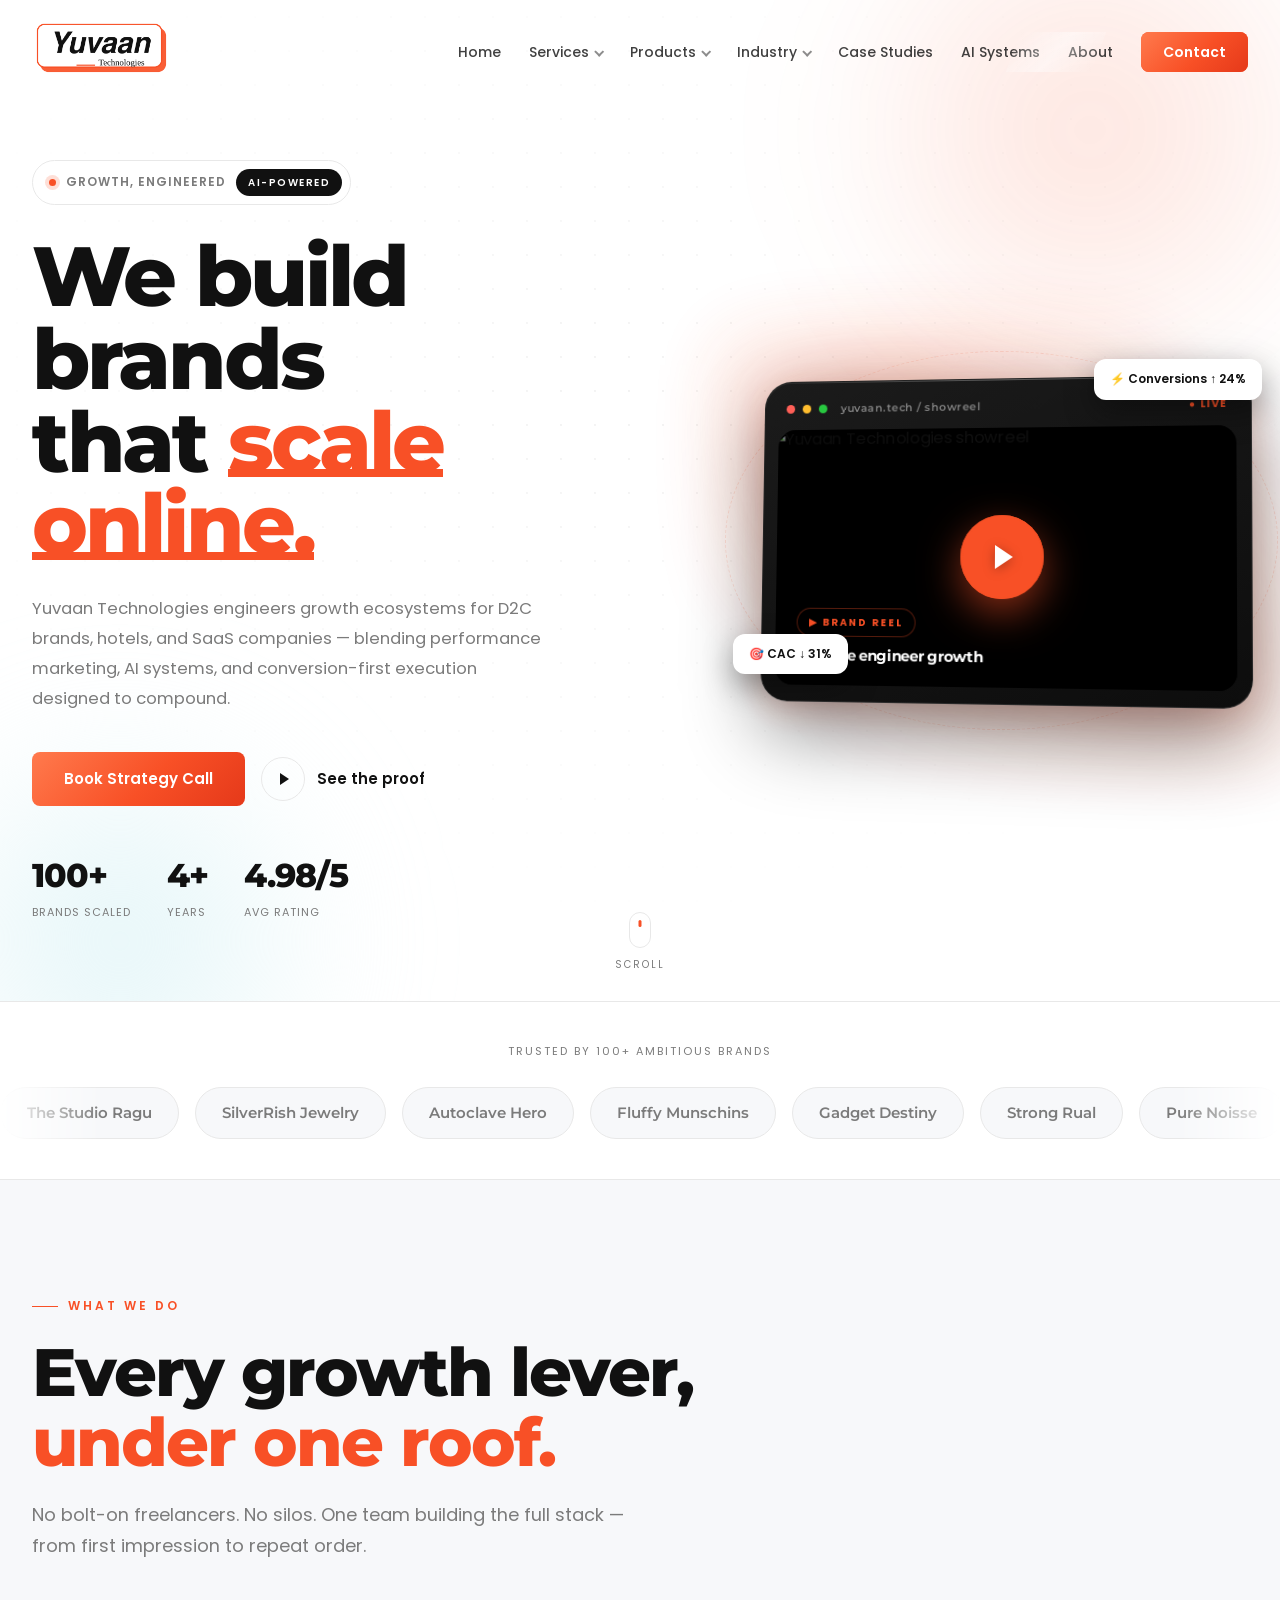
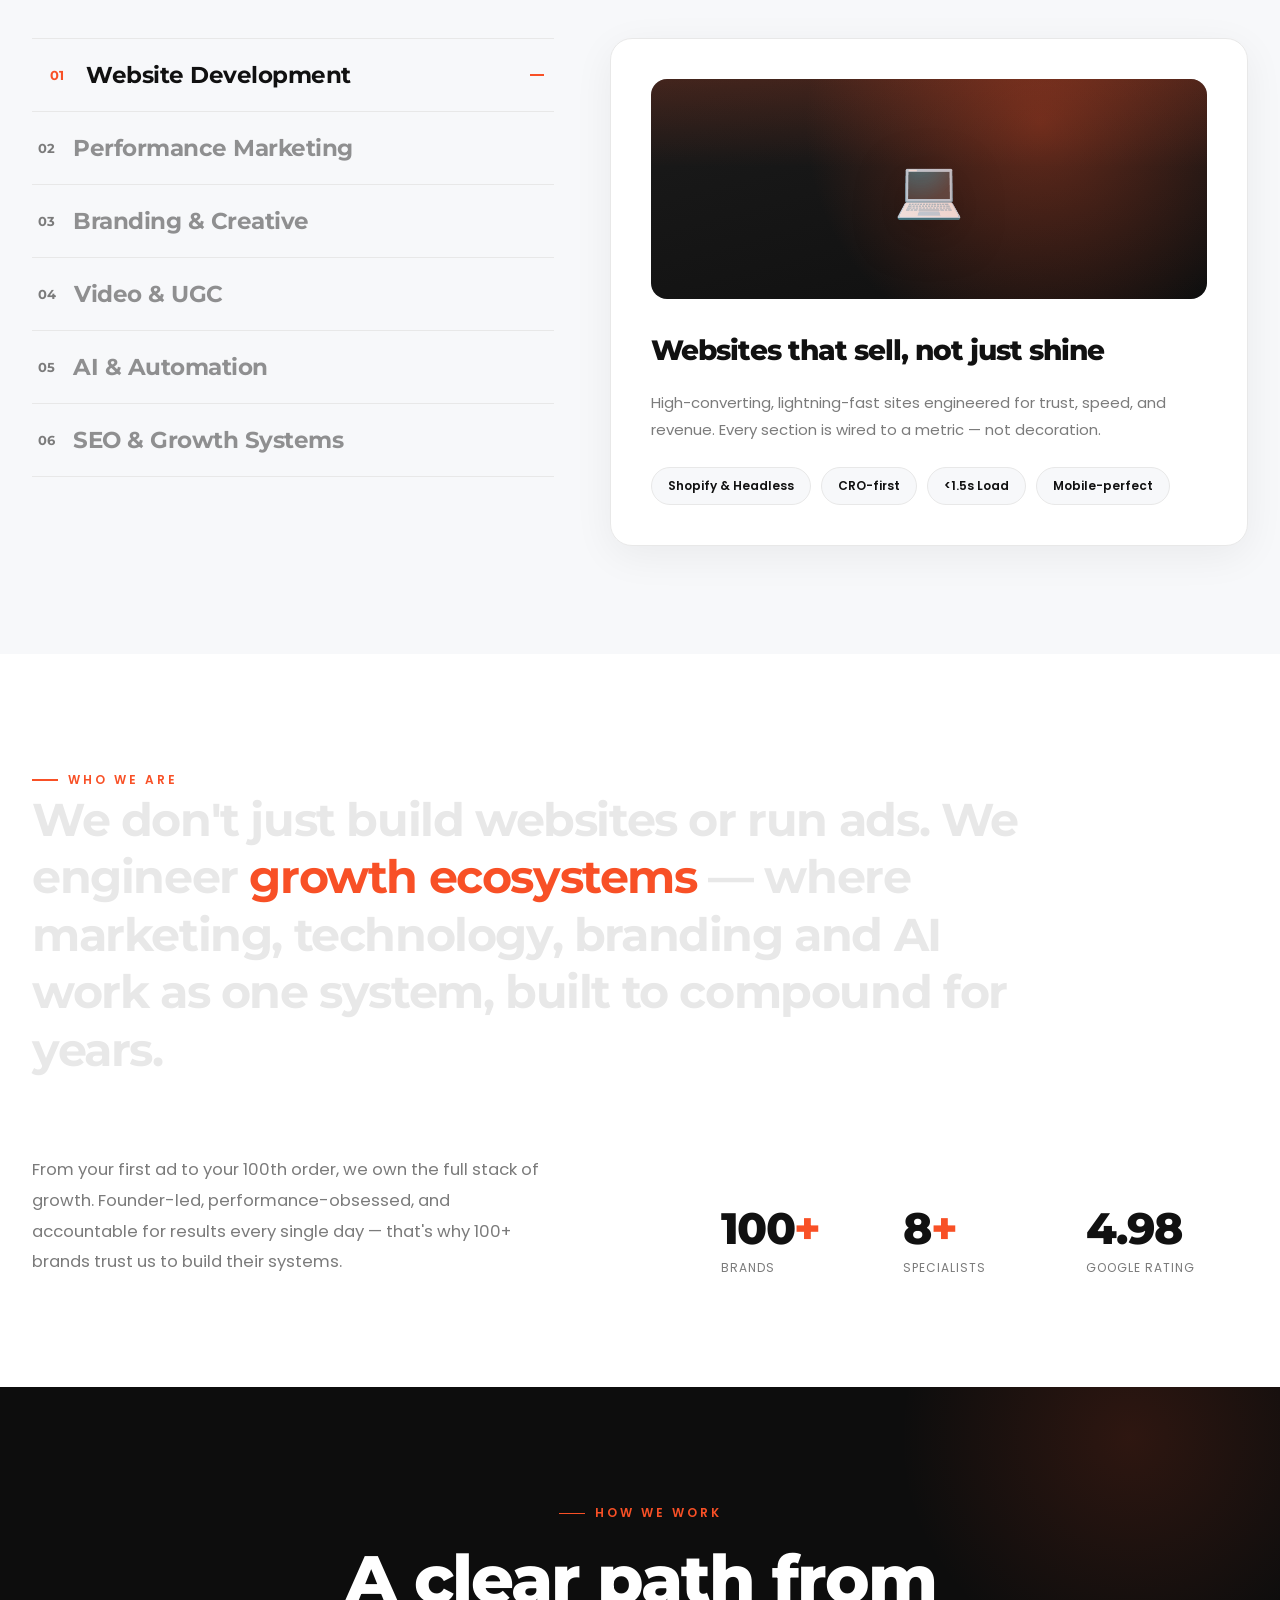
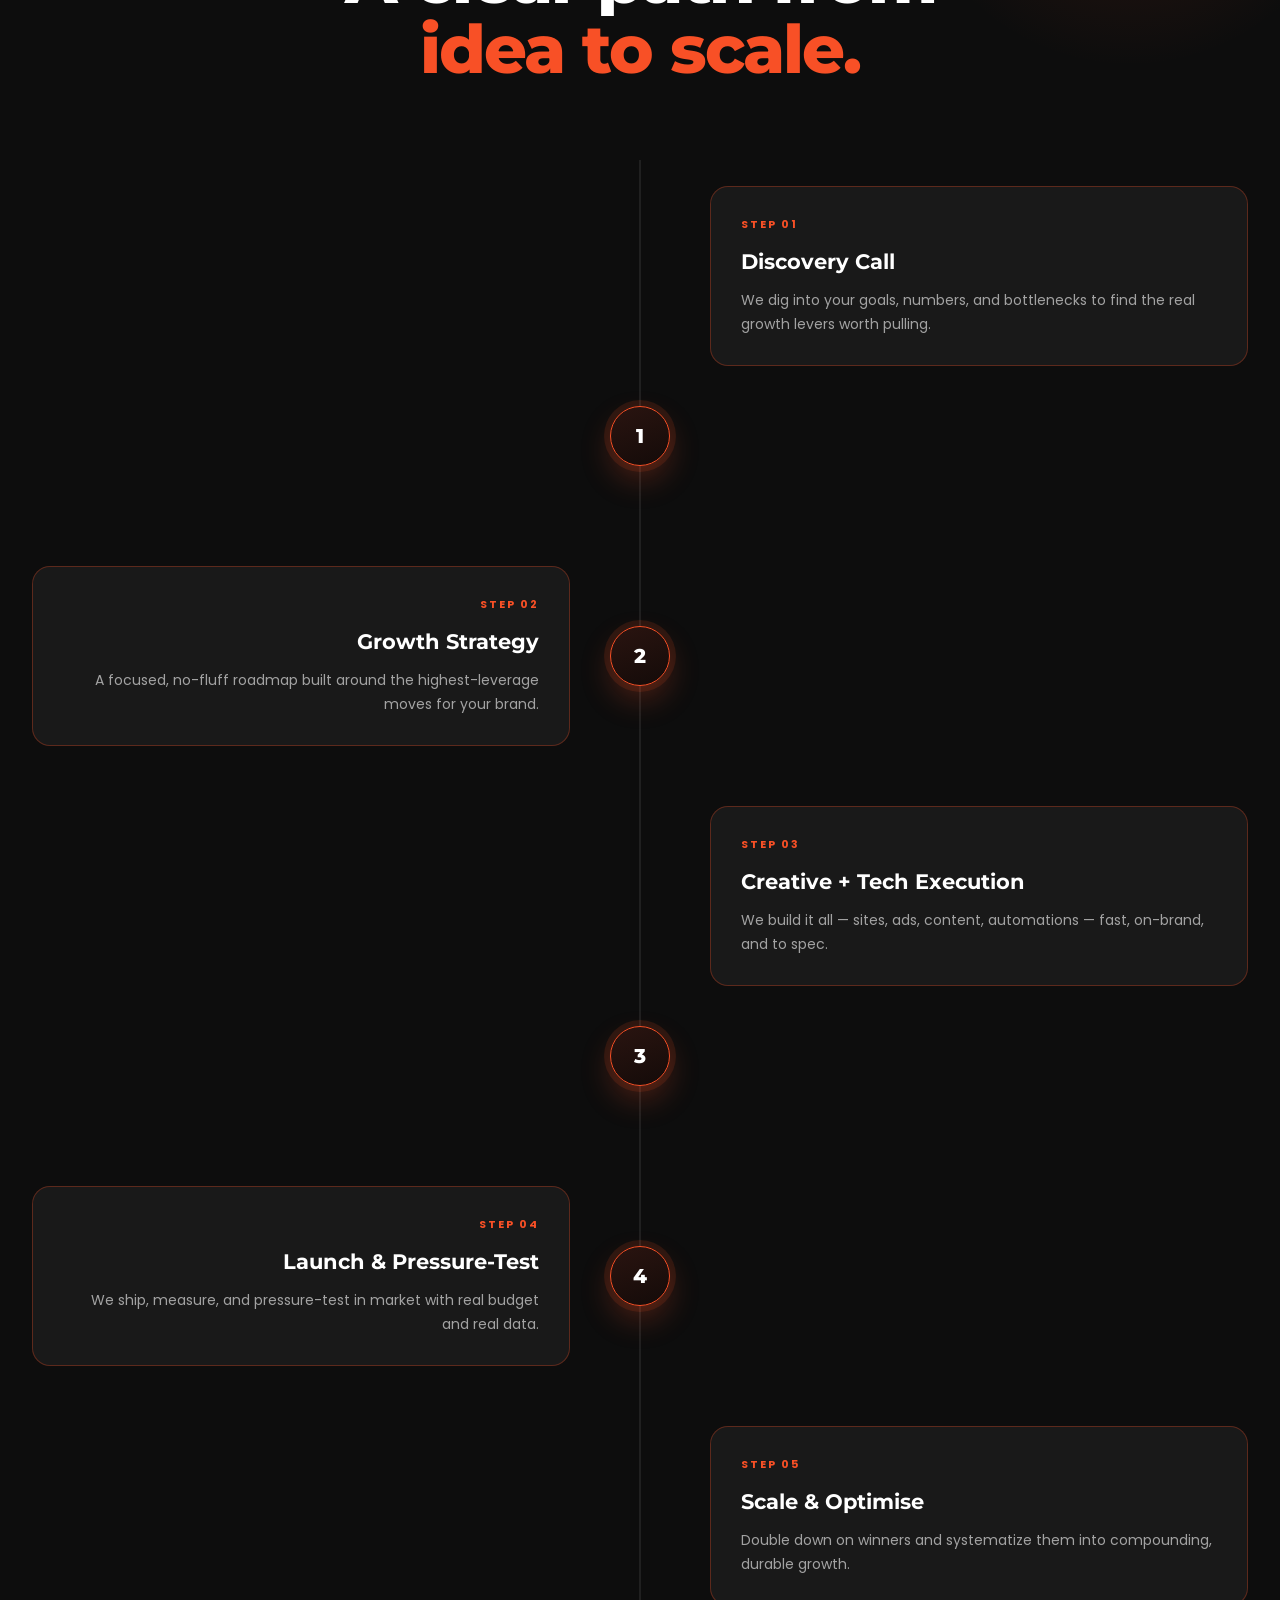
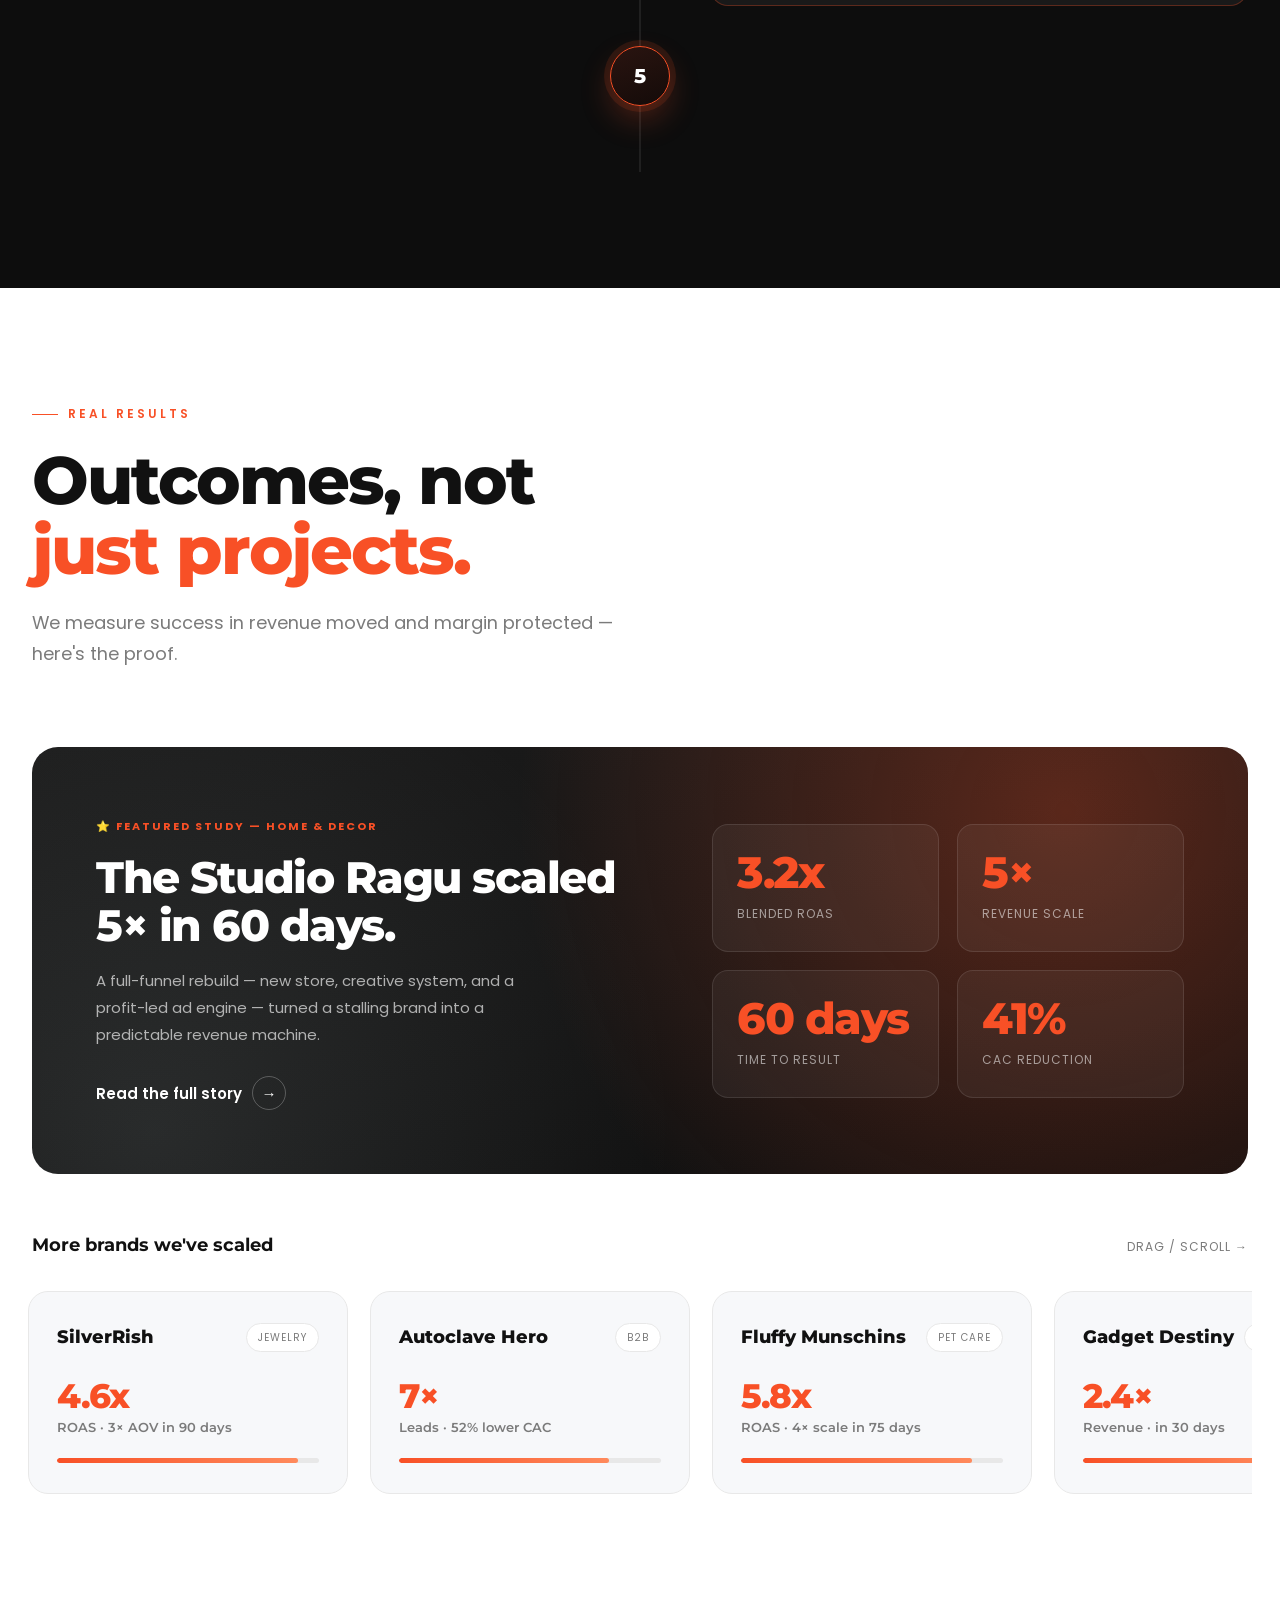
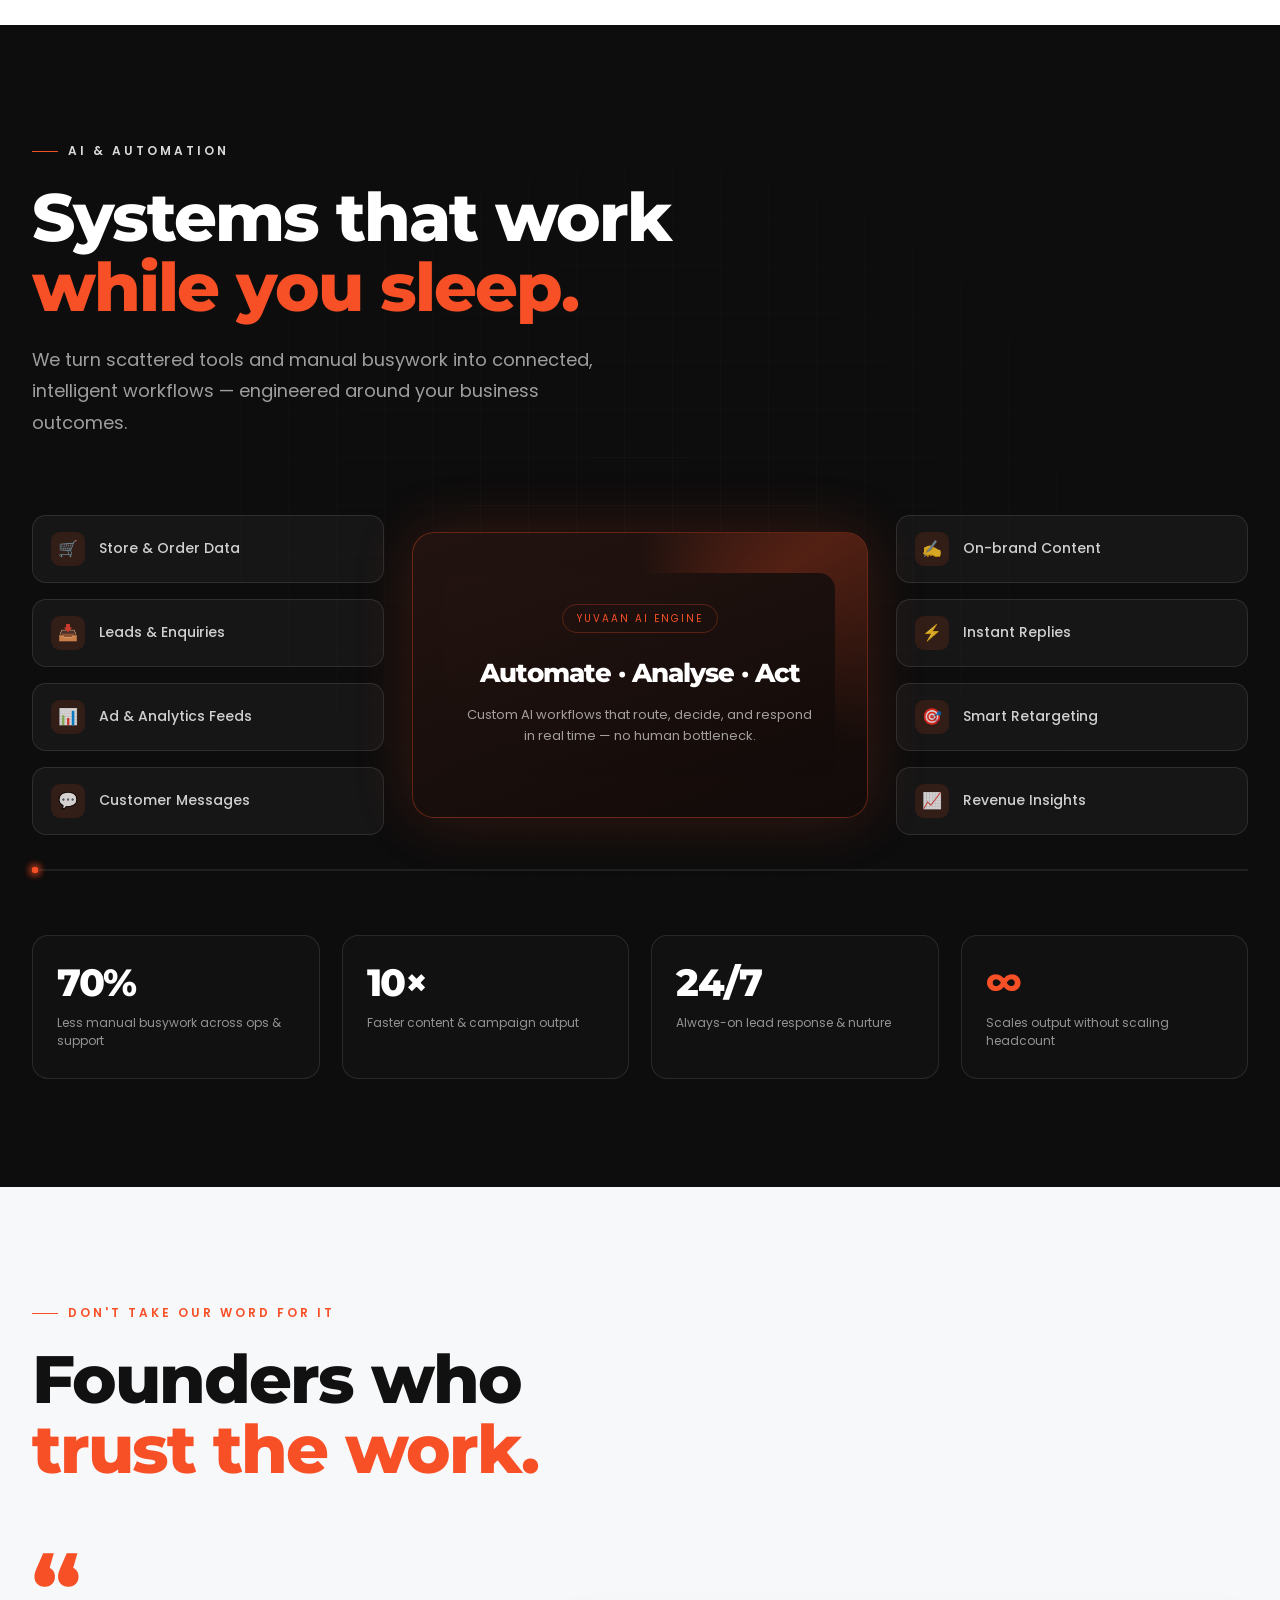
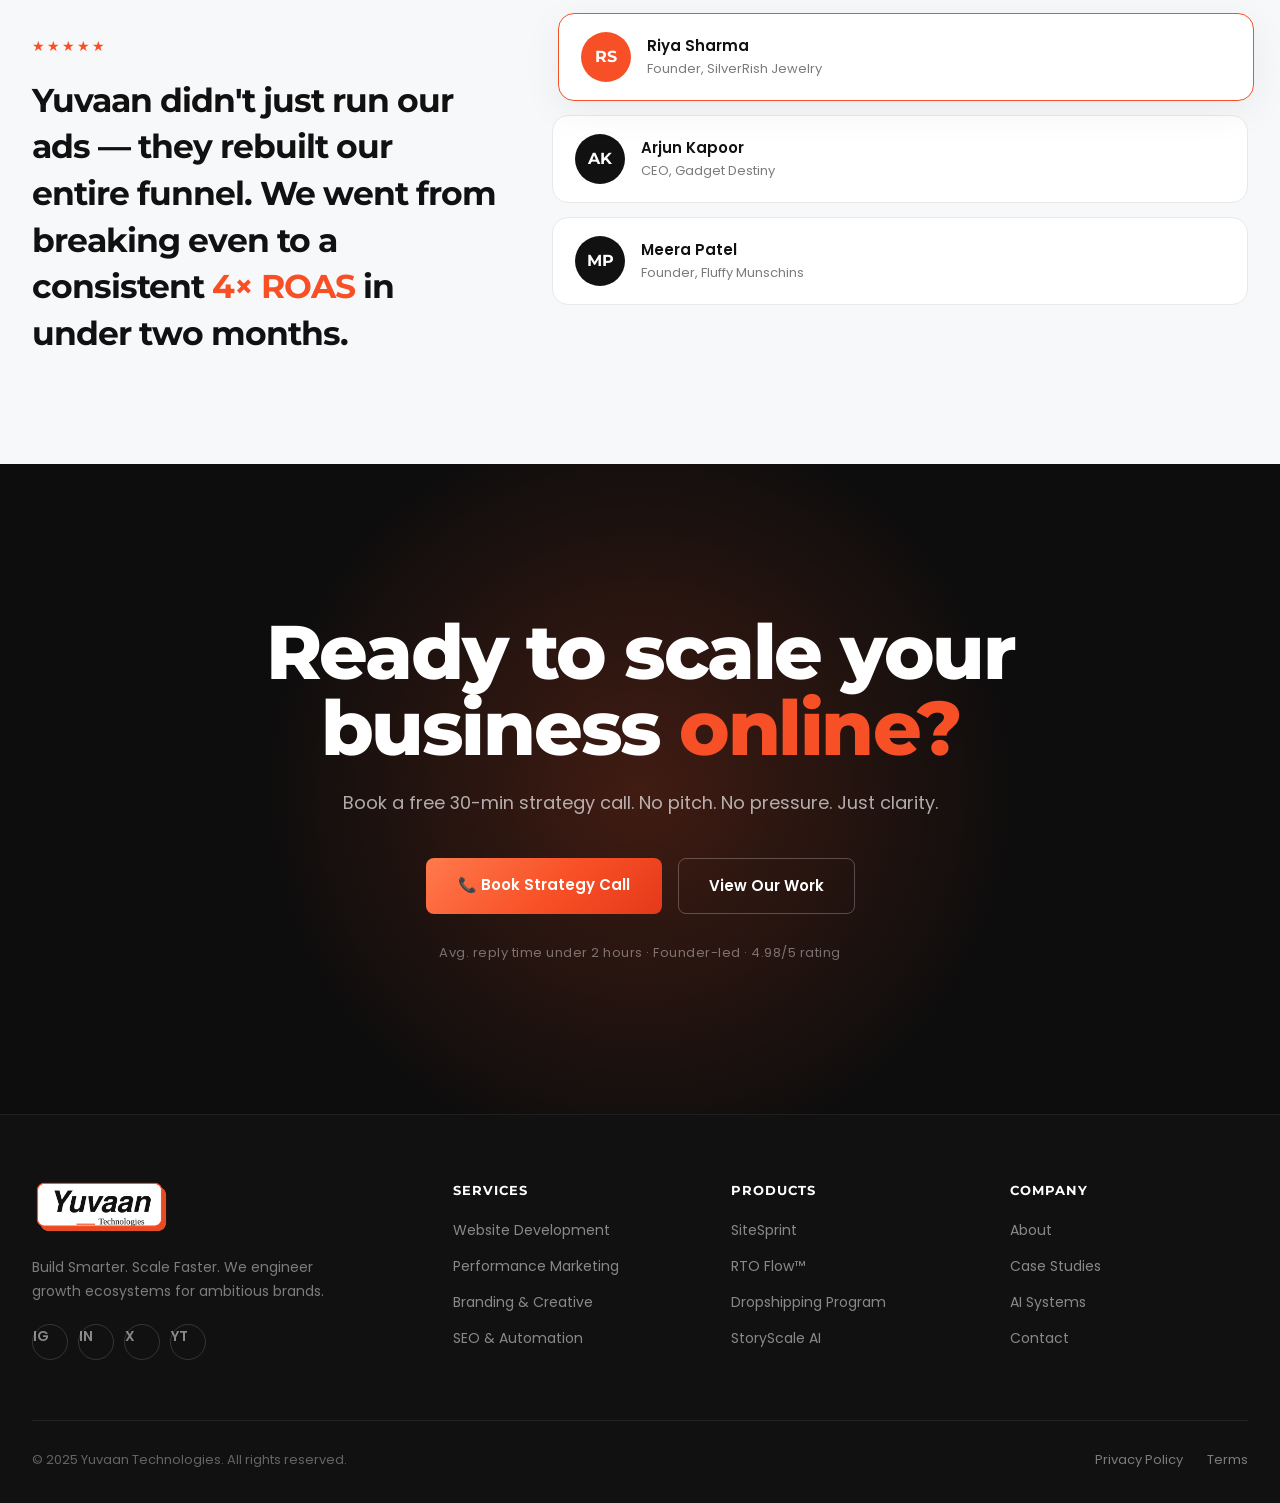
==== commit 31789922: "Merge dd909d40c665e8f4514d223465cc5414cdee099b into 9920de0beacb33dac4fb1884c64efaf1c70a00cc" ====
--- a/index.html
+++ b/index.html
@@ -5,15 +5,21 @@
   <meta name="viewport" content="width=device-width, initial-scale=1.0"/>
   <title>Yuvaan Technologies — Build Smarter. Scale Faster.</title>
   <meta name="description" content="Yuvaan Technologies helps D2C brands, SaaS products, and hospitality businesses grow with AI-powered marketing, tech execution, and conversion-focused strategies."/>
-  <link href="https://fonts.googleapis.com/css2?family=Montserrat:wght@400;600;700;800&family=Poppins:wght@300;400;500&display=swap" rel="stylesheet"/>
+  <link href="https://fonts.googleapis.com/css2?family=Montserrat:ital,wght@0,400;0,600;0,700;0,800;1,700;1,800&family=Poppins:wght@300;400;500&display=swap" rel="stylesheet"/>
   <link rel="stylesheet" href="css/style.css"/>
+  <link rel="stylesheet" href="css/redesign.css"/>
 </head>
 <body>
 
-  <!-- NAV -->
+  <!-- Scroll progress + custom cursor -->
+  <div class="scroll-progress" id="scrollProgress"></div>
+  <div class="cursor-ring" id="cursorRing" aria-hidden="true"></div>
+  <div class="cursor-dot" id="cursorDot" aria-hidden="true"></div>
+
+  <!-- NAV (shared) -->
   <nav class="nav" id="navbar">
-    <div class="container nav-inner">
-      <a href="#" class="logo">Yuvaan<span>.</span></a>
+    <div class="container-x nav-inner">
+      <a href="#home" aria-label="Yuvaan Technologies — Home"><img src="assets/logo.png" alt="Yuvaan Technologies" style="height: 55px; width: auto;" /></a>
       <ul class="nav-links" id="navLinks">
         <li><a href="#home">Home</a></li>
 
@@ -58,7 +64,7 @@
         </li>
 
         <li><a href="#case-studies">Case Studies</a></li>
-        <li><a href="#blog">Blog</a></li>
+        <li><a href="#ai">AI Systems</a></li>
         <li><a href="#about">About</a></li>
         <li><a href="#contact" class="btn-nav">Contact</a></li>
       </ul>
@@ -68,84 +74,104 @@
     </div>
   </nav>
 
-  <!-- SECTION 1 — HERO -->
-  <section class="hero" id="home">
-    <div class="container hero-grid">
-      <div class="hero-left">
-        <div class="hero-tag">Website · Ads · Branding · More</div>
-        <h1 class="hero-heading">We Build Brands That<br/><span class="accent-italic">Scale Online.</span></h1>
-        <p class="hero-sub">Yuvaan Technologies helps D2C brands, hotels, and SaaS companies grow through performance marketing, AI-powered systems, and conversion-first digital execution — engineered to compound.</p>
-        <div class="hero-cta">
-          <a href="#contact" class="btn-primary">Book Strategy Call</a>
-          <a href="#case-studies" class="btn-outline">View Case Studies</a>
-        </div>
-        <div class="hero-stats">
-          <div class="stat"><span class="stat-num">100+</span><span class="stat-label">Brands</span></div>
-          <div class="stat-divider"></div>
-          <div class="stat"><span class="stat-num">4+</span><span class="stat-label">Years</span></div>
-          <div class="stat-divider"></div>
-          <div class="stat"><span class="stat-num">8+</span><span class="stat-label">Team Members</span></div>
-          <div class="stat-divider"></div>
-          <div class="stat"><span class="stat-num">4.98/5</span><span class="stat-label">Rating</span></div>
-        </div>
-      </div>
-
-      <div class="hero-right">
-        <div class="dash-card">
-          <div class="dash-top">
-            <div class="dash-title">
-              <span class="dash-dot"></span>
-              Growth Overview
+  <!-- ======================================================
+       HERO
+       ====================================================== -->
+  <section class="hero-x" id="home">
+    <div class="mesh"></div>
+    <div class="grid-overlay"></div>
+
+    <div class="container-x hero-x-inner">
+      <div class="hero-copy">
+        <div class="hero-tagline" data-reveal>
+          <span class="dot"></span>
+          Growth, engineered
+          <span class="chip">AI-POWERED</span>
+        </div>
+
+        <h1 class="hero-headline">
+          <span class="line-mask"><span class="word">We</span> <span class="word">build</span> <span class="word">brands</span></span>
+          <span class="line-mask"><span class="word">that</span> <span class="word accent">scale</span> <span class="word accent">online.</span></span>
+        </h1>
+
+        <p class="hero-sub" data-reveal>
+          Yuvaan Technologies engineers growth ecosystems for D2C brands, hotels, and
+          SaaS companies — blending performance marketing, AI systems, and
+          conversion-first execution designed to compound.
+        </p>
+
+        <div class="hero-cta" data-reveal>
+          <a href="#contact" class="btn-primary magnetic" data-cursor>Book Strategy Call</a>
+          <a href="#case-studies" class="btn-ghost magnetic" data-cursor>
+            <span class="play" aria-hidden="true"></span>
+            See the proof
+          </a>
+        </div>
+
+        <div class="hero-stats" data-stagger>
+          <div class="stat">
+            <span class="stat-num" data-count="100" data-suffix="+">0</span>
+            <span class="stat-label">Brands Scaled</span>
+          </div>
+          <div class="stat">
+            <span class="stat-num" data-count="4" data-suffix="+">0</span>
+            <span class="stat-label">Years</span>
+          </div>
+          <div class="stat">
+            <span class="stat-num" data-count="4.98" data-decimals="2" data-suffix="/5">0</span>
+            <span class="stat-label">Avg Rating</span>
+          </div>
+        </div>
+      </div>
+
+      <!-- Premium video showcase (replaces dashboard graphic) -->
+      <div class="hero-visual" data-parallax="14">
+        <div class="orbit" aria-hidden="true"></div>
+
+        <div class="video-showcase" id="heroVideo" data-yt="csNAZ_7sLao">
+          <div class="vs-glow" aria-hidden="true"></div>
+          <div class="vs-frame">
+            <div class="vs-chrome" aria-hidden="true">
+              <span class="vs-dot r"></span>
+              <span class="vs-dot y"></span>
+              <span class="vs-dot g"></span>
+              <span class="vs-label">yuvaan.tech / showreel</span>
+              <span class="vs-live">● LIVE</span>
             </div>
-            <div class="dash-period">Last 30 days</div>
-          </div>
-
-          <div class="dash-metrics">
-            <div class="dash-metric">
-              <span class="dm-label">ROAS</span>
-              <span class="dm-value">5.8x</span>
-              <span class="dm-trend up">▲ 38%</span>
+            <div class="vs-stage" id="heroVideoStage">
+              <img class="vs-poster"
+                   src="https://i.ytimg.com/vi/csNAZ_7sLao/maxresdefault.jpg"
+                   onerror="this.onerror=null;this.src='https://i.ytimg.com/vi/csNAZ_7sLao/hqdefault.jpg';"
+                   alt="Yuvaan Technologies showreel"/>
+              <div class="vs-shade" aria-hidden="true"></div>
+              <button class="vs-play" id="heroVideoPlay" type="button" aria-label="Play showreel">
+                <span class="vs-play-ring"></span>
+                <span class="vs-play-ring d2"></span>
+                <span class="vs-play-icon" aria-hidden="true"></span>
+              </button>
+              <div class="vs-caption">
+                <span class="vs-tag">▶ Brand Reel</span>
+                <span class="vs-title">How we engineer growth</span>
+              </div>
             </div>
-            <div class="dash-metric">
-              <span class="dm-label">Revenue</span>
-              <span class="dm-value">₹42.6L</span>
-              <span class="dm-trend up">▲ Revenue ↑</span>
-            </div>
-          </div>
-
-          <div class="dash-chart">
-            <svg viewBox="0 0 320 120" preserveAspectRatio="none" aria-hidden="true">
-              <defs>
-                <linearGradient id="fillGrad" x1="0" y1="0" x2="0" y2="1">
-                  <stop offset="0%" stop-color="#F85026" stop-opacity="0.28"/>
-                  <stop offset="100%" stop-color="#F85026" stop-opacity="0"/>
-                </linearGradient>
-              </defs>
-              <polyline class="chart-area" points="0,95 40,82 80,88 120,60 160,66 200,40 240,46 280,22 320,12 320,120 0,120"/>
-              <polyline class="chart-line" points="0,95 40,82 80,88 120,60 160,66 200,40 240,46 280,22 320,12"/>
-              <circle class="chart-pulse" cx="320" cy="12" r="4"/>
-            </svg>
-            <div class="chart-grid"><span></span><span></span><span></span></div>
-          </div>
-
-          <div class="dash-foot">
-            <div class="df-item"><span class="df-num">12.4%</span><span class="df-label">Conv. Rate</span></div>
-            <div class="df-item"><span class="df-num">2.1x</span><span class="df-label">LTV / CAC</span></div>
-            <div class="df-item"><span class="df-num">68%</span><span class="df-label">Retention</span></div>
           </div>
         </div>
         <div class="dash-float dash-float-1">⚡ Conversions ↑ 24%</div>
         <div class="dash-float dash-float-2">🎯 CAC ↓ 31%</div>
       </div>
     </div>
-    <div class="hero-glow"></div>
-  </section>
-
-  <!-- SECTION 2 — MARQUEE CLIENT LOGOS -->
-  <section class="marquee-section">
-    <div class="container">
-      <div class="section-label center">Brands We've Worked With</div>
-    </div>
+
+    <div class="scroll-cue" aria-hidden="true">
+      <span class="mouse"></span>
+      Scroll
+    </div>
+  </section>
+
+  <!-- ======================================================
+       TRUST STRIP
+       ====================================================== -->
+  <section class="trust-strip">
+    <div class="trust-label">Trusted by 100+ ambitious brands</div>
     <div class="marquee">
       <div class="marquee-track">
         <span class="brand-pill">The Studio Ragu</span>
@@ -155,7 +181,6 @@
         <span class="brand-pill">Gadget Destiny</span>
         <span class="brand-pill">Strong Rual</span>
         <span class="brand-pill">Pure Noisse</span>
-        <!-- duplicate for seamless loop -->
         <span class="brand-pill">The Studio Ragu</span>
         <span class="brand-pill">SilverRish Jewelry</span>
         <span class="brand-pill">Autoclave Hero</span>
@@ -167,403 +192,387 @@
     </div>
   </section>
 
-  <!-- SECTION 3 — SERVICES -->
-  <section class="section services" id="services">
-    <div class="container">
-      <div class="section-label">What We Do</div>
-      <h2 class="section-title">Every growth lever,<br/><span class="title-accent">built into one system.</span></h2>
-      <p class="section-intro">Productized growth systems — each engineered to move the one metric that matters: revenue.</p>
-
-      <div class="svc-showcase">
-
-        <article class="svc-card svc-card--flagship">
-          <div class="svc-top">
-            <span class="svc-index">01</span>
-            <span class="svc-outcome">More Conversions</span>
-          </div>
-          <div class="svc-icon">💻</div>
-          <h3 class="svc-title">Website Development</h3>
-          <p class="svc-desc">Fast, high-converting sites engineered to turn clicks into customers — built to sell from day one.</p>
-          <div class="svc-tags">
-            <span>Shopify</span><span>Custom Builds</span><span>CRO</span><span>Speed</span>
-          </div>
-          <a href="#contact" class="svc-link">Start a build <span class="svc-arrow">→</span></a>
-        </article>
-
-        <article class="svc-card">
-          <div class="svc-top">
-            <span class="svc-index">02</span>
-            <span class="svc-outcome">Profitable Spend</span>
-          </div>
-          <div class="svc-icon">📈</div>
-          <h3 class="svc-title">Performance Marketing</h3>
-          <p class="svc-desc">Ad systems that turn spend into predictable, profitable revenue.</p>
-          <div class="svc-tags"><span>Meta</span><span>Google</span><span>Retargeting</span></div>
-          <a href="#contact" class="svc-link">Scale spend <span class="svc-arrow">→</span></a>
-        </article>
-
-        <article class="svc-card">
-          <div class="svc-top">
-            <span class="svc-index">03</span>
-            <span class="svc-outcome">Brand Recall</span>
-          </div>
-          <div class="svc-icon">🎨</div>
-          <h3 class="svc-title">Branding &amp; Creative</h3>
-          <p class="svc-desc">Identities and creative that make you impossible to ignore.</p>
-          <div class="svc-tags"><span>Identity</span><span>Ad Creative</span><span>Decks</span></div>
-          <a href="#contact" class="svc-link">Build a brand <span class="svc-arrow">→</span></a>
-        </article>
-
-        <article class="svc-card">
-          <div class="svc-top">
-            <span class="svc-index">04</span>
-            <span class="svc-outcome">Higher CTR</span>
-          </div>
-          <div class="svc-icon">🎬</div>
-          <h3 class="svc-title">Video Production &amp; UGC</h3>
-          <p class="svc-desc">Thumb-stopping video that converts on every channel.</p>
-          <div class="svc-tags"><span>UGC</span><span>Reels</span><span>Product</span></div>
-          <a href="#contact" class="svc-link">Get creative <span class="svc-arrow">→</span></a>
-        </article>
-
-        <article class="svc-card">
-          <div class="svc-top">
-            <span class="svc-index">05</span>
-            <span class="svc-outcome">Compounding Reach</span>
-          </div>
-          <div class="svc-icon">📱</div>
-          <h3 class="svc-title">Social Media Management</h3>
-          <p class="svc-desc">Always-on content that compounds reach and demand.</p>
-          <div class="svc-tags"><span>Content</span><span>Community</span><span>Strategy</span></div>
-          <a href="#contact" class="svc-link">Grow presence <span class="svc-arrow">→</span></a>
-        </article>
-
-        <article class="svc-card">
-          <div class="svc-top">
-            <span class="svc-index">06</span>
-            <span class="svc-outcome">Inbound On Autopilot</span>
-          </div>
-          <div class="svc-icon">🔍</div>
-          <h3 class="svc-title">SEO &amp; Automation</h3>
-          <p class="svc-desc">Rank and nurture on autopilot with AI-driven systems.</p>
-          <div class="svc-tags"><span>On-Page</span><span>Technical</span><span>CRM</span></div>
-          <a href="#contact" class="svc-link">Automate growth <span class="svc-arrow">→</span></a>
-        </article>
-
-        <article class="svc-card">
-          <div class="svc-top">
-            <span class="svc-index">07</span>
-            <span class="svc-outcome">Scalable Revenue</span>
-          </div>
-          <div class="svc-icon">🛒</div>
-          <h3 class="svc-title">E-commerce Growth Systems</h3>
-          <p class="svc-desc">End-to-end D2C infrastructure built to scale revenue.</p>
-          <div class="svc-tags"><span>Store</span><span>Retention</span><span>Scale</span></div>
-          <a href="#contact" class="svc-link">Scale revenue <span class="svc-arrow">→</span></a>
-        </article>
-
-        <a href="#contact" class="svc-card svc-card--cta">
-          <span class="svc-outcome">Not sure where to start?</span>
-          <h3 class="svc-title">Book a free growth audit</h3>
-          <span class="svc-link">Map your system <span class="svc-arrow">→</span></span>
-        </a>
-
-      </div>
-    </div>
-  </section>
-
-  <!-- SECTION 4 — PRODUCTS -->
-  <section class="section products" id="products">
-    <div class="container">
-      <div class="section-label">Our Products</div>
-      <h2 class="section-title light">Productized growth.<br/>Built for serious operators.</h2>
-      <p class="section-intro light">These are not just services — they are systems. Pre-built. Battle-tested. Working every day.</p>
-      <div class="products-grid">
-
-        <div class="product-card">
-          <div class="product-badge">NEW</div>
-          <h3>SiteSprint</h3>
-          <div class="product-tagline">Website in 24–72 Hours</div>
-          <p>A productized website engine that ships conversion-ready, on-brand sites in days — not months. Built to launch fast and sell from day one.</p>
-          <a href="products.html" class="btn-product">Explore SiteSprint →</a>
-        </div>
-
-        <div class="product-card">
-          <h3>RTO Flow™</h3>
-          <div class="product-tagline">RTO Reduction Engine for D2C</div>
-          <p>Cut return-to-origin losses with automated address intelligence, COD verification, and risk scoring — protecting margin on every order you ship.</p>
-          <a href="products.html" class="btn-product">Explore RTO Flow →</a>
-        </div>
-
-        <div class="product-card">
-          <h3>Dropshipping Growth Program</h3>
-          <div class="product-tagline">Launch &amp; Scale, Done-With-You</div>
-          <p>A complete playbook and execution system to find winners, build stores, and scale paid acquisition — without burning cash on guesswork.</p>
-          <a href="products.html" class="btn-product">Explore Program →</a>
-        </div>
-
-      </div>
-    </div>
-  </section>
-
-  <!-- SECTION 5 — WHY US -->
-  <section class="section why" id="why">
-    <div class="container">
-      <div class="section-label">Why Yuvaan</div>
-      <h2 class="section-title">The agency that outgrew<br/>being an agency.</h2>
-      <p class="section-intro">We don't just advise — we build, execute, and stay accountable for results, every single day.</p>
-      <div class="why-grid">
-
-        <div class="why-card">
-          <h4>Growth-Focused Strategy</h4>
-          <p>Every decision laddered to one metric that matters: profitable, compounding growth.</p>
-        </div>
-        <div class="why-card">
-          <h4>Creative + Tech Combined</h4>
-          <p>Designers and engineers in one room — so brand and performance never fight each other.</p>
-        </div>
-        <div class="why-card">
-          <h4>Storytelling-driven Marketing</h4>
-          <p>Narratives that build demand, not just ads that chase it — so your brand earns attention.</p>
-        </div>
-        <div class="why-card">
-          <h4>Performance-Obsessed</h4>
-          <p>We live in the dashboards. If it doesn't move revenue, it doesn't make the cut.</p>
-        </div>
-        <div class="why-card">
-          <h4>Founder-led Fast Support</h4>
-          <p>Direct access, fast replies, real ownership — you're never lost in an account queue.</p>
-        </div>
-        <div class="why-card">
-          <h4>Long-term Scaling Mindset</h4>
-          <p>We build systems that outlast campaigns — engineered to keep paying off for years.</p>
-        </div>
-
-      </div>
-    </div>
-  </section>
-
-  <!-- SECTION 6 — CASE STUDIES -->
-  <section class="section case-studies" id="case-studies">
-    <div class="container">
-      <div class="section-label">Real Results</div>
-      <h2 class="section-title">Real brands. Real revenue.<br/>Real growth.</h2>
-      <p class="section-intro">The proof is in the numbers — and the brands that trust us to build their systems.</p>
-      <div class="case-grid">
-
-        <div class="case-card">
-          <div class="case-top">
-            <h3>The Studio Ragu</h3>
-            <span class="case-tag">Home &amp; Decor</span>
-          </div>
-          <div class="case-metrics">
-            <div class="cm"><span class="cm-num">3.2x</span><span class="cm-label">ROAS</span></div>
-            <div class="cm"><span class="cm-num">60</span><span class="cm-label">Days</span></div>
-            <div class="cm"><span class="cm-num">5x</span><span class="cm-label">Scale</span></div>
-          </div>
-          <a href="#contact" class="case-link">View Full Study →</a>
-        </div>
-
-        <div class="case-card">
-          <div class="case-top">
-            <h3>SilverRish Jewelry</h3>
-            <span class="case-tag">Jewelry</span>
-          </div>
-          <div class="case-metrics">
-            <div class="cm"><span class="cm-num">4.6x</span><span class="cm-label">ROAS</span></div>
-            <div class="cm"><span class="cm-num">90</span><span class="cm-label">Days</span></div>
-            <div class="cm"><span class="cm-num">3x</span><span class="cm-label">AOV</span></div>
-          </div>
-          <a href="#contact" class="case-link">View Full Study →</a>
-        </div>
-
-        <div class="case-card">
-          <div class="case-top">
-            <h3>Autoclave Hero</h3>
-            <span class="case-tag">B2B Equipment</span>
-          </div>
-          <div class="case-metrics">
-            <div class="cm"><span class="cm-num">7x</span><span class="cm-label">Leads</span></div>
-            <div class="cm"><span class="cm-num">45</span><span class="cm-label">Days</span></div>
-            <div class="cm"><span class="cm-num">52%</span><span class="cm-label">CAC ↓</span></div>
-          </div>
-          <a href="#contact" class="case-link">View Full Study →</a>
-        </div>
-
-        <div class="case-card">
-          <div class="case-top">
-            <h3>Fluffy Munschins</h3>
-            <span class="case-tag">Pet Care</span>
-          </div>
-          <div class="case-metrics">
-            <div class="cm"><span class="cm-num">5.8x</span><span class="cm-label">ROAS</span></div>
-            <div class="cm"><span class="cm-num">75</span><span class="cm-label">Days</span></div>
-            <div class="cm"><span class="cm-num">4x</span><span class="cm-label">Scale</span></div>
-          </div>
-          <a href="#contact" class="case-link">View Full Study →</a>
-        </div>
-
-        <div class="case-card">
-          <div class="case-top">
-            <h3>Gadget Destiny</h3>
-            <span class="case-tag">Electronics</span>
-          </div>
-          <div class="case-metrics">
-            <div class="cm"><span class="cm-num">3.9x</span><span class="cm-label">ROAS</span></div>
-            <div class="cm"><span class="cm-num">30</span><span class="cm-label">Days</span></div>
-            <div class="cm"><span class="cm-num">2.4x</span><span class="cm-label">Revenue</span></div>
-          </div>
-          <a href="#contact" class="case-link">View Full Study →</a>
-        </div>
-
-        <div class="case-card">
-          <div class="case-top">
-            <h3>Strong Rual</h3>
-            <span class="case-tag">Fitness</span>
-          </div>
-          <div class="case-metrics">
-            <div class="cm"><span class="cm-num">6.1x</span><span class="cm-label">ROAS</span></div>
-            <div class="cm"><span class="cm-num">50</span><span class="cm-label">Days</span></div>
-            <div class="cm"><span class="cm-num">5x</span><span class="cm-label">Scale</span></div>
-          </div>
-          <a href="#contact" class="case-link">View Full Study →</a>
-        </div>
-
-      </div>
-      <div class="case-cta">
-        <a href="#contact" class="btn-primary">See All Case Studies →</a>
-      </div>
-    </div>
-  </section>
-
-  <!-- SECTION 7 — PROCESS -->
-  <section class="section process-section" id="process">
-    <div class="container">
-      <div class="section-label">How We Work</div>
-      <div class="process-row">
-        <div class="process-line"></div>
-
-        <div class="proc-step">
-          <div class="proc-num">1</div>
-          <h4>Discovery Call</h4>
-          <p>We dig into your goals, numbers, and bottlenecks to find the real growth levers.</p>
-        </div>
-        <div class="proc-step">
-          <div class="proc-num">2</div>
-          <h4>Growth Strategy</h4>
-          <p>A focused, no-fluff roadmap built around the highest-leverage moves for your brand.</p>
-        </div>
-        <div class="proc-step">
-          <div class="proc-num">3</div>
-          <h4>Creative + Tech Execution</h4>
-          <p>We build it all — sites, ads, content, automations — fast and to spec.</p>
-        </div>
-        <div class="proc-step">
-          <div class="proc-num">4</div>
-          <h4>Launch</h4>
-          <p>We ship, measure, and pressure-test in market with real budget and real data.</p>
-        </div>
-        <div class="proc-step">
-          <div class="proc-num">5</div>
-          <h4>Scale &amp; Optimise</h4>
-          <p>Double down on winners and systematize them into compounding, durable growth.</p>
-        </div>
-
-      </div>
-    </div>
-  </section>
-
-  <!-- SECTION 8 — TESTIMONIALS -->
-  <section class="section testimonials">
-    <div class="container">
-      <div class="section-label">Don't Take Our Word For It</div>
-      <h2 class="section-title">Real brands. Real Reviews.<br/>Real trust.</h2>
-      <div class="testimonial-grid">
-
-        <div class="testimonial-card">
-          <div class="stars">★★★★★</div>
-          <p class="quote">"Yuvaan didn't just run our ads — they rebuilt our entire funnel. We went from breaking even to a consistent 4x ROAS in under two months."</p>
-          <div class="t-person">
-            <div class="t-avatar">RS</div>
-            <div class="t-info">
-              <span class="t-name">Riya Sharma</span>
-              <span class="t-brand">Founder, SilverRish Jewelry</span>
-            </div>
-          </div>
-        </div>
-
-        <div class="testimonial-card">
-          <div class="stars">★★★★★</div>
-          <p class="quote">"The speed is unreal. They shipped our new store in three days and it converted better than the site we'd spent months on. True execution partners."</p>
-          <div class="t-person">
-            <div class="t-avatar">AK</div>
-            <div class="t-info">
-              <span class="t-name">Arjun Kapoor</span>
-              <span class="t-brand">CEO, Gadget Destiny</span>
-            </div>
-          </div>
-        </div>
-
-        <div class="testimonial-card">
-          <div class="stars">★★★★★</div>
-          <p class="quote">"Finally an agency that thinks like a founder. Fast replies, real ownership, and numbers that actually move. They feel like part of our team."</p>
-          <div class="t-person">
-            <div class="t-avatar">MP</div>
-            <div class="t-info">
-              <span class="t-name">Meera Patel</span>
-              <span class="t-brand">Founder, Fluffy Munschins</span>
-            </div>
-          </div>
-        </div>
-
-      </div>
-    </div>
-  </section>
-
-  <!-- SECTION 9 — ABOUT STRIP -->
-  <section class="section about" id="about">
-    <div class="container">
-      <div class="about-grid">
-        <div class="about-left">
-          <div class="section-label">Who We Are</div>
-          <h2>We don't just build websites or run ads. We build <span class="accent-italic">growth ecosystems.</span></h2>
-          <p>Yuvaan Technologies combines marketing, technology, branding, AI automation, and execution into one unified growth system. From your first ad to your 100th order — we build the full stack. Trusted by 100+ DTC brands, hospitality businesses, and SaaS founders.</p>
-          <div class="about-stats">
-            <div class="stat"><span class="stat-num dark">100+</span><span class="stat-label dark">Brands</span></div>
-            <div class="stat-divider dark"></div>
-            <div class="stat"><span class="stat-num dark">8+</span><span class="stat-label dark">Team Members</span></div>
-            <div class="stat-divider dark"></div>
-            <div class="stat"><span class="stat-num dark">4.98/5</span><span class="stat-label dark">Google Rating</span></div>
-          </div>
-          <a href="#contact" class="card-link big">Read Our Story →</a>
-        </div>
-        <div class="about-right">
-          <div class="feature-tag">✅ Founder-led, Fast Support</div>
-          <div class="feature-tag">✅ Strong Build, Repeatable Systems</div>
-          <div class="feature-tag">✅ 100+ Brands Trust Our Process</div>
-        </div>
-      </div>
-    </div>
-  </section>
-
-  <!-- SECTION 10 — FINAL CTA BANNER -->
-  <section class="cta-banner" id="contact">
-    <div class="container cta-inner">
-      <h2>Ready to scale your business <span class="accent-italic">online?</span></h2>
+  <!-- ======================================================
+       SERVICES — INTERACTIVE SHOWCASE
+       ====================================================== -->
+  <section class="svc" id="services">
+    <div class="container-x">
+      <header class="sec-head" data-reveal>
+        <span class="eyebrow">What We Do</span>
+        <h2 class="display">Every growth lever,<br/><span class="accent">under one roof.</span></h2>
+        <p class="lead">No bolt-on freelancers. No silos. One team building the full stack —
+        from first impression to repeat order.</p>
+      </header>
+
+      <div class="svc-stage" data-reveal>
+        <div class="svc-nav" id="svcNav">
+          <button class="svc-item active" data-svc="0">
+            <span class="svc-idx">01</span><span class="svc-name">Website Development</span><span class="svc-plus" aria-hidden="true"></span>
+          </button>
+          <button class="svc-item" data-svc="1">
+            <span class="svc-idx">02</span><span class="svc-name">Performance Marketing</span><span class="svc-plus" aria-hidden="true"></span>
+          </button>
+          <button class="svc-item" data-svc="2">
+            <span class="svc-idx">03</span><span class="svc-name">Branding &amp; Creative</span><span class="svc-plus" aria-hidden="true"></span>
+          </button>
+          <button class="svc-item" data-svc="3">
+            <span class="svc-idx">04</span><span class="svc-name">Video &amp; UGC</span><span class="svc-plus" aria-hidden="true"></span>
+          </button>
+          <button class="svc-item" data-svc="4">
+            <span class="svc-idx">05</span><span class="svc-name">AI &amp; Automation</span><span class="svc-plus" aria-hidden="true"></span>
+          </button>
+          <button class="svc-item" data-svc="5">
+            <span class="svc-idx">06</span><span class="svc-name">SEO &amp; Growth Systems</span><span class="svc-plus" aria-hidden="true"></span>
+          </button>
+        </div>
+
+        <div class="svc-panels" id="svcPanels">
+          <article class="svc-panel active" data-panel="0">
+            <div class="svc-visual"><span class="scan"></span><span class="svc-emoji">💻</span></div>
+            <h3>Websites that sell, not just shine</h3>
+            <p>High-converting, lightning-fast sites engineered for trust, speed, and revenue.
+            Every section is wired to a metric — not decoration.</p>
+            <div class="svc-chips"><span>Shopify &amp; Headless</span><span>CRO-first</span><span>&lt;1.5s Load</span><span>Mobile-perfect</span></div>
+          </article>
+
+          <article class="svc-panel" data-panel="1">
+            <div class="svc-visual"><span class="scan"></span><span class="svc-emoji">📈</span></div>
+            <h3>Ad systems that print profit</h3>
+            <p>Meta &amp; Google funnels that turn spend into predictable, scalable revenue —
+            built on creative testing, not guesswork.</p>
+            <div class="svc-chips"><span>Meta &amp; Google</span><span>Full-funnel</span><span>Creative testing</span><span>Profit-led</span></div>
+          </article>
+
+          <article class="svc-panel" data-panel="2">
+            <div class="svc-visual"><span class="scan"></span><span class="svc-emoji">🎨</span></div>
+            <h3>Brands impossible to ignore</h3>
+            <p>Distinct identities and scroll-stopping creative that build recognition and
+            command premium pricing.</p>
+            <div class="svc-chips"><span>Identity</span><span>Art direction</span><span>Packaging</span><span>Design systems</span></div>
+          </article>
+
+          <article class="svc-panel" data-panel="3">
+            <div class="svc-visual"><span class="scan"></span><span class="svc-emoji">🎬</span></div>
+            <h3>Thumb-stopping video &amp; UGC</h3>
+            <p>Performance creative and brand films engineered to convert across every paid
+            and organic channel.</p>
+            <div class="svc-chips"><span>UGC at scale</span><span>Brand films</span><span>Ad creative</span><span>Reels &amp; Shorts</span></div>
+          </article>
+
+          <article class="svc-panel" data-panel="4">
+            <div class="svc-visual"><span class="scan"></span><span class="svc-emoji">🤖</span></div>
+            <h3>AI systems that do the heavy lifting</h3>
+            <p>Custom automations for content, support, and lead nurture — so your team scales
+            output without scaling headcount.</p>
+            <div class="svc-chips"><span>Content engines</span><span>Lead nurture</span><span>Workflow bots</span><span>Custom GPTs</span></div>
+          </article>
+
+          <article class="svc-panel" data-panel="5">
+            <div class="svc-visual"><span class="scan"></span><span class="svc-emoji">🔍</span></div>
+            <h3>Rank, capture, retain — on autopilot</h3>
+            <p>AI-driven SEO and retention systems that compound traffic and lifetime value
+            month over month.</p>
+            <div class="svc-chips"><span>Technical SEO</span><span>Content ops</span><span>Email/SMS</span><span>Retention</span></div>
+          </article>
+        </div>
+      </div>
+    </div>
+  </section>
+
+  <!-- ======================================================
+       ABOUT — NARRATIVE MANIFESTO
+       ====================================================== -->
+  <section class="about-x" id="about">
+    <div class="container-x">
+      <span class="eyebrow" data-reveal>Who We Are</span>
+      <p class="manifesto" data-words>
+        We don't just build websites or run ads. We engineer
+        <span class="accent">growth ecosystems</span> — where marketing, technology,
+        branding and AI work as one system, built to compound for years.
+      </p>
+
+      <div class="about-foot">
+        <p data-reveal>
+          From your first ad to your 100th order, we own the full stack of growth.
+          Founder-led, performance-obsessed, and accountable for results every single day —
+          that's why 100+ brands trust us to build their systems.
+        </p>
+        <div class="about-metrics" data-stagger>
+          <div class="about-metric">
+            <span class="num"><span data-count="100">0</span><span class="accent">+</span></span>
+            <span class="lbl">Brands</span>
+          </div>
+          <div class="about-metric">
+            <span class="num"><span data-count="8">0</span><span class="accent">+</span></span>
+            <span class="lbl">Specialists</span>
+          </div>
+          <div class="about-metric">
+            <span class="num"><span data-count="4.98" data-decimals="2">0</span></span>
+            <span class="lbl">Google Rating</span>
+          </div>
+        </div>
+      </div>
+    </div>
+  </section>
+
+  <!-- ======================================================
+       PROCESS — VISUAL JOURNEY
+       ====================================================== -->
+  <section class="journey-section" id="process">
+    <div class="container-x">
+      <header class="sec-head center" data-reveal>
+        <span class="eyebrow">How We Work</span>
+        <h2 class="display light">A clear path from<br/><span class="accent">idea to scale.</span></h2>
+      </header>
+
+      <div class="journey" id="journey">
+        <div class="journey-line"><span class="journey-progress" id="journeyProgress"></span></div>
+
+        <div class="journey-step" data-reveal>
+          <div class="journey-card">
+            <span class="step-tag">Step 01</span>
+            <h4>Discovery Call</h4>
+            <p>We dig into your goals, numbers, and bottlenecks to find the real growth levers worth pulling.</p>
+          </div>
+          <div class="journey-node">1</div>
+          <div class="journey-spacer"></div>
+        </div>
+
+        <div class="journey-step" data-reveal>
+          <div class="journey-card">
+            <span class="step-tag">Step 02</span>
+            <h4>Growth Strategy</h4>
+            <p>A focused, no-fluff roadmap built around the highest-leverage moves for your brand.</p>
+          </div>
+          <div class="journey-node">2</div>
+          <div class="journey-spacer"></div>
+        </div>
+
+        <div class="journey-step" data-reveal>
+          <div class="journey-card">
+            <span class="step-tag">Step 03</span>
+            <h4>Creative + Tech Execution</h4>
+            <p>We build it all — sites, ads, content, automations — fast, on-brand, and to spec.</p>
+          </div>
+          <div class="journey-node">3</div>
+          <div class="journey-spacer"></div>
+        </div>
+
+        <div class="journey-step" data-reveal>
+          <div class="journey-card">
+            <span class="step-tag">Step 04</span>
+            <h4>Launch &amp; Pressure-Test</h4>
+            <p>We ship, measure, and pressure-test in market with real budget and real data.</p>
+          </div>
+          <div class="journey-node">4</div>
+          <div class="journey-spacer"></div>
+        </div>
+
+        <div class="journey-step" data-reveal>
+          <div class="journey-card">
+            <span class="step-tag">Step 05</span>
+            <h4>Scale &amp; Optimise</h4>
+            <p>Double down on winners and systematize them into compounding, durable growth.</p>
+          </div>
+          <div class="journey-node">5</div>
+          <div class="journey-spacer"></div>
+        </div>
+      </div>
+    </div>
+  </section>
+
+  <!-- ======================================================
+       CASE STUDIES — IMMERSIVE / OUTCOME-FIRST
+       ====================================================== -->
+  <section class="cases-x" id="case-studies">
+    <div class="container-x">
+      <header class="sec-head" data-reveal>
+        <span class="eyebrow">Real Results</span>
+        <h2 class="display">Outcomes, not<br/><span class="accent">just projects.</span></h2>
+        <p class="lead">We measure success in revenue moved and margin protected — here's the proof.</p>
+      </header>
+
+      <!-- Featured -->
+      <div class="case-feature" data-reveal="scale" data-cursor>
+        <div class="cf-body">
+          <span class="cf-tag">⭐ Featured Study — Home &amp; Decor</span>
+          <h3>The Studio Ragu scaled 5× in 60 days.</h3>
+          <p class="cf-desc">A full-funnel rebuild — new store, creative system, and a profit-led
+          ad engine — turned a stalling brand into a predictable revenue machine.</p>
+          <a href="#contact" class="cf-link">Read the full story <span class="arr">→</span></a>
+        </div>
+        <div class="cf-metrics">
+          <div class="cf-metric"><span class="cf-num" data-count="3.2" data-decimals="1" data-suffix="x">0</span><span class="cf-lbl">Blended ROAS</span></div>
+          <div class="cf-metric"><span class="cf-num" data-count="5" data-suffix="×">0</span><span class="cf-lbl">Revenue Scale</span></div>
+          <div class="cf-metric"><span class="cf-num" data-count="60" data-suffix=" days">0</span><span class="cf-lbl">Time to Result</span></div>
+          <div class="cf-metric"><span class="cf-num" data-count="41" data-suffix="%">0</span><span class="cf-lbl">CAC Reduction</span></div>
+        </div>
+      </div>
+
+      <!-- Rail -->
+      <div class="case-rail-head" data-reveal>
+        <span class="rail-title">More brands we've scaled</span>
+        <span class="rail-hint">Drag / scroll →</span>
+      </div>
+      <div class="case-rail" id="caseRail">
+        <div class="case-tile" style="--fill:92%" data-reveal>
+          <div class="ct-top"><h4>SilverRish</h4><span class="ct-tag">Jewelry</span></div>
+          <div class="ct-outcome"><span data-count="4.6" data-decimals="1" data-suffix="x">0</span><small>ROAS · 3× AOV in 90 days</small></div>
+          <div class="ct-bar"><span></span></div>
+        </div>
+        <div class="case-tile" style="--fill:80%" data-reveal>
+          <div class="ct-top"><h4>Autoclave Hero</h4><span class="ct-tag">B2B</span></div>
+          <div class="ct-outcome"><span data-count="7" data-suffix="×">0</span><small>Leads · 52% lower CAC</small></div>
+          <div class="ct-bar"><span></span></div>
+        </div>
+        <div class="case-tile" style="--fill:88%" data-reveal>
+          <div class="ct-top"><h4>Fluffy Munschins</h4><span class="ct-tag">Pet Care</span></div>
+          <div class="ct-outcome"><span data-count="5.8" data-decimals="1" data-suffix="x">0</span><small>ROAS · 4× scale in 75 days</small></div>
+          <div class="ct-bar"><span></span></div>
+        </div>
+        <div class="case-tile" style="--fill:74%" data-reveal>
+          <div class="ct-top"><h4>Gadget Destiny</h4><span class="ct-tag">Electronics</span></div>
+          <div class="ct-outcome"><span data-count="2.4" data-decimals="1" data-suffix="×">0</span><small>Revenue · in 30 days</small></div>
+          <div class="ct-bar"><span></span></div>
+        </div>
+        <div class="case-tile" style="--fill:90%" data-reveal>
+          <div class="ct-top"><h4>Strong Rual</h4><span class="ct-tag">Fitness</span></div>
+          <div class="ct-outcome"><span data-count="6.1" data-decimals="1" data-suffix="x">0</span><small>ROAS · 5× scale</small></div>
+          <div class="ct-bar"><span></span></div>
+        </div>
+      </div>
+    </div>
+  </section>
+
+  <!-- ======================================================
+       AI & AUTOMATION — FUTURISTIC WORKFLOW
+       ====================================================== -->
+  <section class="ai-x" id="ai">
+    <div class="container-x">
+      <header class="sec-head" data-reveal>
+        <span class="eyebrow light">AI &amp; Automation</span>
+        <h2 class="display light">Systems that work<br/><span class="accent">while you sleep.</span></h2>
+        <p class="lead" style="color:rgba(255,255,255,0.6)">We turn scattered tools and manual busywork into
+        connected, intelligent workflows — engineered around your business outcomes.</p>
+      </header>
+
+      <div class="flow" data-reveal>
+        <!-- Inputs -->
+        <div class="flow-col">
+          <div class="flow-node"><span class="ico">🛒</span> Store &amp; Order Data</div>
+          <div class="flow-node"><span class="ico">📥</span> Leads &amp; Enquiries</div>
+          <div class="flow-node"><span class="ico">📊</span> Ad &amp; Analytics Feeds</div>
+          <div class="flow-node"><span class="ico">💬</span> Customer Messages</div>
+        </div>
+
+        <!-- Engine -->
+        <div class="flow-core">
+          <span class="pulse-ring" aria-hidden="true"></span>
+          <span class="pulse-ring d2" aria-hidden="true"></span>
+          <div class="core-inner">
+            <span class="core-badge">Yuvaan AI Engine</span>
+            <h3>Automate · Analyse · Act</h3>
+            <p>Custom AI workflows that route, decide, and respond in real time — no human bottleneck.</p>
+          </div>
+        </div>
+
+        <!-- Outputs -->
+        <div class="flow-col">
+          <div class="flow-node"><span class="ico">✍️</span> On-brand Content</div>
+          <div class="flow-node"><span class="ico">⚡</span> Instant Replies</div>
+          <div class="flow-node"><span class="ico">🎯</span> Smart Retargeting</div>
+          <div class="flow-node"><span class="ico">📈</span> Revenue Insights</div>
+        </div>
+      </div>
+
+      <!-- animated wires (decorative) -->
+      <div class="flow-wire" style="margin-top:34px" aria-hidden="true">
+        <span style="animation-delay:0s"></span>
+        <span style="animation-delay:0.7s"></span>
+        <span style="animation-delay:1.4s"></span>
+      </div>
+
+      <div class="ai-impact" data-stagger>
+        <div class="ai-stat">
+          <span class="num"><span data-count="70" data-suffix="%">0</span></span>
+          <span class="lbl">Less manual busywork across ops &amp; support</span>
+        </div>
+        <div class="ai-stat">
+          <span class="num"><span data-count="10" data-suffix="×">0</span></span>
+          <span class="lbl">Faster content &amp; campaign output</span>
+        </div>
+        <div class="ai-stat">
+          <span class="num"><span data-count="24" data-suffix="/7">0</span></span>
+          <span class="lbl">Always-on lead response &amp; nurture</span>
+        </div>
+        <div class="ai-stat">
+          <span class="num"><span class="accent">∞</span></span>
+          <span class="lbl">Scales output without scaling headcount</span>
+        </div>
+      </div>
+    </div>
+  </section>
+
+  <!-- ======================================================
+       VOICE — FEATURE TESTIMONIAL
+       ====================================================== -->
+  <section class="voice-x">
+    <div class="container-x">
+      <header class="sec-head" data-reveal>
+        <span class="eyebrow">Don't Take Our Word For It</span>
+        <h2 class="display">Founders who<br/><span class="accent">trust the work.</span></h2>
+      </header>
+
+      <div class="voice-grid">
+        <div class="voice-feature" data-reveal="left">
+          <span class="voice-mark">“</span>
+          <div class="voice-stars">★★★★★</div>
+          <blockquote class="voice-quote" id="voiceQuote">
+            Yuvaan didn't just run our ads — they rebuilt our entire funnel. We went from
+            breaking even to a consistent <span class="accent">4× ROAS</span> in under two months.
+          </blockquote>
+        </div>
+
+        <div class="voice-people" id="voicePeople" data-stagger>
+          <div class="voice-person active" data-quote="Yuvaan didn't just run our ads — they rebuilt our entire funnel. We went from breaking even to a consistent &lt;span class=&quot;accent&quot;&gt;4× ROAS&lt;/span&gt; in under two months.">
+            <div class="voice-avatar">RS</div>
+            <div class="voice-info"><span class="voice-name">Riya Sharma</span><span class="voice-role">Founder, SilverRish Jewelry</span></div>
+          </div>
+          <div class="voice-person" data-quote="The speed is unreal. They shipped our new store in &lt;span class=&quot;accent&quot;&gt;three days&lt;/span&gt; and it converted better than the site we'd spent months on.">
+            <div class="voice-avatar">AK</div>
+            <div class="voice-info"><span class="voice-name">Arjun Kapoor</span><span class="voice-role">CEO, Gadget Destiny</span></div>
+          </div>
+          <div class="voice-person" data-quote="Finally an agency that thinks like a founder. Fast replies, real ownership, and numbers that &lt;span class=&quot;accent&quot;&gt;actually move&lt;/span&gt;. They feel like part of our team.">
+            <div class="voice-avatar">MP</div>
+            <div class="voice-info"><span class="voice-name">Meera Patel</span><span class="voice-role">Founder, Fluffy Munschins</span></div>
+          </div>
+        </div>
+      </div>
+    </div>
+  </section>
+
+  <!-- ======================================================
+       FINAL CTA
+       ====================================================== -->
+  <section class="cta-x" id="contact">
+    <div class="cta-glow" aria-hidden="true"></div>
+    <div class="container-x cta-inner-x" data-reveal>
+      <h2>Ready to scale your<br/>business <span class="accent">online?</span></h2>
       <p>Book a free 30-min strategy call. No pitch. No pressure. Just clarity.</p>
       <div class="cta-buttons">
-        <a href="#contact" class="btn-primary">📞 Book Strategy Call</a>
-        <a href="#case-studies" class="btn-outline">View Our Work</a>
-      </div>
-    </div>
-  </section>
-
-  <!-- FOOTER -->
+        <a href="#contact" class="btn-primary magnetic" data-cursor>📞 Book Strategy Call</a>
+        <a href="#case-studies" class="btn-outline magnetic" data-cursor>View Our Work</a>
+      </div>
+      <div class="cta-fine">Avg. reply time under 2 hours · Founder-led · 4.98/5 rating</div>
+    </div>
+  </section>
+
+  <!-- FOOTER (shared) -->
   <footer class="footer">
-    <div class="container">
+    <div class="container-x">
       <div class="footer-grid">
         <div class="footer-col footer-brand">
-          <a href="#" class="logo">Yuvaan<span>.</span></a>
+          <a href="#home" aria-label="Yuvaan Technologies — Home"><img src="assets/logo.png" alt="Yuvaan Technologies" style="height: 55px; width: auto;" /></a>
           <p>Build Smarter. Scale Faster. We engineer growth ecosystems for ambitious brands.</p>
           <div class="footer-socials">
             <a href="#" aria-label="Instagram">IG</a>
@@ -590,7 +599,7 @@
           <h5>Company</h5>
           <a href="#about">About</a>
           <a href="#case-studies">Case Studies</a>
-          <a href="#blog">Blog</a>
+          <a href="#ai">AI Systems</a>
           <a href="#contact">Contact</a>
         </div>
       </div>
@@ -605,5 +614,6 @@
   </footer>
 
   <script src="js/main.js"></script>
+  <script src="js/redesign.js"></script>
 </body>
 </html>
--- a/css/style.css
+++ b/css/style.css
@@ -712,193 +712,6 @@
 .card-link:hover { opacity: 0.75; }
 
 .card-link.big { font-size: 15px; display: inline-block; margin-top: 8px; }
-
-/* ---------------------------
-   Services showcase (bento)
-   --------------------------- */
-.section-title .title-accent { color: var(--orange); }
-
-.svc-showcase {
-  display: grid;
-  grid-template-columns: repeat(3, 1fr);
-  gap: 20px;
-}
-
-.svc-card {
-  position: relative;
-  display: flex;
-  flex-direction: column;
-  background: var(--white);
-  border: 1px solid var(--border);
-  border-radius: var(--radius);
-  padding: 30px 28px;
-  overflow: hidden;
-  text-decoration: none;
-  transition: transform 0.35s cubic-bezier(0.2,0.7,0.2,1), box-shadow 0.35s, border-color 0.35s;
-}
-
-/* animated top accent line */
-.svc-card::before {
-  content: "";
-  position: absolute;
-  top: 0; left: 0;
-  height: 3px; width: 0;
-  background: linear-gradient(90deg, var(--orange), #ff8a5c);
-  transition: width 0.45s ease;
-}
-.svc-card:hover::before { width: 100%; }
-
-.svc-card:hover {
-  transform: translateY(-6px);
-  box-shadow: var(--shadow-hover);
-  border-color: rgba(248,80,38,0.35);
-}
-
-.svc-top {
-  display: flex;
-  align-items: center;
-  justify-content: space-between;
-  margin-bottom: 22px;
-}
-
-.svc-index {
-  font-family: 'Montserrat', sans-serif;
-  font-size: 13px;
-  font-weight: 700;
-  letter-spacing: 1px;
-  color: rgba(17,17,17,0.22);
-}
-
-.svc-outcome {
-  font-size: 10px;
-  font-weight: 600;
-  letter-spacing: 1.4px;
-  text-transform: uppercase;
-  color: var(--orange);
-  background: rgba(248,80,38,0.08);
-  padding: 5px 11px;
-  border-radius: 100px;
-}
-
-.svc-icon {
-  width: 52px; height: 52px;
-  display: flex;
-  align-items: center;
-  justify-content: center;
-  font-size: 26px;
-  background: var(--light-bg);
-  border: 1px solid var(--border);
-  border-radius: 13px;
-  margin-bottom: 18px;
-  transition: transform 0.35s, background 0.35s, border-color 0.35s;
-}
-.svc-card:hover .svc-icon {
-  transform: translateY(-2px) rotate(-4deg);
-  background: rgba(248,80,38,0.08);
-  border-color: rgba(248,80,38,0.25);
-}
-
-.svc-title {
-  font-family: 'Montserrat', sans-serif;
-  font-size: 19px;
-  font-weight: 700;
-  color: var(--dark);
-  letter-spacing: -0.3px;
-  margin-bottom: 10px;
-}
-
-.svc-desc {
-  font-size: 14px;
-  color: var(--gray);
-  line-height: 1.65;
-  margin-bottom: 20px;
-  flex-grow: 1;
-}
-
-.svc-tags {
-  display: flex;
-  flex-wrap: wrap;
-  gap: 7px;
-  margin-bottom: 22px;
-}
-.svc-tags span {
-  font-size: 11px;
-  font-weight: 600;
-  letter-spacing: 0.3px;
-  color: var(--gray);
-  background: var(--light-bg);
-  border: 1px solid var(--border);
-  padding: 5px 10px;
-  border-radius: 8px;
-}
-
-.svc-link {
-  display: inline-flex;
-  align-items: center;
-  gap: 8px;
-  margin-top: auto;
-  font-size: 13px;
-  font-weight: 600;
-  color: var(--orange);
-  text-decoration: none;
-}
-.svc-arrow { transition: transform 0.3s; }
-.svc-card:hover .svc-arrow { transform: translateX(5px); }
-
-/* Flagship card */
-.svc-card--flagship { grid-column: span 2; }
-.svc-card--flagship::before { width: 100%; }
-.svc-card--flagship::after {
-  content: "";
-  position: absolute;
-  top: -45%; right: -8%;
-  width: 340px; height: 340px;
-  background: radial-gradient(circle, rgba(248,80,38,0.16), transparent 65%);
-  pointer-events: none;
-}
-.svc-card--flagship .svc-icon {
-  width: 60px; height: 60px;
-  font-size: 30px;
-}
-.svc-card--flagship .svc-title {
-  font-size: 27px;
-  margin-bottom: 12px;
-}
-.svc-card--flagship .svc-desc {
-  font-size: 15.5px;
-  line-height: 1.7;
-  max-width: 440px;
-}
-
-/* CTA tile */
-.svc-card--cta {
-  align-items: flex-start;
-  justify-content: center;
-  background: linear-gradient(155deg, rgba(248,80,38,0.07), rgba(248,80,38,0.015));
-  border: 1px dashed rgba(248,80,38,0.45);
-}
-.svc-card--cta::before { display: none; }
-.svc-card--cta .svc-outcome {
-  background: transparent;
-  padding: 0;
-  margin-bottom: 10px;
-}
-.svc-card--cta .svc-title {
-  font-size: 21px;
-  margin-bottom: 16px;
-}
-.svc-card--cta .svc-link { margin-top: 0; }
-
-@media (max-width: 920px) {
-  .svc-showcase { grid-template-columns: repeat(2, 1fr); }
-  .svc-card--flagship { grid-column: span 2; }
-}
-
-@media (max-width: 600px) {
-  .svc-showcase { grid-template-columns: 1fr; gap: 16px; }
-  .svc-card--flagship { grid-column: span 1; }
-  .svc-card--flagship .svc-title { font-size: 23px; }
-}
 
 /* ===========================
    SECTION 4 — PRODUCTS
@@ -2266,3 +2079,215 @@
 @media (max-width: 560px) {
   .outcome-grid.cols-4 { grid-template-columns: 1fr; }
 }
+
+/* =================================================================
+   PREMIUM ENHANCEMENTS — animation, polish & full responsiveness
+   (layered on top; layout & copy unchanged)
+   ================================================================= */
+:root {
+  --ease: cubic-bezier(0.22, 1, 0.36, 1);
+  --ease-out: cubic-bezier(0.16, 1, 0.3, 1);
+  --grad-orange: linear-gradient(135deg, #FF7A4D 0%, #F85026 55%, #E5391A 100%);
+  --glow-orange: 0 14px 40px -10px rgba(248, 80, 38, 0.45);
+  --shadow-soft: 0 18px 50px -22px rgba(17, 17, 17, 0.28);
+}
+
+/* Prevent stray horizontal scroll from glows / floats / transforms */
+html, body { overflow-x: hidden; }
+img, svg, video { max-width: 100%; }
+
+/* Fluid container padding for every device */
+.container {
+  padding-left: clamp(16px, 4vw, 24px);
+  padding-right: clamp(16px, 4vw, 24px);
+}
+
+/* Gentle page-load fade-in */
+body { opacity: 0; animation: pageFade 0.7s var(--ease) forwards; }
+@keyframes pageFade { to { opacity: 1; } }
+
+/* Accessible focus rings */
+a:focus-visible, button:focus-visible {
+  outline: 2px solid var(--orange);
+  outline-offset: 3px;
+  border-radius: 6px;
+}
+
+/* ---- Gradient accent text ---- */
+.accent-italic {
+  background: var(--grad-orange);
+  -webkit-background-clip: text;
+  background-clip: text;
+  -webkit-text-fill-color: transparent;
+  color: transparent;
+}
+
+/* ---- Animated hero glow ---- */
+.hero-glow {
+  animation: glowPulse 9s ease-in-out infinite alternate;
+  will-change: transform, opacity;
+}
+@keyframes glowPulse {
+  from { opacity: 0.65; transform: scale(1); }
+  to   { opacity: 1;    transform: scale(1.18); }
+}
+
+/* ---- Hero entrance choreography ---- */
+.hero-tag    { animation: heroUp 0.7s var(--ease) both; }
+.hero-heading{ animation: heroUp 0.7s var(--ease) both 0.08s; }
+.hero-sub    { animation: heroUp 0.7s var(--ease) both 0.16s; }
+.hero-cta    { animation: heroUp 0.7s var(--ease) both 0.24s; }
+.hero-stats  { animation: heroUp 0.7s var(--ease) both 0.32s; }
+.hero-right  { animation: heroPop 0.9s var(--ease-out) both 0.28s; }
+.page-hero-inner > *,
+.product-hero .hero-left > * { animation: heroUp 0.7s var(--ease) both; }
+@keyframes heroUp { from { opacity: 0; transform: translateY(26px); } to { opacity: 1; transform: none; } }
+@keyframes heroPop { from { opacity: 0; transform: translateY(24px) scale(0.96); } to { opacity: 1; transform: none; } }
+
+/* ---- Hero dashboard: draw the chart line on load ---- */
+.chart-line {
+  stroke-dasharray: 1200;
+  stroke-dashoffset: 1200;
+  animation: drawLine 2.1s var(--ease-out) 0.5s forwards;
+}
+@keyframes drawLine { to { stroke-dashoffset: 0; } }
+
+/* ---- Premium buttons (gradient + shine sweep) ---- */
+.btn-primary, .btn-nav {
+  background-image: var(--grad-orange) !important;
+  position: relative;
+  overflow: hidden;
+}
+.btn-primary::after, .btn-nav::after {
+  content: "";
+  position: absolute;
+  top: 0; left: -120%;
+  width: 80%; height: 100%;
+  background: linear-gradient(120deg, transparent, rgba(255,255,255,0.45), transparent);
+  transform: skewX(-20deg);
+  transition: left 0.6s var(--ease);
+}
+.btn-primary:hover::after, .btn-nav:hover::after { left: 130%; }
+.btn-primary:hover { box-shadow: var(--glow-orange); }
+
+/* ---- Animated nav underline (desktop) ---- */
+@media (min-width: 901px) {
+  .nav-links > li > a:not(.btn-nav) { position: relative; }
+  .nav-links > li > a:not(.btn-nav)::after {
+    content: "";
+    position: absolute;
+    left: 0; right: 100%; bottom: -5px;
+    height: 2px;
+    background: var(--grad-orange);
+    border-radius: 2px;
+    transition: right 0.32s var(--ease);
+  }
+  .nav-links > li > a:not(.btn-nav):hover::after { right: 0; }
+}
+.logo { transition: transform 0.25s var(--ease); display: inline-block; }
+.logo:hover { transform: translateY(-1px) scale(1.03); }
+
+/* ---- Card polish: smoother motion + top accent + icon lift ---- */
+.service-card, .why-card, .case-card, .outcome-tile,
+.testimonial-card, .product-card, .price-card {
+  transition: transform 0.4s var(--ease), box-shadow 0.4s var(--ease), border-color 0.4s var(--ease);
+}
+.service-card { position: relative; overflow: hidden; }
+.service-card::before {
+  content: "";
+  position: absolute;
+  top: 0; left: 0;
+  height: 3px; width: 0;
+  background: var(--grad-orange);
+  transition: width 0.4s var(--ease);
+}
+.service-card:hover::before { width: 100%; }
+.service-icon { transition: transform 0.4s var(--ease); }
+.service-card:hover .service-icon { transform: translateY(-4px) scale(1.08); }
+.case-card:hover, .outcome-tile:hover, .testimonial-card:hover {
+  border-color: rgba(248, 80, 38, 0.4);
+}
+.testimonial-card {
+  transition: transform 0.4s var(--ease), box-shadow 0.4s var(--ease), border-color 0.4s var(--ease);
+}
+.testimonial-card:hover { transform: translateY(-6px); box-shadow: var(--shadow-hover); }
+
+/* ---- Process numbers ---- */
+.proc-num { transition: transform 0.3s var(--ease), box-shadow 0.3s var(--ease); }
+.proc-step:hover .proc-num {
+  transform: scale(1.1);
+  box-shadow: 0 12px 30px rgba(248, 80, 38, 0.45);
+}
+
+/* ---- Marquee pills lift ---- */
+.brand-pill { transition: color 0.25s, border-color 0.25s, transform 0.25s var(--ease), box-shadow 0.25s; }
+.brand-pill:hover { transform: translateY(-3px); box-shadow: var(--shadow-soft); }
+
+/* ---- Subtle depth glow inside dark sections ---- */
+.products, .cta-banner { position: relative; }
+.products::before {
+  content: "";
+  position: absolute;
+  top: -120px; right: -100px;
+  width: 480px; height: 480px;
+  background: radial-gradient(circle, rgba(248,80,38,0.14) 0%, transparent 70%);
+  pointer-events: none;
+}
+.products .container { position: relative; z-index: 1; }
+
+/* ---- Featured price card glow ---- */
+.price-card.featured { box-shadow: 0 24px 60px -18px rgba(248, 80, 38, 0.35); }
+
+/* =========================================================
+   SCROLL REVEAL (driven by js/main.js adding .is-visible)
+   ========================================================= */
+.reveal {
+  opacity: 0;
+  transform: translateY(30px);
+  transition: opacity 0.7s var(--ease), transform 0.7s var(--ease);
+  will-change: opacity, transform;
+}
+.reveal.is-visible { opacity: 1; transform: none; }
+
+/* =========================================================
+   EXTRA RESPONSIVE TIERS — small phones & fine-tuning
+   ========================================================= */
+@media (max-width: 480px) {
+  .hero-cta { flex-direction: column; align-items: stretch; }
+  .hero-cta .btn-primary,
+  .hero-cta .btn-outline { width: 100%; text-align: center; }
+  .hero-stats { gap: 16px; }
+  .stat-num { font-size: 22px; }
+  .cta-buttons { flex-direction: column; }
+  .cta-buttons .btn-primary,
+  .cta-buttons .btn-outline { width: 100%; text-align: center; }
+  .footer-grid { grid-template-columns: 1fr; text-align: center; }
+  .footer-brand { grid-column: auto; }
+  .footer-brand p { margin-left: auto; margin-right: auto; }
+  .footer-socials { justify-content: center; }
+  .footer-bottom { flex-direction: column; text-align: center; }
+  .dash-card { padding: 22px; }
+  .dash-metrics { gap: 10px; }
+}
+
+@media (max-width: 380px) {
+  .container { padding-left: 14px; padding-right: 14px; }
+  .hero-heading { font-size: 31px; letter-spacing: -1px; }
+  .section-title { font-size: 26px; }
+  .dash-metrics { grid-template-columns: 1fr; }
+}
+
+/* =========================================================
+   REDUCED MOTION — respect user preference
+   ========================================================= */
+@media (prefers-reduced-motion: reduce) {
+  *, *::before, *::after {
+    animation-duration: 0.001ms !important;
+    animation-iteration-count: 1 !important;
+    transition-duration: 0.001ms !important;
+    scroll-behavior: auto !important;
+  }
+  .reveal { opacity: 1 !important; transform: none !important; }
+  body { opacity: 1 !important; }
+  .chart-line { stroke-dashoffset: 0 !important; }
+}
--- a/css/redesign.css
+++ b/css/redesign.css
@@ -0,0 +1,1559 @@
+/* ==========================================================================
+   YUVAAN TECHNOLOGIES — HOMEPAGE REDESIGN LAYER
+   Built on top of style.css. Same brand identity (colors + Montserrat/Poppins).
+   This file only restyles the homepage experience; product pages are untouched.
+   ========================================================================== */
+
+:root {
+  /* Brand tokens are inherited from style.css — we only add motion + rhythm. */
+  --orange-soft: rgba(248, 80, 38, 0.10);
+  --orange-line: rgba(248, 80, 38, 0.28);
+  --ink-95: #0d0d0d;
+  --ink-grad: linear-gradient(165deg, #1b1b1b 0%, #0f0f0f 100%);
+
+  --ease-out: cubic-bezier(0.16, 1, 0.3, 1);
+  --ease-in-out: cubic-bezier(0.65, 0, 0.35, 1);
+  --ease-spring: cubic-bezier(0.34, 1.56, 0.64, 1);
+
+  --space-section: clamp(90px, 12vh, 160px);
+  --shadow-soft: 0 10px 40px rgba(0, 0, 0, 0.06);
+  --shadow-lift: 0 30px 80px rgba(0, 0, 0, 0.12);
+}
+
+/* Wider, more editorial canvas */
+.container-x {
+  max-width: 1280px;
+  margin: 0 auto;
+  padding: 0 32px;
+}
+
+@media (max-width: 640px) {
+  .container-x { padding: 0 20px; }
+}
+
+/* ==========================================================================
+   1. GLOBAL MOTION PRIMITIVES
+   ========================================================================== */
+
+/* Scroll progress bar */
+.scroll-progress {
+  position: fixed;
+  top: 0; left: 0;
+  height: 3px;
+  width: 0%;
+  background: linear-gradient(90deg, var(--orange), #ff8a5c);
+  z-index: 300;
+  box-shadow: 0 0 12px rgba(248, 80, 38, 0.5);
+  transition: width 0.05s linear;
+}
+
+/* Reveal-on-scroll */
+[data-reveal] {
+  opacity: 0;
+  transform: translateY(34px);
+  transition: opacity 0.9s var(--ease-out), transform 0.9s var(--ease-out);
+  will-change: opacity, transform;
+}
+[data-reveal].is-in { opacity: 1; transform: none; }
+[data-reveal="left"]  { transform: translateX(-40px); }
+[data-reveal="right"] { transform: translateX(40px); }
+[data-reveal="scale"] { transform: scale(0.94); }
+[data-reveal="left"].is-in,
+[data-reveal="right"].is-in,
+[data-reveal="scale"].is-in { transform: none; }
+
+/* Stagger children */
+[data-stagger] > * {
+  opacity: 0;
+  transform: translateY(28px);
+  transition: opacity 0.8s var(--ease-out), transform 0.8s var(--ease-out);
+}
+[data-stagger].is-in > * { opacity: 1; transform: none; }
+
+/* Custom cursor (desktop, fine-pointer only) */
+.cursor-dot,
+.cursor-ring {
+  position: fixed;
+  top: 0; left: 0;
+  border-radius: 50%;
+  pointer-events: none;
+  z-index: 400;
+  mix-blend-mode: difference;
+  opacity: 0;
+  transition: opacity 0.3s ease;
+}
+.cursor-dot {
+  width: 7px; height: 7px;
+  background: var(--orange);
+  transform: translate(-50%, -50%);
+}
+.cursor-ring {
+  width: 38px; height: 38px;
+  border: 1.5px solid rgba(248, 80, 38, 0.7);
+  transform: translate(-50%, -50%);
+  transition: width 0.25s var(--ease-out), height 0.25s var(--ease-out),
+              opacity 0.3s ease, background 0.25s ease;
+}
+.cursor-ring.is-hover {
+  width: 64px; height: 64px;
+  background: rgba(248, 80, 38, 0.08);
+}
+body.cursor-ready .cursor-dot,
+body.cursor-ready .cursor-ring { opacity: 1; }
+
+@media (hover: none), (pointer: coarse) {
+  .cursor-dot, .cursor-ring { display: none; }
+}
+
+/* Magnetic buttons */
+.magnetic { transition: transform 0.35s var(--ease-out); }
+
+/* ==========================================================================
+   2. SHARED EDITORIAL TYPOGRAPHY (homepage)
+   ========================================================================== */
+
+.eyebrow {
+  display: inline-flex;
+  align-items: center;
+  gap: 10px;
+  font-size: 12px;
+  font-weight: 600;
+  letter-spacing: 3px;
+  text-transform: uppercase;
+  color: var(--orange);
+}
+.eyebrow::before {
+  content: "";
+  width: 26px;
+  height: 1.5px;
+  background: var(--orange);
+  display: inline-block;
+}
+.eyebrow.light { color: rgba(255,255,255,0.85); }
+.eyebrow.light::before { background: var(--orange); }
+
+.display {
+  font-family: 'Montserrat', sans-serif;
+  font-weight: 800;
+  font-size: clamp(34px, 5.2vw, 68px);
+  line-height: 1.04;
+  letter-spacing: -2px;
+  color: var(--dark);
+}
+.display .accent { color: var(--orange); }
+.display .outline {
+  -webkit-text-stroke: 1.5px var(--dark);
+  color: transparent;
+}
+.display.light { color: var(--white); }
+.display.light .outline { -webkit-text-stroke: 1.5px rgba(255,255,255,0.9); }
+
+.sec-head { max-width: 760px; margin-bottom: clamp(48px, 6vw, 80px); }
+.sec-head .eyebrow { margin-bottom: 22px; }
+.sec-head .lead {
+  font-size: clamp(16px, 1.4vw, 19px);
+  color: var(--gray);
+  margin-top: 22px;
+  max-width: 600px;
+  line-height: 1.75;
+}
+.sec-head.center { margin-left: auto; margin-right: auto; text-align: center; }
+.sec-head.center .eyebrow { justify-content: center; }
+.sec-head.center .lead { margin-left: auto; margin-right: auto; }
+
+/* Word-by-word headline reveal */
+.line-mask { overflow: hidden; display: block; }
+.word {
+  display: inline-block;
+  transform: translateY(110%);
+  transition: transform 1s var(--ease-out);
+}
+.is-in .word { transform: none; }
+
+/* ==========================================================================
+   3. HERO
+   ========================================================================== */
+
+.hero-x {
+  position: relative;
+  min-height: 100vh;
+  display: flex;
+  align-items: center;
+  padding: 160px 0 80px;
+  background: var(--white);
+  overflow: hidden;
+}
+
+/* Animated brand-tinted mesh + grain */
+.hero-x .mesh {
+  position: absolute;
+  inset: 0;
+  z-index: 0;
+  pointer-events: none;
+}
+.hero-x .mesh::before,
+.hero-x .mesh::after {
+  content: "";
+  position: absolute;
+  border-radius: 50%;
+  filter: blur(60px);
+}
+.hero-x .mesh::before {
+  width: 620px; height: 620px;
+  top: -180px; right: -120px;
+  background: radial-gradient(circle, rgba(248,80,38,0.16), transparent 65%);
+  animation: heroDrift 14s var(--ease-in-out) infinite alternate;
+}
+.hero-x .mesh::after {
+  width: 520px; height: 520px;
+  bottom: -200px; left: -140px;
+  background: radial-gradient(circle, rgba(223,244,247,0.9), transparent 65%);
+  animation: heroDrift2 18s var(--ease-in-out) infinite alternate;
+}
+@keyframes heroDrift {
+  to { transform: translate(-60px, 60px) scale(1.1); }
+}
+@keyframes heroDrift2 {
+  to { transform: translate(80px, -40px) scale(1.15); }
+}
+
+/* Subtle dotted grid for depth */
+.hero-x .grid-overlay {
+  position: absolute;
+  inset: 0;
+  z-index: 0;
+  background-image: radial-gradient(rgba(17,17,17,0.05) 1px, transparent 1px);
+  background-size: 34px 34px;
+  -webkit-mask-image: radial-gradient(ellipse 80% 70% at 50% 40%, #000 0%, transparent 75%);
+  mask-image: radial-gradient(ellipse 80% 70% at 50% 40%, #000 0%, transparent 75%);
+  pointer-events: none;
+}
+
+.hero-x-inner {
+  position: relative;
+  z-index: 2;
+  display: grid;
+  grid-template-columns: 1.15fr 0.85fr;
+  gap: 56px;
+  align-items: center;
+  width: 100%;
+}
+
+.hero-tagline {
+  display: inline-flex;
+  align-items: center;
+  gap: 10px;
+  background: rgba(255,255,255,0.7);
+  backdrop-filter: blur(8px);
+  border: 1px solid var(--border);
+  border-radius: 100px;
+  padding: 8px 8px 8px 16px;
+  font-size: 12px;
+  font-weight: 600;
+  letter-spacing: 1px;
+  text-transform: uppercase;
+  color: var(--gray);
+  margin-bottom: 30px;
+}
+.hero-tagline .dot {
+  width: 7px; height: 7px; border-radius: 50%;
+  background: var(--orange);
+  box-shadow: 0 0 0 4px rgba(248,80,38,0.18);
+  animation: livePulse 2s ease-in-out infinite;
+}
+.hero-tagline .chip {
+  background: var(--dark);
+  color: var(--white);
+  border-radius: 100px;
+  padding: 5px 12px;
+  font-size: 10px;
+  letter-spacing: 1.5px;
+}
+@keyframes livePulse {
+  0%, 100% { box-shadow: 0 0 0 4px rgba(248,80,38,0.18); }
+  50% { box-shadow: 0 0 0 7px rgba(248,80,38,0.05); }
+}
+
+.hero-x h1 {
+  font-family: 'Montserrat', sans-serif;
+  font-weight: 800;
+  font-size: clamp(44px, 6.6vw, 92px);
+  line-height: 0.98;
+  letter-spacing: -3px;
+  color: var(--dark);
+  margin-bottom: 28px;
+}
+.hero-x h1 .accent { color: var(--orange); position: relative; }
+.hero-x h1 .accent::after {
+  content: "";
+  position: absolute;
+  left: 0; bottom: 0.08em;
+  width: 100%; height: 0.09em;
+  background: var(--orange);
+  transform: scaleX(0);
+  transform-origin: left;
+  animation: underlineGrow 1.1s var(--ease-out) 1.1s forwards;
+}
+@keyframes underlineGrow { to { transform: scaleX(1); } }
+
+.hero-x .hero-sub {
+  font-size: clamp(15px, 1.3vw, 18px);
+  color: var(--gray);
+  max-width: 520px;
+  line-height: 1.8;
+  margin-bottom: 38px;
+}
+
+.hero-x .hero-cta {
+  display: flex;
+  gap: 16px;
+  flex-wrap: wrap;
+  align-items: center;
+  margin-bottom: 54px;
+}
+
+/* Animated play/secondary link */
+.btn-ghost {
+  display: inline-flex;
+  align-items: center;
+  gap: 12px;
+  font-size: 15px;
+  font-weight: 600;
+  color: var(--dark);
+  text-decoration: none;
+}
+.btn-ghost .play {
+  width: 44px; height: 44px;
+  border-radius: 50%;
+  border: 1.5px solid var(--border);
+  display: grid;
+  place-items: center;
+  transition: border-color 0.3s, background 0.3s, transform 0.3s var(--ease-spring);
+}
+.btn-ghost .play::after {
+  content: "";
+  border-left: 9px solid var(--dark);
+  border-top: 6px solid transparent;
+  border-bottom: 6px solid transparent;
+  margin-left: 3px;
+  transition: border-left-color 0.3s;
+}
+.btn-ghost:hover .play {
+  border-color: var(--orange);
+  background: var(--orange);
+  transform: scale(1.08);
+}
+.btn-ghost:hover .play::after { border-left-color: var(--white); }
+
+/* Hero stats — counters */
+.hero-x .hero-stats {
+  display: flex;
+  gap: 36px;
+  flex-wrap: wrap;
+  align-items: center;
+}
+.hero-x .stat .stat-num {
+  font-family: 'Montserrat', sans-serif;
+  font-size: clamp(24px, 2.6vw, 34px);
+  font-weight: 800;
+  color: var(--dark);
+  letter-spacing: -1px;
+  display: block;
+  line-height: 1;
+}
+.hero-x .stat .stat-label {
+  font-size: 11px;
+  text-transform: uppercase;
+  letter-spacing: 1px;
+  color: var(--gray);
+  margin-top: 6px;
+  display: block;
+}
+
+/* Hero visual — layered, parallax */
+.hero-visual {
+  position: relative;
+  perspective: 1200px;
+}
+.hero-visual .orbit {
+  position: absolute;
+  inset: -8% -6%;
+  border: 1px dashed var(--orange-line);
+  border-radius: 50%;
+  opacity: 0.5;
+  animation: spin 40s linear infinite;
+  z-index: 0;
+}
+@keyframes spin { to { transform: rotate(360deg); } }
+
+.hero-visual .dash-float {
+  backdrop-filter: blur(6px);
+}
+
+/* ----- Premium Video Showcase ----- */
+.video-showcase {
+  position: relative;
+  z-index: 2;
+  transform: rotateY(-7deg) rotateX(3deg);
+  transition: transform 0.7s var(--ease-out);
+  animation: cardFloat 7s var(--ease-in-out) infinite;
+  will-change: transform;
+}
+.hero-visual:hover .video-showcase { transform: rotateY(0) rotateX(0); }
+@keyframes cardFloat {
+  0%, 100% { translate: 0 0; }
+  50% { translate: 0 -14px; }
+}
+
+/* Orange brand glow behind the frame */
+.vs-glow {
+  position: absolute;
+  inset: -14% -10%;
+  background:
+    radial-gradient(ellipse at 30% 20%, rgba(248,80,38,0.35), transparent 55%),
+    radial-gradient(ellipse at 75% 85%, rgba(248,80,38,0.20), transparent 60%);
+  filter: blur(40px);
+  z-index: -1;
+  opacity: 0.9;
+  animation: glowDrift 8s var(--ease-in-out) infinite alternate;
+}
+@keyframes glowDrift {
+  to { transform: translate(20px, -10px) scale(1.05); opacity: 1; }
+}
+
+/* The frame itself — feels like a premium media surface */
+.vs-frame {
+  position: relative;
+  background: linear-gradient(160deg, #1b1b1b 0%, #0d0d0d 100%);
+  border: 1px solid rgba(255,255,255,0.08);
+  border-radius: 28px;
+  padding: 14px 14px 16px;
+  box-shadow:
+    0 30px 80px rgba(0,0,0,0.45),
+    0 10px 30px rgba(248,80,38,0.18),
+    inset 0 1px 0 rgba(255,255,255,0.06);
+  overflow: hidden;
+}
+/* subtle glassy sheen along the top */
+.vs-frame::before {
+  content: "";
+  position: absolute;
+  top: 0; left: 0; right: 0;
+  height: 1px;
+  background: linear-gradient(90deg, transparent, rgba(255,255,255,0.25), transparent);
+}
+
+/* Browser-style chrome bar */
+.vs-chrome {
+  display: flex;
+  align-items: center;
+  gap: 8px;
+  padding: 4px 8px 12px;
+  font-size: 11px;
+  color: rgba(255,255,255,0.45);
+}
+.vs-dot {
+  width: 9px; height: 9px;
+  border-radius: 50%;
+  display: inline-block;
+}
+.vs-dot.r { background: #ff5f57; }
+.vs-dot.y { background: #ffbd2e; }
+.vs-dot.g { background: #28c840; }
+.vs-label {
+  margin-left: 6px;
+  font-family: 'Montserrat', sans-serif;
+  font-weight: 600;
+  letter-spacing: 0.5px;
+}
+.vs-live {
+  margin-left: auto;
+  font-size: 10px;
+  font-weight: 700;
+  letter-spacing: 1.5px;
+  color: var(--orange);
+  text-transform: uppercase;
+}
+
+/* Video stage */
+.vs-stage {
+  position: relative;
+  border-radius: 18px;
+  overflow: hidden;
+  aspect-ratio: 16 / 9;
+  background: #000;
+  isolation: isolate;
+}
+.vs-poster,
+.vs-stage iframe,
+.vs-stage video {
+  position: absolute;
+  inset: 0;
+  width: 100%;
+  height: 100%;
+  object-fit: cover;
+  border: 0;
+  display: block;
+  transition: opacity 0.5s var(--ease-out), transform 6s var(--ease-out);
+}
+.vs-poster {
+  transform: scale(1.04);
+  opacity: 1;
+}
+.video-showcase.is-playing .vs-poster,
+.video-showcase.is-playing .vs-shade,
+.video-showcase.is-playing .vs-play,
+.video-showcase.is-playing .vs-caption {
+  opacity: 0;
+  pointer-events: none;
+}
+.video-showcase.is-playing .vs-poster { transform: scale(1.12); }
+
+.vs-shade {
+  position: absolute;
+  inset: 0;
+  background:
+    linear-gradient(180deg, rgba(0,0,0,0.05) 0%, rgba(0,0,0,0.55) 100%),
+    radial-gradient(circle at 50% 50%, transparent 40%, rgba(0,0,0,0.35) 100%);
+  transition: opacity 0.5s var(--ease-out);
+  pointer-events: none;
+}
+
+/* Custom play button */
+.vs-play {
+  position: absolute;
+  top: 50%; left: 50%;
+  transform: translate(-50%, -50%);
+  width: 84px; height: 84px;
+  border-radius: 50%;
+  background: var(--orange);
+  border: none;
+  cursor: pointer;
+  display: grid;
+  place-items: center;
+  z-index: 3;
+  box-shadow: 0 14px 40px rgba(248,80,38,0.55);
+  transition: transform 0.35s var(--ease-spring), box-shadow 0.35s;
+}
+.vs-play:hover {
+  transform: translate(-50%, -50%) scale(1.08);
+  box-shadow: 0 18px 50px rgba(248,80,38,0.75);
+}
+.vs-play:focus-visible {
+  outline: 3px solid rgba(255,255,255,0.85);
+  outline-offset: 4px;
+}
+.vs-play-icon {
+  width: 0; height: 0;
+  border-left: 18px solid #fff;
+  border-top: 12px solid transparent;
+  border-bottom: 12px solid transparent;
+  margin-left: 5px;
+  filter: drop-shadow(0 2px 6px rgba(0,0,0,0.3));
+}
+.vs-play-ring,
+.vs-play-ring.d2 {
+  position: absolute;
+  inset: 0;
+  border-radius: 50%;
+  border: 2px solid var(--orange);
+  opacity: 0.65;
+  animation: playPulse 2.6s ease-out infinite;
+  pointer-events: none;
+}
+.vs-play-ring.d2 { animation-delay: 1.3s; }
+@keyframes playPulse {
+  0%   { transform: scale(1);   opacity: 0.65; }
+  80%  { transform: scale(1.7); opacity: 0;    }
+  100% { transform: scale(1.7); opacity: 0;    }
+}
+
+/* Caption overlay */
+.vs-caption {
+  position: absolute;
+  bottom: 18px; left: 22px;
+  display: flex;
+  flex-direction: column;
+  gap: 6px;
+  z-index: 2;
+  transition: opacity 0.4s var(--ease-out), transform 0.5s var(--ease-out);
+}
+.vs-tag {
+  font-size: 10px;
+  font-weight: 700;
+  letter-spacing: 2px;
+  text-transform: uppercase;
+  color: var(--orange);
+  background: rgba(0,0,0,0.45);
+  backdrop-filter: blur(8px);
+  border: 1px solid rgba(248,80,38,0.35);
+  padding: 5px 12px;
+  border-radius: 100px;
+  align-self: flex-start;
+}
+.vs-title {
+  font-family: 'Montserrat', sans-serif;
+  font-weight: 700;
+  font-size: 15px;
+  color: var(--white);
+  letter-spacing: -0.3px;
+  text-shadow: 0 2px 12px rgba(0,0,0,0.6);
+}
+
+/* Responsive */
+@media (max-width: 980px) {
+  .video-showcase { transform: none; }
+  .vs-play { width: 72px; height: 72px; }
+  .vs-play-icon { border-left-width: 16px; border-top-width: 10px; border-bottom-width: 10px; }
+}
+@media (max-width: 560px) {
+  .vs-frame { border-radius: 22px; padding: 10px 10px 12px; }
+  .vs-stage { border-radius: 14px; }
+  .vs-play { width: 64px; height: 64px; }
+  .vs-caption { bottom: 14px; left: 16px; }
+  .vs-title { font-size: 13px; }
+}
+
+@media (prefers-reduced-motion: reduce) {
+  .video-showcase { animation: none; }
+  .vs-glow { animation: none; }
+  .vs-play-ring, .vs-play-ring.d2 { animation: none; opacity: 0; }
+}
+
+/* Scroll cue */
+.scroll-cue {
+  position: absolute;
+  left: 50%;
+  bottom: 28px;
+  transform: translateX(-50%);
+  z-index: 3;
+  display: flex;
+  flex-direction: column;
+  align-items: center;
+  gap: 8px;
+  font-size: 10px;
+  letter-spacing: 2px;
+  text-transform: uppercase;
+  color: var(--gray);
+}
+.scroll-cue .mouse {
+  width: 22px; height: 36px;
+  border: 1.5px solid var(--border);
+  border-radius: 14px;
+  position: relative;
+}
+.scroll-cue .mouse::after {
+  content: "";
+  position: absolute;
+  top: 7px; left: 50%;
+  width: 3px; height: 7px;
+  background: var(--orange);
+  border-radius: 3px;
+  transform: translateX(-50%);
+  animation: scrollWheel 1.8s ease-in-out infinite;
+}
+@keyframes scrollWheel {
+  0% { opacity: 0; transform: translate(-50%, 0); }
+  40% { opacity: 1; }
+  100% { opacity: 0; transform: translate(-50%, 10px); }
+}
+
+@media (max-width: 980px) {
+  .hero-x-inner { grid-template-columns: 1fr; gap: 64px; }
+  .hero-visual { max-width: 440px; }
+  .hero-visual .dash-card { transform: none; }
+  .scroll-cue { display: none; }
+}
+
+/* ==========================================================================
+   4. MARQUEE (refined trust strip)
+   ========================================================================== */
+.trust-strip {
+  padding: 40px 0;
+  background: var(--white);
+  border-top: 1px solid var(--border);
+  border-bottom: 1px solid var(--border);
+}
+.trust-strip .trust-label {
+  text-align: center;
+  font-size: 11px;
+  letter-spacing: 2px;
+  text-transform: uppercase;
+  color: var(--gray);
+  margin-bottom: 26px;
+}
+
+/* ==========================================================================
+   5. SERVICES — INTERACTIVE SHOWCASE (tabs + sticky preview)
+   ========================================================================== */
+.svc {
+  padding: var(--space-section) 0;
+  background: var(--light-bg);
+  position: relative;
+}
+
+.svc-stage {
+  display: grid;
+  grid-template-columns: 0.9fr 1.1fr;
+  gap: 56px;
+  align-items: start;
+}
+
+/* Left: clickable index list */
+.svc-nav {
+  position: sticky;
+  top: 110px;
+  display: flex;
+  flex-direction: column;
+}
+.svc-item {
+  display: grid;
+  grid-template-columns: auto 1fr auto;
+  align-items: center;
+  gap: 18px;
+  width: 100%;
+  text-align: left;
+  background: none;
+  border: none;
+  border-top: 1px solid var(--border);
+  padding: 22px 6px;
+  cursor: pointer;
+  font-family: inherit;
+  transition: padding 0.4s var(--ease-out);
+}
+.svc-item:last-child { border-bottom: 1px solid var(--border); }
+.svc-idx {
+  font-family: 'Montserrat', sans-serif;
+  font-size: 13px;
+  font-weight: 700;
+  color: var(--gray);
+  transition: color 0.3s;
+}
+.svc-name {
+  font-family: 'Montserrat', sans-serif;
+  font-size: clamp(18px, 1.8vw, 24px);
+  font-weight: 700;
+  color: var(--dark);
+  letter-spacing: -0.5px;
+  opacity: 0.45;
+  transition: opacity 0.3s, transform 0.4s var(--ease-out);
+}
+.svc-plus {
+  width: 22px; height: 22px;
+  position: relative;
+  opacity: 0;
+  transition: opacity 0.3s;
+}
+.svc-plus::before,
+.svc-plus::after {
+  content: "";
+  position: absolute;
+  background: var(--orange);
+  top: 50%; left: 50%;
+  transform: translate(-50%, -50%);
+}
+.svc-plus::before { width: 14px; height: 2px; }
+.svc-plus::after { width: 2px; height: 14px; }
+
+.svc-item:hover .svc-name { opacity: 0.8; }
+.svc-item.active { padding-left: 18px; }
+.svc-item.active .svc-idx { color: var(--orange); }
+.svc-item.active .svc-name { opacity: 1; transform: translateX(4px); }
+.svc-item.active .svc-plus { opacity: 1; }
+.svc-item.active .svc-plus::after { transform: translate(-50%, -50%) rotate(90deg); }
+
+/* Right: panels */
+.svc-panels { position: relative; min-height: 460px; }
+.svc-panel {
+  position: absolute;
+  inset: 0;
+  opacity: 0;
+  visibility: hidden;
+  transform: translateY(24px);
+  transition: opacity 0.6s var(--ease-out), transform 0.6s var(--ease-out), visibility 0.6s;
+  background: var(--white);
+  border: 1px solid var(--border);
+  border-radius: 22px;
+  padding: 40px;
+  box-shadow: var(--shadow-soft);
+  display: flex;
+  flex-direction: column;
+}
+.svc-panel.active {
+  opacity: 1;
+  visibility: visible;
+  transform: none;
+  position: relative;
+}
+.svc-panel .svc-visual {
+  height: 220px;
+  border-radius: 16px;
+  background: var(--ink-grad);
+  margin-bottom: 28px;
+  position: relative;
+  overflow: hidden;
+  display: grid;
+  place-items: center;
+}
+.svc-panel .svc-emoji { font-size: 56px; filter: drop-shadow(0 10px 24px rgba(0,0,0,0.4)); }
+.svc-panel .svc-visual::after {
+  content: "";
+  position: absolute;
+  inset: 0;
+  background: radial-gradient(circle at 70% 20%, rgba(248,80,38,0.35), transparent 55%);
+}
+.svc-panel .svc-visual .scan {
+  position: absolute;
+  left: 0; right: 0; top: 0;
+  height: 40%;
+  background: linear-gradient(180deg, rgba(248,80,38,0.18), transparent);
+  animation: scan 3.5s var(--ease-in-out) infinite;
+}
+@keyframes scan { 0%,100% { transform: translateY(-20%); } 50% { transform: translateY(180%); } }
+
+.svc-panel h3 {
+  font-family: 'Montserrat', sans-serif;
+  font-size: clamp(22px, 2.2vw, 30px);
+  font-weight: 800;
+  letter-spacing: -1px;
+  color: var(--dark);
+  margin-bottom: 14px;
+}
+.svc-panel p {
+  font-size: 15px;
+  color: var(--gray);
+  line-height: 1.8;
+  margin-bottom: 24px;
+}
+.svc-chips { display: flex; flex-wrap: wrap; gap: 10px; margin-top: auto; }
+.svc-chips span {
+  font-size: 12px;
+  font-weight: 600;
+  color: var(--dark);
+  background: var(--light-bg);
+  border: 1px solid var(--border);
+  border-radius: 100px;
+  padding: 8px 16px;
+}
+
+@media (max-width: 900px) {
+  .svc-stage { grid-template-columns: 1fr; gap: 28px; }
+  .svc-nav { position: static; }
+  .svc-panels { min-height: 0; }
+  .svc-panel { padding: 28px; }
+  .svc-panel .svc-visual { height: 170px; }
+}
+
+/* ==========================================================================
+   6. ABOUT — NARRATIVE MANIFESTO
+   ========================================================================== */
+.about-x {
+  padding: var(--space-section) 0;
+  background: var(--white);
+  position: relative;
+  overflow: hidden;
+}
+.manifesto {
+  font-family: 'Montserrat', sans-serif;
+  font-weight: 700;
+  font-size: clamp(26px, 3.6vw, 50px);
+  line-height: 1.25;
+  letter-spacing: -1.4px;
+  color: var(--dark);
+  max-width: 1000px;
+}
+.manifesto .word-r {
+  display: inline-block;
+  color: var(--dark);
+  transition: color 0.4s var(--ease-out);
+}
+.manifesto .accent { color: var(--orange); }
+
+.about-foot {
+  margin-top: clamp(48px, 6vw, 90px);
+  display: grid;
+  grid-template-columns: 1.2fr 1fr;
+  gap: 56px;
+  align-items: end;
+}
+.about-foot p {
+  font-size: clamp(15px, 1.3vw, 17px);
+  color: var(--gray);
+  line-height: 1.85;
+  max-width: 520px;
+}
+.about-metrics {
+  display: grid;
+  grid-template-columns: repeat(3, 1fr);
+  gap: 20px;
+}
+.about-metric .num {
+  font-family: 'Montserrat', sans-serif;
+  font-size: clamp(30px, 3.4vw, 46px);
+  font-weight: 800;
+  letter-spacing: -1.5px;
+  color: var(--dark);
+  line-height: 1;
+  display: block;
+}
+.about-metric .num .accent { color: var(--orange); }
+.about-metric .lbl {
+  font-size: 12px;
+  text-transform: uppercase;
+  letter-spacing: 1px;
+  color: var(--gray);
+  margin-top: 8px;
+  display: block;
+}
+
+@media (max-width: 820px) {
+  .about-foot { grid-template-columns: 1fr; gap: 40px; align-items: start; }
+}
+
+/* ==========================================================================
+   7. PROCESS — VERTICAL JOURNEY
+   ========================================================================== */
+.journey-section {
+  padding: var(--space-section) 0;
+  background: var(--ink-95);
+  position: relative;
+  overflow: hidden;
+}
+.journey-section::before {
+  content: "";
+  position: absolute;
+  top: -200px; right: -100px;
+  width: 500px; height: 500px;
+  background: radial-gradient(circle, rgba(248,80,38,0.14), transparent 65%);
+  pointer-events: none;
+}
+.journey-section .eyebrow { color: var(--orange); }
+
+.journey {
+  position: relative;
+  margin-top: 60px;
+  padding-left: 0;
+}
+.journey-line {
+  position: absolute;
+  left: 50%;
+  top: 0; bottom: 0;
+  width: 2px;
+  background: rgba(255,255,255,0.08);
+  transform: translateX(-50%);
+}
+.journey-progress {
+  position: absolute;
+  left: 0; top: 0;
+  width: 100%;
+  height: 0%;
+  background: linear-gradient(180deg, var(--orange), #ff8a5c);
+  box-shadow: 0 0 16px rgba(248,80,38,0.6);
+}
+.journey-step {
+  position: relative;
+  display: grid;
+  grid-template-columns: 1fr auto 1fr;
+  gap: 40px;
+  align-items: center;
+  margin-bottom: 8px;
+  padding: 26px 0;
+}
+.journey-node {
+  width: 60px; height: 60px;
+  border-radius: 50%;
+  background: var(--ink-grad);
+  border: 1px solid rgba(255,255,255,0.12);
+  display: grid;
+  place-items: center;
+  font-family: 'Montserrat', sans-serif;
+  font-weight: 800;
+  font-size: 20px;
+  color: rgba(255,255,255,0.5);
+  z-index: 2;
+  transition: all 0.5s var(--ease-out);
+}
+.journey-step.is-in .journey-node {
+  border-color: var(--orange);
+  color: var(--white);
+  background: linear-gradient(160deg, #2a1410, #140b09);
+  box-shadow: 0 0 0 6px rgba(248,80,38,0.12), 0 14px 30px rgba(248,80,38,0.25);
+}
+.journey-card {
+  background: rgba(255,255,255,0.03);
+  border: 1px solid rgba(255,255,255,0.08);
+  border-radius: 18px;
+  padding: 28px 30px;
+  transition: transform 0.5s var(--ease-out), border-color 0.5s, background 0.5s;
+}
+.journey-step.is-in .journey-card {
+  border-color: rgba(248,80,38,0.3);
+  background: rgba(255,255,255,0.05);
+}
+.journey-card .step-tag {
+  font-size: 11px;
+  letter-spacing: 2px;
+  text-transform: uppercase;
+  color: var(--orange);
+  font-weight: 700;
+  display: block;
+  margin-bottom: 10px;
+}
+.journey-card h4 {
+  font-family: 'Montserrat', sans-serif;
+  font-size: 21px;
+  font-weight: 700;
+  color: var(--white);
+  margin-bottom: 10px;
+}
+.journey-card p {
+  font-size: 14px;
+  color: rgba(255,255,255,0.6);
+  line-height: 1.7;
+}
+/* Alternate sides */
+.journey-step:nth-child(even) .journey-card { grid-column: 3; text-align: left; }
+.journey-step:nth-child(odd) > .journey-card { grid-column: 1; text-align: right; }
+.journey-step:nth-child(odd) .journey-spacer { grid-column: 3; }
+.journey-step:nth-child(even) .journey-spacer { grid-column: 1; }
+.journey-node { grid-column: 2; }
+
+@media (max-width: 760px) {
+  .journey-line { left: 26px; }
+  .journey-progress { box-shadow: 0 0 12px rgba(248,80,38,0.6); }
+  .journey-step {
+    grid-template-columns: 52px 1fr;
+    gap: 22px;
+    text-align: left !important;
+  }
+  .journey-node { grid-column: 1 !important; width: 52px; height: 52px; font-size: 17px; }
+  .journey-step .journey-card { grid-column: 2 !important; text-align: left !important; }
+  .journey-spacer { display: none; }
+}
+
+/* ==========================================================================
+   8. CASE STUDIES — IMMERSIVE / OUTCOME-FIRST
+   ========================================================================== */
+.cases-x {
+  padding: var(--space-section) 0;
+  background: var(--white);
+}
+
+/* Featured case */
+.case-feature {
+  position: relative;
+  border-radius: 26px;
+  overflow: hidden;
+  background: var(--ink-grad);
+  padding: clamp(40px, 5vw, 72px);
+  margin-bottom: 28px;
+  display: grid;
+  grid-template-columns: 1.2fr 1fr;
+  gap: 50px;
+  align-items: center;
+}
+.case-feature::before {
+  content: "";
+  position: absolute;
+  inset: 0;
+  background:
+    radial-gradient(circle at 85% 15%, rgba(248,80,38,0.30), transparent 50%),
+    radial-gradient(circle at 10% 90%, rgba(223,244,247,0.10), transparent 45%);
+  pointer-events: none;
+}
+.case-feature > * { position: relative; z-index: 1; }
+.case-feature .cf-tag {
+  display: inline-flex;
+  align-items: center;
+  gap: 8px;
+  font-size: 11px;
+  letter-spacing: 2px;
+  text-transform: uppercase;
+  color: var(--orange);
+  font-weight: 700;
+  margin-bottom: 18px;
+}
+.case-feature h3 {
+  font-family: 'Montserrat', sans-serif;
+  font-size: clamp(28px, 3.4vw, 44px);
+  font-weight: 800;
+  letter-spacing: -1.5px;
+  color: var(--white);
+  line-height: 1.1;
+  margin-bottom: 18px;
+}
+.case-feature .cf-desc {
+  font-size: 15px;
+  color: rgba(255,255,255,0.65);
+  line-height: 1.8;
+  max-width: 460px;
+  margin-bottom: 28px;
+}
+.case-feature .cf-link {
+  display: inline-flex;
+  align-items: center;
+  gap: 10px;
+  color: var(--white);
+  text-decoration: none;
+  font-weight: 600;
+  font-size: 15px;
+}
+.case-feature .cf-link .arr {
+  width: 34px; height: 34px;
+  border-radius: 50%;
+  border: 1px solid rgba(255,255,255,0.25);
+  display: grid; place-items: center;
+  transition: background 0.3s, transform 0.3s var(--ease-spring), border-color 0.3s;
+}
+.case-feature .cf-link:hover .arr {
+  background: var(--orange);
+  border-color: var(--orange);
+  transform: translateX(4px);
+}
+.cf-metrics {
+  display: grid;
+  grid-template-columns: 1fr 1fr;
+  gap: 18px;
+}
+.cf-metric {
+  background: rgba(255,255,255,0.05);
+  border: 1px solid rgba(255,255,255,0.10);
+  border-radius: 16px;
+  padding: 26px 24px;
+  transition: transform 0.4s var(--ease-out), border-color 0.4s;
+}
+.cf-metric:hover { transform: translateY(-5px); border-color: rgba(248,80,38,0.4); }
+.cf-metric .cf-num {
+  font-family: 'Montserrat', sans-serif;
+  font-size: clamp(30px, 3.4vw, 44px);
+  font-weight: 800;
+  letter-spacing: -1.5px;
+  color: var(--orange);
+  display: block;
+  line-height: 1;
+}
+.cf-metric .cf-lbl {
+  font-size: 12px;
+  text-transform: uppercase;
+  letter-spacing: 1px;
+  color: rgba(255,255,255,0.55);
+  margin-top: 10px;
+  display: block;
+}
+
+/* Horizontal scroll of other studies */
+.case-rail-head {
+  display: flex;
+  justify-content: space-between;
+  align-items: baseline;
+  margin: 56px 0 24px;
+}
+.case-rail-head .rail-title {
+  font-family: 'Montserrat', sans-serif;
+  font-weight: 700;
+  font-size: 18px;
+  color: var(--dark);
+}
+.case-rail-head .rail-hint {
+  font-size: 12px;
+  color: var(--gray);
+  letter-spacing: 1px;
+  text-transform: uppercase;
+}
+.case-rail {
+  display: flex;
+  gap: 22px;
+  overflow-x: auto;
+  scroll-snap-type: x mandatory;
+  padding: 6px 4px 24px;
+  margin: 0 -4px;
+  scrollbar-width: none;
+}
+.case-rail::-webkit-scrollbar { display: none; }
+.case-tile {
+  flex: 0 0 320px;
+  scroll-snap-align: start;
+  background: var(--light-bg);
+  border: 1px solid var(--border);
+  border-radius: 20px;
+  padding: 30px 28px;
+  transition: transform 0.4s var(--ease-out), box-shadow 0.4s, border-color 0.4s;
+}
+.case-tile:hover {
+  transform: translateY(-8px);
+  box-shadow: var(--shadow-lift);
+  border-color: var(--orange-line);
+}
+.case-tile .ct-top {
+  display: flex;
+  justify-content: space-between;
+  align-items: center;
+  margin-bottom: 26px;
+}
+.case-tile h4 {
+  font-family: 'Montserrat', sans-serif;
+  font-size: 18px;
+  font-weight: 800;
+  color: var(--dark);
+}
+.case-tile .ct-tag {
+  font-size: 10px;
+  letter-spacing: 1px;
+  text-transform: uppercase;
+  color: var(--gray);
+  background: var(--white);
+  border: 1px solid var(--border);
+  padding: 5px 11px;
+  border-radius: 100px;
+}
+.case-tile .ct-outcome {
+  font-family: 'Montserrat', sans-serif;
+  font-size: 34px;
+  font-weight: 800;
+  letter-spacing: -1.5px;
+  color: var(--orange);
+  line-height: 1;
+}
+.case-tile .ct-outcome small {
+  font-size: 13px;
+  font-weight: 600;
+  color: var(--gray);
+  letter-spacing: 0;
+  display: block;
+  margin-top: 8px;
+}
+.case-tile .ct-bar {
+  height: 5px;
+  border-radius: 4px;
+  background: var(--border);
+  margin-top: 24px;
+  overflow: hidden;
+}
+.case-tile .ct-bar span {
+  display: block;
+  height: 100%;
+  width: 0;
+  background: linear-gradient(90deg, var(--orange), #ff8a5c);
+  border-radius: 4px;
+  transition: width 1.2s var(--ease-out);
+}
+.case-tile.is-in .ct-bar span { width: var(--fill, 80%); }
+
+@media (max-width: 860px) {
+  .case-feature { grid-template-columns: 1fr; gap: 36px; }
+}
+
+/* ==========================================================================
+   9. AI & AUTOMATION — FUTURISTIC WORKFLOW
+   ========================================================================== */
+.ai-x {
+  padding: var(--space-section) 0;
+  background: var(--ink-95);
+  position: relative;
+  overflow: hidden;
+}
+.ai-x::before {
+  content: "";
+  position: absolute;
+  inset: 0;
+  background-image:
+    linear-gradient(rgba(255,255,255,0.025) 1px, transparent 1px),
+    linear-gradient(90deg, rgba(255,255,255,0.025) 1px, transparent 1px);
+  background-size: 48px 48px;
+  -webkit-mask-image: radial-gradient(ellipse 70% 60% at 50% 40%, #000, transparent 80%);
+  mask-image: radial-gradient(ellipse 70% 60% at 50% 40%, #000, transparent 80%);
+  pointer-events: none;
+}
+.ai-x .container-x { position: relative; z-index: 1; }
+
+/* Flow diagram */
+.flow {
+  margin-top: 56px;
+  display: grid;
+  grid-template-columns: 1fr 1.3fr 1fr;
+  gap: 28px;
+  align-items: center;
+}
+.flow-col { display: flex; flex-direction: column; gap: 16px; }
+.flow-node {
+  background: rgba(255,255,255,0.04);
+  border: 1px solid rgba(255,255,255,0.1);
+  border-radius: 14px;
+  padding: 16px 18px;
+  display: flex;
+  align-items: center;
+  gap: 14px;
+  color: rgba(255,255,255,0.8);
+  font-size: 14px;
+  font-weight: 500;
+  transition: border-color 0.4s, transform 0.4s var(--ease-out), background 0.4s;
+}
+.flow-node:hover {
+  border-color: var(--orange-line);
+  background: rgba(248,80,38,0.06);
+  transform: translateX(4px);
+}
+.flow-node .ico {
+  width: 34px; height: 34px;
+  flex-shrink: 0;
+  border-radius: 9px;
+  background: rgba(248,80,38,0.12);
+  display: grid; place-items: center;
+  font-size: 16px;
+}
+
+/* Central engine */
+.flow-core {
+  position: relative;
+  border-radius: 22px;
+  padding: 40px 32px;
+  background: linear-gradient(160deg, #221310, #120b09);
+  border: 1px solid rgba(248,80,38,0.35);
+  text-align: center;
+  box-shadow: 0 0 60px rgba(248,80,38,0.18);
+  overflow: hidden;
+}
+.flow-core::before {
+  content: "";
+  position: absolute;
+  inset: -50%;
+  background: conic-gradient(from 0deg, transparent, rgba(248,80,38,0.25), transparent 30%);
+  animation: spin 6s linear infinite;
+}
+.flow-core .core-inner {
+  position: relative;
+  z-index: 1;
+  background: linear-gradient(160deg, #221310, #120b09);
+  border-radius: 16px;
+  padding: 30px 22px;
+}
+.flow-core .core-badge {
+  display: inline-block;
+  font-size: 10px;
+  letter-spacing: 2px;
+  text-transform: uppercase;
+  color: var(--orange);
+  border: 1px solid var(--orange-line);
+  border-radius: 100px;
+  padding: 5px 14px;
+  margin-bottom: 18px;
+}
+.flow-core h3 {
+  font-family: 'Montserrat', sans-serif;
+  font-size: 26px;
+  font-weight: 800;
+  color: var(--white);
+  letter-spacing: -1px;
+  margin-bottom: 10px;
+}
+.flow-core p { font-size: 13px; color: rgba(255,255,255,0.6); line-height: 1.6; }
+.flow-core .pulse-ring {
+  position: absolute;
+  top: 50%; left: 50%;
+  width: 30px; height: 30px;
+  border: 1px solid rgba(248,80,38,0.4);
+  border-radius: 50%;
+  transform: translate(-50%, -50%);
+  animation: pulseOut 3s ease-out infinite;
+}
+.flow-core .pulse-ring.d2 { animation-delay: 1.5s; }
+@keyframes pulseOut {
+  0% { width: 30px; height: 30px; opacity: 0.8; }
+  100% { width: 320px; height: 320px; opacity: 0; }
+}
+
+/* Connector dots animation between columns */
+.flow-wire {
+  position: relative;
+  height: 2px;
+  background: rgba(255,255,255,0.08);
+}
+.flow-wire span {
+  position: absolute;
+  top: 50%;
+  width: 6px; height: 6px;
+  border-radius: 50%;
+  background: var(--orange);
+  transform: translateY(-50%);
+  box-shadow: 0 0 8px var(--orange);
+  animation: wireFlow 2.2s linear infinite;
+}
+@keyframes wireFlow {
+  from { left: 0; opacity: 0; }
+  15% { opacity: 1; }
+  85% { opacity: 1; }
+  to { left: 100%; opacity: 0; }
+}
+
+/* Impact metrics under flow */
+.ai-impact {
+  margin-top: 64px;
+  display: grid;
+  grid-template-columns: repeat(4, 1fr);
+  gap: 22px;
+}
+.ai-stat {
+  border: 1px solid rgba(255,255,255,0.1);
+  border-radius: 16px;
+  padding: 28px 24px;
+  background: rgba(255,255,255,0.02);
+  transition: border-color 0.4s, transform 0.4s var(--ease-out);
+}
+.ai-stat:hover { border-color: var(--orange-line); transform: translateY(-5px); }
+.ai-stat .num {
+  font-family: 'Montserrat', sans-serif;
+  font-size: clamp(28px, 3vw, 40px);
+  font-weight: 800;
+  color: var(--white);
+  letter-spacing: -1.5px;
+  display: block;
+  line-height: 1;
+}
+.ai-stat .num .accent { color: var(--orange); }
+.ai-stat .lbl {
+  font-size: 12px;
+  color: rgba(255,255,255,0.55);
+  margin-top: 12px;
+  display: block;
+  line-height: 1.5;
+}
+
+@media (max-width: 900px) {
+  .flow { grid-template-columns: 1fr; gap: 18px; }
+  .flow-core { order: -1; }
+  .ai-impact { grid-template-columns: repeat(2, 1fr); }
+}
+@media (max-width: 520px) {
+  .ai-impact { grid-template-columns: 1fr; }
+}
+
+/* ==========================================================================
+   10. TESTIMONIAL — FEATURE QUOTE
+   ========================================================================== */
+.voice-x {
+  padding: var(--space-section) 0;
+  background: var(--light-bg);
+}
+.voice-grid {
+  display: grid;
+  grid-template-columns: 0.8fr 1.2fr;
+  gap: 56px;
+  align-items: center;
+}
+.voice-quote {
+  font-family: 'Montserrat', sans-serif;
+  font-weight: 700;
+  font-size: clamp(22px, 2.6vw, 34px);
+  line-height: 1.4;
+  letter-spacing: -1px;
+  color: var(--dark);
+}
+.voice-quote .accent { color: var(--orange); }
+.voice-mark {
+  font-family: 'Montserrat', sans-serif;
+  font-size: 90px;
+  font-weight: 800;
+  color: var(--orange);
+  line-height: 0.6;
+  display: block;
+  margin-bottom: 20px;
+}
+.voice-people { display: flex; flex-direction: column; gap: 14px; }
+.voice-person {
+  display: flex;
+  align-items: center;
+  gap: 16px;
+  background: var(--white);
+  border: 1px solid var(--border);
+  border-radius: 16px;
+  padding: 18px 22px;
+  cursor: pointer;
+  transition: border-color 0.3s, transform 0.3s var(--ease-out), box-shadow 0.3s;
+}
+.voice-person:hover, .voice-person.active {
+  border-color: var(--orange);
+  transform: translateX(6px);
+  box-shadow: var(--shadow-soft);
+}
+.voice-avatar {
+  width: 50px; height: 50px;
+  border-radius: 50%;
+  background: var(--dark);
+  color: var(--white);
+  font-family: 'Montserrat', sans-serif;
+  font-weight: 700;
+  display: grid; place-items: center;
+  flex-shrink: 0;
+}
+.voice-person.active .voice-avatar { background: var(--orange); }
+.voice-info { display: flex; flex-direction: column; }
+.voice-name { font-weight: 600; font-size: 15px; color: var(--dark); }
+.voice-role { font-size: 13px; color: var(--gray); }
+.voice-stars { color: var(--orange); letter-spacing: 2px; font-size: 14px; margin-bottom: 18px; }
+
+@media (max-width: 820px) {
+  .voice-grid { grid-template-columns: 1fr; gap: 40px; }
+}
+
+/* ==========================================================================
+   11. FINAL CTA — DRAMATIC
+   ========================================================================== */
+.cta-x {
+  position: relative;
+  padding: clamp(90px, 12vw, 150px) 0;
+  background: var(--ink-95);
+  overflow: hidden;
+  text-align: center;
+}
+.cta-x .cta-glow {
+  position: absolute;
+  width: 900px; height: 900px;
+  top: 50%; left: 50%;
+  transform: translate(-50%, -50%);
+  background: radial-gradient(circle, rgba(248,80,38,0.22), transparent 60%);
+  pointer-events: none;
+  animation: ctaPulse 6s var(--ease-in-out) infinite;
+}
+@keyframes ctaPulse {
+  0%, 100% { opacity: 0.7; transform: translate(-50%, -50%) scale(1); }
+  50% { opacity: 1; transform: translate(-50%, -50%) scale(1.08); }
+}
+.cta-x .cta-inner-x { position: relative; z-index: 2; max-width: 820px; margin: 0 auto; }
+.cta-x h2 {
+  font-family: 'Montserrat', sans-serif;
+  font-size: clamp(34px, 6vw, 76px);
+  font-weight: 800;
+  color: var(--white);
+  letter-spacing: -2.5px;
+  line-height: 1.0;
+  margin-bottom: 22px;
+}
+.cta-x h2 .accent { color: var(--orange); }
+.cta-x p {
+  color: rgba(255,255,255,0.65);
+  font-size: clamp(15px, 1.4vw, 19px);
+  margin-bottom: 40px;
+}
+.cta-x .cta-buttons { display: flex; gap: 16px; justify-content: center; flex-wrap: wrap; }
+.cta-x .btn-outline { border-color: rgba(255,255,255,0.25); color: var(--white); }
+.cta-x .btn-outline:hover { border-color: var(--orange); color: var(--orange); }
+.cta-x .cta-fine {
+  margin-top: 28px;
+  font-size: 13px;
+  color: rgba(255,255,255,0.4);
+  letter-spacing: 0.5px;
+}
+
+/* ==========================================================================
+   REDUCED MOTION
+   ========================================================================== */
+@media (prefers-reduced-motion: reduce) {
+  *, *::before, *::after {
+    animation-duration: 0.001ms !important;
+    animation-iteration-count: 1 !important;
+    transition-duration: 0.001ms !important;
+    scroll-behavior: auto !important;
+  }
+  [data-reveal], [data-stagger] > * { opacity: 1 !important; transform: none !important; }
+  .word { transform: none !important; }
+}
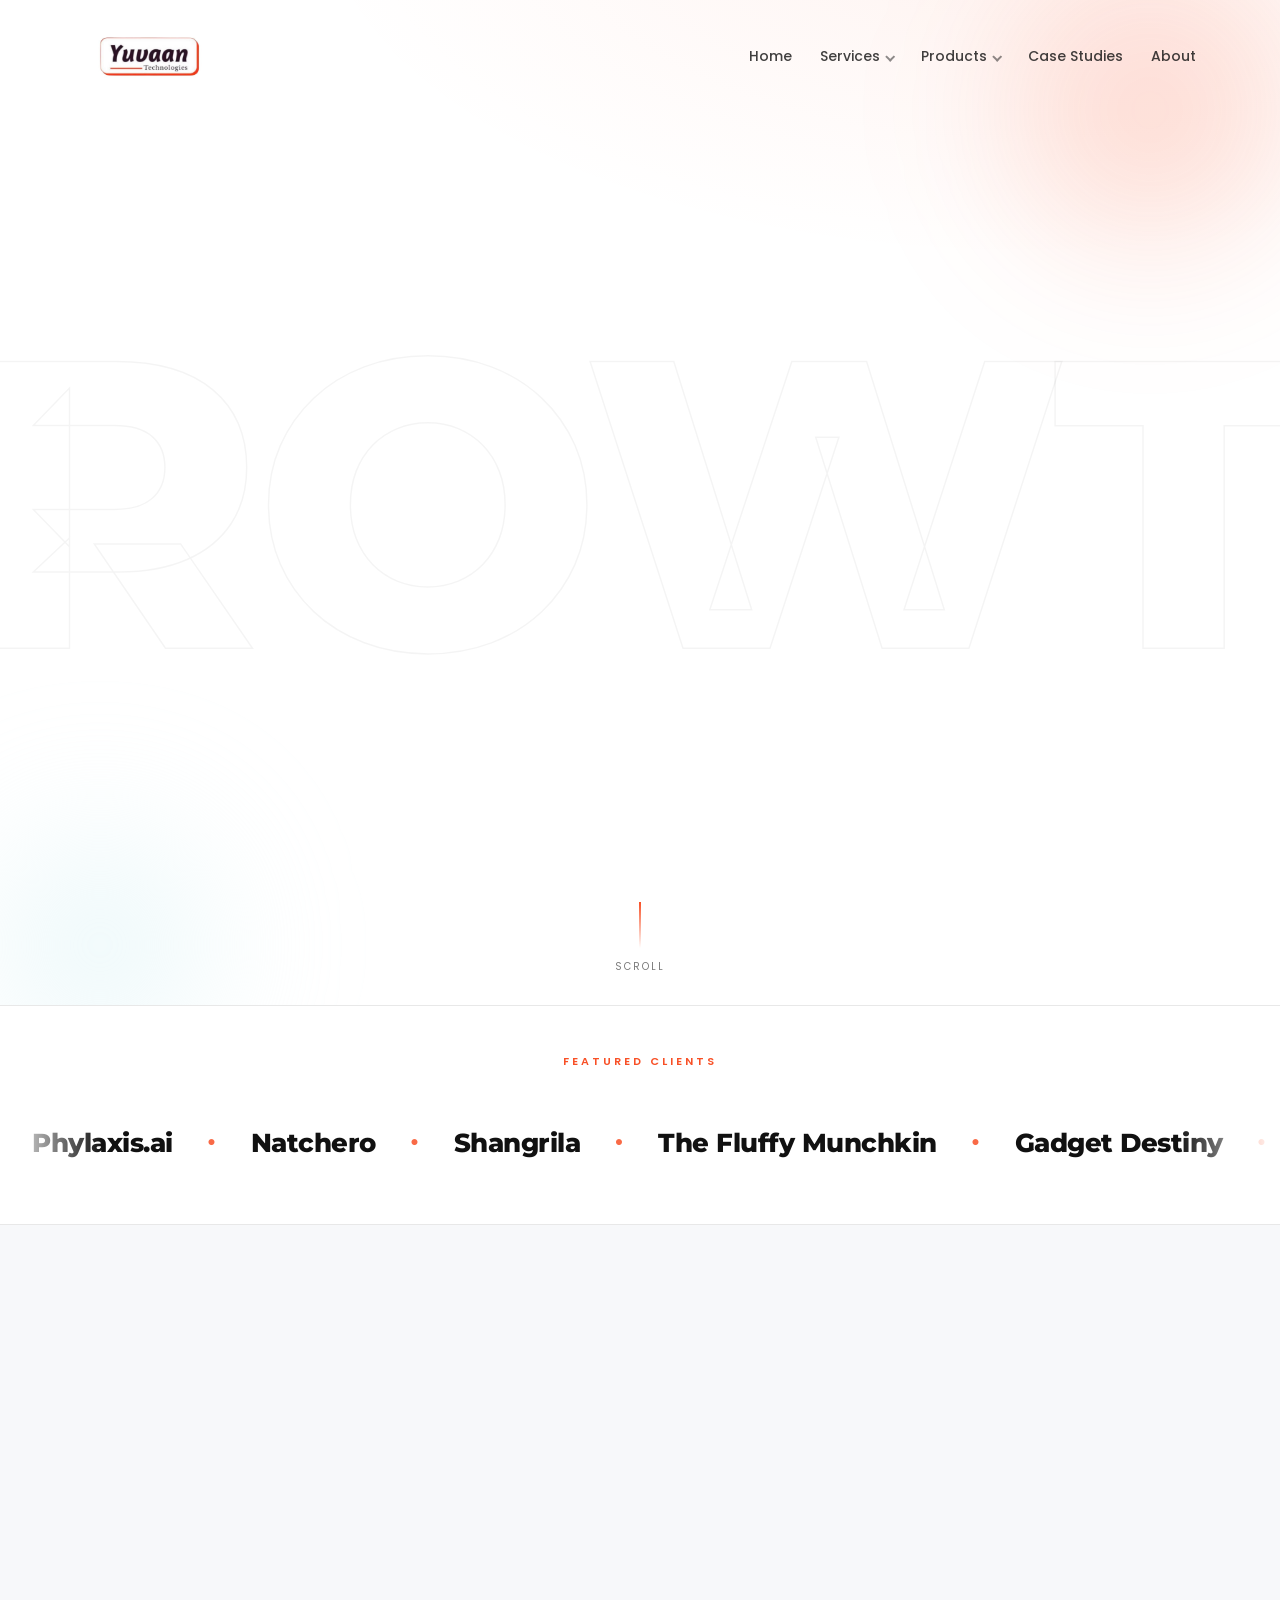
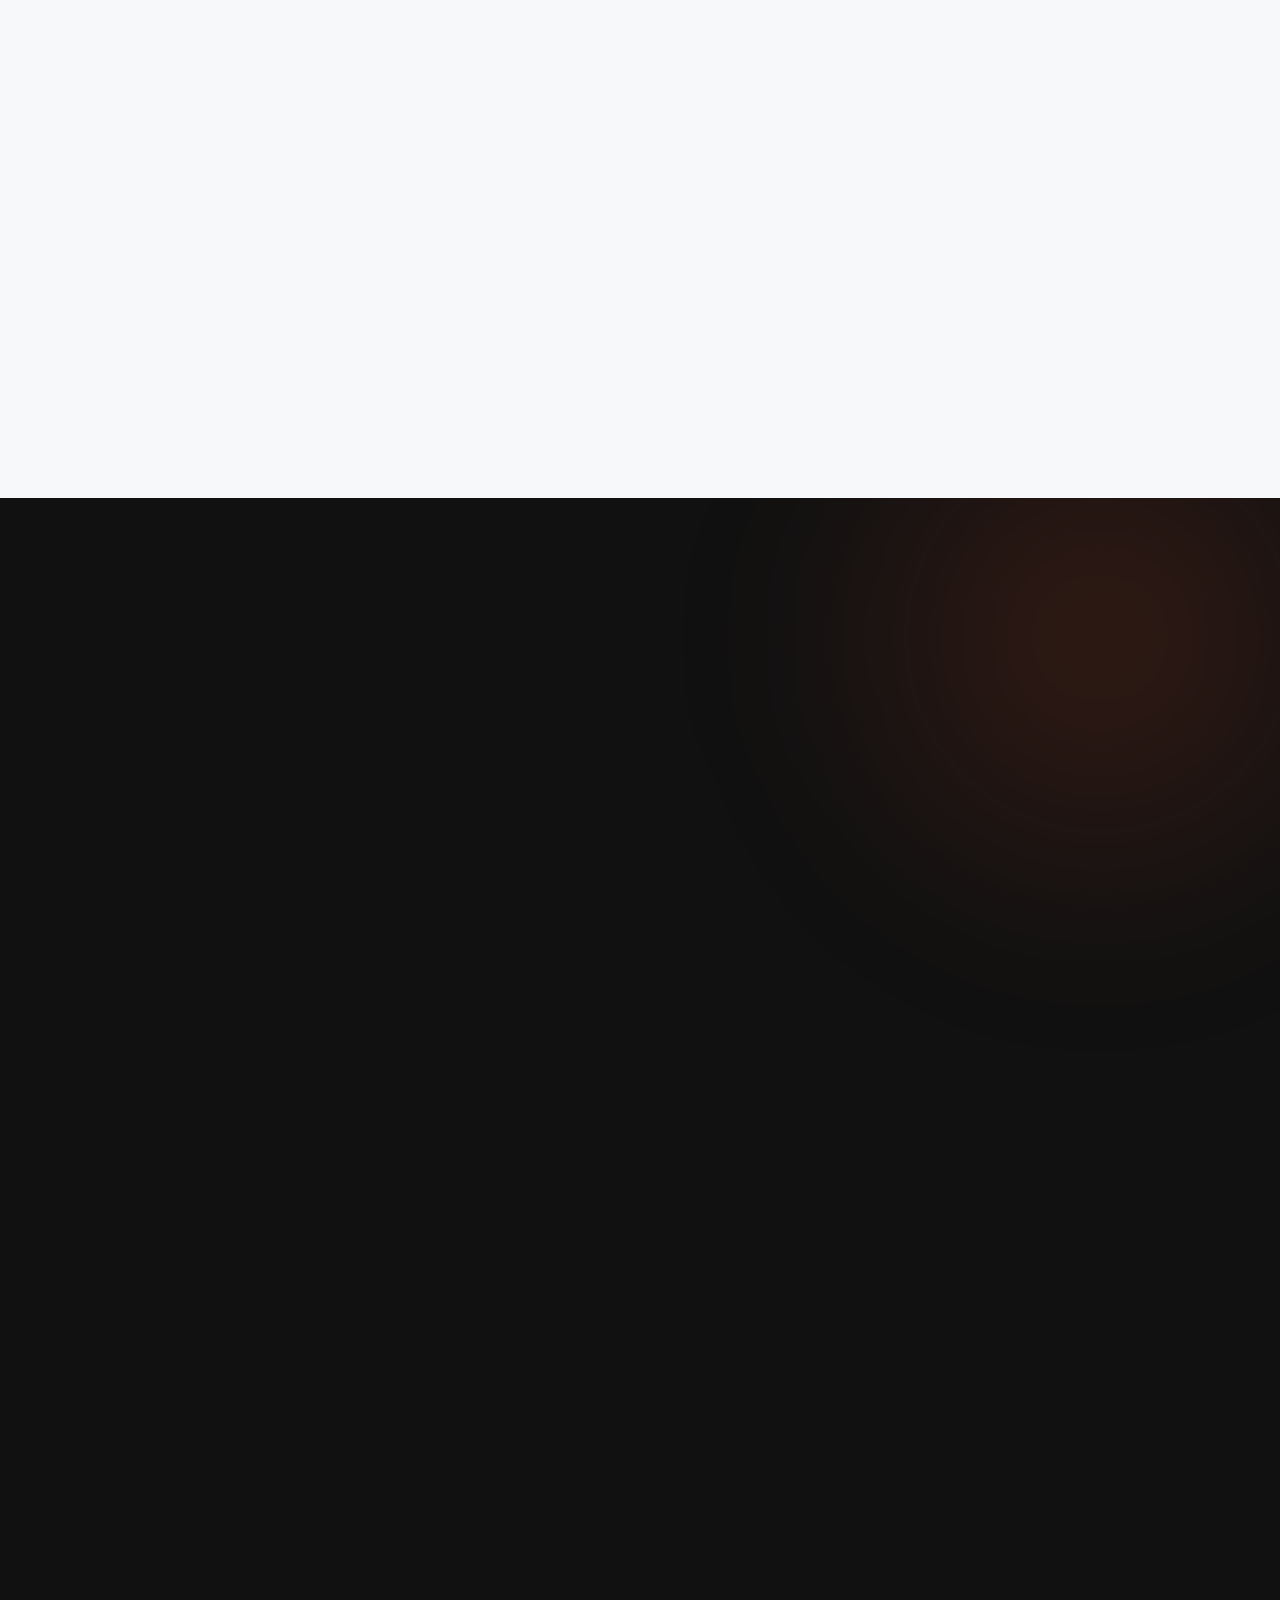
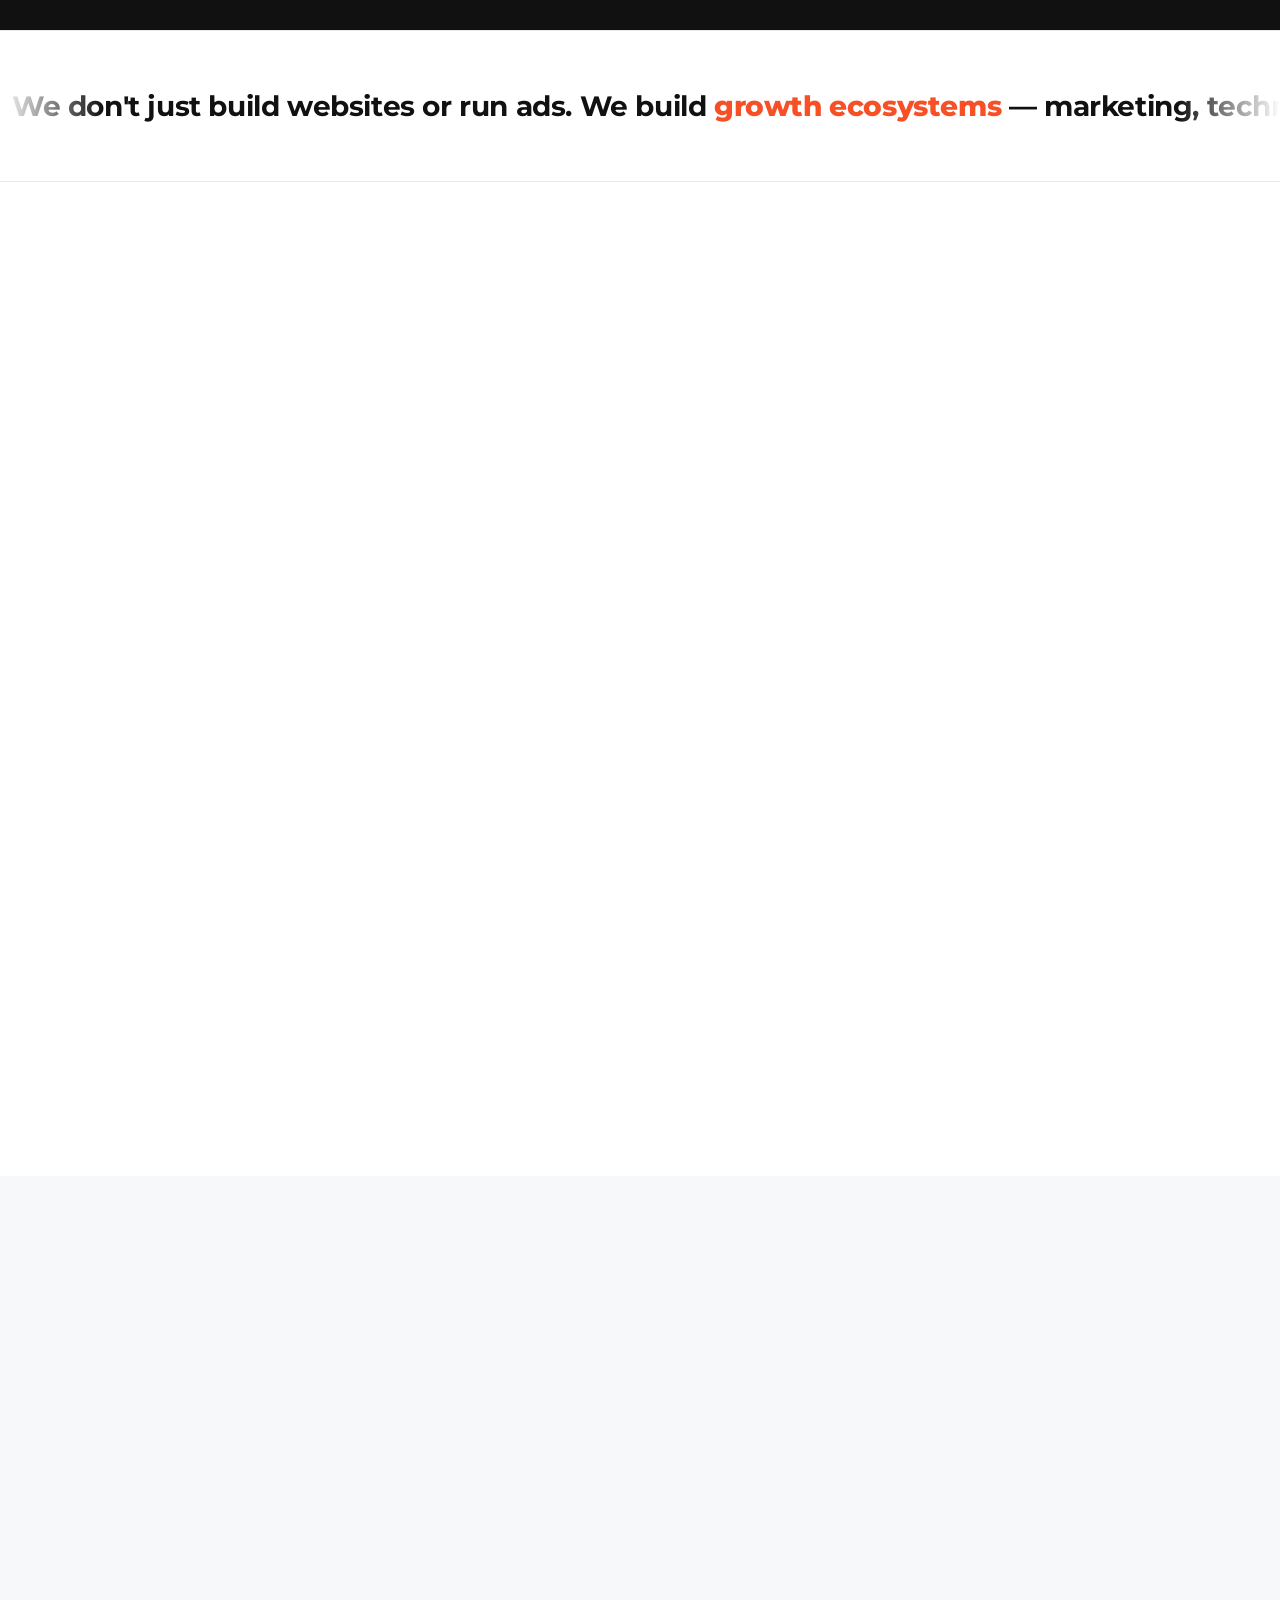
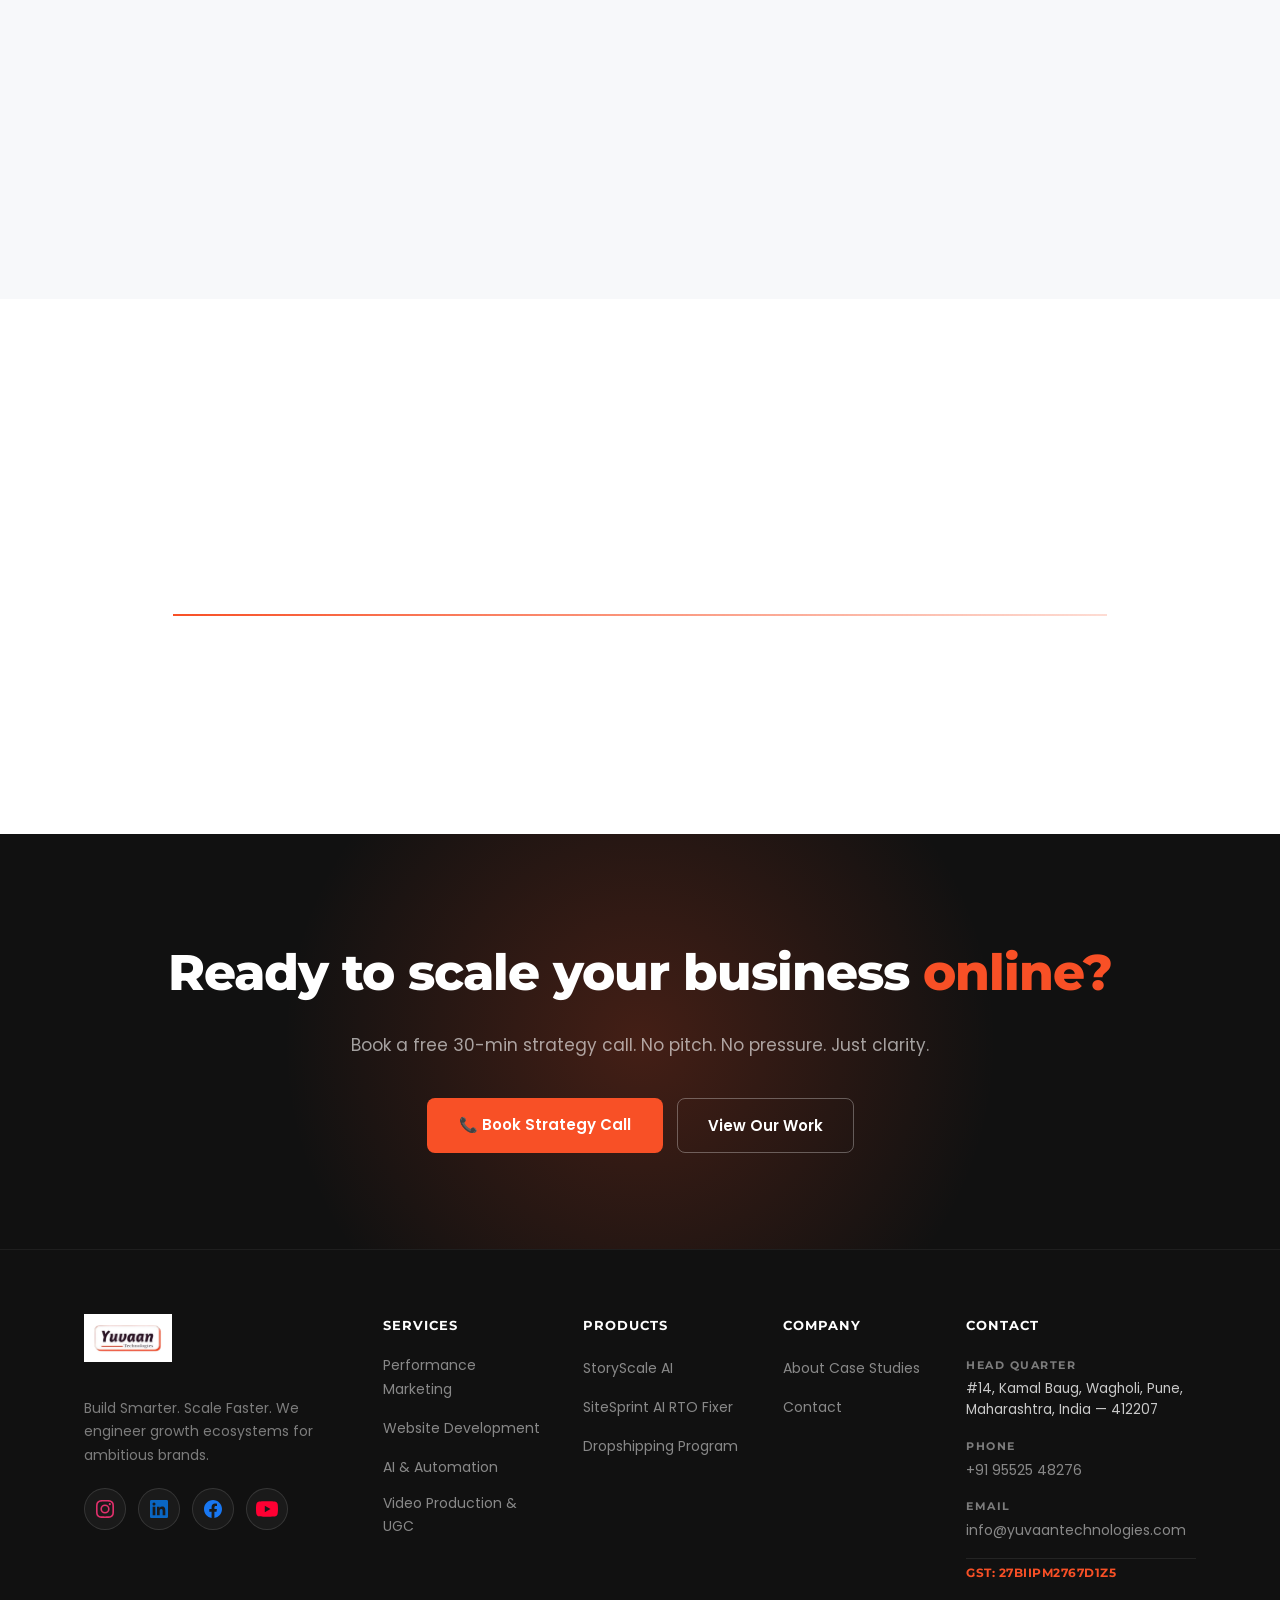
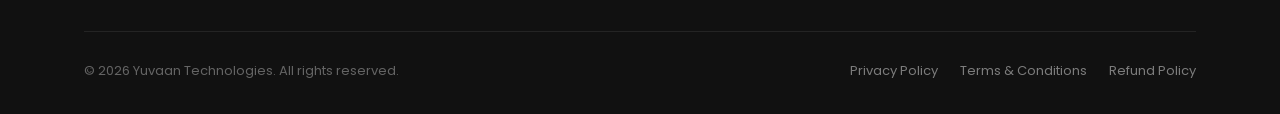
==== commit 08915547: "Rebuild local About Us page with full content (story, team, timeline) - New about.html with: Who We " ====
--- a/index.html
+++ b/index.html
@@ -5,68 +5,48 @@
   <meta name="viewport" content="width=device-width, initial-scale=1.0"/>
   <title>Yuvaan Technologies — Build Smarter. Scale Faster.</title>
   <meta name="description" content="Yuvaan Technologies helps D2C brands, SaaS products, and hospitality businesses grow with AI-powered marketing, tech execution, and conversion-focused strategies."/>
-  <link href="https://fonts.googleapis.com/css2?family=Montserrat:ital,wght@0,400;0,600;0,700;0,800;1,700;1,800&family=Poppins:wght@300;400;500&display=swap" rel="stylesheet"/>
-  <link rel="stylesheet" href="css/style.css"/>
-  <link rel="stylesheet" href="css/redesign.css"/>
+  <link href="https://fonts.googleapis.com/css2?family=Montserrat:wght@400;600;700;800&family=Poppins:wght@300;400;500&display=swap" rel="stylesheet"/>
+  <link rel="stylesheet" href="css/style.css?v=202606241312"/>
 </head>
 <body>
 
-  <!-- Scroll progress + custom cursor -->
-  <div class="scroll-progress" id="scrollProgress"></div>
-  <div class="cursor-ring" id="cursorRing" aria-hidden="true"></div>
-  <div class="cursor-dot" id="cursorDot" aria-hidden="true"></div>
-
-  <!-- NAV (shared) -->
+  <!-- NAV -->
   <nav class="nav" id="navbar">
-    <div class="container-x nav-inner">
-      <a href="#home" aria-label="Yuvaan Technologies — Home"><img src="assets/logo.png" alt="Yuvaan Technologies" style="height: 55px; width: auto;" /></a>
+    <div class="container nav-inner">
+      <a href="#home" class="logo logo-img" aria-label="Yuvaan Technologies"><img src="images/logo.png" alt="Yuvaan Technologies" onerror="this.style.display='none';this.parentNode.classList.remove('logo-img');"/><span class="logo-fallback">Yuvaan<span class="logo-dot">.</span></span></a>
       <ul class="nav-links" id="navLinks">
         <li><a href="#home">Home</a></li>
 
         <li class="has-dropdown">
           <a href="#services" class="dropdown-toggle">Services<span class="caret" aria-hidden="true"></span></a>
           <div class="dropdown-menu">
-            <a href="#services">Performance Marketing</a>
-            <a href="#services">Website Development</a>
-            <a href="#services">AI &amp; Automation</a>
-            <a href="#services">Creative &amp; Branding</a>
-            <a href="#services">Video Production &amp; UGC</a>
-            <a href="#services">SEO &amp; Automation</a>
+            <a href="performance-marketing.html">Performance Marketing</a>
+            <a href="website-development.html">Website Development</a>
+            <a href="ai-automation.html">AI &amp; Automation</a>
+            <a href="video-production-ugc.html">Video Production &amp; UGC</a>
           </div>
         </li>
 
         <li class="has-dropdown">
           <a href="products.html" class="dropdown-toggle">Products<span class="caret" aria-hidden="true"></span></a>
           <div class="dropdown-menu">
-            <a href="products.html">
+            <a href="https://yuvaantechnologies.com/storyscale-ai/">
               <span class="dd-title">StoryScale AI <span class="dd-badge">NEW</span></span>
               <span class="dd-desc">AI Content Engine</span>
             </a>
-            <a href="products.html">
+            <a href="https://yuvaantechnologies.com/sitesprint/">
               <span class="dd-title">SiteSprint AI <span class="dd-badge">NEW</span></span>
               <span class="dd-desc">Website in 24–72 Hours</span>
             </a>
-            <a href="products.html">
+            <a href="https://yuvaantechnologies.com/rto-fixer/">
               <span class="dd-title">RTO Reduction Engine</span>
               <span class="dd-desc">E-Commerce Tool</span>
             </a>
           </div>
         </li>
 
-        <li class="has-dropdown">
-          <a href="#industry" class="dropdown-toggle">Industry<span class="caret" aria-hidden="true"></span></a>
-          <div class="dropdown-menu">
-            <a href="#industry">Ecommerce</a>
-            <a href="#industry">Hospitality</a>
-            <a href="#industry">Education</a>
-            <a href="#industry">SaaS</a>
-          </div>
-        </li>
-
-        <li><a href="#case-studies">Case Studies</a></li>
-        <li><a href="#ai">AI Systems</a></li>
-        <li><a href="#about">About</a></li>
-        <li><a href="#contact" class="btn-nav">Contact</a></li>
+        <li><a href="https://yuvaantechnologies.com/case-study/">Case Studies</a></li>
+        <li><a href="about.html">About</a></li>
       </ul>
       <button class="hamburger" id="hamburger" aria-label="Menu" aria-expanded="false">
         <span></span><span></span><span></span>
@@ -74,546 +54,421 @@
     </div>
   </nav>
 
-  <!-- ======================================================
-       HERO
-       ====================================================== -->
-  <section class="hero-x" id="home">
-    <div class="mesh"></div>
-    <div class="grid-overlay"></div>
-
-    <div class="container-x hero-x-inner">
-      <div class="hero-copy">
-        <div class="hero-tagline" data-reveal>
-          <span class="dot"></span>
-          Growth, engineered
-          <span class="chip">AI-POWERED</span>
-        </div>
-
-        <h1 class="hero-headline">
-          <span class="line-mask"><span class="word">We</span> <span class="word">build</span> <span class="word">brands</span></span>
-          <span class="line-mask"><span class="word">that</span> <span class="word accent">scale</span> <span class="word accent">online.</span></span>
+  <!-- ============ HERO ============ -->
+  <section class="x-hero" id="home">
+    <div class="x-hero-bgword" aria-hidden="true">GROWTH</div>
+    <div class="x-orb x-orb-1" aria-hidden="true"></div>
+    <div class="x-orb x-orb-2" aria-hidden="true"></div>
+
+    <div class="container x-hero-inner">
+      <div class="x-hero-left">
+        <div class="x-eyebrow reveal"><span class="x-eyebrow-dot"></span> AI-Driven Growth Systems · 100+ Brands Scaled</div>
+        <h1 class="x-hero-title">
+          <span class="x-line reveal">We Build Brands</span>
+          <span class="x-line reveal">That <span class="accent-italic">Scale Online.</span></span>
         </h1>
-
-        <p class="hero-sub" data-reveal>
-          Yuvaan Technologies engineers growth ecosystems for D2C brands, hotels, and
-          SaaS companies — blending performance marketing, AI systems, and
-          conversion-first execution designed to compound.
-        </p>
-
-        <div class="hero-cta" data-reveal>
-          <a href="#contact" class="btn-primary magnetic" data-cursor>Book Strategy Call</a>
-          <a href="#case-studies" class="btn-ghost magnetic" data-cursor>
-            <span class="play" aria-hidden="true"></span>
-            See the proof
-          </a>
-        </div>
-
-        <div class="hero-stats" data-stagger>
-          <div class="stat">
-            <span class="stat-num" data-count="100" data-suffix="+">0</span>
-            <span class="stat-label">Brands Scaled</span>
-          </div>
-          <div class="stat">
-            <span class="stat-num" data-count="4" data-suffix="+">0</span>
-            <span class="stat-label">Years</span>
-          </div>
-          <div class="stat">
-            <span class="stat-num" data-count="4.98" data-decimals="2" data-suffix="/5">0</span>
-            <span class="stat-label">Avg Rating</span>
-          </div>
-        </div>
-      </div>
-
-      <!-- Premium video showcase (replaces dashboard graphic) -->
-      <div class="hero-visual" data-parallax="14">
-        <div class="orbit" aria-hidden="true"></div>
-
-        <div class="video-showcase" id="heroVideo" data-yt="csNAZ_7sLao">
-          <div class="vs-glow" aria-hidden="true"></div>
-          <div class="vs-frame">
-            <div class="vs-chrome" aria-hidden="true">
-              <span class="vs-dot r"></span>
-              <span class="vs-dot y"></span>
-              <span class="vs-dot g"></span>
-              <span class="vs-label">yuvaan.tech / showreel</span>
-              <span class="vs-live">● LIVE</span>
-            </div>
-            <div class="vs-stage" id="heroVideoStage">
-              <img class="vs-poster"
-                   src="https://i.ytimg.com/vi/csNAZ_7sLao/maxresdefault.jpg"
-                   onerror="this.onerror=null;this.src='https://i.ytimg.com/vi/csNAZ_7sLao/hqdefault.jpg';"
-                   alt="Yuvaan Technologies showreel"/>
-              <div class="vs-shade" aria-hidden="true"></div>
-              <button class="vs-play" id="heroVideoPlay" type="button" aria-label="Play showreel">
-                <span class="vs-play-ring"></span>
-                <span class="vs-play-ring d2"></span>
-                <span class="vs-play-icon" aria-hidden="true"></span>
-              </button>
-              <div class="vs-caption">
-                <span class="vs-tag">▶ Brand Reel</span>
-                <span class="vs-title">How we engineer growth</span>
-              </div>
-            </div>
-          </div>
-        </div>
+        <p class="x-hero-value reveal">Websites. Ads. Branding. Videos. Growth Systems.</p>
+        <p class="x-hero-sub reveal">Helping modern businesses scale using storytelling, performance marketing, and technology-driven digital systems — engineered to compound.</p>
+        <div class="x-hero-cta reveal">
+          <a href="https://yuvaantechnologies.com/request-a-callback/" class="btn-primary magnetic">Book Strategy Call →</a>
+          <a href="https://yuvaantechnologies.com/case-study/" class="btn-outline">View Case Studies</a>
+        </div>
+
+        <div class="x-hero-meta reveal">
+          <div class="x-meta"><span class="x-meta-num" data-count="800" data-suffix="+">0</span><span class="x-meta-label">Brands Scaled</span></div>
+          <div class="x-meta"><span class="x-meta-num" data-count="8" data-suffix="+">0</span><span class="x-meta-label">Years Building</span></div>
+          <div class="x-meta"><span class="x-meta-num" data-count="4.98" data-decimals="2">0</span><span class="x-meta-label">Average Client Rating</span></div>
+        </div>
+      </div>
+
+      <div class="x-hero-right reveal">
+        <button class="x-video x-tilt" type="button" data-video="csNAZ_7sLao" aria-label="Play Yuvaan Technologies video">
+          <img class="x-video-thumb"
+               src="https://i.ytimg.com/vi/csNAZ_7sLao/maxresdefault.jpg"
+               onerror="this.onerror=null;this.src='https://i.ytimg.com/vi/csNAZ_7sLao/hqdefault.jpg';"
+               alt="Yuvaan Technologies — watch our story" loading="lazy" width="1280" height="720" />
+          <span class="x-video-shade" aria-hidden="true"></span>
+          <span class="x-video-play" aria-hidden="true"><span class="x-video-tri"></span></span>
+          <span class="x-video-label"><span class="x-video-dot"></span> Watch our story</span>
+        </button>
         <div class="dash-float dash-float-1">⚡ Conversions ↑ 24%</div>
         <div class="dash-float dash-float-2">🎯 CAC ↓ 31%</div>
       </div>
     </div>
 
-    <div class="scroll-cue" aria-hidden="true">
-      <span class="mouse"></span>
-      Scroll
-    </div>
-  </section>
-
-  <!-- ======================================================
-       TRUST STRIP
-       ====================================================== -->
-  <section class="trust-strip">
-    <div class="trust-label">Trusted by 100+ ambitious brands</div>
-    <div class="marquee">
+    <a href="#marquee" class="x-scroll-cue" aria-label="Scroll down">
+      <span class="x-scroll-line"></span>
+      <span class="x-scroll-text">Scroll</span>
+    </a>
+  </section>
+
+  <!-- ============ MARQUEE ============ -->
+  <section class="x-ticker" id="marquee">
+    <div class="container"><div class="section-label center">Featured Clients</div></div>
+    <div class="marquee x-brand-marquee">
       <div class="marquee-track">
-        <span class="brand-pill">The Studio Ragu</span>
-        <span class="brand-pill">SilverRish Jewelry</span>
-        <span class="brand-pill">Autoclave Hero</span>
-        <span class="brand-pill">Fluffy Munschins</span>
-        <span class="brand-pill">Gadget Destiny</span>
-        <span class="brand-pill">Strong Rual</span>
-        <span class="brand-pill">Pure Noisse</span>
-        <span class="brand-pill">The Studio Ragu</span>
-        <span class="brand-pill">SilverRish Jewelry</span>
-        <span class="brand-pill">Autoclave Hero</span>
-        <span class="brand-pill">Fluffy Munschins</span>
-        <span class="brand-pill">Gadget Destiny</span>
-        <span class="brand-pill">Strong Rual</span>
-        <span class="brand-pill">Pure Noisse</span>
-      </div>
-    </div>
-  </section>
-
-  <!-- ======================================================
-       SERVICES — INTERACTIVE SHOWCASE
-       ====================================================== -->
-  <section class="svc" id="services">
-    <div class="container-x">
-      <header class="sec-head" data-reveal>
-        <span class="eyebrow">What We Do</span>
-        <h2 class="display">Every growth lever,<br/><span class="accent">under one roof.</span></h2>
-        <p class="lead">No bolt-on freelancers. No silos. One team building the full stack —
-        from first impression to repeat order.</p>
-      </header>
-
-      <div class="svc-stage" data-reveal>
-        <div class="svc-nav" id="svcNav">
-          <button class="svc-item active" data-svc="0">
-            <span class="svc-idx">01</span><span class="svc-name">Website Development</span><span class="svc-plus" aria-hidden="true"></span>
-          </button>
-          <button class="svc-item" data-svc="1">
-            <span class="svc-idx">02</span><span class="svc-name">Performance Marketing</span><span class="svc-plus" aria-hidden="true"></span>
-          </button>
-          <button class="svc-item" data-svc="2">
-            <span class="svc-idx">03</span><span class="svc-name">Branding &amp; Creative</span><span class="svc-plus" aria-hidden="true"></span>
-          </button>
-          <button class="svc-item" data-svc="3">
-            <span class="svc-idx">04</span><span class="svc-name">Video &amp; UGC</span><span class="svc-plus" aria-hidden="true"></span>
-          </button>
-          <button class="svc-item" data-svc="4">
-            <span class="svc-idx">05</span><span class="svc-name">AI &amp; Automation</span><span class="svc-plus" aria-hidden="true"></span>
-          </button>
-          <button class="svc-item" data-svc="5">
-            <span class="svc-idx">06</span><span class="svc-name">SEO &amp; Growth Systems</span><span class="svc-plus" aria-hidden="true"></span>
-          </button>
-        </div>
-
-        <div class="svc-panels" id="svcPanels">
-          <article class="svc-panel active" data-panel="0">
-            <div class="svc-visual"><span class="scan"></span><span class="svc-emoji">💻</span></div>
-            <h3>Websites that sell, not just shine</h3>
-            <p>High-converting, lightning-fast sites engineered for trust, speed, and revenue.
-            Every section is wired to a metric — not decoration.</p>
-            <div class="svc-chips"><span>Shopify &amp; Headless</span><span>CRO-first</span><span>&lt;1.5s Load</span><span>Mobile-perfect</span></div>
-          </article>
-
-          <article class="svc-panel" data-panel="1">
-            <div class="svc-visual"><span class="scan"></span><span class="svc-emoji">📈</span></div>
-            <h3>Ad systems that print profit</h3>
-            <p>Meta &amp; Google funnels that turn spend into predictable, scalable revenue —
-            built on creative testing, not guesswork.</p>
-            <div class="svc-chips"><span>Meta &amp; Google</span><span>Full-funnel</span><span>Creative testing</span><span>Profit-led</span></div>
-          </article>
-
-          <article class="svc-panel" data-panel="2">
-            <div class="svc-visual"><span class="scan"></span><span class="svc-emoji">🎨</span></div>
-            <h3>Brands impossible to ignore</h3>
-            <p>Distinct identities and scroll-stopping creative that build recognition and
-            command premium pricing.</p>
-            <div class="svc-chips"><span>Identity</span><span>Art direction</span><span>Packaging</span><span>Design systems</span></div>
-          </article>
-
-          <article class="svc-panel" data-panel="3">
-            <div class="svc-visual"><span class="scan"></span><span class="svc-emoji">🎬</span></div>
-            <h3>Thumb-stopping video &amp; UGC</h3>
-            <p>Performance creative and brand films engineered to convert across every paid
-            and organic channel.</p>
-            <div class="svc-chips"><span>UGC at scale</span><span>Brand films</span><span>Ad creative</span><span>Reels &amp; Shorts</span></div>
-          </article>
-
-          <article class="svc-panel" data-panel="4">
-            <div class="svc-visual"><span class="scan"></span><span class="svc-emoji">🤖</span></div>
-            <h3>AI systems that do the heavy lifting</h3>
-            <p>Custom automations for content, support, and lead nurture — so your team scales
-            output without scaling headcount.</p>
-            <div class="svc-chips"><span>Content engines</span><span>Lead nurture</span><span>Workflow bots</span><span>Custom GPTs</span></div>
-          </article>
-
-          <article class="svc-panel" data-panel="5">
-            <div class="svc-visual"><span class="scan"></span><span class="svc-emoji">🔍</span></div>
-            <h3>Rank, capture, retain — on autopilot</h3>
-            <p>AI-driven SEO and retention systems that compound traffic and lifetime value
-            month over month.</p>
-            <div class="svc-chips"><span>Technical SEO</span><span>Content ops</span><span>Email/SMS</span><span>Retention</span></div>
-          </article>
-        </div>
-      </div>
-    </div>
-  </section>
-
-  <!-- ======================================================
-       ABOUT — NARRATIVE MANIFESTO
-       ====================================================== -->
-  <section class="about-x" id="about">
-    <div class="container-x">
-      <span class="eyebrow" data-reveal>Who We Are</span>
-      <p class="manifesto" data-words>
-        We don't just build websites or run ads. We engineer
-        <span class="accent">growth ecosystems</span> — where marketing, technology,
-        branding and AI work as one system, built to compound for years.
-      </p>
-
-      <div class="about-foot">
-        <p data-reveal>
-          From your first ad to your 100th order, we own the full stack of growth.
-          Founder-led, performance-obsessed, and accountable for results every single day —
-          that's why 100+ brands trust us to build their systems.
-        </p>
-        <div class="about-metrics" data-stagger>
-          <div class="about-metric">
-            <span class="num"><span data-count="100">0</span><span class="accent">+</span></span>
-            <span class="lbl">Brands</span>
-          </div>
-          <div class="about-metric">
-            <span class="num"><span data-count="8">0</span><span class="accent">+</span></span>
-            <span class="lbl">Specialists</span>
-          </div>
-          <div class="about-metric">
-            <span class="num"><span data-count="4.98" data-decimals="2">0</span></span>
-            <span class="lbl">Google Rating</span>
-          </div>
-        </div>
-      </div>
-    </div>
-  </section>
-
-  <!-- ======================================================
-       PROCESS — VISUAL JOURNEY
-       ====================================================== -->
-  <section class="journey-section" id="process">
-    <div class="container-x">
-      <header class="sec-head center" data-reveal>
-        <span class="eyebrow">How We Work</span>
-        <h2 class="display light">A clear path from<br/><span class="accent">idea to scale.</span></h2>
-      </header>
-
-      <div class="journey" id="journey">
-        <div class="journey-line"><span class="journey-progress" id="journeyProgress"></span></div>
-
-        <div class="journey-step" data-reveal>
-          <div class="journey-card">
-            <span class="step-tag">Step 01</span>
-            <h4>Discovery Call</h4>
-            <p>We dig into your goals, numbers, and bottlenecks to find the real growth levers worth pulling.</p>
-          </div>
-          <div class="journey-node">1</div>
-          <div class="journey-spacer"></div>
-        </div>
-
-        <div class="journey-step" data-reveal>
-          <div class="journey-card">
-            <span class="step-tag">Step 02</span>
-            <h4>Growth Strategy</h4>
-            <p>A focused, no-fluff roadmap built around the highest-leverage moves for your brand.</p>
-          </div>
-          <div class="journey-node">2</div>
-          <div class="journey-spacer"></div>
-        </div>
-
-        <div class="journey-step" data-reveal>
-          <div class="journey-card">
-            <span class="step-tag">Step 03</span>
-            <h4>Creative + Tech Execution</h4>
-            <p>We build it all — sites, ads, content, automations — fast, on-brand, and to spec.</p>
-          </div>
-          <div class="journey-node">3</div>
-          <div class="journey-spacer"></div>
-        </div>
-
-        <div class="journey-step" data-reveal>
-          <div class="journey-card">
-            <span class="step-tag">Step 04</span>
-            <h4>Launch &amp; Pressure-Test</h4>
-            <p>We ship, measure, and pressure-test in market with real budget and real data.</p>
-          </div>
-          <div class="journey-node">4</div>
-          <div class="journey-spacer"></div>
-        </div>
-
-        <div class="journey-step" data-reveal>
-          <div class="journey-card">
-            <span class="step-tag">Step 05</span>
-            <h4>Scale &amp; Optimise</h4>
-            <p>Double down on winners and systematize them into compounding, durable growth.</p>
-          </div>
-          <div class="journey-node">5</div>
-          <div class="journey-spacer"></div>
-        </div>
-      </div>
-    </div>
-  </section>
-
-  <!-- ======================================================
-       CASE STUDIES — IMMERSIVE / OUTCOME-FIRST
-       ====================================================== -->
-  <section class="cases-x" id="case-studies">
-    <div class="container-x">
-      <header class="sec-head" data-reveal>
-        <span class="eyebrow">Real Results</span>
-        <h2 class="display">Outcomes, not<br/><span class="accent">just projects.</span></h2>
-        <p class="lead">We measure success in revenue moved and margin protected — here's the proof.</p>
-      </header>
-
-      <!-- Featured -->
-      <div class="case-feature" data-reveal="scale" data-cursor>
-        <div class="cf-body">
-          <span class="cf-tag">⭐ Featured Study — Home &amp; Decor</span>
-          <h3>The Studio Ragu scaled 5× in 60 days.</h3>
-          <p class="cf-desc">A full-funnel rebuild — new store, creative system, and a profit-led
-          ad engine — turned a stalling brand into a predictable revenue machine.</p>
-          <a href="#contact" class="cf-link">Read the full story <span class="arr">→</span></a>
-        </div>
-        <div class="cf-metrics">
-          <div class="cf-metric"><span class="cf-num" data-count="3.2" data-decimals="1" data-suffix="x">0</span><span class="cf-lbl">Blended ROAS</span></div>
-          <div class="cf-metric"><span class="cf-num" data-count="5" data-suffix="×">0</span><span class="cf-lbl">Revenue Scale</span></div>
-          <div class="cf-metric"><span class="cf-num" data-count="60" data-suffix=" days">0</span><span class="cf-lbl">Time to Result</span></div>
-          <div class="cf-metric"><span class="cf-num" data-count="41" data-suffix="%">0</span><span class="cf-lbl">CAC Reduction</span></div>
-        </div>
-      </div>
-
-      <!-- Rail -->
-      <div class="case-rail-head" data-reveal>
-        <span class="rail-title">More brands we've scaled</span>
-        <span class="rail-hint">Drag / scroll →</span>
-      </div>
-      <div class="case-rail" id="caseRail">
-        <div class="case-tile" style="--fill:92%" data-reveal>
-          <div class="ct-top"><h4>SilverRish</h4><span class="ct-tag">Jewelry</span></div>
-          <div class="ct-outcome"><span data-count="4.6" data-decimals="1" data-suffix="x">0</span><small>ROAS · 3× AOV in 90 days</small></div>
-          <div class="ct-bar"><span></span></div>
-        </div>
-        <div class="case-tile" style="--fill:80%" data-reveal>
-          <div class="ct-top"><h4>Autoclave Hero</h4><span class="ct-tag">B2B</span></div>
-          <div class="ct-outcome"><span data-count="7" data-suffix="×">0</span><small>Leads · 52% lower CAC</small></div>
-          <div class="ct-bar"><span></span></div>
-        </div>
-        <div class="case-tile" style="--fill:88%" data-reveal>
-          <div class="ct-top"><h4>Fluffy Munschins</h4><span class="ct-tag">Pet Care</span></div>
-          <div class="ct-outcome"><span data-count="5.8" data-decimals="1" data-suffix="x">0</span><small>ROAS · 4× scale in 75 days</small></div>
-          <div class="ct-bar"><span></span></div>
-        </div>
-        <div class="case-tile" style="--fill:74%" data-reveal>
-          <div class="ct-top"><h4>Gadget Destiny</h4><span class="ct-tag">Electronics</span></div>
-          <div class="ct-outcome"><span data-count="2.4" data-decimals="1" data-suffix="×">0</span><small>Revenue · in 30 days</small></div>
-          <div class="ct-bar"><span></span></div>
-        </div>
-        <div class="case-tile" style="--fill:90%" data-reveal>
-          <div class="ct-top"><h4>Strong Rual</h4><span class="ct-tag">Fitness</span></div>
-          <div class="ct-outcome"><span data-count="6.1" data-decimals="1" data-suffix="x">0</span><small>ROAS · 5× scale</small></div>
-          <div class="ct-bar"><span></span></div>
-        </div>
-      </div>
-    </div>
-  </section>
-
-  <!-- ======================================================
-       AI & AUTOMATION — FUTURISTIC WORKFLOW
-       ====================================================== -->
-  <section class="ai-x" id="ai">
-    <div class="container-x">
-      <header class="sec-head" data-reveal>
-        <span class="eyebrow light">AI &amp; Automation</span>
-        <h2 class="display light">Systems that work<br/><span class="accent">while you sleep.</span></h2>
-        <p class="lead" style="color:rgba(255,255,255,0.6)">We turn scattered tools and manual busywork into
-        connected, intelligent workflows — engineered around your business outcomes.</p>
-      </header>
-
-      <div class="flow" data-reveal>
-        <!-- Inputs -->
-        <div class="flow-col">
-          <div class="flow-node"><span class="ico">🛒</span> Store &amp; Order Data</div>
-          <div class="flow-node"><span class="ico">📥</span> Leads &amp; Enquiries</div>
-          <div class="flow-node"><span class="ico">📊</span> Ad &amp; Analytics Feeds</div>
-          <div class="flow-node"><span class="ico">💬</span> Customer Messages</div>
-        </div>
-
-        <!-- Engine -->
-        <div class="flow-core">
-          <span class="pulse-ring" aria-hidden="true"></span>
-          <span class="pulse-ring d2" aria-hidden="true"></span>
-          <div class="core-inner">
-            <span class="core-badge">Yuvaan AI Engine</span>
-            <h3>Automate · Analyse · Act</h3>
-            <p>Custom AI workflows that route, decide, and respond in real time — no human bottleneck.</p>
-          </div>
-        </div>
-
-        <!-- Outputs -->
-        <div class="flow-col">
-          <div class="flow-node"><span class="ico">✍️</span> On-brand Content</div>
-          <div class="flow-node"><span class="ico">⚡</span> Instant Replies</div>
-          <div class="flow-node"><span class="ico">🎯</span> Smart Retargeting</div>
-          <div class="flow-node"><span class="ico">📈</span> Revenue Insights</div>
-        </div>
-      </div>
-
-      <!-- animated wires (decorative) -->
-      <div class="flow-wire" style="margin-top:34px" aria-hidden="true">
-        <span style="animation-delay:0s"></span>
-        <span style="animation-delay:0.7s"></span>
-        <span style="animation-delay:1.4s"></span>
-      </div>
-
-      <div class="ai-impact" data-stagger>
-        <div class="ai-stat">
-          <span class="num"><span data-count="70" data-suffix="%">0</span></span>
-          <span class="lbl">Less manual busywork across ops &amp; support</span>
-        </div>
-        <div class="ai-stat">
-          <span class="num"><span data-count="10" data-suffix="×">0</span></span>
-          <span class="lbl">Faster content &amp; campaign output</span>
-        </div>
-        <div class="ai-stat">
-          <span class="num"><span data-count="24" data-suffix="/7">0</span></span>
-          <span class="lbl">Always-on lead response &amp; nurture</span>
-        </div>
-        <div class="ai-stat">
-          <span class="num"><span class="accent">∞</span></span>
-          <span class="lbl">Scales output without scaling headcount</span>
-        </div>
-      </div>
-    </div>
-  </section>
-
-  <!-- ======================================================
-       VOICE — FEATURE TESTIMONIAL
-       ====================================================== -->
-  <section class="voice-x">
-    <div class="container-x">
-      <header class="sec-head" data-reveal>
-        <span class="eyebrow">Don't Take Our Word For It</span>
-        <h2 class="display">Founders who<br/><span class="accent">trust the work.</span></h2>
-      </header>
-
-      <div class="voice-grid">
-        <div class="voice-feature" data-reveal="left">
-          <span class="voice-mark">“</span>
-          <div class="voice-stars">★★★★★</div>
-          <blockquote class="voice-quote" id="voiceQuote">
-            Yuvaan didn't just run our ads — they rebuilt our entire funnel. We went from
-            breaking even to a consistent <span class="accent">4× ROAS</span> in under two months.
-          </blockquote>
-        </div>
-
-        <div class="voice-people" id="voicePeople" data-stagger>
-          <div class="voice-person active" data-quote="Yuvaan didn't just run our ads — they rebuilt our entire funnel. We went from breaking even to a consistent &lt;span class=&quot;accent&quot;&gt;4× ROAS&lt;/span&gt; in under two months.">
-            <div class="voice-avatar">RS</div>
-            <div class="voice-info"><span class="voice-name">Riya Sharma</span><span class="voice-role">Founder, SilverRish Jewelry</span></div>
-          </div>
-          <div class="voice-person" data-quote="The speed is unreal. They shipped our new store in &lt;span class=&quot;accent&quot;&gt;three days&lt;/span&gt; and it converted better than the site we'd spent months on.">
-            <div class="voice-avatar">AK</div>
-            <div class="voice-info"><span class="voice-name">Arjun Kapoor</span><span class="voice-role">CEO, Gadget Destiny</span></div>
-          </div>
-          <div class="voice-person" data-quote="Finally an agency that thinks like a founder. Fast replies, real ownership, and numbers that &lt;span class=&quot;accent&quot;&gt;actually move&lt;/span&gt;. They feel like part of our team.">
-            <div class="voice-avatar">MP</div>
-            <div class="voice-info"><span class="voice-name">Meera Patel</span><span class="voice-role">Founder, Fluffy Munschins</span></div>
-          </div>
-        </div>
-      </div>
-    </div>
-  </section>
-
-  <!-- ======================================================
-       FINAL CTA
-       ====================================================== -->
-  <section class="cta-x" id="contact">
-    <div class="cta-glow" aria-hidden="true"></div>
-    <div class="container-x cta-inner-x" data-reveal>
-      <h2>Ready to scale your<br/>business <span class="accent">online?</span></h2>
+        <span class="x-brand">Phylaxis.ai</span><span class="x-brand-sep" aria-hidden="true">●</span>
+        <span class="x-brand">Natchero</span><span class="x-brand-sep" aria-hidden="true">●</span>
+        <span class="x-brand">Shangrila</span><span class="x-brand-sep" aria-hidden="true">●</span>
+        <span class="x-brand">The Fluffy Munchkin</span><span class="x-brand-sep" aria-hidden="true">●</span>
+        <span class="x-brand">Gadget Destiny</span><span class="x-brand-sep" aria-hidden="true">●</span>
+        <span class="x-brand">Dhruv Enclave</span><span class="x-brand-sep" aria-hidden="true">●</span>
+        <span class="x-brand">Pocomico</span><span class="x-brand-sep" aria-hidden="true">●</span>
+        <span class="x-brand">Silverich</span><span class="x-brand-sep" aria-hidden="true">●</span>
+        <span class="x-brand">Fenso Fashion</span><span class="x-brand-sep" aria-hidden="true">●</span>
+        <span class="x-brand">Strong Soul</span><span class="x-brand-sep" aria-hidden="true">●</span>
+        <span class="x-brand">NR Skins</span><span class="x-brand-sep" aria-hidden="true">●</span>
+        <span class="x-brand">Darzata</span><span class="x-brand-sep" aria-hidden="true">●</span>
+        <span class="x-brand">FitClo</span><span class="x-brand-sep" aria-hidden="true">●</span>
+        <!-- duplicate for seamless loop -->
+        <span class="x-brand">Phylaxis.ai</span><span class="x-brand-sep" aria-hidden="true">●</span>
+        <span class="x-brand">Natchero</span><span class="x-brand-sep" aria-hidden="true">●</span>
+        <span class="x-brand">Shangrila</span><span class="x-brand-sep" aria-hidden="true">●</span>
+        <span class="x-brand">The Fluffy Munchkin</span><span class="x-brand-sep" aria-hidden="true">●</span>
+        <span class="x-brand">Gadget Destiny</span><span class="x-brand-sep" aria-hidden="true">●</span>
+        <span class="x-brand">Dhruv Enclave</span><span class="x-brand-sep" aria-hidden="true">●</span>
+        <span class="x-brand">Pocomico</span><span class="x-brand-sep" aria-hidden="true">●</span>
+        <span class="x-brand">Silverich</span><span class="x-brand-sep" aria-hidden="true">●</span>
+        <span class="x-brand">Fenso Fashion</span><span class="x-brand-sep" aria-hidden="true">●</span>
+        <span class="x-brand">Strong Soul</span><span class="x-brand-sep" aria-hidden="true">●</span>
+        <span class="x-brand">NR Skins</span><span class="x-brand-sep" aria-hidden="true">●</span>
+        <span class="x-brand">Darzata</span><span class="x-brand-sep" aria-hidden="true">●</span>
+        <span class="x-brand">FitClo</span><span class="x-brand-sep" aria-hidden="true">●</span>
+      </div>
+    </div>
+  </section>
+
+  <!-- ============ SERVICES — EQUAL GRID ============ -->
+  <section class="x-services" id="services">
+    <div class="container">
+      <div class="x-svc-head reveal">
+        <div class="section-label">What We Do</div>
+        <h2 class="x-h2">Every growth lever,<br/><span class="accent-italic">built into one system.</span></h2>
+        <p class="x-svc-intro">Six focused services — engineered to ship outcomes, not just deliverables.</p>
+      </div>
+
+      <div class="x-svc-grid">
+        <article class="x-card reveal">
+          <div class="x-card-ic">💻</div>
+          <h3>Website Development</h3>
+          <p>Conversion-first Shopify and custom builds that load fast and sell harder.</p>
+          <a href="website-development.html" class="x-card-btn">Learn More <span aria-hidden="true">→</span></a>
+        </article>
+
+        <article class="x-card reveal">
+          <div class="x-card-ic">📈</div>
+          <h3>Performance Marketing</h3>
+          <p>Meta &amp; Google ad systems that turn spend into predictable revenue.</p>
+          <a href="performance-marketing.html" class="x-card-btn">Learn More <span aria-hidden="true">→</span></a>
+        </article>
+
+        <article class="x-card reveal">
+          <div class="x-card-ic">🎬</div>
+          <h3>Video &amp; UGC</h3>
+          <p>Native-format UGC, reels, and ads built to convert across every channel.</p>
+          <a href="video-production-ugc.html" class="x-card-btn">Learn More <span aria-hidden="true">→</span></a>
+        </article>
+
+        <article class="x-card reveal">
+          <div class="x-card-ic">🤖</div>
+          <h3>AI &amp; Automation</h3>
+          <p>WhatsApp, CRM, and AI workflows that capture and convert 24/7.</p>
+          <a href="ai-automation.html" class="x-card-btn">Learn More <span aria-hidden="true">→</span></a>
+        </article>
+      </div>
+    </div>
+  </section>
+
+  <!-- ============ PRODUCTS — EQUAL GRID ============ -->
+  <section class="x-products" id="products">
+    <div class="x-products-glow" aria-hidden="true"></div>
+    <div class="container">
+      <div class="x-prod-head reveal">
+        <div class="section-label">Our Products</div>
+        <h2 class="x-h2 light">Productized growth.<br/><span class="accent-italic">Built for serious operators.</span></h2>
+        <p class="x-prod-intro">Four standalone systems. Each one ships outcomes from day one.</p>
+      </div>
+
+      <div class="x-prod-grid">
+        <article class="x-prod reveal">
+          <div class="x-prod-top">
+            <span class="x-prod-tag">AI Content Engine</span>
+            <span class="x-prod-num">01</span>
+          </div>
+          <h3>StoryScale AI</h3>
+          <p>Turn one brand story into 100 conversion-ready ad and content variants.</p>
+          <a href="https://yuvaantechnologies.com/storyscale-ai/" class="x-prod-cta">Explore <span aria-hidden="true">→</span></a>
+        </article>
+
+        <article class="x-prod reveal">
+          <div class="x-prod-top">
+            <span class="x-prod-tag">Web in 24–72 Hours</span>
+            <span class="x-prod-num">02</span>
+          </div>
+          <h3>SiteSprint AI</h3>
+          <p>Productized store and landing-page engine that ships live, on-brand sites in days.</p>
+          <a href="https://yuvaantechnologies.com/sitesprint/" class="x-prod-cta">Explore <span aria-hidden="true">→</span></a>
+        </article>
+
+        <article class="x-prod reveal">
+          <div class="x-prod-top">
+            <span class="x-prod-tag">E-Commerce Tool</span>
+            <span class="x-prod-num">03</span>
+          </div>
+          <h3>RTO Fixer</h3>
+          <p>Cut return-to-origin losses with address scoring, COD verification, and risk filters.</p>
+          <a href="https://yuvaantechnologies.com/rto-fixer/" class="x-prod-cta">Explore <span aria-hidden="true">→</span></a>
+        </article>
+
+        <article class="x-prod reveal">
+          <div class="x-prod-top">
+            <span class="x-prod-tag">Growth Program</span>
+            <span class="x-prod-num">04</span>
+          </div>
+          <h3>Dropshipping Growth System</h3>
+          <p>A done-with-you playbook to find winners, build stores, and scale paid acquisition.</p>
+          <a href="tel:+918080404314" class="x-prod-cta x-prod-cta-call">
+            <span class="x-prod-call-ic" aria-hidden="true">📞</span>
+            Call Now · +91 80804 04314
+          </a>
+        </article>
+      </div>
+    </div>
+  </section>
+
+  <!-- ============ STATEMENT MARQUEE ============ -->
+  <section class="x-statement" aria-label="Mission statement">
+    <div class="marquee x-stmt-marquee">
+      <div class="marquee-track">
+        <span class="x-stmt-item">We don't just build websites or run ads. We build <span class="accent-italic">growth ecosystems</span> — marketing, technology, branding, and AI automation, engineered into one system that compounds for years.</span>
+        <span class="x-stmt-sep" aria-hidden="true">✦</span>
+        <span class="x-stmt-item">We don't just build websites or run ads. We build <span class="accent-italic">growth ecosystems</span> — marketing, technology, branding, and AI automation, engineered into one system that compounds for years.</span>
+        <span class="x-stmt-sep" aria-hidden="true">✦</span>
+        <!-- duplicate for seamless loop -->
+        <span class="x-stmt-item">We don't just build websites or run ads. We build <span class="accent-italic">growth ecosystems</span> — marketing, technology, branding, and AI automation, engineered into one system that compounds for years.</span>
+        <span class="x-stmt-sep" aria-hidden="true">✦</span>
+        <span class="x-stmt-item">We don't just build websites or run ads. We build <span class="accent-italic">growth ecosystems</span> — marketing, technology, branding, and AI automation, engineered into one system that compounds for years.</span>
+        <span class="x-stmt-sep" aria-hidden="true">✦</span>
+      </div>
+    </div>
+  </section>
+
+  <!-- ============ CASE STUDIES — FEATURED ============ -->
+  <section class="x-fc">
+    <div class="container">
+      <div class="x-fc-head reveal">
+        <div class="section-label">Featured Case Studies</div>
+        <h2 class="x-h2">Real brands.<br/><span class="accent-italic">Real outcomes.</span></h2>
+      </div>
+
+      <div class="x-fc-grid">
+        <article class="x-fc-card reveal">
+          <div class="x-fc-visual x-fc-v1">
+            <div class="x-fc-visual-text">
+              <span class="x-fc-brand">phylaxis.ai</span>
+              <strong>Improving Healthcare Access:<br/>Driving <em>Early Detection</em><br/>Awareness in India</strong>
+            </div>
+            <div class="x-fc-avatar" aria-hidden="true">
+              <img src="images/phylaxis-logo.png" alt="Phylaxis.ai"
+                   onerror="this.style.display='none';this.parentNode.classList.add('x-fc-avatar-fallback');"/>
+            </div>
+          </div>
+          <div class="x-fc-body">
+            <h3>Improving Healthcare Access: Driving Early Detection Awareness in India</h3>
+            <p>Elevated early detection awareness across India through impactful video storytelling, regional PR outreach, and data-driven campaigns — driving real change in healthcare access.</p>
+            <a href="https://yuvaantechnologies.com/case-study/" class="x-fc-btn">Read Full</a>
+          </div>
+        </article>
+
+        <article class="x-fc-card reveal">
+          <div class="x-fc-visual x-fc-v2">
+            <div class="x-fc-visual-text">
+              <strong>Shangri-La<br/>Restaurants</strong>
+              <span class="x-fc-metric">Boosts Revenue by <em>65%</em></span>
+              <span class="x-fc-tag">With Multi-Channel Marketing</span>
+            </div>
+            <div class="x-fc-avatar" aria-hidden="true">
+              <img src="images/shangri-la-logo.png" alt="Shangri-La Kamalbaug"
+                   onerror="this.style.display='none';this.parentNode.classList.add('x-fc-avatar-fallback','x-fc-avatar-fallback-green');"/>
+            </div>
+          </div>
+          <div class="x-fc-body">
+            <h3>Shangri-La Restaurant Boost Revenue by <span class="accent-italic">65%</span> With Video Marketing</h3>
+            <p>With the power of video marketing and targeted Facebook Ads, Shangri-La Restaurant saw a 65% boost in revenue and a surge in customer engagement.</p>
+            <a href="https://yuvaantechnologies.com/case-study/" class="x-fc-btn">Read Full</a>
+          </div>
+        </article>
+      </div>
+
+      <div class="x-fc-cta reveal">
+        <a href="https://yuvaantechnologies.com/case-study/" class="btn-primary">View All Case Studies →</a>
+      </div>
+    </div>
+  </section>
+
+  <!-- ============ WHY — COMPACT GRID ============ -->
+  <section class="x-why2">
+    <div class="container">
+      <div class="x-why2-head reveal">
+        <div class="section-label">Why Yuvaan</div>
+        <h2 class="x-h2">The agency that<br/><span class="accent-italic">outgrew being one.</span></h2>
+      </div>
+      <div class="x-why2-grid">
+        <article class="x-why2-card reveal">
+          <span class="x-why2-no">01</span>
+          <h4>Growth-Focused Strategy</h4>
+          <p>Every decision laddered to profitable, compounding growth.</p>
+        </article>
+        <article class="x-why2-card reveal">
+          <span class="x-why2-no">02</span>
+          <h4>Creative + Tech Combined</h4>
+          <p>Designers and engineers in one room — brand and performance aligned.</p>
+        </article>
+        <article class="x-why2-card reveal">
+          <span class="x-why2-no">03</span>
+          <h4>Storytelling-Driven Marketing</h4>
+          <p>Narratives that build demand, not just ads that chase it.</p>
+        </article>
+        <article class="x-why2-card reveal">
+          <span class="x-why2-no">04</span>
+          <h4>Performance-Obsessed</h4>
+          <p>We live in the dashboards. No revenue, no cut.</p>
+        </article>
+        <article class="x-why2-card reveal">
+          <span class="x-why2-no">05</span>
+          <h4>Founder-Led Fast Support</h4>
+          <p>Direct access, fast replies, real ownership.</p>
+        </article>
+        <article class="x-why2-card reveal">
+          <span class="x-why2-no">06</span>
+          <h4>Long-Term Scaling Mindset</h4>
+          <p>Systems that outlast campaigns and keep paying off.</p>
+        </article>
+      </div>
+    </div>
+  </section>
+
+  <!-- ============ PROCESS — COMPACT HORIZONTAL STEPS ============ -->
+  <section class="x-process2" id="process">
+    <div class="container">
+      <div class="x-process2-head reveal">
+        <div class="section-label">How We Work</div>
+        <h2 class="x-h2">A clear path from<br/><span class="accent-italic">first call to scale.</span></h2>
+      </div>
+      <div class="x-process2-grid">
+        <article class="x-step reveal">
+          <div class="x-step-no">01</div>
+          <h4>Discovery Call</h4>
+          <p>Goals, numbers, and bottlenecks — mapped to the real growth levers.</p>
+        </article>
+        <article class="x-step reveal">
+          <div class="x-step-no">02</div>
+          <h4>Growth Strategy</h4>
+          <p>A no-fluff roadmap built around your highest-leverage moves.</p>
+        </article>
+        <article class="x-step reveal">
+          <div class="x-step-no">03</div>
+          <h4>Creative + Tech</h4>
+          <p>Sites, ads, content, and automations — built fast and to spec.</p>
+        </article>
+        <article class="x-step reveal">
+          <div class="x-step-no">04</div>
+          <h4>Launch</h4>
+          <p>Ship, measure, and pressure-test with real budget and real data.</p>
+        </article>
+        <article class="x-step reveal">
+          <div class="x-step-no">05</div>
+          <h4>Scale &amp; Optimise</h4>
+          <p>Double down on winners and systematize compounding growth.</p>
+        </article>
+      </div>
+    </div>
+  </section>
+
+  <!-- ============ FINAL CTA ============ -->
+  <section class="cta-banner" id="contact">
+    <div class="container cta-inner">
+      <h2>Ready to scale your business <span class="accent-italic">online?</span></h2>
       <p>Book a free 30-min strategy call. No pitch. No pressure. Just clarity.</p>
       <div class="cta-buttons">
-        <a href="#contact" class="btn-primary magnetic" data-cursor>📞 Book Strategy Call</a>
-        <a href="#case-studies" class="btn-outline magnetic" data-cursor>View Our Work</a>
-      </div>
-      <div class="cta-fine">Avg. reply time under 2 hours · Founder-led · 4.98/5 rating</div>
-    </div>
-  </section>
-
-  <!-- FOOTER (shared) -->
+        <a href="https://yuvaantechnologies.com/request-a-callback/" class="btn-primary magnetic">📞 Book Strategy Call</a>
+        <a href="https://yuvaantechnologies.com/case-study/" class="btn-outline">View Our Work</a>
+      </div>
+    </div>
+    <div class="hero-glow"></div>
+  </section>
+
+  <!-- FOOTER -->
   <footer class="footer">
-    <div class="container-x">
+    <div class="container">
       <div class="footer-grid">
         <div class="footer-col footer-brand">
-          <a href="#home" aria-label="Yuvaan Technologies — Home"><img src="assets/logo.png" alt="Yuvaan Technologies" style="height: 55px; width: auto;" /></a>
+          <a href="#" class="logo logo-img" aria-label="Yuvaan Technologies"><img src="images/logo.png" alt="Yuvaan Technologies" onerror="this.style.display='none';this.parentNode.classList.remove('logo-img');"/><span class="logo-fallback">Yuvaan<span class="logo-dot">.</span></span></a>
           <p>Build Smarter. Scale Faster. We engineer growth ecosystems for ambitious brands.</p>
           <div class="footer-socials">
-            <a href="#" aria-label="Instagram">IG</a>
-            <a href="#" aria-label="LinkedIn">IN</a>
-            <a href="#" aria-label="X">X</a>
-            <a href="#" aria-label="YouTube">YT</a>
+            <a href="https://www.instagram.com/yuvaantech/" target="_blank" rel="noopener" aria-label="Instagram"><svg viewBox="0 0 24 24" width="16" height="16" aria-hidden="true"><path fill="currentColor" d="M12 2.16c3.2 0 3.58.01 4.85.07 1.17.05 1.8.25 2.23.41.56.22.96.48 1.38.9.42.42.68.82.9 1.38.16.42.36 1.06.41 2.23.06 1.27.07 1.65.07 4.85s-.01 3.58-.07 4.85c-.05 1.17-.25 1.81-.41 2.23-.22.56-.48.96-.9 1.38-.42.42-.82.68-1.38.9-.42.16-1.06.36-2.23.41-1.27.06-1.65.07-4.85.07s-3.58-.01-4.85-.07c-1.17-.05-1.81-.25-2.23-.41-.56-.22-.96-.48-1.38-.9-.42-.42-.68-.82-.9-1.38-.16-.42-.36-1.06-.41-2.23C2.17 15.58 2.16 15.2 2.16 12s.01-3.58.07-4.85c.05-1.17.25-1.81.41-2.23.22-.56.48-.96.9-1.38.42-.42.82-.68 1.38-.9.42-.16 1.06-.36 2.23-.41C8.42 2.17 8.8 2.16 12 2.16M12 0C8.74 0 8.33.01 7.05.07 5.78.13 4.9.34 4.14.63a5.92 5.92 0 0 0-2.13 1.39A5.92 5.92 0 0 0 .63 4.14C.34 4.9.13 5.78.07 7.05.01 8.33 0 8.74 0 12c0 3.26.01 3.67.07 4.95.06 1.27.27 2.15.56 2.91.31.79.71 1.46 1.39 2.13.67.68 1.34 1.08 2.13 1.39.76.29 1.64.5 2.91.56 1.28.06 1.69.07 4.95.07s3.67-.01 4.95-.07c1.27-.06 2.15-.27 2.91-.56a5.92 5.92 0 0 0 2.13-1.39 5.92 5.92 0 0 0 1.39-2.13c.29-.76.5-1.64.56-2.91.06-1.28.07-1.69.07-4.95s-.01-3.67-.07-4.95c-.06-1.27-.27-2.15-.56-2.91a5.92 5.92 0 0 0-1.39-2.13A5.92 5.92 0 0 0 19.86.63C19.1.34 18.22.13 16.95.07 15.67.01 15.26 0 12 0zm0 5.84A6.16 6.16 0 1 0 18.16 12 6.16 6.16 0 0 0 12 5.84zm0 10.16A4 4 0 1 1 16 12a4 4 0 0 1-4 4zm6.41-11.85a1.44 1.44 0 1 0 1.44 1.44 1.44 1.44 0 0 0-1.44-1.44z"/></svg></a>
+            <a href="https://www.linkedin.com/company/71483031/" target="_blank" rel="noopener" aria-label="LinkedIn"><svg viewBox="0 0 24 24" width="16" height="16" aria-hidden="true"><path fill="currentColor" d="M20.45 20.45h-3.56v-5.57c0-1.33-.02-3.04-1.85-3.04-1.86 0-2.14 1.45-2.14 2.95v5.66H9.34V9h3.41v1.56h.05a3.74 3.74 0 0 1 3.37-1.85c3.6 0 4.27 2.37 4.27 5.46zM5.34 7.43a2.06 2.06 0 1 1 2.07-2.06 2.06 2.06 0 0 1-2.07 2.06zm1.78 13.02H3.56V9h3.56zM22.22 0H1.77A1.75 1.75 0 0 0 0 1.73v20.54A1.75 1.75 0 0 0 1.77 24h20.45A1.76 1.76 0 0 0 24 22.27V1.73A1.76 1.76 0 0 0 22.22 0z"/></svg></a>
+            <a href="https://www.facebook.com/YuvaanTechnologies/" target="_blank" rel="noopener" aria-label="Facebook"><svg viewBox="0 0 24 24" width="16" height="16" aria-hidden="true"><path fill="currentColor" d="M24 12.07C24 5.41 18.63 0 12 0S0 5.41 0 12.07C0 18.1 4.39 23.1 10.13 24v-8.44H7.08v-3.49h3.05V9.41c0-3.02 1.79-4.69 4.53-4.69 1.31 0 2.69.24 2.69.24v2.97h-1.52c-1.49 0-1.96.93-1.96 1.89v2.26h3.33l-.53 3.49h-2.8V24C19.61 23.1 24 18.1 24 12.07z"/></svg></a>
+            <a href="https://www.youtube.com/@yuvaantechnologies" target="_blank" rel="noopener" aria-label="YouTube"><svg viewBox="0 0 24 24" width="18" height="18" aria-hidden="true"><path fill="currentColor" d="M23.5 6.2a3 3 0 0 0-2.12-2.12C19.5 3.55 12 3.55 12 3.55s-7.5 0-9.38.53A3 3 0 0 0 .5 6.2C0 8.07 0 12 0 12s0 3.93.5 5.8a3 3 0 0 0 2.12 2.12c1.88.53 9.38.53 9.38.53s7.5 0 9.38-.53A3 3 0 0 0 23.5 17.8C24 15.93 24 12 24 12s0-3.93-.5-5.8zM9.6 15.57V8.43L15.82 12 9.6 15.57z"/></svg></a>
           </div>
         </div>
         <div class="footer-col">
           <h5>Services</h5>
-          <a href="#services">Website Development</a>
-          <a href="#services">Performance Marketing</a>
-          <a href="#services">Branding &amp; Creative</a>
-          <a href="#services">SEO &amp; Automation</a>
+          <a href="performance-marketing.html">Performance Marketing</a>
+          <a href="website-development.html">Website Development</a>
+          <a href="ai-automation.html">AI &amp; Automation</a>
+          <a href="video-production-ugc.html">Video Production &amp; UGC</a>
         </div>
         <div class="footer-col">
           <h5>Products</h5>
-          <a href="products.html">SiteSprint</a>
-          <a href="products.html">RTO Flow™</a>
+          <a href="https://yuvaantechnologies.com/storyscale-ai/">StoryScale AI</a>
+          <a href="https://yuvaantechnologies.com/sitesprint/">SiteSprint AI</a>
+          <a href="https://yuvaantechnologies.com/rto-fixer/">RTO Fixer</a>
           <a href="products.html">Dropshipping Program</a>
-          <a href="products.html">StoryScale AI</a>
         </div>
         <div class="footer-col">
           <h5>Company</h5>
-          <a href="#about">About</a>
-          <a href="#case-studies">Case Studies</a>
-          <a href="#ai">AI Systems</a>
-          <a href="#contact">Contact</a>
+          <a href="about.html">About</a>
+          <a href="https://yuvaantechnologies.com/case-study/">Case Studies</a>
+          <a href="https://yuvaantechnologies.com/request-a-callback/">Contact</a>
+        </div>
+        <div class="footer-col footer-contact">
+          <h5>Contact</h5>
+          <div class="footer-contact-block">
+            <span class="footer-contact-label">Head Quarter</span>
+            <span class="footer-contact-value">#14, Kamal Baug, Wagholi, Pune, Maharashtra, India — 412207</span>
+          </div>
+          <div class="footer-contact-block">
+            <span class="footer-contact-label">Phone</span>
+            <a class="footer-contact-value" href="tel:+919552548276">+91 95525 48276</a>
+          </div>
+          <div class="footer-contact-block">
+            <span class="footer-contact-label">Email</span>
+            <a class="footer-contact-value" href="mailto:info@yuvaantechnologies.com">info@yuvaantechnologies.com</a>
+          </div>
+          <div class="footer-contact-gst">GST: 27BIIPM2767D1Z5</div>
         </div>
       </div>
       <div class="footer-bottom">
-        <span>© 2025 Yuvaan Technologies. All rights reserved.</span>
+        <span>© 2026 Yuvaan Technologies. All rights reserved.</span>
         <div class="footer-legal">
-          <a href="#">Privacy Policy</a>
-          <a href="#">Terms</a>
+          <a href="https://yuvaantechnologies.com/privacy-policy/">Privacy Policy</a>
+          <a href="https://yuvaantechnologies.com/terms-conditions/">Terms &amp; Conditions</a>
+          <a href="https://yuvaantechnologies.com/refund-policy/">Refund Policy</a>
         </div>
       </div>
     </div>
   </footer>
 
-  <script src="js/main.js"></script>
-  <script src="js/redesign.js"></script>
+  <!-- VIDEO LIGHTBOX -->
+  <div class="x-modal" id="videoModal" aria-hidden="true">
+    <div class="x-modal-overlay" data-close></div>
+    <div class="x-modal-dialog" role="dialog" aria-modal="true" aria-label="Yuvaan Technologies video">
+      <button class="x-modal-close" type="button" data-close aria-label="Close video">✕</button>
+      <div class="x-modal-frame" id="videoFrame"></div>
+    </div>
+  </div>
+
+  <script src="js/main.js?v=202606241312"></script>
 </body>
 </html>
--- a/css/style.css
+++ b/css/style.css
@@ -2081,213 +2081,3547 @@
 }
 
 /* =================================================================
-   PREMIUM ENHANCEMENTS — animation, polish & full responsiveness
-   (layered on top; layout & copy unchanged)
+   HOMEPAGE REDESIGN — premium experience layer
+   (scoped to new x- classes; reuses existing brand tokens only)
    ================================================================= */
+
 :root {
   --ease: cubic-bezier(0.22, 1, 0.36, 1);
-  --ease-out: cubic-bezier(0.16, 1, 0.3, 1);
-  --grad-orange: linear-gradient(135deg, #FF7A4D 0%, #F85026 55%, #E5391A 100%);
-  --glow-orange: 0 14px 40px -10px rgba(248, 80, 38, 0.45);
-  --shadow-soft: 0 18px 50px -22px rgba(17, 17, 17, 0.28);
-}
-
-/* Prevent stray horizontal scroll from glows / floats / transforms */
-html, body { overflow-x: hidden; }
-img, svg, video { max-width: 100%; }
-
-/* Fluid container padding for every device */
-.container {
-  padding-left: clamp(16px, 4vw, 24px);
-  padding-right: clamp(16px, 4vw, 24px);
-}
-
-/* Gentle page-load fade-in */
-body { opacity: 0; animation: pageFade 0.7s var(--ease) forwards; }
-@keyframes pageFade { to { opacity: 1; } }
-
-/* Accessible focus rings */
-a:focus-visible, button:focus-visible {
+}
+
+/* ---- Scroll reveal base ---- */
+.reveal {
+  opacity: 0;
+  transform: translateY(34px);
+  filter: blur(6px);
+  transition: opacity 0.9s var(--ease), transform 0.9s var(--ease), filter 0.9s var(--ease);
+  will-change: opacity, transform, filter;
+}
+.reveal.in { opacity: 1; transform: none; filter: blur(0); }
+
+.x-visually-hidden {
+  position: absolute; width: 1px; height: 1px;
+  overflow: hidden; clip: rect(0 0 0 0); white-space: nowrap;
+}
+
+.x-h2 {
+  font-family: 'Montserrat', sans-serif;
+  font-size: clamp(32px, 4.6vw, 54px);
+  font-weight: 800;
+  line-height: 1.08;
+  letter-spacing: -1.5px;
+  color: var(--dark);
+}
+.x-h2.light { color: var(--white); }
+.x-h2.center { text-align: center; }
+
+/* =========================================================
+   HERO
+   ========================================================= */
+.x-hero {
+  position: relative;
+  min-height: 100vh;
+  display: flex;
+  align-items: center;
+  padding: 160px 0 90px;
+  background:
+    radial-gradient(1200px 600px at 80% -10%, rgba(248,80,38,0.07), transparent 60%),
+    var(--white);
+  overflow: hidden;
+}
+
+.x-hero-bgword {
+  position: absolute;
+  top: 50%;
+  left: 50%;
+  transform: translate(-50%, -50%);
+  font-family: 'Montserrat', sans-serif;
+  font-weight: 800;
+  font-size: clamp(160px, 32vw, 560px);
+  letter-spacing: -8px;
+  line-height: 1;
+  color: transparent;
+  -webkit-text-stroke: 1.5px rgba(17,17,17,0.045);
+  text-stroke: 1.5px rgba(17,17,17,0.045);
+  white-space: nowrap;
+  pointer-events: none;
+  z-index: 0;
+  user-select: none;
+}
+
+.x-orb {
+  position: absolute;
+  border-radius: 50%;
+  filter: blur(60px);
+  pointer-events: none;
+  z-index: 0;
+}
+.x-orb-1 {
+  width: 460px; height: 460px;
+  top: -120px; right: -100px;
+  background: radial-gradient(circle, rgba(248,80,38,0.22), transparent 65%);
+  animation: xFloat 9s var(--ease) infinite;
+}
+.x-orb-2 {
+  width: 360px; height: 360px;
+  bottom: -120px; left: -80px;
+  background: radial-gradient(circle, rgba(223,244,247,0.7), transparent 65%);
+  animation: xFloat 11s var(--ease) infinite reverse;
+}
+
+.x-hero-inner {
+  position: relative;
+  z-index: 2;
+  display: grid;
+  grid-template-columns: 0.9fr 1.1fr;
+  gap: 48px;
+  align-items: center;
+}
+
+.x-eyebrow {
+  display: inline-flex;
+  align-items: center;
+  gap: 9px;
+  background: rgba(255,255,255,0.7);
+  backdrop-filter: blur(6px);
+  border: 1px solid var(--border);
+  color: var(--gray);
+  font-size: 11px;
+  font-weight: 600;
+  letter-spacing: 2px;
+  text-transform: uppercase;
+  padding: 9px 18px;
+  border-radius: 100px;
+  margin-bottom: 30px;
+}
+.x-eyebrow-dot {
+  width: 7px; height: 7px; border-radius: 50%;
+  background: var(--orange);
+  box-shadow: 0 0 0 4px rgba(248,80,38,0.18);
+}
+
+.x-hero-title {
+  font-family: 'Montserrat', sans-serif;
+  font-size: clamp(40px, 5.6vw, 78px);
+  font-weight: 800;
+  line-height: 1.02;
+  letter-spacing: -2.5px;
+  color: var(--dark);
+  margin-bottom: 26px;
+}
+.x-line { display: block; }
+.x-line-rotate { display: flex; align-items: baseline; gap: 0.28em; flex-wrap: wrap; }
+
+/* Kinetic rotating word */
+.x-rotate {
+  display: inline-block;
+  height: 1.02em;
+  overflow: hidden;
+  vertical-align: bottom;
+}
+.x-rotate-col {
+  display: flex;
+  flex-direction: column;
+  animation: xRotateWords 7.5s steps(1) infinite;
+}
+.x-rotate-col span {
+  display: block;
+  height: 1.02em;
+  line-height: 1.02em;
+  color: var(--orange);
+}
+@keyframes xRotateWords {
+  0%, 26%   { transform: translateY(0); }
+  33%, 59%  { transform: translateY(-25%); }
+  66%, 92%  { transform: translateY(-50%); }
+  100%      { transform: translateY(-75%); }
+}
+
+.x-hero-value {
+  font-family: 'Montserrat', sans-serif;
+  font-size: clamp(18px, 2vw, 22px);
+  font-weight: 800;
+  letter-spacing: -0.3px;
+  line-height: 1.35;
+  color: var(--dark);
+  margin-bottom: 14px;
+}
+
+.x-hero-sub {
+  font-size: 16px;
+  color: var(--gray);
+  max-width: 540px;
+  line-height: 1.7;
+  margin-bottom: 36px;
+}
+
+.x-hero-cta {
+  display: flex;
+  align-items: center;
+  gap: 24px;
+  flex-wrap: wrap;
+  margin-bottom: 48px;
+}
+.x-play {
+  display: inline-flex;
+  align-items: center;
+  gap: 12px;
+  text-decoration: none;
+  color: var(--dark);
+  font-weight: 600;
+  font-size: 15px;
+  transition: gap 0.25s var(--ease);
+}
+.x-play:hover { gap: 16px; }
+.x-play-ic {
+  width: 42px; height: 42px;
+  border-radius: 50%;
+  border: 1.5px solid var(--border);
+  display: inline-flex;
+  align-items: center;
+  justify-content: center;
+  font-size: 11px;
+  color: var(--orange);
+  transition: border-color 0.25s, transform 0.25s var(--ease);
+}
+.x-play:hover .x-play-ic { border-color: var(--orange); transform: scale(1.08); }
+
+.x-hero-meta { display: flex; gap: 38px; flex-wrap: wrap; }
+.x-meta { display: flex; flex-direction: column; gap: 2px; }
+.x-meta-num {
+  font-family: 'Montserrat', sans-serif;
+  font-size: 30px;
+  font-weight: 800;
+  color: var(--dark);
+  letter-spacing: -1px;
+}
+.x-meta-label { font-size: 12px; color: var(--gray); text-transform: uppercase; letter-spacing: 0.5px; }
+
+.x-hero-right { position: relative; z-index: 2; }
+.x-tilt { transition: transform 0.3s var(--ease); transform-style: preserve-3d; }
+
+.x-scroll-cue {
+  position: absolute;
+  bottom: 30px;
+  left: 50%;
+  transform: translateX(-50%);
+  display: flex;
+  flex-direction: column;
+  align-items: center;
+  gap: 10px;
+  text-decoration: none;
+  z-index: 2;
+}
+.x-scroll-line {
+  width: 1.5px; height: 46px;
+  background: linear-gradient(var(--orange), transparent);
+  position: relative;
+  overflow: hidden;
+}
+.x-scroll-line::after {
+  content: ""; position: absolute; top: -50%; left: 0;
+  width: 100%; height: 50%;
+  background: var(--orange);
+  animation: xScrollDrop 1.8s var(--ease) infinite;
+}
+.x-scroll-text { font-size: 10px; letter-spacing: 2px; text-transform: uppercase; color: var(--gray); }
+@keyframes xScrollDrop { 0% { top: -50%; } 100% { top: 150%; } }
+
+/* =========================================================
+   TICKER
+   ========================================================= */
+.x-ticker { padding: 46px 0; background: var(--white); border-top: 1px solid var(--border); border-bottom: 1px solid var(--border); }
+.x-ticker .section-label { margin-bottom: 26px; }
+
+/* =========================================================
+   SERVICES — EQUAL CARD GRID
+   ========================================================= */
+.x-services { padding: 110px 0; background: var(--light-bg); }
+.x-svc-head { margin-bottom: 60px; max-width: 720px; }
+.x-svc-head .section-label { margin-bottom: 14px; }
+.x-svc-intro { font-size: 16px; color: var(--gray); line-height: 1.7; margin-top: 18px; max-width: 540px; }
+
+.x-svc-grid {
+  display: grid;
+  grid-template-columns: repeat(4, 1fr);
+  gap: 22px;
+}
+
+.x-card {
+  background: var(--white);
+  border: 1px solid var(--border);
+  border-radius: var(--radius);
+  padding: 36px 32px;
+  display: flex;
+  flex-direction: column;
+  box-shadow: var(--shadow);
+  position: relative;
+  overflow: hidden;
+  transition: transform 0.4s var(--ease), box-shadow 0.4s var(--ease), border-color 0.4s;
+}
+.x-card::before {
+  content: "";
+  position: absolute;
+  inset: 0 0 auto 0;
+  height: 3px;
+  background: var(--orange);
+  transform: scaleX(0);
+  transform-origin: left;
+  transition: transform 0.4s var(--ease);
+}
+.x-card:hover {
+  transform: translateY(-6px);
+  box-shadow: var(--shadow-hover);
+  border-color: rgba(248,80,38,0.35);
+}
+.x-card:hover::before { transform: scaleX(1); }
+
+.x-card-ic {
+  width: 56px;
+  height: 56px;
+  border-radius: 14px;
+  background: rgba(248,80,38,0.10);
+  border: 1px solid rgba(248,80,38,0.20);
+  display: inline-flex;
+  align-items: center;
+  justify-content: center;
+  font-size: 26px;
+  margin-bottom: 22px;
+}
+
+.x-card h3 {
+  font-family: 'Montserrat', sans-serif;
+  font-size: 20px;
+  font-weight: 700;
+  color: var(--dark);
+  letter-spacing: -0.3px;
+  margin-bottom: 12px;
+}
+
+.x-card p {
+  font-size: 14px;
+  color: var(--gray);
+  line-height: 1.7;
+  margin-bottom: 24px;
+  flex-grow: 1;
+}
+
+.x-card-btn {
+  display: inline-flex;
+  align-items: center;
+  align-self: flex-start;
+  gap: 10px;
+  padding: 11px 22px;
+  border-radius: var(--radius-sm);
+  background: var(--dark);
+  color: var(--white);
+  font-family: 'Poppins', sans-serif;
+  font-size: 13px;
+  font-weight: 600;
+  text-decoration: none;
+  transition: background 0.3s, color 0.3s, gap 0.3s var(--ease), box-shadow 0.3s;
+}
+.x-card-btn span { transition: transform 0.3s var(--ease); }
+.x-card-btn:hover {
+  background: var(--orange);
+  gap: 14px;
+  box-shadow: 0 8px 22px rgba(248,80,38,0.32);
+}
+.x-card-btn:hover span { transform: translateX(2px); }
+
+/* =========================================================
+   ABOUT — NARRATIVE
+   ========================================================= */
+.x-about { padding: 120px 0; background: var(--white); }
+.x-about .section-label { margin-bottom: 26px; }
+.x-about-statement {
+  font-family: 'Montserrat', sans-serif;
+  font-size: clamp(26px, 3.6vw, 46px);
+  font-weight: 700;
+  line-height: 1.32;
+  letter-spacing: -1px;
+  color: var(--dark);
+  max-width: 1000px;
+  margin-bottom: 64px;
+}
+.x-mark {
+  position: relative;
+  white-space: nowrap;
+}
+.x-mark::after {
+  content: ""; position: absolute; left: -2px; right: -2px; bottom: 4px;
+  height: 12px; background: rgba(248,80,38,0.18);
+  z-index: -1; border-radius: 3px;
+}
+
+.x-about-band {
+  display: grid;
+  grid-template-columns: repeat(4, 1fr);
+  gap: 24px;
+  padding: 44px 0;
+  border-top: 1px solid var(--border);
+  border-bottom: 1px solid var(--border);
+  margin-bottom: 34px;
+}
+.x-stat { display: flex; flex-direction: column; gap: 8px; }
+.x-stat-num {
+  font-family: 'Montserrat', sans-serif;
+  font-size: clamp(34px, 4vw, 52px);
+  font-weight: 800;
+  letter-spacing: -1.5px;
+  color: var(--orange);
+  line-height: 1;
+}
+.x-stat-label { font-size: 13px; color: var(--gray); line-height: 1.5; }
+
+.x-about-foot { display: flex; align-items: center; justify-content: space-between; gap: 24px; flex-wrap: wrap; }
+.x-about-checks { display: flex; gap: 22px; flex-wrap: wrap; font-size: 13px; font-weight: 600; color: var(--dark); }
+
+/* =========================================================
+   WHY — INTERACTIVE LIST
+   ========================================================= */
+.x-why { padding: 110px 0; background: var(--light-bg); }
+.x-why-grid { display: grid; grid-template-columns: 0.85fr 1.15fr; gap: 60px; align-items: start; }
+.x-why-head { position: sticky; top: 130px; }
+.x-why-head .section-label { margin-bottom: 14px; }
+.x-why-sub { font-size: 16px; color: var(--gray); line-height: 1.7; margin-top: 18px; max-width: 360px; }
+
+.x-why-list { list-style: none; }
+.x-why-row {
+  display: grid;
+  grid-template-columns: auto 1fr;
+  column-gap: 22px;
+  align-items: baseline;
+  padding: 26px 14px;
+  border-top: 1px solid var(--border);
+  position: relative;
+  transition: padding 0.35s var(--ease), background 0.35s;
+  border-radius: 12px;
+}
+.x-why-row:last-child { border-bottom: 1px solid var(--border); }
+.x-why-no { font-family: 'Montserrat', sans-serif; font-size: 13px; font-weight: 700; color: var(--orange); }
+.x-why-title {
+  font-family: 'Montserrat', sans-serif;
+  font-size: clamp(19px, 2.2vw, 26px);
+  font-weight: 700;
+  color: var(--dark);
+  transition: transform 0.35s var(--ease);
+}
+.x-why-desc {
+  grid-column: 2;
+  font-size: 14px;
+  color: var(--gray);
+  line-height: 1.6;
+  max-height: 0;
+  opacity: 0;
+  overflow: hidden;
+  transition: max-height 0.4s var(--ease), opacity 0.35s, margin 0.35s;
+}
+.x-why-row:hover { background: var(--white); padding-left: 22px; padding-right: 22px; box-shadow: var(--shadow); }
+.x-why-row:hover .x-why-title { transform: translateX(4px); color: var(--orange); }
+.x-why-row:hover .x-why-desc { max-height: 80px; opacity: 1; margin-top: 10px; }
+
+/* =========================================================
+   AI & AUTOMATION — WORKFLOW
+   ========================================================= */
+.x-ai { position: relative; padding: 120px 0; background: var(--dark); overflow: hidden; }
+.x-ai-glow {
+  position: absolute; width: 700px; height: 700px;
+  top: -200px; right: -150px;
+  background: radial-gradient(circle, rgba(248,80,38,0.16), transparent 65%);
+  pointer-events: none;
+}
+.x-ai-grid { position: relative; z-index: 2; display: grid; grid-template-columns: 1fr 1fr; gap: 70px; align-items: center; }
+.x-ai-copy .section-label { margin-bottom: 14px; }
+.x-ai-sub { font-size: 16px; color: rgba(255,255,255,0.6); line-height: 1.8; margin: 20px 0 32px; max-width: 440px; }
+.x-ai-impact { display: flex; gap: 34px; flex-wrap: wrap; margin-bottom: 36px; }
+.x-ai-impact > div { display: flex; flex-direction: column; gap: 4px; }
+.x-ai-num { font-family: 'Montserrat', sans-serif; font-size: 30px; font-weight: 800; color: var(--white); letter-spacing: -1px; }
+.x-ai-lbl { font-size: 12px; color: rgba(255,255,255,0.45); text-transform: uppercase; letter-spacing: 0.5px; }
+
+.x-flow { position: relative; display: flex; flex-direction: column; gap: 14px; padding-left: 8px; }
+.x-flow-line {
+  position: absolute;
+  left: 36px; top: 28px; bottom: 28px;
+  width: 2px;
+  background: linear-gradient(var(--orange), rgba(248,80,38,0.15));
+  overflow: hidden;
+}
+.x-flow-line::after {
+  content: ""; position: absolute; left: 0; top: -30%;
+  width: 100%; height: 30%;
+  background: linear-gradient(transparent, #fff, transparent);
+  animation: xSignal 2.4s linear infinite;
+}
+@keyframes xSignal { 0% { top: -30%; } 100% { top: 130%; } }
+
+.x-node {
+  position: relative;
+  display: flex;
+  align-items: center;
+  gap: 18px;
+  background: linear-gradient(160deg, rgba(255,255,255,0.06), rgba(255,255,255,0.02));
+  border: 1px solid rgba(255,255,255,0.09);
+  border-radius: 16px;
+  padding: 18px 22px;
+  z-index: 2;
+}
+.x-node-ic {
+  width: 54px; height: 54px; flex-shrink: 0;
+  border-radius: 14px;
+  background: rgba(248,80,38,0.12);
+  border: 1px solid rgba(248,80,38,0.35);
+  display: flex; align-items: center; justify-content: center;
+  font-size: 24px;
+}
+.x-node-txt { display: flex; flex-direction: column; gap: 2px; }
+.x-node-txt strong { font-family: 'Montserrat', sans-serif; font-size: 16px; color: var(--white); }
+.x-node-txt span { font-size: 12px; color: rgba(255,255,255,0.5); }
+.x-node-dot {
+  position: absolute; left: 28px;
+  width: 18px; height: 18px; border-radius: 50%;
+  background: var(--dark);
+  border: 2px solid var(--orange);
+  z-index: 3;
+}
+.x-node-dot::after {
+  content: ""; position: absolute; inset: 3px; border-radius: 50%;
+  background: var(--orange);
+  animation: xPulse 2s var(--ease) infinite;
+  animation-delay: var(--d, 0s);
+}
+@keyframes xPulse { 0%, 100% { opacity: 0.4; transform: scale(0.7); } 50% { opacity: 1; transform: scale(1); } }
+
+/* =========================================================
+   PROCESS — TIMELINE JOURNEY
+   ========================================================= */
+.x-journey { padding: 120px 0; background: var(--white); }
+.x-journey-head { text-align: center; margin-bottom: 70px; }
+.x-journey-head .section-label { margin-bottom: 14px; }
+.x-journey-head .section-label { text-align: center; }
+
+.x-timeline { position: relative; max-width: 940px; margin: 0 auto; }
+.x-timeline-line {
+  position: absolute; left: 50%; top: 0; bottom: 0;
+  width: 3px; transform: translateX(-50%);
+  background: var(--border);
+  border-radius: 3px;
+}
+.x-timeline-fill {
+  position: absolute; left: 0; top: 0; width: 100%; height: 0%;
+  background: linear-gradient(var(--orange), rgba(248,80,38,0.4));
+  border-radius: 3px;
+  transition: height 0.15s linear;
+}
+
+.x-tl-step { position: relative; width: 50%; padding: 26px 48px; box-sizing: border-box; }
+.x-tl-step.left { left: 0; text-align: right; }
+.x-tl-step.right { left: 50%; text-align: left; }
+
+.x-tl-node {
+  position: absolute; top: 30px;
+  width: 50px; height: 50px;
+  border-radius: 50%;
+  background: var(--white);
+  border: 3px solid var(--orange);
+  color: var(--orange);
+  font-family: 'Montserrat', sans-serif;
+  font-weight: 800;
+  font-size: 17px;
+  display: flex; align-items: center; justify-content: center;
+  z-index: 2;
+  box-shadow: 0 8px 22px rgba(248,80,38,0.22);
+  transition: background 0.4s, color 0.4s, transform 0.4s var(--ease);
+}
+.x-tl-step.left .x-tl-node { right: -25px; }
+.x-tl-step.right .x-tl-node { left: -25px; }
+.x-tl-step.in .x-tl-node { background: var(--orange); color: var(--white); transform: scale(1.06); }
+
+.x-tl-card {
+  background: var(--white);
+  border: 1px solid var(--border);
+  border-radius: var(--radius);
+  padding: 26px 28px;
+  box-shadow: var(--shadow);
+  display: inline-block;
+  text-align: left;
+  transition: transform 0.4s var(--ease), box-shadow 0.4s;
+}
+.x-tl-card:hover { transform: translateY(-4px); box-shadow: var(--shadow-hover); }
+.x-tl-card h4 { font-family: 'Montserrat', sans-serif; font-size: 18px; font-weight: 700; color: var(--dark); margin-bottom: 8px; }
+.x-tl-card p { font-size: 14px; color: var(--gray); line-height: 1.7; }
+
+/* =========================================================
+   CASE STUDIES — IMMERSIVE
+   ========================================================= */
+.x-cases { padding: 120px 0; background: var(--light-bg); }
+.x-cases-head { max-width: 720px; margin-bottom: 50px; }
+.x-cases-head .section-label { margin-bottom: 14px; }
+.x-cases-sub { font-size: 16px; color: var(--gray); margin-top: 16px; line-height: 1.7; }
+
+.x-case-feature {
+  display: grid;
+  grid-template-columns: 1.2fr 1fr;
+  gap: 50px;
+  align-items: center;
+  background: var(--dark);
+  border-radius: 24px;
+  padding: 56px 52px;
+  text-decoration: none;
+  position: relative;
+  overflow: hidden;
+  margin-bottom: 28px;
+  box-shadow: 0 30px 70px rgba(0,0,0,0.25);
+  transition: transform 0.4s var(--ease);
+}
+.x-case-feature::before {
+  content: ""; position: absolute; inset: 0;
+  background: radial-gradient(500px 320px at 90% 10%, rgba(248,80,38,0.22), transparent 60%);
+  pointer-events: none;
+}
+.x-case-feature:hover { transform: translateY(-5px); }
+.x-case-feature-l { position: relative; z-index: 2; }
+.x-case-cat { font-size: 12px; font-weight: 700; letter-spacing: 2px; text-transform: uppercase; color: var(--orange); }
+.x-case-feature-l h3 { font-family: 'Montserrat', sans-serif; font-size: clamp(28px, 3.4vw, 42px); font-weight: 800; color: var(--white); margin: 14px 0 16px; letter-spacing: -1px; }
+.x-case-feature-l p { font-size: 15px; color: rgba(255,255,255,0.62); line-height: 1.8; max-width: 440px; margin-bottom: 22px; }
+.x-case-link { font-size: 14px; font-weight: 600; color: var(--white); transition: color 0.3s; }
+.x-case-feature:hover .x-case-link { color: var(--orange); }
+
+.x-case-feature-r { position: relative; z-index: 2; }
+.x-case-big { display: flex; flex-direction: column; align-items: flex-start; margin-bottom: 22px; }
+.x-case-big-num { font-family: 'Montserrat', sans-serif; font-size: clamp(60px, 8vw, 96px); font-weight: 800; color: var(--orange); line-height: 1; letter-spacing: -3px; }
+.x-case-big-lbl { font-size: 12px; letter-spacing: 2px; text-transform: uppercase; color: rgba(255,255,255,0.5); margin-top: 6px; }
+.x-case-mini { display: grid; grid-template-columns: repeat(3, 1fr); gap: 14px; border-top: 1px solid rgba(255,255,255,0.12); padding-top: 22px; }
+.x-case-mini > div { display: flex; flex-direction: column; gap: 3px; }
+.x-case-mini span { font-family: 'Montserrat', sans-serif; font-size: 22px; font-weight: 800; color: var(--white); }
+.x-case-mini small { font-size: 10px; letter-spacing: 0.5px; text-transform: uppercase; color: rgba(255,255,255,0.45); }
+
+.x-case-track {
+  display: grid;
+  grid-auto-flow: column;
+  grid-auto-columns: minmax(280px, 1fr);
+  gap: 22px;
+  overflow-x: auto;
+  padding-bottom: 14px;
+  scroll-snap-type: x mandatory;
+  margin-bottom: 36px;
+  scrollbar-width: thin;
+}
+.x-case-mini-card {
+  scroll-snap-align: start;
+  background: var(--white);
+  border: 1px solid var(--border);
+  border-radius: var(--radius);
+  padding: 28px 26px;
+  text-decoration: none;
+  box-shadow: var(--shadow);
+  transition: transform 0.35s var(--ease), box-shadow 0.35s;
+}
+.x-case-mini-card:hover { transform: translateY(-6px); box-shadow: var(--shadow-hover); }
+.x-case-mini-top { display: flex; flex-direction: column; gap: 4px; margin-bottom: 22px; }
+.x-case-mini-top h4 { font-family: 'Montserrat', sans-serif; font-size: 18px; font-weight: 800; color: var(--dark); }
+.x-case-mini-top span { font-size: 12px; color: var(--gray); }
+.x-case-mini-metrics { display: grid; grid-template-columns: repeat(3, 1fr); gap: 10px; }
+.x-case-mini-metrics > div { display: flex; flex-direction: column; gap: 2px; }
+.x-case-mini-metrics strong { font-family: 'Montserrat', sans-serif; font-size: 20px; font-weight: 800; color: var(--orange); }
+.x-case-mini-metrics small { font-size: 10px; text-transform: uppercase; letter-spacing: 0.5px; color: var(--gray); }
+
+.x-cases-cta { text-align: center; }
+
+/* =========================================================
+   TESTIMONIALS
+   ========================================================= */
+.x-voices { padding: 110px 0; background: var(--white); }
+.x-voices-head { text-align: center; margin-bottom: 54px; }
+.x-voices-head .section-label { margin-bottom: 14px; }
+.x-voices-grid { display: grid; grid-template-columns: repeat(3, 1fr); gap: 24px; }
+.x-voice {
+  background: var(--light-bg);
+  border: 1px solid var(--border);
+  border-radius: var(--radius);
+  padding: 32px 30px;
+  display: flex;
+  flex-direction: column;
+  transition: transform 0.35s var(--ease), box-shadow 0.35s, border-color 0.35s;
+}
+.x-voice:hover { transform: translateY(-5px); box-shadow: var(--shadow-hover); border-color: rgba(248,80,38,0.4); }
+.x-voice blockquote { font-size: 15px; color: var(--dark); line-height: 1.8; margin: 16px 0 26px; flex-grow: 1; }
+.x-voice figcaption { display: flex; align-items: center; gap: 14px; }
+.x-voice-who { display: flex; flex-direction: column; }
+.x-voice-who strong { font-size: 14px; color: var(--dark); }
+.x-voice-who small { font-size: 12px; color: var(--gray); }
+
+/* =========================================================
+   RESPONSIVE
+   ========================================================= */
+@media (max-width: 1024px) {
+  .x-hero-inner { grid-template-columns: 1fr; gap: 48px; }
+  .x-hero-right { max-width: 540px; }
+  .x-svc-grid { grid-template-columns: repeat(2, 1fr); }
+  .x-why-grid { grid-template-columns: 1fr; gap: 40px; }
+  .x-why-head { position: static; }
+  .x-ai-grid { grid-template-columns: 1fr; gap: 50px; }
+  .x-about-band { grid-template-columns: repeat(2, 1fr); gap: 30px; }
+  .x-voices-grid { grid-template-columns: 1fr; }
+}
+
+@media (max-width: 768px) {
+  .x-why-desc { max-height: 80px; opacity: 1; margin-top: 10px; }
+  .x-why-row:hover { padding-left: 14px; padding-right: 14px; box-shadow: none; background: transparent; }
+  .x-case-feature { grid-template-columns: 1fr; gap: 34px; padding: 38px 30px; }
+  /* Timeline collapses to single side */
+  .x-timeline-line { left: 22px; }
+  .x-tl-step,
+  .x-tl-step.left,
+  .x-tl-step.right { width: 100%; left: 0; text-align: left; padding: 18px 0 18px 60px; }
+  .x-tl-step.left .x-tl-node,
+  .x-tl-step.right .x-tl-node { left: -3px; right: auto; }
+}
+
+@media (max-width: 560px) {
+  .x-hero { padding: 130px 0 80px; }
+  .x-hero-meta { gap: 24px; }
+  .x-about-band { grid-template-columns: 1fr 1fr; }
+  .x-about-foot { flex-direction: column; align-items: flex-start; }
+  .x-svc-grid { grid-template-columns: 1fr; }
+  .x-scroll-cue { display: none; }
+}
+
+/* =========================================================
+   REDUCED MOTION
+   ========================================================= */
+@media (prefers-reduced-motion: reduce) {
+  .reveal { opacity: 1; transform: none; transition: none; }
+  .x-rotate-col { animation: none; }
+  .x-orb-1, .x-orb-2, .x-scroll-line::after, .x-flow-line::after, .x-node-dot::after { animation: none; }
+}
+
+/* =================================================================
+   INNER PAGES — premium treatment (orbs + motion)
+   Reuses the same brand tokens; applies to .page-hero / .product-hero
+   ================================================================= */
+@keyframes xFloat {
+  0%, 100% { transform: translate(0, 0); }
+  50% { transform: translate(0, -18px); }
+}
+
+.page-hero, .product-hero { position: relative; }
+
+.page-hero::before, .product-hero::before {
+  content: "";
+  position: absolute;
+  width: 440px; height: 440px;
+  top: -150px; right: -120px;
+  border-radius: 50%;
+  filter: blur(60px);
+  pointer-events: none;
+  z-index: 0;
+  background: radial-gradient(circle, rgba(248,80,38,0.15), transparent 65%);
+  animation: xFloat 10s var(--ease) infinite;
+}
+.page-hero::after, .product-hero::after {
+  content: "";
+  position: absolute;
+  width: 360px; height: 360px;
+  bottom: -140px; left: -100px;
+  border-radius: 50%;
+  filter: blur(60px);
+  pointer-events: none;
+  z-index: 0;
+  background: radial-gradient(circle, rgba(223,244,247,0.6), transparent 65%);
+  animation: xFloat 13s var(--ease) infinite reverse;
+}
+
+/* Keep hero content above the orbs */
+.page-hero-inner { position: relative; z-index: 2; }
+
+/* Premium dot before centered hero eyebrow */
+.page-hero .section-label.center {
+  display: inline-flex;
+  align-items: center;
+  gap: 9px;
+}
+.page-hero .section-label.center::before {
+  content: "";
+  width: 6px; height: 6px;
+  border-radius: 50%;
+  background: var(--orange);
+  box-shadow: 0 0 0 4px rgba(248,80,38,0.16);
+}
+
+@media (prefers-reduced-motion: reduce) {
+  .page-hero::before, .page-hero::after,
+  .product-hero::before, .product-hero::after { animation: none; }
+}
+
+/* =================================================================
+   HERO VIDEO SHOWCASE + LIGHTBOX
+   ================================================================= */
+.x-video {
+  position: relative;
+  display: block;
+  width: 100%;
+  aspect-ratio: 16 / 9;
+  border: 1px solid rgba(255,255,255,0.08);
+  border-radius: 24px;
+  overflow: hidden;
+  padding: 0;
+  cursor: pointer;
+  background: var(--dark);
+  box-shadow:
+    0 30px 80px rgba(0,0,0,0.5),
+    0 0 0 1px rgba(248,80,38,0.10),
+    0 18px 60px rgba(248,80,38,0.18);
+  z-index: 2;
+  transition: transform 0.3s var(--ease), box-shadow 0.3s var(--ease);
+}
+.x-video:hover {
+  box-shadow:
+    0 36px 90px rgba(0,0,0,0.55),
+    0 0 0 1px rgba(248,80,38,0.22),
+    0 22px 70px rgba(248,80,38,0.28);
+}
+
+.x-video-thumb {
+  position: absolute;
+  inset: 0;
+  width: 100%;
+  height: 100%;
+  object-fit: cover;
+  display: block;
+  transition: transform 0.6s var(--ease);
+}
+.x-video:hover .x-video-thumb { transform: scale(1.05); }
+
+.x-video-shade {
+  position: absolute;
+  inset: 0;
+  background: linear-gradient(180deg, rgba(17,17,17,0.05) 0%, rgba(17,17,17,0.10) 45%, rgba(17,17,17,0.55) 100%);
+  pointer-events: none;
+}
+
+/* Orange play button */
+.x-video-play {
+  position: absolute;
+  top: 50%; left: 50%;
+  transform: translate(-50%, -50%);
+  width: 78px; height: 78px;
+  border-radius: 50%;
+  background: var(--orange);
+  display: flex;
+  align-items: center;
+  justify-content: center;
+  box-shadow: 0 12px 34px rgba(248,80,38,0.5);
+  transition: transform 0.3s var(--ease), box-shadow 0.3s var(--ease);
+}
+.x-video-play::before {
+  content: "";
+  position: absolute;
+  inset: -10px;
+  border-radius: 50%;
+  border: 2px solid rgba(248,80,38,0.5);
+  animation: xVideoPulse 2.2s var(--ease) infinite;
+}
+.x-video:hover .x-video-play {
+  transform: translate(-50%, -50%) scale(1.08);
+  box-shadow: 0 16px 44px rgba(248,80,38,0.62);
+}
+.x-video-tri {
+  width: 0; height: 0;
+  margin-left: 5px;
+  border-style: solid;
+  border-width: 12px 0 12px 20px;
+  border-color: transparent transparent transparent #fff;
+}
+@keyframes xVideoPulse {
+  0% { transform: scale(1); opacity: 0.8; }
+  100% { transform: scale(1.5); opacity: 0; }
+}
+
+.x-video-label {
+  position: absolute;
+  left: 18px; bottom: 16px;
+  display: inline-flex;
+  align-items: center;
+  gap: 9px;
+  background: rgba(17,17,17,0.55);
+  backdrop-filter: blur(6px);
+  color: var(--white);
+  font-size: 13px;
+  font-weight: 600;
+  padding: 9px 16px;
+  border-radius: 100px;
+  border: 1px solid rgba(255,255,255,0.12);
+}
+.x-video-dot {
+  width: 8px; height: 8px;
+  border-radius: 50%;
+  background: var(--orange);
+  box-shadow: 0 0 0 4px rgba(248,80,38,0.25);
+}
+
+/* ---- Lightbox ---- */
+.x-modal {
+  position: fixed;
+  inset: 0;
+  z-index: 1000;
+  display: flex;
+  align-items: center;
+  justify-content: center;
+  padding: 24px;
+  opacity: 0;
+  visibility: hidden;
+  transition: opacity 0.3s var(--ease), visibility 0.3s;
+}
+.x-modal.open { opacity: 1; visibility: visible; }
+
+.x-modal-overlay {
+  position: absolute;
+  inset: 0;
+  background: rgba(8,8,8,0.82);
+  backdrop-filter: blur(8px);
+}
+
+.x-modal-dialog {
+  position: relative;
+  width: min(960px, 100%);
+  aspect-ratio: 16 / 9;
+  border-radius: 18px;
+  overflow: hidden;
+  background: #000;
+  box-shadow: 0 40px 120px rgba(0,0,0,0.6);
+  transform: scale(0.94);
+  transition: transform 0.35s var(--ease);
+}
+.x-modal.open .x-modal-dialog { transform: scale(1); }
+
+.x-modal-frame { position: absolute; inset: 0; }
+.x-modal-frame iframe {
+  width: 100%;
+  height: 100%;
+  border: 0;
+  display: block;
+}
+
+.x-modal-close {
+  position: absolute;
+  top: -48px; right: 0;
+  width: 38px; height: 38px;
+  border-radius: 50%;
+  border: 1px solid rgba(255,255,255,0.25);
+  background: rgba(255,255,255,0.08);
+  color: var(--white);
+  font-size: 15px;
+  cursor: pointer;
+  z-index: 3;
+  transition: background 0.2s, border-color 0.2s, transform 0.2s;
+}
+.x-modal-close:hover { background: var(--orange); border-color: var(--orange); transform: rotate(90deg); }
+
+@media (max-width: 560px) {
+  .x-video-play { width: 62px; height: 62px; }
+  .x-video-tri { border-width: 10px 0 10px 16px; }
+  .x-modal-close { top: 0; right: 0; margin: 8px; }
+}
+
+@media (prefers-reduced-motion: reduce) {
+  .x-video-play::before { animation: none; }
+}
+
+/* =================================================================
+   FEATURED CLIENTS — premium marquee
+   ================================================================= */
+.x-brand-marquee { padding: 14px 0; }
+.x-brand-marquee .marquee-track { gap: 0; align-items: center; }
+
+.x-brand {
+  white-space: nowrap;
+  font-family: 'Montserrat', sans-serif;
+  font-weight: 800;
+  font-size: clamp(18px, 2vw, 26px);
+  letter-spacing: -0.5px;
+  color: var(--dark);
+  padding: 0 32px;
+  transition: color 0.25s ease, transform 0.25s ease;
+}
+.x-brand:hover { color: var(--orange); transform: translateY(-2px); }
+
+.x-brand-sep {
+  display: inline-flex;
+  align-items: center;
+  justify-content: center;
+  font-size: 14px;
+  color: var(--orange);
+  opacity: 0.85;
+  flex-shrink: 0;
+  width: 14px;
+}
+
+.x-ticker .section-label { margin-bottom: 36px; }
+
+@media (max-width: 640px) {
+  .x-brand { padding: 0 18px; font-size: 17px; }
+  .x-brand-sep { font-size: 10px; }
+}
+
+/* =================================================================
+   PRODUCTS — EQUAL GRID (dark section)
+   ================================================================= */
+.x-products {
+  position: relative;
+  padding: 120px 0;
+  background: var(--dark);
+  overflow: hidden;
+}
+.x-products-glow {
+  position: absolute;
+  width: 720px; height: 720px;
+  top: -220px; right: -180px;
+  border-radius: 50%;
+  filter: blur(80px);
+  background: radial-gradient(circle, rgba(248,80,38,0.16), transparent 65%);
+  pointer-events: none;
+  z-index: 0;
+}
+
+.x-prod-head {
+  position: relative;
+  z-index: 2;
+  margin-bottom: 60px;
+  max-width: 760px;
+}
+.x-prod-head .section-label { margin-bottom: 14px; }
+.x-prod-intro {
+  font-size: 16px;
+  color: rgba(255,255,255,0.6);
+  line-height: 1.7;
+  margin-top: 18px;
+  max-width: 540px;
+}
+
+.x-prod-grid {
+  position: relative;
+  z-index: 2;
+  display: grid;
+  grid-template-columns: repeat(2, 1fr);
+  gap: 24px;
+}
+
+.x-prod {
+  position: relative;
+  display: flex;
+  flex-direction: column;
+  min-height: 280px;
+  padding: 36px 34px;
+  background: linear-gradient(160deg, rgba(255,255,255,0.04) 0%, rgba(255,255,255,0.015) 100%);
+  border: 1px solid rgba(255,255,255,0.08);
+  border-radius: 18px;
+  overflow: hidden;
+  transition: transform 0.4s var(--ease), border-color 0.4s, box-shadow 0.4s;
+}
+.x-prod::before {
+  content: "";
+  position: absolute;
+  inset: 0 0 auto 0;
+  height: 2px;
+  background: var(--orange);
+  transform: scaleX(0);
+  transform-origin: left;
+  transition: transform 0.5s var(--ease);
+}
+.x-prod:hover {
+  transform: translateY(-6px);
+  border-color: rgba(248,80,38,0.45);
+  box-shadow: 0 24px 60px rgba(248,80,38,0.18);
+}
+.x-prod:hover::before { transform: scaleX(1); }
+
+.x-prod-top {
+  display: flex;
+  align-items: center;
+  justify-content: space-between;
+  margin-bottom: 22px;
+}
+.x-prod-tag {
+  display: inline-block;
+  font-size: 10px;
+  font-weight: 700;
+  letter-spacing: 2px;
+  text-transform: uppercase;
+  color: var(--orange);
+  padding: 6px 12px;
+  border: 1px solid rgba(248,80,38,0.35);
+  border-radius: 100px;
+  background: rgba(248,80,38,0.08);
+}
+.x-prod-num {
+  font-family: 'Montserrat', sans-serif;
+  font-size: 13px;
+  font-weight: 700;
+  color: rgba(255,255,255,0.35);
+  letter-spacing: 1px;
+}
+
+.x-prod h3 {
+  font-family: 'Montserrat', sans-serif;
+  font-size: 26px;
+  font-weight: 800;
+  letter-spacing: -0.6px;
+  color: var(--white);
+  margin-bottom: 12px;
+}
+
+.x-prod p {
+  font-size: 14px;
+  color: rgba(255,255,255,0.62);
+  line-height: 1.7;
+  margin-bottom: 28px;
+  flex-grow: 1;
+}
+
+.x-prod-cta {
+  display: inline-flex;
+  align-items: center;
+  align-self: flex-start;
+  gap: 10px;
+  padding: 12px 22px;
+  border-radius: 10px;
+  background: var(--orange);
+  color: var(--white);
+  font-family: 'Poppins', sans-serif;
+  font-size: 13px;
+  font-weight: 600;
+  text-decoration: none;
+  transition: gap 0.3s var(--ease), box-shadow 0.3s, transform 0.3s var(--ease);
+}
+.x-prod-cta:hover {
+  gap: 14px;
+  box-shadow: 0 10px 28px rgba(248,80,38,0.38);
+  transform: translateY(-2px);
+}
+
+.x-prod-cta-call {
+  background: transparent;
+  border: 1px solid rgba(248,80,38,0.55);
+  color: var(--orange);
+}
+.x-prod-cta-call:hover {
+  background: var(--orange);
+  color: var(--white);
+}
+.x-prod-call-ic {
+  display: inline-flex;
+  align-items: center;
+  font-size: 14px;
+}
+
+@media (max-width: 900px) {
+  .x-prod-grid { grid-template-columns: 1fr; }
+  .x-prod { min-height: 0; padding: 30px 26px; }
+  .x-prod h3 { font-size: 22px; }
+}
+
+/* =================================================================
+   STATEMENT MARQUEE — scrolling brand mission
+   ================================================================= */
+.x-statement {
+  background: var(--white);
+  padding: 56px 0;
+  border-top: 1px solid var(--border);
+  border-bottom: 1px solid var(--border);
+  overflow: hidden;
+}
+
+.x-stmt-marquee .marquee-track {
+  animation-duration: 60s;
+  gap: 36px;
+  align-items: center;
+}
+
+.x-stmt-item {
+  white-space: nowrap;
+  font-family: 'Montserrat', sans-serif;
+  font-weight: 700;
+  font-size: clamp(20px, 2.2vw, 30px);
+  line-height: 1.3;
+  letter-spacing: -0.4px;
+  color: var(--dark);
+  padding: 0 12px;
+}
+
+.x-stmt-sep {
+  flex-shrink: 0;
+  font-size: 22px;
+  color: var(--orange);
+  opacity: 0.9;
+}
+
+@media (max-width: 640px) {
+  .x-statement { padding: 40px 0; }
+  .x-stmt-item { font-size: 18px; }
+  .x-stmt-sep { font-size: 18px; }
+}
+
+/* =================================================================
+   WHY YUVAAN — COMPACT GRID
+   ================================================================= */
+.x-why2 {
+  padding: 88px 0;
+  background: var(--light-bg);
+}
+.x-why2-head {
+  text-align: center;
+  max-width: 700px;
+  margin: 0 auto 48px;
+}
+.x-why2-head .section-label { text-align: center; margin-bottom: 12px; }
+
+.x-why2-grid {
+  display: grid;
+  grid-template-columns: repeat(3, 1fr);
+  gap: 20px;
+}
+
+.x-why2-card {
+  position: relative;
+  background: var(--white);
+  border: 1px solid var(--border);
+  border-radius: 14px;
+  padding: 26px 24px 24px;
+  box-shadow: var(--shadow);
+  transition: transform 0.35s var(--ease), box-shadow 0.35s, border-color 0.35s;
+  overflow: hidden;
+}
+.x-why2-card::before {
+  content: "";
+  position: absolute;
+  inset: 0 0 auto 0;
+  height: 2px;
+  background: var(--orange);
+  transform: scaleX(0);
+  transform-origin: left;
+  transition: transform 0.4s var(--ease);
+}
+.x-why2-card:hover {
+  transform: translateY(-4px);
+  box-shadow: var(--shadow-hover);
+  border-color: rgba(248,80,38,0.35);
+}
+.x-why2-card:hover::before { transform: scaleX(1); }
+
+.x-why2-no {
+  display: inline-block;
+  font-family: 'Montserrat', sans-serif;
+  font-size: 12px;
+  font-weight: 700;
+  letter-spacing: 1px;
+  color: var(--orange);
+  margin-bottom: 8px;
+}
+.x-why2-card h4 {
+  font-family: 'Montserrat', sans-serif;
+  font-size: 17px;
+  font-weight: 700;
+  color: var(--dark);
+  letter-spacing: -0.2px;
+  margin-bottom: 8px;
+}
+.x-why2-card p {
+  font-size: 13.5px;
+  color: var(--gray);
+  line-height: 1.6;
+}
+
+/* =================================================================
+   PROCESS — COMPACT HORIZONTAL STEPS
+   ================================================================= */
+.x-process2 {
+  padding: 88px 0;
+  background: var(--white);
+}
+.x-process2-head {
+  text-align: center;
+  max-width: 700px;
+  margin: 0 auto 48px;
+}
+.x-process2-head .section-label { text-align: center; margin-bottom: 12px; }
+
+.x-process2-grid {
+  display: grid;
+  grid-template-columns: repeat(5, 1fr);
+  gap: 18px;
+  position: relative;
+}
+.x-process2-grid::before {
+  content: "";
+  position: absolute;
+  top: 32px;
+  left: 8%;
+  right: 8%;
+  height: 2px;
+  background: linear-gradient(90deg, var(--orange), rgba(248,80,38,0.2));
+  z-index: 0;
+}
+
+.x-step {
+  position: relative;
+  z-index: 1;
+  text-align: center;
+  padding: 4px 8px;
+  transition: transform 0.35s var(--ease);
+}
+.x-step:hover { transform: translateY(-4px); }
+
+.x-step-no {
+  width: 52px;
+  height: 52px;
+  border-radius: 50%;
+  background: var(--white);
+  border: 2px solid var(--orange);
+  color: var(--orange);
+  font-family: 'Montserrat', sans-serif;
+  font-weight: 800;
+  font-size: 16px;
+  display: flex;
+  align-items: center;
+  justify-content: center;
+  margin: 0 auto 16px;
+  box-shadow: 0 8px 22px rgba(248,80,38,0.18);
+  transition: background 0.3s, color 0.3s, transform 0.3s var(--ease);
+}
+.x-step:hover .x-step-no {
+  background: var(--orange);
+  color: var(--white);
+  transform: scale(1.06);
+}
+
+.x-step h4 {
+  font-family: 'Montserrat', sans-serif;
+  font-size: 14px;
+  font-weight: 700;
+  color: var(--dark);
+  letter-spacing: -0.2px;
+  margin-bottom: 6px;
+}
+.x-step p {
+  font-size: 12.5px;
+  color: var(--gray);
+  line-height: 1.55;
+}
+
+/* =================================================================
+   RESPONSIVE
+   ================================================================= */
+@media (max-width: 1024px) {
+  .x-why2-grid { grid-template-columns: repeat(2, 1fr); }
+  .x-process2-grid { grid-template-columns: repeat(5, 1fr); gap: 12px; }
+}
+@media (max-width: 768px) {
+  .x-why2 { padding: 64px 0; }
+  .x-process2 { padding: 64px 0; }
+  .x-process2-grid {
+    grid-template-columns: repeat(2, 1fr);
+    gap: 20px;
+  }
+  .x-process2-grid::before { display: none; }
+}
+@media (max-width: 480px) {
+  .x-why2-grid { grid-template-columns: 1fr; }
+  .x-process2-grid { grid-template-columns: 1fr; }
+}
+
+/* =================================================================
+   PORTFOLIO — WEBSITES WE'VE BUILT
+   ================================================================= */
+.x-portfolio {
+  padding: 96px 0;
+  background: var(--light-bg);
+  position: relative;
+}
+.x-portfolio-head {
+  text-align: center;
+  max-width: 720px;
+  margin: 0 auto 56px;
+}
+.x-portfolio-head .section-label { text-align: center; margin-bottom: 12px; }
+.x-portfolio-head .section-intro { margin: 18px auto 0; }
+
+.x-portfolio-grid {
+  display: grid;
+  grid-template-columns: repeat(3, 1fr);
+  gap: 28px;
+}
+
+.x-proj {
+  position: relative;
+  display: flex;
+  flex-direction: column;
+  background: var(--white);
+  border: 1px solid var(--border);
+  border-radius: 16px;
+  overflow: hidden;
+  text-decoration: none;
+  box-shadow: var(--shadow);
+  transition: transform 0.4s var(--ease), box-shadow 0.4s, border-color 0.4s;
+}
+.x-proj:hover {
+  transform: translateY(-6px);
+  box-shadow: 0 26px 60px rgba(0,0,0,0.12);
+  border-color: rgba(248,80,38,0.35);
+}
+
+.x-proj-frame {
+  position: relative;
+  width: 100%;
+  aspect-ratio: 16 / 11;
+  background: linear-gradient(180deg, #f1f3f6 0%, #e6e9ee 100%);
+  overflow: hidden;
+}
+
+.x-proj-bar {
+  position: absolute;
+  top: 0; left: 0; right: 0;
+  height: 24px;
+  background: linear-gradient(180deg, #ececec 0%, #e4e4e4 100%);
+  border-bottom: 1px solid rgba(0,0,0,0.06);
+  display: flex;
+  align-items: center;
+  padding-left: 10px;
+  gap: 6px;
+  z-index: 2;
+}
+.x-proj-bar span {
+  width: 9px; height: 9px; border-radius: 50%;
+  background: rgba(0,0,0,0.18);
+}
+.x-proj-bar span:first-child { background: #ff5f56; }
+.x-proj-bar span:nth-child(2) { background: #ffbd2e; }
+.x-proj-bar span:nth-child(3) { background: #27c93f; }
+
+.x-proj-frame img {
+  position: absolute;
+  top: 24px; left: 0;
+  width: 100%;
+  height: calc(100% - 24px);
+  object-fit: cover;
+  object-position: top center;
+  transition: transform 1.4s var(--ease);
+  background: var(--light-bg);
+}
+.x-proj:hover .x-proj-frame img { transform: scale(1.04); }
+
+.x-proj-frame img.x-proj-fallback {
+  display: none;
+}
+.x-proj-frame img.x-proj-fallback + ::after { content: ""; }
+/* Fallback gradient panel if the screenshot service ever fails */
+.x-proj-frame::after {
+  content: "Preview loading…";
+  position: absolute;
+  inset: 24px 0 0 0;
+  display: flex;
+  align-items: center;
+  justify-content: center;
+  font-family: 'Montserrat', sans-serif;
+  font-size: 12px;
+  letter-spacing: 2px;
+  text-transform: uppercase;
+  color: rgba(17,17,17,0.35);
+  background: linear-gradient(135deg, #f4f5f8, #e7ebef);
+  z-index: 0;
+}
+
+.x-proj-meta {
+  display: flex;
+  align-items: center;
+  justify-content: space-between;
+  gap: 16px;
+  padding: 22px 24px;
+}
+.x-proj-meta h3 {
+  font-family: 'Montserrat', sans-serif;
+  font-size: 17px;
+  font-weight: 700;
+  color: var(--dark);
+  letter-spacing: -0.2px;
+  margin-bottom: 4px;
+}
+.x-proj-tag {
+  font-size: 12px;
+  color: var(--gray);
+  font-weight: 500;
+}
+.x-proj-cta {
+  display: inline-flex;
+  align-items: center;
+  gap: 8px;
+  font-size: 13px;
+  font-weight: 600;
+  color: var(--dark);
+  white-space: nowrap;
+  transition: color 0.25s, gap 0.25s var(--ease);
+}
+.x-proj:hover .x-proj-cta { color: var(--orange); gap: 10px; }
+
+.x-portfolio-cta { text-align: center; margin-top: 56px; }
+
+@media (max-width: 1024px) {
+  .x-portfolio-grid { grid-template-columns: repeat(2, 1fr); }
+}
+@media (max-width: 640px) {
+  .x-portfolio { padding: 72px 0; }
+  .x-portfolio-grid { grid-template-columns: 1fr; }
+}
+
+/* =================================================================
+   CONTACT MODAL
+   ================================================================= */
+.x-contact-modal { padding: 24px; }
+
+.x-contact-dialog {
+  position: relative;
+  width: min(560px, 100%);
+  max-height: calc(100vh - 48px);
+  overflow-y: auto;
+  background: var(--white);
+  border-radius: 20px;
+  padding: 38px 38px 32px;
+  box-shadow: 0 40px 120px rgba(0,0,0,0.35);
+  transform: scale(0.94);
+  transition: transform 0.35s var(--ease);
+}
+.x-contact-modal.open .x-contact-dialog { transform: scale(1); }
+.x-contact-modal .x-modal-close {
+  position: absolute;
+  top: 14px; right: 14px;
+  background: transparent;
+  border: 1px solid var(--border);
+  color: var(--dark);
+}
+.x-contact-modal .x-modal-close:hover { background: var(--orange); border-color: var(--orange); color: var(--white); }
+
+.x-contact-head { margin-bottom: 22px; }
+.x-contact-head .section-label { margin-bottom: 10px; }
+.x-contact-head h3 {
+  font-family: 'Montserrat', sans-serif;
+  font-size: clamp(22px, 2.6vw, 30px);
+  font-weight: 800;
+  letter-spacing: -0.8px;
+  line-height: 1.2;
+  margin-bottom: 10px;
+  color: var(--dark);
+}
+.x-contact-head p { font-size: 14px; color: var(--gray); line-height: 1.6; }
+
+.x-contact-form { display: flex; flex-direction: column; gap: 16px; }
+.x-field { display: flex; flex-direction: column; gap: 6px; }
+.x-field-row { display: grid; grid-template-columns: 1fr 1fr; gap: 16px; }
+.x-field label {
+  font-size: 11px;
+  font-weight: 600;
+  letter-spacing: 1px;
+  text-transform: uppercase;
+  color: var(--gray);
+}
+.x-field input, .x-field textarea {
+  font-family: 'Poppins', sans-serif;
+  font-size: 14px;
+  color: var(--dark);
+  background: var(--light-bg);
+  border: 1px solid var(--border);
+  border-radius: 10px;
+  padding: 12px 14px;
+  outline: none;
+  resize: vertical;
+  transition: border-color 0.2s, background 0.2s, box-shadow 0.2s;
+}
+.x-field input:focus, .x-field textarea:focus {
+  border-color: var(--orange);
+  background: var(--white);
+  box-shadow: 0 0 0 4px rgba(248,80,38,0.12);
+}
+.x-contact-form .btn-primary { width: 100%; margin-top: 8px; text-align: center; }
+
+@media (max-width: 560px) {
+  .x-contact-dialog { padding: 30px 24px 24px; }
+  .x-field-row { grid-template-columns: 1fr; }
+}
+
+/* =================================================================
+   PERFORMANCE MARKETING PAGE — premium growth-partner layout
+   ================================================================= */
+
+/* Hero meta strip */
+.pm-hero-meta {
+  display: flex;
+  justify-content: center;
+  gap: 44px;
+  flex-wrap: wrap;
+  margin-top: 40px;
+  padding-top: 28px;
+  border-top: 1px solid var(--border);
+}
+.pm-hero-meta > div { display: flex; flex-direction: column; gap: 2px; }
+.pm-hero-meta strong {
+  font-family: 'Montserrat', sans-serif;
+  font-size: 22px;
+  font-weight: 800;
+  letter-spacing: -0.5px;
+  color: var(--orange);
+}
+.pm-hero-meta span {
+  font-size: 11px;
+  letter-spacing: 1px;
+  text-transform: uppercase;
+  color: var(--gray);
+}
+
+/* ---- Results ---- */
+.pm-results { padding: 80px 0; background: var(--light-bg); }
+.pm-results-head {
+  text-align: center;
+  max-width: 680px;
+  margin: 0 auto 44px;
+}
+.pm-results-head .section-label { text-align: center; margin-bottom: 12px; }
+.pm-results-grid {
+  display: grid;
+  grid-template-columns: repeat(4, 1fr);
+  gap: 22px;
+}
+.pm-result {
+  background: var(--white);
+  border: 1px solid var(--border);
+  border-radius: 14px;
+  padding: 28px 26px;
+  box-shadow: var(--shadow);
+  position: relative;
+  overflow: hidden;
+  transition: transform 0.35s var(--ease), box-shadow 0.35s, border-color 0.35s;
+}
+.pm-result::before {
+  content: "";
+  position: absolute;
+  inset: 0 0 auto 0;
+  height: 2px;
+  background: var(--orange);
+  transform: scaleX(0);
+  transform-origin: left;
+  transition: transform 0.4s var(--ease);
+}
+.pm-result:hover {
+  transform: translateY(-4px);
+  box-shadow: var(--shadow-hover);
+  border-color: rgba(248,80,38,0.35);
+}
+.pm-result:hover::before { transform: scaleX(1); }
+.pm-result-num { display: block; margin-bottom: 14px; }
+.pm-result-num .outcome-metric {
+  font-family: 'Montserrat', sans-serif;
+  font-size: 38px;
+  font-weight: 800;
+  letter-spacing: -1px;
+  color: var(--orange);
+}
+.pm-result h4 {
+  font-family: 'Montserrat', sans-serif;
+  font-size: 16px;
+  font-weight: 700;
+  color: var(--dark);
+  margin-bottom: 6px;
+}
+.pm-result p {
+  font-size: 13px;
+  color: var(--gray);
+  line-height: 1.55;
+}
+
+/* ---- Case studies (dark) ---- */
+.pm-cases { padding: 96px 0; background: var(--dark); }
+.pm-cases-head {
+  text-align: center;
+  max-width: 720px;
+  margin: 0 auto 50px;
+}
+.pm-cases-head .section-label { text-align: center; margin-bottom: 12px; color: var(--orange); }
+.pm-cases-head .section-intro { margin: 16px auto 0; color: rgba(255,255,255,0.6); }
+.pm-cases-grid {
+  display: grid;
+  grid-template-columns: repeat(3, 1fr);
+  gap: 22px;
+}
+.pm-case {
+  background: linear-gradient(160deg, rgba(255,255,255,0.04), rgba(255,255,255,0.015));
+  border: 1px solid rgba(255,255,255,0.08);
+  border-radius: 16px;
+  padding: 28px 26px;
+  position: relative;
+  overflow: hidden;
+  transition: transform 0.35s var(--ease), border-color 0.35s, box-shadow 0.35s;
+}
+.pm-case::before {
+  content: "";
+  position: absolute;
+  inset: 0 0 auto 0;
+  height: 2px;
+  background: var(--orange);
+  transform: scaleX(0);
+  transform-origin: left;
+  transition: transform 0.4s var(--ease);
+}
+.pm-case:hover {
+  transform: translateY(-4px);
+  border-color: rgba(248,80,38,0.45);
+  box-shadow: 0 20px 50px rgba(248,80,38,0.14);
+}
+.pm-case:hover::before { transform: scaleX(1); }
+.pm-case-top { margin-bottom: 20px; }
+.pm-case-tag {
+  display: inline-block;
+  font-size: 10px;
+  font-weight: 700;
+  letter-spacing: 1.5px;
+  text-transform: uppercase;
+  color: var(--orange);
+  margin-bottom: 8px;
+}
+.pm-case h3 {
+  font-family: 'Montserrat', sans-serif;
+  font-size: 20px;
+  font-weight: 800;
+  color: var(--white);
+  letter-spacing: -0.3px;
+}
+.pm-case-metrics {
+  display: grid;
+  grid-template-columns: repeat(3, 1fr);
+  gap: 10px;
+  padding: 16px 0;
+  border-top: 1px solid rgba(255,255,255,0.08);
+  border-bottom: 1px solid rgba(255,255,255,0.08);
+  margin-bottom: 18px;
+}
+.pm-case-metrics > div { display: flex; flex-direction: column; gap: 2px; }
+.pm-case-metrics strong {
+  font-family: 'Montserrat', sans-serif;
+  font-size: 22px;
+  font-weight: 800;
+  color: var(--orange);
+  letter-spacing: -0.5px;
+}
+.pm-case-metrics small {
+  font-size: 10px;
+  text-transform: uppercase;
+  letter-spacing: 0.5px;
+  color: rgba(255,255,255,0.45);
+}
+.pm-case-note {
+  font-size: 13.5px;
+  color: rgba(255,255,255,0.68);
+  line-height: 1.65;
+}
+
+/* ---- What we do ---- */
+.pm-what { padding: 96px 0; background: var(--white); }
+.pm-what-head {
+  text-align: center;
+  max-width: 680px;
+  margin: 0 auto 48px;
+}
+.pm-what-head .section-label { text-align: center; margin-bottom: 12px; }
+.pm-what-grid {
+  display: grid;
+  grid-template-columns: repeat(4, 1fr);
+  gap: 22px;
+}
+.pm-what-card {
+  background: var(--white);
+  border: 1px solid var(--border);
+  border-radius: 14px;
+  padding: 30px 26px;
+  box-shadow: var(--shadow);
+  transition: transform 0.35s var(--ease), box-shadow 0.35s, border-color 0.35s;
+}
+.pm-what-card:hover {
+  transform: translateY(-4px);
+  box-shadow: var(--shadow-hover);
+  border-color: rgba(248,80,38,0.35);
+}
+.pm-what-ic {
+  width: 52px; height: 52px;
+  border-radius: 12px;
+  background: rgba(248,80,38,0.10);
+  border: 1px solid rgba(248,80,38,0.20);
+  display: inline-flex;
+  align-items: center;
+  justify-content: center;
+  font-size: 24px;
+  margin-bottom: 18px;
+}
+.pm-what-card h3 {
+  font-family: 'Montserrat', sans-serif;
+  font-size: 17px;
+  font-weight: 700;
+  color: var(--dark);
+  margin-bottom: 8px;
+}
+.pm-what-card p {
+  font-size: 13px;
+  color: var(--gray);
+  line-height: 1.6;
+}
+
+/* ---- Process (dark, compact) ---- */
+.pm-process { padding: 88px 0; background: var(--dark); }
+.pm-process-head {
+  text-align: center;
+  max-width: 680px;
+  margin: 0 auto 48px;
+}
+.pm-process-head .section-label { text-align: center; margin-bottom: 12px; color: var(--orange); }
+.pm-process-grid {
+  display: grid;
+  grid-template-columns: repeat(4, 1fr);
+  gap: 18px;
+  position: relative;
+}
+.pm-process-grid::before {
+  content: "";
+  position: absolute;
+  top: 30px;
+  left: 8%;
+  right: 8%;
+  height: 2px;
+  background: linear-gradient(90deg, var(--orange), rgba(248,80,38,0.18));
+  z-index: 0;
+}
+.pm-step {
+  position: relative;
+  z-index: 1;
+  text-align: center;
+  padding: 4px 8px;
+}
+.pm-step-no {
+  width: 52px; height: 52px;
+  border-radius: 50%;
+  background: var(--dark);
+  border: 2px solid var(--orange);
+  color: var(--orange);
+  font-family: 'Montserrat', sans-serif;
+  font-weight: 800;
+  font-size: 16px;
+  display: flex; align-items: center; justify-content: center;
+  margin: 0 auto 16px;
+  box-shadow: 0 8px 22px rgba(248,80,38,0.22);
+  transition: background 0.3s, color 0.3s, transform 0.3s var(--ease);
+}
+.pm-step:hover .pm-step-no {
+  background: var(--orange);
+  color: var(--white);
+  transform: scale(1.06);
+}
+.pm-step h4 {
+  font-family: 'Montserrat', sans-serif;
+  font-size: 14px;
+  font-weight: 700;
+  color: var(--white);
+  margin-bottom: 6px;
+}
+.pm-step p {
+  font-size: 12.5px;
+  color: rgba(255,255,255,0.6);
+  line-height: 1.55;
+}
+
+/* ---- Industries ---- */
+.pm-industries { padding: 96px 0; background: var(--light-bg); }
+.pm-industries-head {
+  text-align: center;
+  max-width: 680px;
+  margin: 0 auto 44px;
+}
+.pm-industries-head .section-label { text-align: center; margin-bottom: 12px; }
+.pm-industries-grid {
+  display: grid;
+  grid-template-columns: repeat(4, 1fr);
+  gap: 16px;
+}
+.pm-ind {
+  background: var(--white);
+  border: 1px solid var(--border);
+  border-radius: 12px;
+  padding: 22px 20px;
+  display: flex;
+  align-items: center;
+  gap: 14px;
+  transition: transform 0.3s var(--ease), border-color 0.3s, box-shadow 0.3s;
+}
+.pm-ind:hover {
+  transform: translateY(-3px);
+  border-color: rgba(248,80,38,0.35);
+  box-shadow: var(--shadow);
+}
+.pm-ind-ic {
+  width: 38px; height: 38px;
+  border-radius: 10px;
+  background: rgba(248,80,38,0.08);
+  display: inline-flex;
+  align-items: center;
+  justify-content: center;
+  font-size: 18px;
+  flex-shrink: 0;
+}
+.pm-ind h4 {
+  font-family: 'Montserrat', sans-serif;
+  font-size: 14px;
+  font-weight: 700;
+  color: var(--dark);
+  letter-spacing: -0.2px;
+}
+
+/* ---- Responsive ---- */
+@media (max-width: 1024px) {
+  .pm-results-grid { grid-template-columns: repeat(2, 1fr); }
+  .pm-cases-grid { grid-template-columns: repeat(2, 1fr); }
+  .pm-what-grid { grid-template-columns: repeat(2, 1fr); }
+  .pm-process-grid { grid-template-columns: repeat(4, 1fr); gap: 12px; }
+  .pm-industries-grid { grid-template-columns: repeat(3, 1fr); }
+}
+@media (max-width: 768px) {
+  .pm-results, .pm-cases, .pm-what, .pm-process, .pm-industries { padding: 64px 0; }
+  .pm-process-grid { grid-template-columns: repeat(2, 1fr); gap: 20px; }
+  .pm-process-grid::before { display: none; }
+  .pm-industries-grid { grid-template-columns: repeat(2, 1fr); }
+  .pm-hero-meta { gap: 28px; }
+}
+@media (max-width: 520px) {
+  .pm-results-grid { grid-template-columns: 1fr; }
+  .pm-cases-grid { grid-template-columns: 1fr; }
+  .pm-what-grid { grid-template-columns: 1fr; }
+  .pm-process-grid { grid-template-columns: 1fr; }
+  .pm-industries-grid { grid-template-columns: 1fr; }
+}
+
+/* =================================================================
+   PERFORMANCE MARKETING HERO — readable, premium override
+   ================================================================= */
+.pm-hero {
+  background: var(--dark);
+  color: var(--white);
+  position: relative;
+  overflow: hidden;
+  padding: 170px 0 80px;
+}
+
+/* hide the default light orbs from .page-hero on this dark hero */
+.pm-hero::before,
+.pm-hero::after { display: none; }
+
+/* glow orbs tuned for dark background */
+.pm-hero .hero-glow {
+  position: absolute;
+  width: 720px; height: 720px;
+  top: -200px; right: -180px;
+  background: radial-gradient(circle, rgba(248,80,38,0.22), transparent 65%);
+  filter: blur(10px);
+  pointer-events: none;
+  z-index: 0;
+}
+
+.pm-hero .page-hero-inner { position: relative; z-index: 2; }
+
+.pm-hero .section-label.center {
+  color: var(--orange);
+}
+.pm-hero .section-label.center::before {
+  background: var(--orange);
+  box-shadow: 0 0 0 4px rgba(248,80,38,0.20);
+}
+
+.pm-hero h1 {
+  color: var(--white);
+}
+
+.pm-hero .page-sub {
+  color: rgba(255,255,255,0.62);
+}
+
+/* Make the outline button readable on dark */
+.pm-hero .btn-outline {
+  color: var(--white);
+  border-color: rgba(255,255,255,0.28);
+}
+.pm-hero .btn-outline:hover {
+  color: var(--orange);
+  border-color: var(--orange);
+}
+
+/* Meta strip below CTAs */
+.pm-hero .pm-hero-meta {
+  border-top-color: rgba(255,255,255,0.10);
+}
+.pm-hero .pm-hero-meta span {
+  color: rgba(255,255,255,0.45);
+}
+
+/* =================================================================
+   GLOBAL PREMIUM POLISH
+   Non-destructive enhancement layer — no content/layout/color changes.
+   ================================================================= */
+
+/* ---- Page-load fade (no JS dependency; safe if scripts fail) ---- */
+@keyframes ytPageIn {
+  from { opacity: 0; }
+  to   { opacity: 1; }
+}
+body { animation: ytPageIn 0.5s ease both; }
+
+/* ---- Selection + accessible focus ---- */
+::selection { background: rgba(248,80,38,0.85); color: #fff; }
+:focus-visible {
   outline: 2px solid var(--orange);
   outline-offset: 3px;
-  border-radius: 6px;
-}
-
-/* ---- Gradient accent text ---- */
-.accent-italic {
-  background: var(--grad-orange);
-  -webkit-background-clip: text;
-  background-clip: text;
-  -webkit-text-fill-color: transparent;
-  color: transparent;
-}
-
-/* ---- Animated hero glow ---- */
-.hero-glow {
-  animation: glowPulse 9s ease-in-out infinite alternate;
-  will-change: transform, opacity;
-}
-@keyframes glowPulse {
-  from { opacity: 0.65; transform: scale(1); }
-  to   { opacity: 1;    transform: scale(1.18); }
-}
-
-/* ---- Hero entrance choreography ---- */
-.hero-tag    { animation: heroUp 0.7s var(--ease) both; }
-.hero-heading{ animation: heroUp 0.7s var(--ease) both 0.08s; }
-.hero-sub    { animation: heroUp 0.7s var(--ease) both 0.16s; }
-.hero-cta    { animation: heroUp 0.7s var(--ease) both 0.24s; }
-.hero-stats  { animation: heroUp 0.7s var(--ease) both 0.32s; }
-.hero-right  { animation: heroPop 0.9s var(--ease-out) both 0.28s; }
-.page-hero-inner > *,
-.product-hero .hero-left > * { animation: heroUp 0.7s var(--ease) both; }
-@keyframes heroUp { from { opacity: 0; transform: translateY(26px); } to { opacity: 1; transform: none; } }
-@keyframes heroPop { from { opacity: 0; transform: translateY(24px) scale(0.96); } to { opacity: 1; transform: none; } }
-
-/* ---- Hero dashboard: draw the chart line on load ---- */
-.chart-line {
-  stroke-dasharray: 1200;
-  stroke-dashoffset: 1200;
-  animation: drawLine 2.1s var(--ease-out) 0.5s forwards;
-}
-@keyframes drawLine { to { stroke-dashoffset: 0; } }
-
-/* ---- Premium buttons (gradient + shine sweep) ---- */
-.btn-primary, .btn-nav {
-  background-image: var(--grad-orange) !important;
+  border-radius: 4px;
+}
+
+/* ---- Premium thin scrollbar ---- */
+* { scrollbar-width: thin; scrollbar-color: rgba(248,80,38,0.55) transparent; }
+::-webkit-scrollbar { width: 10px; height: 10px; }
+::-webkit-scrollbar-track { background: transparent; }
+::-webkit-scrollbar-thumb {
+  background: rgba(248,80,38,0.5);
+  border-radius: 100px;
+  border: 3px solid transparent;
+  background-clip: content-box;
+}
+::-webkit-scrollbar-thumb:hover { background: rgba(248,80,38,0.8); background-clip: content-box; }
+
+/* ---- Scroll progress bar (element injected via JS) ---- */
+.yt-progress {
+  position: fixed;
+  top: 0; left: 0;
+  height: 3px;
+  width: 0;
+  background: linear-gradient(90deg, var(--orange), #ff8a5c);
+  box-shadow: 0 0 12px rgba(248,80,38,0.55);
+  z-index: 200;
+  pointer-events: none;
+  will-change: width;
+}
+
+/* ---- Buttons: premium shine sweep + smoother press ---- */
+.btn-primary, .btn-nav, .btn-dark, .btn-product {
   position: relative;
   overflow: hidden;
-}
-.btn-primary::after, .btn-nav::after {
+  isolation: isolate;
+}
+.btn-primary::after, .btn-nav::after, .btn-dark::after, .btn-product::after {
   content: "";
   position: absolute;
-  top: 0; left: -120%;
-  width: 80%; height: 100%;
-  background: linear-gradient(120deg, transparent, rgba(255,255,255,0.45), transparent);
+  top: 0; left: -130%;
+  width: 55%; height: 100%;
+  background: linear-gradient(120deg, transparent, rgba(255,255,255,0.35), transparent);
   transform: skewX(-20deg);
   transition: left 0.6s var(--ease);
-}
-.btn-primary:hover::after, .btn-nav:hover::after { left: 130%; }
-.btn-primary:hover { box-shadow: var(--glow-orange); }
-
-/* ---- Animated nav underline (desktop) ---- */
+  z-index: -1;
+  pointer-events: none;
+}
+.btn-primary:hover::after, .btn-nav:hover::after,
+.btn-dark:hover::after, .btn-product:hover::after { left: 150%; }
+.btn-primary:active, .btn-outline:active, .btn-nav:active,
+.btn-dark:active, .btn-product:active { transform: translateY(0) scale(0.98); }
+
+/* ---- Buttons & links: consistent easing ---- */
+.btn-primary, .btn-outline, .btn-nav, .btn-dark, .btn-product, .card-link, .case-link {
+  transition: transform 0.25s var(--ease), box-shadow 0.25s var(--ease),
+              background 0.25s ease, color 0.25s ease, border-color 0.25s ease;
+}
+
+/* ---- Desktop nav: animated underline + smoother hover ---- */
 @media (min-width: 901px) {
   .nav-links > li > a:not(.btn-nav) { position: relative; }
   .nav-links > li > a:not(.btn-nav)::after {
     content: "";
     position: absolute;
-    left: 0; right: 100%; bottom: -5px;
-    height: 2px;
-    background: var(--grad-orange);
+    left: 0; bottom: -5px;
+    width: 100%; height: 2px;
+    background: var(--orange);
     border-radius: 2px;
-    transition: right 0.32s var(--ease);
+    transform: scaleX(0);
+    transform-origin: left;
+    transition: transform 0.3s var(--ease);
   }
-  .nav-links > li > a:not(.btn-nav):hover::after { right: 0; }
-}
-.logo { transition: transform 0.25s var(--ease); display: inline-block; }
-.logo:hover { transform: translateY(-1px) scale(1.03); }
-
-/* ---- Card polish: smoother motion + top accent + icon lift ---- */
-.service-card, .why-card, .case-card, .outcome-tile,
-.testimonial-card, .product-card, .price-card {
+  .nav-links > li > a:not(.btn-nav):hover::after,
+  .has-dropdown:hover > a::after { transform: scaleX(1); }
+}
+
+/* ---- Logo micro-interaction ---- */
+.logo { transition: transform 0.3s var(--ease); display: inline-block; }
+.logo:hover { transform: translateY(-1px); }
+.logo span { transition: color 0.3s ease; }
+
+/* ---- Dropdown menu items: subtle slide on hover ---- */
+.dropdown-menu a { transition: background 0.2s, color 0.2s, padding-left 0.25s var(--ease); }
+.dropdown-menu a:hover { padding-left: 18px; }
+
+/* ---- Footer links: animated underline-ish slide ---- */
+.footer-col a { transition: color 0.25s ease, transform 0.25s var(--ease); display: inline-block; }
+.footer-col a:hover { transform: translateX(4px); }
+.footer-socials a { transition: background 0.25s var(--ease), color 0.25s, border-color 0.25s, transform 0.25s var(--ease); }
+.footer-socials a:hover { transform: translateY(-3px); }
+
+/* ---- Section depth: smoother shadows + lift consistency on existing cards ---- */
+.service-card, .product-card, .why-card, .case-card, .outcome-tile, .price-card, .feature-tag {
   transition: transform 0.4s var(--ease), box-shadow 0.4s var(--ease), border-color 0.4s var(--ease);
-}
-.service-card { position: relative; overflow: hidden; }
-.service-card::before {
+  will-change: transform;
+}
+
+/* ---- Hero video: gentle idle float for premium feel ---- */
+@keyframes ytIdleFloat {
+  0%, 100% { transform: translateY(0); }
+  50% { transform: translateY(-7px); }
+}
+.x-video { animation: ytIdleFloat 6s ease-in-out infinite; }
+.x-video:hover { animation-play-state: paused; }
+
+/* ---- Reduced motion: disable decorative animations ---- */
+@media (prefers-reduced-motion: reduce) {
+  body { animation: none; }
+  .x-video { animation: none; }
+  .btn-primary::after, .btn-nav::after, .btn-dark::after, .btn-product::after { display: none; }
+  .yt-progress { display: none; }
+  html { scroll-behavior: auto; }
+}
+
+/* =================================================================
+   CREATIVE CUSTOM CURSOR
+   - Real-time orange dot + eased trailing ring
+   - Ring morphs and shows a contextual label on interactive elements
+   - Falls back gracefully on touch / reduced-motion (JS guards both)
+   ================================================================= */
+.has-yt-cursor { cursor: none; }
+.has-yt-cursor a,
+.has-yt-cursor button,
+.has-yt-cursor [role="button"],
+.has-yt-cursor label,
+.has-yt-cursor input,
+.has-yt-cursor textarea,
+.has-yt-cursor .hamburger,
+.has-yt-cursor .x-card,
+.has-yt-cursor .x-prod,
+.has-yt-cursor .x-proj,
+.has-yt-cursor .pm-case,
+.has-yt-cursor .x-step { cursor: none; }
+
+.yt-cursor-dot,
+.yt-cursor-ring {
+  position: fixed;
+  top: 0; left: 0;
+  pointer-events: none;
+  z-index: 9999;
+  opacity: 0;
+  will-change: transform, width, height, opacity;
+  mix-blend-mode: difference;
+}
+
+.yt-cursor-dot {
+  width: 8px; height: 8px;
+  border-radius: 50%;
+  background: #fff;
+  margin: -4px 0 0 -4px;
+  transition: opacity 0.2s ease, transform 0.12s ease;
+}
+
+.yt-cursor-ring {
+  width: 40px; height: 40px;
+  border-radius: 50%;
+  border: 1.5px solid #fff;
+  display: flex; align-items: center; justify-content: center;
+  font-family: 'Montserrat', sans-serif;
+  font-weight: 700;
+  font-size: 11px;
+  letter-spacing: 1.5px;
+  text-transform: uppercase;
+  color: #fff;
+  background: transparent;
+  transition: width 0.32s var(--ease), height 0.32s var(--ease),
+              border-color 0.25s ease, background 0.25s ease,
+              opacity 0.2s ease, border-radius 0.25s ease;
+}
+
+.yt-cursor-label {
+  opacity: 0;
+  transform: scale(0.85);
+  transition: opacity 0.2s ease, transform 0.2s var(--ease);
+  white-space: nowrap;
+}
+
+/* Hover on any interactive element: ring expands, fills, label appears */
+.yt-cursor-ring.is-hover {
+  width: 76px; height: 76px;
+  background: rgba(248,80,38,0.92);
+  border-color: rgba(248,80,38,0.92);
+  mix-blend-mode: normal;
+}
+.yt-cursor-ring.has-label .yt-cursor-label {
+  opacity: 1; transform: scale(1);
+}
+
+/* Text-field hover: turn into a thin caret */
+.yt-cursor-ring.is-text {
+  width: 4px; height: 28px;
+  border-radius: 2px;
+  background: var(--orange);
+  border-color: transparent;
+  mix-blend-mode: normal;
+}
+
+/* Click press: subtle pulse */
+.yt-cursor-ring.is-down { transform-origin: center; }
+.yt-cursor-dot { transition: opacity 0.2s ease; }
+
+/* Safety: never let the cursor or progress bar appear above modal */
+.x-modal { z-index: 1000; }
+.yt-cursor-dot, .yt-cursor-ring { z-index: 1500; }
+
+@media (prefers-reduced-motion: reduce), (hover: none), (pointer: coarse) {
+  .yt-cursor-dot, .yt-cursor-ring { display: none !important; }
+  .has-yt-cursor, .has-yt-cursor * { cursor: auto !important; }
+}
+
+/* =================================================================
+   HEADER CALL + WHATSAPP BUTTONS
+   Sits inside the existing nav; uses original WhatsApp green.
+   ================================================================= */
+.nav-cta-group {
+  display: inline-flex !important;
+  align-items: center;
+  gap: 8px;
+}
+
+.nav-cta {
+  display: inline-flex !important;
+  align-items: center;
+  gap: 7px;
+  text-decoration: none !important;
+  font-family: 'Poppins', sans-serif;
+  font-weight: 600;
+  font-size: 13px !important;
+  line-height: 1;
+  padding: 9px 16px;
+  border-radius: 8px;
+  opacity: 1 !important;
+  transition: transform 0.25s var(--ease), box-shadow 0.25s var(--ease),
+              background 0.25s ease, color 0.25s ease, border-color 0.25s ease;
+}
+
+.nav-call {
+  background: #25D366 !important;
+  color: #fff !important;
+  border: 1.5px solid #25D366;
+}
+.nav-call:hover {
+  background: #1ebe5a !important;
+  border-color: #1ebe5a;
+  transform: translateY(-1px);
+  box-shadow: 0 8px 20px rgba(37,211,102,0.32);
+}
+
+.nav-wa {
+  background: #25D366 !important;
+  color: #fff !important;
+  border: 1.5px solid #25D366;
+}
+.nav-wa:hover {
+  background: #1ebe5a !important;
+  border-color: #1ebe5a;
+  transform: translateY(-1px);
+  box-shadow: 0 8px 20px rgba(37,211,102,0.32);
+}
+
+.nav-cta svg { flex-shrink: 0; }
+.nav-cta span { letter-spacing: 0.1px; }
+
+/* Mobile accordion nav: stack the CTAs full-width */
+@media (max-width: 900px) {
+  .nav-links > li.nav-cta-group {
+    display: flex !important;
+    flex-direction: row;
+    gap: 10px;
+    padding: 14px 4px 4px;
+    border-bottom: none !important;
+  }
+  .nav-links > li.nav-cta-group > .nav-cta {
+    display: inline-flex !important;
+    flex: 1;
+    align-items: center;
+    justify-content: center !important;
+    gap: 10px !important;
+    padding: 14px 14px !important;
+    font-size: 14px !important;
+    border-radius: 12px !important;
+  }
+  .nav-links > li.nav-cta-group > .nav-cta svg { flex-shrink: 0; }
+  .nav-links > li.nav-cta-group > .nav-cta span { letter-spacing: 0.2px; }
+}
+
+/* =================================================================
+   REFINEMENT PASS — premium polish + mobile perfection
+   Purely additive. Does not alter colors, fonts, content, or layout.
+   ================================================================= */
+
+/* ---- Smooth, lazy image fade-in ---- */
+img[loading="lazy"] {
+  opacity: 0;
+  transition: opacity 0.6s var(--ease);
+}
+img[loading="lazy"].is-loaded { opacity: 1; }
+/* Graceful fallback: fade in via keyframe in case JS misses an image */
+@keyframes ytImgIn { to { opacity: 1; } }
+img[loading="lazy"] { animation: ytImgIn 1s var(--ease) 0.4s forwards; }
+
+/* ---- Smoother section transitions between alternating bgs ---- */
+.section + .section,
+.x-products + section,
+.x-services + section { position: relative; }
+
+/* ---- Refined card hover state shared across the site ---- */
+.service-card,
+.product-card,
+.why-card,
+.case-card,
+.outcome-tile,
+.price-card,
+.x-card,
+.x-prod,
+.pm-case,
+.pm-result,
+.pm-what-card,
+.x-why2-card,
+.x-proj,
+.outcome-grid .outcome-tile {
+  transition: transform 0.45s var(--ease), box-shadow 0.45s var(--ease),
+              border-color 0.45s var(--ease), background 0.3s ease;
+}
+
+/* Soft inner glow on dark cards */
+.product-card:hover,
+.x-prod:hover,
+.pm-case:hover {
+  box-shadow: 0 22px 60px rgba(248,80,38,0.18),
+              inset 0 1px 0 rgba(255,255,255,0.06);
+}
+
+/* ---- Smoother button press ---- */
+.btn-primary, .btn-outline, .btn-nav, .btn-dark, .btn-product, .nav-cta {
+  -webkit-tap-highlight-color: transparent;
+}
+
+/* ---- Link feedback (text links inside copy) ---- */
+.card-link, .case-link, .x-card-btn, .x-prod-cta, .x-proj-cta {
+  position: relative;
+}
+.card-link::after {
   content: "";
   position: absolute;
-  top: 0; left: 0;
-  height: 3px; width: 0;
-  background: var(--grad-orange);
-  transition: width 0.4s var(--ease);
-}
-.service-card:hover::before { width: 100%; }
-.service-icon { transition: transform 0.4s var(--ease); }
-.service-card:hover .service-icon { transform: translateY(-4px) scale(1.08); }
-.case-card:hover, .outcome-tile:hover, .testimonial-card:hover {
-  border-color: rgba(248, 80, 38, 0.4);
-}
-.testimonial-card {
-  transition: transform 0.4s var(--ease), box-shadow 0.4s var(--ease), border-color 0.4s var(--ease);
-}
-.testimonial-card:hover { transform: translateY(-6px); box-shadow: var(--shadow-hover); }
-
-/* ---- Process numbers ---- */
-.proc-num { transition: transform 0.3s var(--ease), box-shadow 0.3s var(--ease); }
-.proc-step:hover .proc-num {
-  transform: scale(1.1);
-  box-shadow: 0 12px 30px rgba(248, 80, 38, 0.45);
-}
-
-/* ---- Marquee pills lift ---- */
-.brand-pill { transition: color 0.25s, border-color 0.25s, transform 0.25s var(--ease), box-shadow 0.25s; }
-.brand-pill:hover { transform: translateY(-3px); box-shadow: var(--shadow-soft); }
-
-/* ---- Subtle depth glow inside dark sections ---- */
-.products, .cta-banner { position: relative; }
-.products::before {
-  content: "";
-  position: absolute;
-  top: -120px; right: -100px;
-  width: 480px; height: 480px;
-  background: radial-gradient(circle, rgba(248,80,38,0.14) 0%, transparent 70%);
-  pointer-events: none;
-}
-.products .container { position: relative; z-index: 1; }
-
-/* ---- Featured price card glow ---- */
-.price-card.featured { box-shadow: 0 24px 60px -18px rgba(248, 80, 38, 0.35); }
-
-/* =========================================================
-   SCROLL REVEAL (driven by js/main.js adding .is-visible)
-   ========================================================= */
-.reveal {
-  opacity: 0;
-  transform: translateY(30px);
-  transition: opacity 0.7s var(--ease), transform 0.7s var(--ease);
-  will-change: opacity, transform;
-}
-.reveal.is-visible { opacity: 1; transform: none; }
-
-/* =========================================================
-   EXTRA RESPONSIVE TIERS — small phones & fine-tuning
-   ========================================================= */
-@media (max-width: 480px) {
-  .hero-cta { flex-direction: column; align-items: stretch; }
+  left: 0; bottom: -2px;
+  width: 100%; height: 1px;
+  background: currentColor;
+  transform: scaleX(0);
+  transform-origin: left;
+  transition: transform 0.35s var(--ease);
+}
+.card-link:hover::after { transform: scaleX(1); }
+
+/* ---- Performance: skip rendering offscreen cards ---- */
+.x-svc-grid,
+.x-prod-grid,
+.x-why2-grid,
+.pm-cases-grid,
+.pm-what-grid,
+.pm-results-grid,
+.pm-industries-grid,
+.x-portfolio-grid {
+  content-visibility: auto;
+  contain-intrinsic-size: 600px 800px;
+}
+
+/* ---- Hero subtitle rhythm + alignment polish ---- */
+.page-hero .page-sub { letter-spacing: 0.1px; }
+.section-title { letter-spacing: -1px; }
+
+/* ---- Better visual rhythm between paragraphs ---- */
+.section-intro + .section-intro { margin-top: 8px; }
+
+/* =================================================================
+   MOBILE & TABLET — perfected responsiveness
+   ================================================================= */
+
+/* Tablet: shrink the dense nav so 3 dropdowns + 2 green CTAs fit cleanly */
+@media (max-width: 1100px) and (min-width: 901px) {
+  .nav-links { gap: 18px; }
+  .nav-cta { padding: 8px 12px; font-size: 12.5px !important; }
+}
+
+/* General mobile tightening */
+@media (max-width: 900px) {
+  .container { padding: 0 22px; }
+  .page-hero { padding: 130px 0 56px; }
+  .page-hero h1 { line-height: 1.12; }
+  .product-hero { padding: 130px 0 60px; }
+  .cta-banner { padding: 72px 0; }
+  .pm-cases { padding: 64px 0; }
+  .x-portfolio-head { margin-bottom: 36px; }
+}
+
+/* Phone */
+@media (max-width: 640px) {
+  /* Hero text scale */
+  .page-hero h1 { font-size: clamp(28px, 8vw, 38px); letter-spacing: -1px; }
+  .page-sub { font-size: 15px; line-height: 1.7; }
+
+  /* Hero CTA pair: stack full-width */
+  .hero-cta { flex-direction: column; gap: 12px; }
   .hero-cta .btn-primary,
-  .hero-cta .btn-outline { width: 100%; text-align: center; }
-  .hero-stats { gap: 16px; }
-  .stat-num { font-size: 22px; }
+  .hero-cta .btn-outline,
+  .hero-cta button.btn-primary { width: 100%; text-align: center; }
+
+  /* Cards: comfortable mobile spacing */
+  .service-card, .feature-tag, .why-card, .case-card, .outcome-tile,
+  .x-card, .x-prod, .pm-case, .pm-result, .pm-what-card, .x-why2-card { padding: 24px 22px; }
+
+  /* Section spacing */
+  .section { padding: 64px 0; }
+  .x-services, .x-products, .x-why2, .x-process2,
+  .pm-results, .pm-cases, .pm-what, .pm-process, .pm-industries,
+  .x-portfolio { padding: 64px 0; }
+
+  /* Headings */
+  .section-title { font-size: clamp(26px, 7vw, 36px); }
+  .x-h2 { font-size: clamp(26px, 7vw, 36px); }
+
+  /* Marquee text-only stays readable */
+  .x-stmt-item { font-size: 16px; padding: 0 4px; }
+
+  /* CTA banner */
   .cta-buttons { flex-direction: column; }
   .cta-buttons .btn-primary,
   .cta-buttons .btn-outline { width: 100%; text-align: center; }
-  .footer-grid { grid-template-columns: 1fr; text-align: center; }
+
+  /* Process timeline node alignment on mobile */
+  .x-tl-step.left .x-tl-card,
+  .x-tl-step.right .x-tl-card { display: block; }
+
+  /* Modal padding tightened */
+  .x-modal { padding: 14px; }
+  .x-contact-dialog { padding: 26px 22px 22px; border-radius: 16px; }
+
+  /* Video lightbox: full width minus margins */
+  .x-modal-dialog { width: 100%; }
+
+  /* Nav: hide the underline animation on mobile (cleaner) */
+  .nav-links > li > a:not(.btn-nav)::after { display: none; }
+}
+
+/* Very small phones */
+@media (max-width: 380px) {
+  .container { padding: 0 18px; }
+  .page-hero { padding: 120px 0 48px; }
+  .section { padding: 56px 0; }
+  .hero-cta .btn-primary,
+  .hero-cta .btn-outline { padding: 13px 24px; font-size: 14px; }
+  .nav-cta { padding: 10px 12px; font-size: 13px !important; }
+  .nav-cta span { display: inline; }
+}
+
+/* Landscape phones: keep the hero usable */
+@media (max-height: 500px) and (orientation: landscape) {
+  .page-hero, .product-hero, .x-hero { min-height: auto; padding-top: 110px; padding-bottom: 40px; }
+}
+
+/* =================================================================
+   CREATIVE LAYER 2 — cursor glow, 3D tilt, auto-hide nav
+   Additive only; brand identity, colors, fonts, content unchanged.
+   ================================================================= */
+
+/* ---- Interactive cards: cursor-follow glow + subtle 3D tilt ---- */
+.yt-tiltcard {
+  position: relative;
+  transform-style: preserve-3d;
+  transition: transform 0.4s var(--ease), box-shadow 0.45s var(--ease),
+              border-color 0.45s var(--ease);
+}
+.yt-glow {
+  position: absolute;
+  inset: 0;
+  z-index: -1;
+  border-radius: inherit;
+  pointer-events: none;
+  opacity: 0;
+  transition: opacity 0.4s var(--ease);
+  background: radial-gradient(220px circle at var(--mx, 50%) var(--my, 50%),
+              rgba(248,80,38,0.14), transparent 60%);
+}
+.yt-tiltcard:hover .yt-glow { opacity: 1; }
+
+/* Keep media inside tilt cards from flattening oddly */
+.yt-tiltcard .x-proj-frame,
+.yt-tiltcard img { transform: translateZ(0.01px); }
+
+/* ---- Auto-hide nav on scroll-down, reveal on scroll-up ---- */
+.nav { transition: transform 0.4s var(--ease), background 0.3s ease,
+                   padding 0.3s ease, box-shadow 0.3s ease; }
+.nav.nav-hidden { transform: none; }
+
+/* ---- Logo dot gentle pulse ---- */
+@keyframes ytLogoPulse {
+  0%, 100% { transform: scale(1); opacity: 1; }
+  50% { transform: scale(1.25); opacity: 0.75; }
+}
+.logo span { display: inline-block; animation: ytLogoPulse 3.5s var(--ease) infinite; }
+
+/* ---- Section-label: animated leading line for a refined editorial feel ---- */
+.section-label:not(.center) { position: relative; }
+
+/* ---- Smoother focus ring already set; add elegant button ripple base ---- */
+.btn-primary, .btn-outline, .btn-dark, .btn-product, .nav-cta {
+  position: relative;
+  overflow: hidden;
+}
+.yt-ripple {
+  position: absolute;
+  border-radius: 50%;
+  transform: translate(-50%, -50%) scale(0);
+  background: rgba(255,255,255,0.4);
+  pointer-events: none;
+  animation: ytRipple 0.6s var(--ease) forwards;
+  z-index: 0;
+}
+.btn-outline .yt-ripple { background: rgba(248,80,38,0.25); }
+@keyframes ytRipple {
+  to { transform: translate(-50%, -50%) scale(3); opacity: 0; }
+}
+
+@media (prefers-reduced-motion: reduce) {
+  .logo span { animation: none; }
+  .yt-tiltcard { transform: none !important; }
+  .nav.nav-hidden { transform: none; }
+  .yt-ripple { display: none; }
+}
+
+/* Disable tilt/glow weight on small screens for performance */
+@media (max-width: 900px) {
+  .yt-tiltcard { transform: none !important; }
+  .yt-glow { display: none; }
+}
+
+/* =================================================================
+   VIDEO PRODUCTION & UGC — PORTFOLIO GALLERY
+   ================================================================= */
+.vp { padding: 60px 0 110px; background: var(--white); }
+
+.vp-cat { margin-bottom: 80px; }
+.vp-cat:last-child { margin-bottom: 0; }
+
+.vp-cat-head {
+  display: flex;
+  align-items: flex-start;
+  gap: 22px;
+  margin-bottom: 32px;
+  padding-bottom: 22px;
+  border-bottom: 1px solid var(--border);
+}
+.vp-cat-no {
+  font-family: 'Montserrat', sans-serif;
+  font-size: 14px;
+  font-weight: 800;
+  letter-spacing: 2px;
+  color: var(--orange);
+  padding-top: 6px;
+  flex-shrink: 0;
+}
+.vp-cat-title {
+  font-family: 'Montserrat', sans-serif;
+  font-size: clamp(24px, 3vw, 36px);
+  font-weight: 800;
+  color: var(--dark);
+  line-height: 1.15;
+  letter-spacing: -0.8px;
+  margin-bottom: 6px;
+}
+.vp-cat-sub {
+  font-size: 15px;
+  color: var(--gray);
+  line-height: 1.6;
+  max-width: 640px;
+}
+
+/* Grid */
+.vp-grid {
+  display: grid;
+  grid-template-columns: repeat(3, 1fr);
+  gap: 22px;
+}
+.vp-grid-shorts { grid-template-columns: repeat(4, 1fr); }
+
+/* Card */
+.vp-card {
+  position: relative;
+  display: block;
+  width: 100%;
+  aspect-ratio: 16 / 9;
+  border: 1px solid var(--border);
+  border-radius: 16px;
+  overflow: hidden;
+  padding: 0;
+  background: var(--dark);
+  cursor: pointer;
+  box-shadow: 0 14px 36px rgba(0,0,0,0.08);
+  transition: transform 0.45s var(--ease), box-shadow 0.45s var(--ease),
+              border-color 0.45s var(--ease);
+}
+.vp-card:hover {
+  transform: translateY(-6px);
+  border-color: rgba(248,80,38,0.45);
+  box-shadow: 0 26px 60px rgba(248,80,38,0.20);
+}
+.vp-card-short { aspect-ratio: 9 / 16; }
+
+.vp-thumb {
+  position: absolute;
+  inset: 0;
+  width: 100%;
+  height: 100%;
+  object-fit: cover;
+  transform: scale(1.02);
+  transition: transform 0.8s var(--ease), filter 0.4s ease;
+}
+.vp-card:hover .vp-thumb { transform: scale(1.08); filter: brightness(1.05); }
+.vp-card-short .vp-thumb { object-position: center; }
+
+.vp-shade {
+  position: absolute;
+  inset: 0;
+  background: linear-gradient(180deg, rgba(17,17,17,0.05) 0%, rgba(17,17,17,0.08) 50%, rgba(17,17,17,0.55) 100%);
+  pointer-events: none;
+  transition: opacity 0.4s ease;
+}
+.vp-card:hover .vp-shade { opacity: 0.7; }
+
+/* Format badge */
+.vp-badge {
+  position: absolute;
+  top: 14px; left: 14px;
+  background: rgba(17,17,17,0.6);
+  backdrop-filter: blur(8px);
+  color: var(--white);
+  font-family: 'Montserrat', sans-serif;
+  font-size: 10px;
+  font-weight: 700;
+  letter-spacing: 1.5px;
+  text-transform: uppercase;
+  padding: 5px 10px;
+  border-radius: 100px;
+  border: 1px solid rgba(255,255,255,0.16);
+  z-index: 2;
+}
+.vp-badge-film { background: rgba(248,80,38,0.85); border-color: rgba(248,80,38,1); }
+
+/* Play button */
+.vp-play {
+  position: absolute;
+  top: 50%; left: 50%;
+  transform: translate(-50%, -50%) scale(0.96);
+  width: 64px; height: 64px;
+  border-radius: 50%;
+  background: var(--orange);
+  display: flex;
+  align-items: center;
+  justify-content: center;
+  box-shadow: 0 10px 28px rgba(248,80,38,0.45);
+  transition: transform 0.35s var(--ease), box-shadow 0.35s var(--ease);
+  z-index: 2;
+}
+.vp-card:hover .vp-play {
+  transform: translate(-50%, -50%) scale(1.08);
+  box-shadow: 0 14px 36px rgba(248,80,38,0.6);
+}
+.vp-play::before {
+  content: "";
+  position: absolute;
+  inset: -8px;
+  border-radius: 50%;
+  border: 2px solid rgba(248,80,38,0.45);
+  opacity: 0;
+  animation: vpPulse 2.2s var(--ease) infinite;
+}
+.vp-card:hover .vp-play::before { opacity: 0.9; }
+@keyframes vpPulse {
+  0% { transform: scale(0.92); opacity: 0.65; }
+  100% { transform: scale(1.4); opacity: 0; }
+}
+.vp-tri {
+  width: 0; height: 0;
+  margin-left: 4px;
+  border-style: solid;
+  border-width: 10px 0 10px 16px;
+  border-color: transparent transparent transparent #fff;
+}
+.vp-card-short .vp-play { width: 56px; height: 56px; }
+.vp-card-short .vp-tri { border-width: 9px 0 9px 14px; }
+
+/* Responsive */
+@media (max-width: 1024px) {
+  .vp-grid { grid-template-columns: repeat(2, 1fr); }
+  .vp-grid-shorts { grid-template-columns: repeat(3, 1fr); }
+}
+@media (max-width: 720px) {
+  .vp { padding: 40px 0 80px; }
+  .vp-cat { margin-bottom: 56px; }
+  .vp-cat-head { flex-direction: column; gap: 6px; margin-bottom: 22px; padding-bottom: 18px; }
+  .vp-grid { grid-template-columns: 1fr; gap: 16px; }
+  .vp-grid-shorts { grid-template-columns: repeat(2, 1fr); gap: 14px; }
+  .vp-play { width: 56px; height: 56px; }
+  .vp-tri { border-width: 9px 0 9px 14px; }
+}
+@media (max-width: 420px) {
+  .vp-grid-shorts { grid-template-columns: 1fr; }
+}
+
+@media (prefers-reduced-motion: reduce) {
+  .vp-play::before { animation: none; opacity: 0 !important; }
+  .vp-card:hover .vp-thumb { transform: scale(1.02); }
+}
+
+/* =================================================================
+   HOMEPAGE — FEATURED CASE STUDIES
+   ================================================================= */
+.x-fc {
+  padding: 96px 0;
+  background: var(--white);
+}
+.x-fc-head {
+  text-align: center;
+  max-width: 720px;
+  margin: 0 auto 48px;
+}
+.x-fc-head .section-label { text-align: center; margin-bottom: 12px; }
+
+.x-fc-grid {
+  display: grid;
+  grid-template-columns: repeat(2, 1fr);
+  gap: 28px;
+}
+
+.x-fc-card {
+  background: var(--white);
+  border: 1px solid var(--border);
+  border-radius: 18px;
+  overflow: hidden;
+  display: flex;
+  flex-direction: column;
+  box-shadow: var(--shadow);
+  transition: transform 0.45s var(--ease), box-shadow 0.45s var(--ease),
+              border-color 0.45s var(--ease);
+}
+.x-fc-card:hover {
+  transform: translateY(-6px);
+  box-shadow: var(--shadow-hover);
+  border-color: rgba(248,80,38,0.35);
+}
+
+/* Top visual panel (gradient + headline + avatar) */
+.x-fc-visual {
+  position: relative;
+  padding: 36px 32px;
+  min-height: 240px;
+  display: flex;
+  align-items: center;
+  justify-content: space-between;
+  gap: 18px;
+  color: var(--white);
+  overflow: hidden;
+}
+.x-fc-v1 {
+  background: linear-gradient(135deg, #0b0f24 0%, #1a1f47 60%, #2a1f3b 100%);
+}
+.x-fc-v2 {
+  background: linear-gradient(135deg, #0b1d12 0%, #0e3a23 55%, #0a4d38 100%);
+}
+.x-fc-visual::after {
+  content: "";
+  position: absolute;
+  inset: 0;
+  background: radial-gradient(260px 200px at 90% 20%, rgba(255,255,255,0.06), transparent 60%);
+  pointer-events: none;
+}
+
+.x-fc-visual-text {
+  position: relative;
+  z-index: 1;
+  max-width: 60%;
+}
+.x-fc-brand {
+  display: block;
+  font-family: 'Poppins', sans-serif;
+  font-size: 14px;
+  font-weight: 500;
+  letter-spacing: 0.2px;
+  color: rgba(255,255,255,0.85);
+  margin-bottom: 14px;
+}
+.x-fc-visual-text strong {
+  display: block;
+  font-family: 'Montserrat', sans-serif;
+  font-weight: 800;
+  font-size: clamp(18px, 1.9vw, 22px);
+  line-height: 1.25;
+  letter-spacing: -0.3px;
+  color: var(--white);
+}
+.x-fc-visual-text em {
+  font-style: normal;
+  color: #ffd66b;
+}
+.x-fc-metric {
+  display: block;
+  font-family: 'Montserrat', sans-serif;
+  font-weight: 800;
+  font-size: clamp(18px, 1.9vw, 22px);
+  color: #ffd66b;
+  margin-top: 10px;
+  line-height: 1.2;
+}
+.x-fc-metric em { font-style: normal; font-size: 1.4em; color: #ffd66b; }
+.x-fc-tag {
+  display: block;
+  margin-top: 6px;
+  font-family: 'Montserrat', sans-serif;
+  font-weight: 600;
+  font-size: 14px;
+  color: rgba(255,255,255,0.85);
+}
+
+/* Avatar / logo circle */
+.x-fc-avatar {
+  position: relative;
+  z-index: 1;
+  width: 132px;
+  height: 132px;
+  border-radius: 50%;
+  background: #fff;
+  border: 3px solid rgba(255,255,255,0.85);
+  box-shadow: 0 16px 40px rgba(0,0,0,0.25);
+  display: flex;
+  align-items: center;
+  justify-content: center;
+  flex-shrink: 0;
+  overflow: hidden;
+}
+.x-fc-avatar img {
+  width: 80%;
+  height: 80%;
+  object-fit: contain;
+  display: block;
+}
+.x-fc-v2 .x-fc-avatar img {
+  width: 100%;
+  height: 100%;
+  object-fit: cover; /* Shangri-La logo is already round */
+}
+/* Graceful fallback if the logo file is missing */
+.x-fc-avatar-fallback {
+  background: linear-gradient(160deg, #fff 0%, #e8efff 100%);
+}
+.x-fc-avatar-fallback::after {
+  content: "P";
+  font-family: 'Montserrat', sans-serif;
+  font-weight: 800;
+  font-size: 56px;
+  color: #1a1f47;
+}
+.x-fc-avatar-fallback-green { background: linear-gradient(160deg, #ffd66b 0%, #ffaf2e 100%); }
+.x-fc-avatar-fallback-green::after { content: "S"; color: #0a4d38; }
+
+/* Body */
+.x-fc-body {
+  padding: 28px 28px 30px;
+  display: flex;
+  flex-direction: column;
+  flex-grow: 1;
+}
+.x-fc-body h3 {
+  font-family: 'Montserrat', sans-serif;
+  font-size: 18px;
+  font-weight: 700;
+  color: var(--dark);
+  line-height: 1.35;
+  letter-spacing: -0.2px;
+  margin-bottom: 12px;
+}
+.x-fc-body p {
+  font-size: 14px;
+  color: var(--gray);
+  line-height: 1.7;
+  margin-bottom: 22px;
+  flex-grow: 1;
+}
+
+/* Button — orange pill */
+.x-fc-btn {
+  display: inline-flex;
+  align-items: center;
+  justify-content: center;
+  width: 100%;
+  padding: 14px 22px;
+  background: var(--orange);
+  color: var(--white);
+  font-family: 'Poppins', sans-serif;
+  font-size: 14px;
+  font-weight: 700;
+  letter-spacing: 1.5px;
+  text-transform: uppercase;
+  text-decoration: none;
+  border-radius: 100px;
+  transition: transform 0.25s var(--ease), box-shadow 0.25s var(--ease), background 0.25s;
+}
+.x-fc-btn:hover {
+  background: #e9461e;
+  transform: translateY(-2px);
+  box-shadow: 0 14px 30px rgba(248,80,38,0.4);
+}
+
+.x-fc-cta { text-align: center; margin-top: 40px; }
+
+/* Responsive */
+@media (max-width: 900px) {
+  .x-fc { padding: 72px 0; }
+  .x-fc-grid { grid-template-columns: 1fr; gap: 22px; }
+  .x-fc-visual { padding: 28px 22px; min-height: 200px; }
+  .x-fc-avatar { width: 108px; height: 108px; }
+}
+@media (max-width: 480px) {
+  .x-fc-visual { gap: 12px; }
+  .x-fc-visual-text { max-width: 56%; }
+  .x-fc-avatar { width: 88px; height: 88px; }
+  .x-fc-avatar-fallback::after { font-size: 36px; }
+}
+
+/* =================================================================
+   LOGO — image with text fallback
+   ================================================================= */
+.logo { display: inline-flex; align-items: center; }
+.logo img {
+  display: block;
+  height: 72px;
+  width: auto;
+  max-width: 320px;
+  object-fit: contain;
+  transition: transform 0.3s var(--ease);
+}
+.logo:hover img { transform: translateY(-1px); }
+
+/* When image is showing, hide the text fallback */
+.logo-img .logo-fallback { display: none; }
+/* When image fails, JS removes .logo-img — the text shows automatically */
+
+.logo-fallback {
+  font-family: 'Montserrat', sans-serif;
+  font-weight: 800;
+  font-size: 22px;
+  color: var(--dark);
+  letter-spacing: -0.5px;
+}
+.logo-fallback .logo-dot { color: var(--orange); }
+
+/* Scrolled nav: slightly smaller logo */
+.nav.scrolled .logo img { height: 58px; }
+
+/* Footer logo: a touch larger */
+.footer-brand .logo img { height: 64px; max-width: 280px; }
+
+/* Mobile */
+@media (max-width: 640px) {
+  .logo img { height: 54px; max-width: 230px; }
+  .nav.scrolled .logo img { height: 46px; }
+  .footer-brand .logo img { height: 56px; max-width: 240px; }
+}
+
+/* Footer logo: fallback text must be readable on the dark bg */
+.footer-brand .logo-fallback { color: var(--white); }
+.footer-brand .logo-fallback .logo-dot { color: var(--orange); }
+/* If the brand logo image is dark-only, this could darken in footer.
+   Add an optional filter that the user can opt into by adding .logo-light
+   to the footer logo element. */
+
+/* =================================================================
+   FOOTER — 5-column layout with contact block
+   ================================================================= */
+.footer-grid {
+  grid-template-columns: 1.6fr 1fr 1fr 0.9fr 1.4fr !important;
+  gap: 36px !important;
+}
+
+/* Footer logo: drop the larger sizing — keep it tight in the column */
+.footer-brand .logo img { height: 48px; max-width: 200px; }
+
+.footer-brand p {
+  max-width: 280px;
+}
+
+/* Contact column */
+.footer-contact { display: flex; flex-direction: column; gap: 16px; }
+.footer-contact h5 { margin-bottom: 4px; }
+
+.footer-contact-block {
+  display: flex;
+  flex-direction: column;
+  gap: 4px;
+}
+.footer-contact-label {
+  font-family: 'Montserrat', sans-serif;
+  font-size: 11px;
+  font-weight: 700;
+  letter-spacing: 1.5px;
+  text-transform: uppercase;
+  color: rgba(255,255,255,0.45);
+}
+.footer-contact-value {
+  font-size: 13.5px;
+  color: rgba(255,255,255,0.78);
+  line-height: 1.55;
+  text-decoration: none;
+  margin-bottom: 0 !important;
+  transition: color 0.2s ease;
+  display: inline-block;
+}
+a.footer-contact-value:hover { color: var(--orange); }
+
+.footer-contact-gst {
+  font-family: 'Montserrat', sans-serif;
+  font-size: 12px;
+  font-weight: 700;
+  letter-spacing: 0.5px;
+  color: var(--orange);
+  padding-top: 4px;
+  border-top: 1px solid rgba(255,255,255,0.08);
+}
+
+/* Bottom row: legal links use proper spacing */
+.footer-legal { gap: 22px; }
+
+/* Responsive */
+@media (max-width: 1100px) {
+  .footer-grid {
+    grid-template-columns: 1.4fr 1fr 1fr !important;
+    row-gap: 40px !important;
+  }
+  .footer-brand { grid-column: 1 / -1; max-width: 540px; }
+}
+@media (max-width: 720px) {
+  .footer-grid { grid-template-columns: 1fr 1fr !important; gap: 30px !important; }
+  .footer-brand { grid-column: 1 / -1; max-width: none; }
+  .footer-contact { grid-column: 1 / -1; }
+}
+@media (max-width: 480px) {
+  .footer-grid { grid-template-columns: 1fr !important; }
   .footer-brand { grid-column: auto; }
-  .footer-brand p { margin-left: auto; margin-right: auto; }
-  .footer-socials { justify-content: center; }
-  .footer-bottom { flex-direction: column; text-align: center; }
-  .dash-card { padding: 22px; }
-  .dash-metrics { gap: 10px; }
-}
-
-@media (max-width: 380px) {
-  .container { padding-left: 14px; padding-right: 14px; }
-  .hero-heading { font-size: 31px; letter-spacing: -1px; }
-  .section-title { font-size: 26px; }
-  .dash-metrics { grid-template-columns: 1fr; }
-}
-
-/* =========================================================
-   REDUCED MOTION — respect user preference
-   ========================================================= */
-@media (prefers-reduced-motion: reduce) {
-  *, *::before, *::after {
-    animation-duration: 0.001ms !important;
-    animation-iteration-count: 1 !important;
-    transition-duration: 0.001ms !important;
-    scroll-behavior: auto !important;
-  }
-  .reveal { opacity: 1 !important; transform: none !important; }
-  body { opacity: 1 !important; }
-  .chart-line { stroke-dashoffset: 0 !important; }
-}
+  .footer-contact { grid-column: auto; }
+  .footer-legal { gap: 14px; flex-wrap: wrap; justify-content: center; }
+  .footer-bottom { text-align: center; }
+}
+
+/* Footer social SVG icons */
+.footer-socials a svg { display: block; }
+.footer-socials a { transition: background 0.25s var(--ease), color 0.25s, border-color 0.25s, transform 0.25s var(--ease); }
+
+/* =================================================================
+   FOOTER SOCIALS — brand colors, properly centered
+   ================================================================= */
+.footer-socials { gap: 12px; }
+
+.footer-socials a {
+  width: 42px !important;
+  height: 42px !important;
+  border-radius: 50% !important;
+  border: 1px solid rgba(255,255,255,0.12) !important;
+  background: rgba(255,255,255,0.04) !important;
+  display: inline-flex !important;
+  align-items: center !important;
+  justify-content: center !important;
+  padding: 0 !important;
+  opacity: 1 !important;
+  transition: transform 0.25s var(--ease), background 0.25s, border-color 0.25s, box-shadow 0.25s !important;
+}
+
+.footer-socials a svg {
+  display: block;
+  width: 18px;
+  height: 18px;
+  flex-shrink: 0;
+  transition: transform 0.25s var(--ease);
+}
+
+/* Real brand colors */
+.footer-socials a[aria-label="Instagram"] svg { color: #E1306C; }
+.footer-socials a[aria-label="LinkedIn"]  svg { color: #0A66C2; }
+.footer-socials a[aria-label="Facebook"]  svg { color: #1877F2; }
+.footer-socials a[aria-label="YouTube"]   svg { width: 22px; height: 22px; color: #FF0033; }
+
+/* Hover: subtle lift + tinted background */
+.footer-socials a:hover {
+  transform: translateY(-3px);
+  background: rgba(255,255,255,0.08) !important;
+}
+.footer-socials a[aria-label="Instagram"]:hover { box-shadow: 0 8px 22px rgba(225,48,108,0.35); border-color: rgba(225,48,108,0.5) !important; }
+.footer-socials a[aria-label="LinkedIn"]:hover  { box-shadow: 0 8px 22px rgba(10,102,194,0.35);  border-color: rgba(10,102,194,0.5)  !important; }
+.footer-socials a[aria-label="Facebook"]:hover  { box-shadow: 0 8px 22px rgba(24,119,242,0.35);  border-color: rgba(24,119,242,0.5)  !important; }
+.footer-socials a[aria-label="YouTube"]:hover   { box-shadow: 0 8px 22px rgba(255,0,51,0.35);    border-color: rgba(255,0,51,0.5)    !important; }
+
+/* =================================================================
+   ABOUT PAGE
+   ================================================================= */
+
+/* Hero: split — text + side card */
+.ab-hero { padding: 150px 0 80px; }
+.ab-hero-grid {
+  display: grid;
+  grid-template-columns: 1.1fr 0.9fr;
+  gap: 60px;
+  align-items: center;
+}
+.ab-hero-text .section-label { margin-bottom: 14px; }
+.ab-hero-text h1 {
+  font-family: 'Montserrat', sans-serif;
+  font-size: clamp(36px, 5vw, 56px);
+  font-weight: 800;
+  letter-spacing: -1.5px;
+  color: var(--dark);
+  margin-bottom: 16px;
+}
+.ab-rule {
+  display: block;
+  width: 80px;
+  height: 4px;
+  background: var(--orange);
+  border-radius: 4px;
+  margin: 0 0 22px;
+}
+.ab-hero-text p {
+  font-size: 16px;
+  color: var(--gray);
+  line-height: 1.85;
+  margin-bottom: 28px;
+  max-width: 560px;
+}
+
+.ab-hero-visual { display: flex; justify-content: center; }
+.ab-hero-card {
+  position: relative;
+  background: linear-gradient(160deg, #1a1a1a 0%, #131313 100%);
+  border: 1px solid rgba(255,255,255,0.08);
+  border-radius: 22px;
+  padding: 38px 32px;
+  color: var(--white);
+  width: 100%;
+  max-width: 420px;
+  box-shadow: 0 30px 80px rgba(0,0,0,0.32);
+  overflow: hidden;
+}
+.ab-hero-card::after {
+  content: "";
+  position: absolute;
+  inset: 0;
+  background: radial-gradient(420px 280px at 90% 10%, rgba(248,80,38,0.22), transparent 60%);
+  pointer-events: none;
+}
+.ab-hero-badge {
+  display: inline-block;
+  font-size: 11px;
+  letter-spacing: 2px;
+  text-transform: uppercase;
+  color: var(--orange);
+  background: rgba(248,80,38,0.10);
+  border: 1px solid rgba(248,80,38,0.30);
+  padding: 6px 12px;
+  border-radius: 100px;
+  margin-bottom: 20px;
+}
+.ab-hero-card h3 {
+  font-family: 'Montserrat', sans-serif;
+  font-size: clamp(24px, 3vw, 32px);
+  font-weight: 800;
+  letter-spacing: -0.8px;
+  margin-bottom: 22px;
+}
+.ab-hero-card ul {
+  list-style: none;
+  padding: 0;
+  display: flex;
+  flex-direction: column;
+  gap: 10px;
+}
+.ab-hero-card ul li {
+  font-size: 14px;
+  color: rgba(255,255,255,0.78);
+  padding-left: 22px;
+  position: relative;
+}
+.ab-hero-card ul li::before {
+  content: "→";
+  position: absolute;
+  left: 0;
+  color: var(--orange);
+  font-weight: 700;
+}
+
+/* Founder letter */
+.ab-letter { background: var(--light-bg); }
+.ab-letter-head { text-align: center; max-width: 680px; margin: 0 auto 40px; }
+.ab-letter-head .section-label { text-align: center; margin-bottom: 12px; }
+.ab-letter-body {
+  max-width: 820px;
+  margin: 0 auto;
+  background: var(--white);
+  border: 1px solid var(--border);
+  border-radius: 18px;
+  padding: 44px 48px;
+  box-shadow: var(--shadow);
+  border-left: 4px solid var(--orange);
+}
+.ab-letter-body p {
+  font-size: 15.5px;
+  color: var(--dark);
+  line-height: 1.85;
+  margin-bottom: 18px;
+}
+.ab-letter-body p:last-of-type { margin-bottom: 28px; }
+.ab-letter-sign {
+  border-top: 1px solid var(--border);
+  padding-top: 22px;
+  display: flex;
+  flex-direction: column;
+  gap: 4px;
+}
+.ab-letter-sign strong {
+  font-family: 'Montserrat', sans-serif;
+  font-size: 18px;
+  font-weight: 800;
+  color: var(--dark);
+}
+.ab-letter-sign span { font-size: 13px; color: var(--gray); }
+
+/* Shared section head */
+.ab-section-head { text-align: center; max-width: 720px; margin: 0 auto 48px; }
+.ab-section-head .section-label { text-align: center; margin-bottom: 12px; }
+.ab-section-head .section-intro { margin: 16px auto 0; }
+
+/* Team grid */
+.ab-team { background: var(--white); }
+.ab-team-grid {
+  display: grid;
+  grid-template-columns: repeat(4, 1fr);
+  gap: 22px;
+}
+.ab-member {
+  background: var(--white);
+  border: 1px solid var(--border);
+  border-radius: 16px;
+  padding: 28px 24px;
+  text-align: center;
+  box-shadow: var(--shadow);
+  transition: transform 0.4s var(--ease), box-shadow 0.4s, border-color 0.4s;
+  display: flex;
+  flex-direction: column;
+  align-items: center;
+}
+.ab-member:hover {
+  transform: translateY(-5px);
+  box-shadow: var(--shadow-hover);
+  border-color: rgba(248,80,38,0.35);
+}
+.ab-avatar, .ab-first-avatar, .ab-feature-avatar {
+  width: 84px;
+  height: 84px;
+  border-radius: 50%;
+  display: flex;
+  align-items: center;
+  justify-content: center;
+  font-family: 'Montserrat', sans-serif;
+  font-weight: 800;
+  font-size: 32px;
+  color: #fff;
+  margin-bottom: 16px;
+  flex-shrink: 0;
+  letter-spacing: -1px;
+  text-transform: uppercase;
+  box-shadow: 0 12px 28px rgba(0,0,0,0.16);
+}
+.ab-avatar[data-bg="1"],  .ab-first-avatar[data-bg="1"]  { background: linear-gradient(160deg, #f85026, #ff7a3a); }
+.ab-avatar[data-bg="2"],  .ab-first-avatar[data-bg="2"]  { background: linear-gradient(160deg, #1a1a1a, #444); }
+.ab-avatar[data-bg="3"],  .ab-first-avatar[data-bg="3"]  { background: linear-gradient(160deg, #0a4d38, #1a7a5a); }
+.ab-avatar[data-bg="4"]                                  { background: linear-gradient(160deg, #6e3aa3, #b558c2); }
+.ab-avatar[data-bg="5"],  .ab-first-avatar[data-bg="5"]  { background: linear-gradient(160deg, #0a66c2, #1e90ff); }
+.ab-avatar[data-bg="6"]                                  { background: linear-gradient(160deg, #c2185b, #ec4899); }
+.ab-avatar[data-bg="7"]                                  { background: linear-gradient(160deg, #2563eb, #60a5fa); }
+.ab-avatar[data-bg="8"]                                  { background: linear-gradient(160deg, #d97706, #f59e0b); }
+.ab-avatar[data-bg="9"]                                  { background: linear-gradient(160deg, #166534, #22c55e); }
+.ab-avatar[data-bg="10"]                                 { background: linear-gradient(160deg, #7c2d12, #ea580c); }
+.ab-avatar[data-bg="11"]                                 { background: linear-gradient(160deg, #be185d, #f472b6); }
+.ab-avatar[data-bg="12"]                                 { background: linear-gradient(160deg, #1e3a8a, #3b82f6); }
+.ab-avatar[data-bg="13"]                                 { background: linear-gradient(160deg, #831843, #db2777); }
+.ab-avatar[data-bg="14"]                                 { background: linear-gradient(160deg, #064e3b, #10b981); }
+.ab-avatar[data-bg="15"]                                 { background: linear-gradient(160deg, #4c1d95, #8b5cf6); }
+.ab-avatar[data-bg="16"]                                 { background: linear-gradient(160deg, #991b1b, #ef4444); }
+
+.ab-member h4 {
+  font-family: 'Montserrat', sans-serif;
+  font-size: 18px;
+  font-weight: 800;
+  color: var(--dark);
+  margin-bottom: 4px;
+}
+.ab-role {
+  display: block;
+  font-size: 12px;
+  font-weight: 600;
+  letter-spacing: 0.5px;
+  text-transform: uppercase;
+  color: var(--orange);
+  margin-bottom: 12px;
+}
+.ab-member p {
+  font-size: 13px;
+  color: var(--gray);
+  line-height: 1.7;
+}
+
+/* Featured (Steve) */
+.ab-feature { background: var(--white); }
+.ab-feature-card {
+  display: grid;
+  grid-template-columns: auto 1fr;
+  gap: 36px;
+  align-items: center;
+  background: linear-gradient(160deg, #1a1a1a 0%, #131313 100%);
+  border: 1px solid rgba(255,255,255,0.08);
+  border-radius: 24px;
+  padding: 48px 44px;
+  color: var(--white);
+  position: relative;
+  overflow: hidden;
+  box-shadow: 0 30px 70px rgba(0,0,0,0.28);
+}
+.ab-feature-card::after {
+  content: "";
+  position: absolute;
+  inset: 0;
+  background: radial-gradient(500px 320px at 90% 10%, rgba(248,80,38,0.18), transparent 60%);
+  pointer-events: none;
+}
+.ab-feature-avatar {
+  width: 120px;
+  height: 120px;
+  font-size: 48px;
+  background: linear-gradient(160deg, #f85026, #ff7a3a);
+  position: relative;
+  z-index: 2;
+}
+.ab-feature-body { position: relative; z-index: 2; }
+.ab-feature-tag {
+  display: inline-block;
+  font-size: 11px;
+  font-weight: 700;
+  letter-spacing: 2px;
+  text-transform: uppercase;
+  color: var(--orange);
+  margin-bottom: 10px;
+}
+.ab-feature-body h3 {
+  font-family: 'Montserrat', sans-serif;
+  font-size: clamp(22px, 2.6vw, 30px);
+  font-weight: 800;
+  margin-bottom: 14px;
+}
+.ab-feature-body p {
+  font-size: 15px;
+  color: rgba(255,255,255,0.7);
+  line-height: 1.8;
+  margin-bottom: 12px;
+}
+
+/* Whom you'll meet first */
+.ab-first-grid {
+  display: grid;
+  grid-template-columns: repeat(3, 1fr);
+  gap: 22px;
+}
+.ab-first-card {
+  background: var(--white);
+  border: 1px solid var(--border);
+  border-radius: 18px;
+  padding: 32px 28px;
+  text-align: center;
+  box-shadow: var(--shadow);
+  display: flex;
+  flex-direction: column;
+  align-items: center;
+  transition: transform 0.4s var(--ease), box-shadow 0.4s, border-color 0.4s;
+}
+.ab-first-card:hover {
+  transform: translateY(-5px);
+  box-shadow: var(--shadow-hover);
+  border-color: rgba(248,80,38,0.35);
+}
+.ab-first-avatar {
+  width: 96px;
+  height: 96px;
+  font-size: 38px;
+}
+.ab-first-role {
+  display: block;
+  font-size: 11px;
+  letter-spacing: 1.5px;
+  text-transform: uppercase;
+  color: var(--orange);
+  font-weight: 700;
+  margin-bottom: 4px;
+}
+.ab-first-card h3 {
+  font-family: 'Montserrat', sans-serif;
+  font-size: 22px;
+  font-weight: 800;
+  color: var(--dark);
+  margin-bottom: 12px;
+}
+.ab-first-card p { font-size: 14px; color: var(--gray); line-height: 1.7; }
+
+/* Timeline */
+.ab-timeline-sec { background: var(--white); }
+.ab-timeline {
+  position: relative;
+  max-width: 920px;
+  margin: 0 auto;
+  padding: 8px 0;
+}
+.ab-tl-line {
+  position: absolute;
+  left: 60px;
+  top: 0;
+  bottom: 0;
+  width: 2px;
+  background: linear-gradient(var(--orange), rgba(248,80,38,0.18));
+}
+.ab-tl-item {
+  position: relative;
+  display: grid;
+  grid-template-columns: 120px 1fr;
+  gap: 28px;
+  align-items: flex-start;
+  margin-bottom: 22px;
+}
+.ab-tl-dot {
+  width: 88px;
+  height: 88px;
+  border-radius: 50%;
+  background: var(--white);
+  border: 3px solid var(--orange);
+  color: var(--orange);
+  font-family: 'Montserrat', sans-serif;
+  font-weight: 800;
+  font-size: 15px;
+  line-height: 1.05;
+  display: flex;
+  align-items: center;
+  justify-content: center;
+  text-align: center;
+  z-index: 1;
+  box-shadow: 0 10px 26px rgba(248,80,38,0.18);
+  transition: background 0.3s, color 0.3s, transform 0.3s var(--ease);
+}
+.ab-tl-item:hover .ab-tl-dot { background: var(--orange); color: var(--white); transform: scale(1.05); }
+.ab-tl-card {
+  background: var(--white);
+  border: 1px solid var(--border);
+  border-radius: 14px;
+  padding: 24px 28px;
+  box-shadow: var(--shadow);
+  transition: transform 0.35s var(--ease), box-shadow 0.35s, border-color 0.35s;
+}
+.ab-tl-item:hover .ab-tl-card {
+  transform: translateY(-3px);
+  box-shadow: var(--shadow-hover);
+  border-color: rgba(248,80,38,0.35);
+}
+.ab-tl-card h4 {
+  font-family: 'Montserrat', sans-serif;
+  font-size: 17px;
+  font-weight: 800;
+  color: var(--dark);
+  margin-bottom: 10px;
+}
+.ab-tl-card ul {
+  list-style: none;
+  padding: 0;
+  display: flex;
+  flex-direction: column;
+  gap: 10px;
+}
+.ab-tl-card li {
+  position: relative;
+  padding-left: 22px;
+  font-size: 14px;
+  color: var(--gray);
+  line-height: 1.7;
+}
+.ab-tl-card li::before {
+  content: "•";
+  position: absolute;
+  left: 4px;
+  color: var(--orange);
+  font-weight: 700;
+}
+
+/* Tagline strip */
+.ab-tagline {
+  background: var(--light-bg);
+  padding: 56px 0;
+  text-align: center;
+  border-top: 1px solid var(--border);
+  border-bottom: 1px solid var(--border);
+}
+.ab-tagline p {
+  font-family: 'Montserrat', sans-serif;
+  font-size: clamp(16px, 1.6vw, 18px);
+  color: var(--dark);
+  line-height: 1.6;
+  max-width: 880px;
+  margin: 0 auto;
+  font-weight: 600;
+}
+
+/* Responsive */
+@media (max-width: 1024px) {
+  .ab-hero-grid { grid-template-columns: 1fr; gap: 40px; }
+  .ab-hero-visual { justify-content: flex-start; }
+  .ab-team-grid { grid-template-columns: repeat(3, 1fr); }
+  .ab-first-grid { grid-template-columns: 1fr; max-width: 460px; margin: 0 auto; }
+  .ab-feature-card { padding: 36px 28px; }
+}
+@media (max-width: 768px) {
+  .ab-hero { padding: 130px 0 64px; }
+  .ab-team-grid { grid-template-columns: repeat(2, 1fr); }
+  .ab-letter-body { padding: 32px 26px; }
+  .ab-feature-card { grid-template-columns: 1fr; text-align: center; gap: 22px; }
+  .ab-feature-avatar { margin: 0 auto; }
+  .ab-tl-line { left: 36px; }
+  .ab-tl-item { grid-template-columns: 72px 1fr; gap: 18px; }
+  .ab-tl-dot { width: 72px; height: 72px; font-size: 13px; }
+}
+@media (max-width: 480px) {
+  .ab-team-grid { grid-template-columns: 1fr; }
+  .ab-tl-line { left: 28px; }
+  .ab-tl-item { grid-template-columns: 56px 1fr; gap: 14px; }
+  .ab-tl-dot { width: 56px; height: 56px; font-size: 11px; border-width: 2px; }
+  .ab-tl-card { padding: 20px 22px; }
+}
